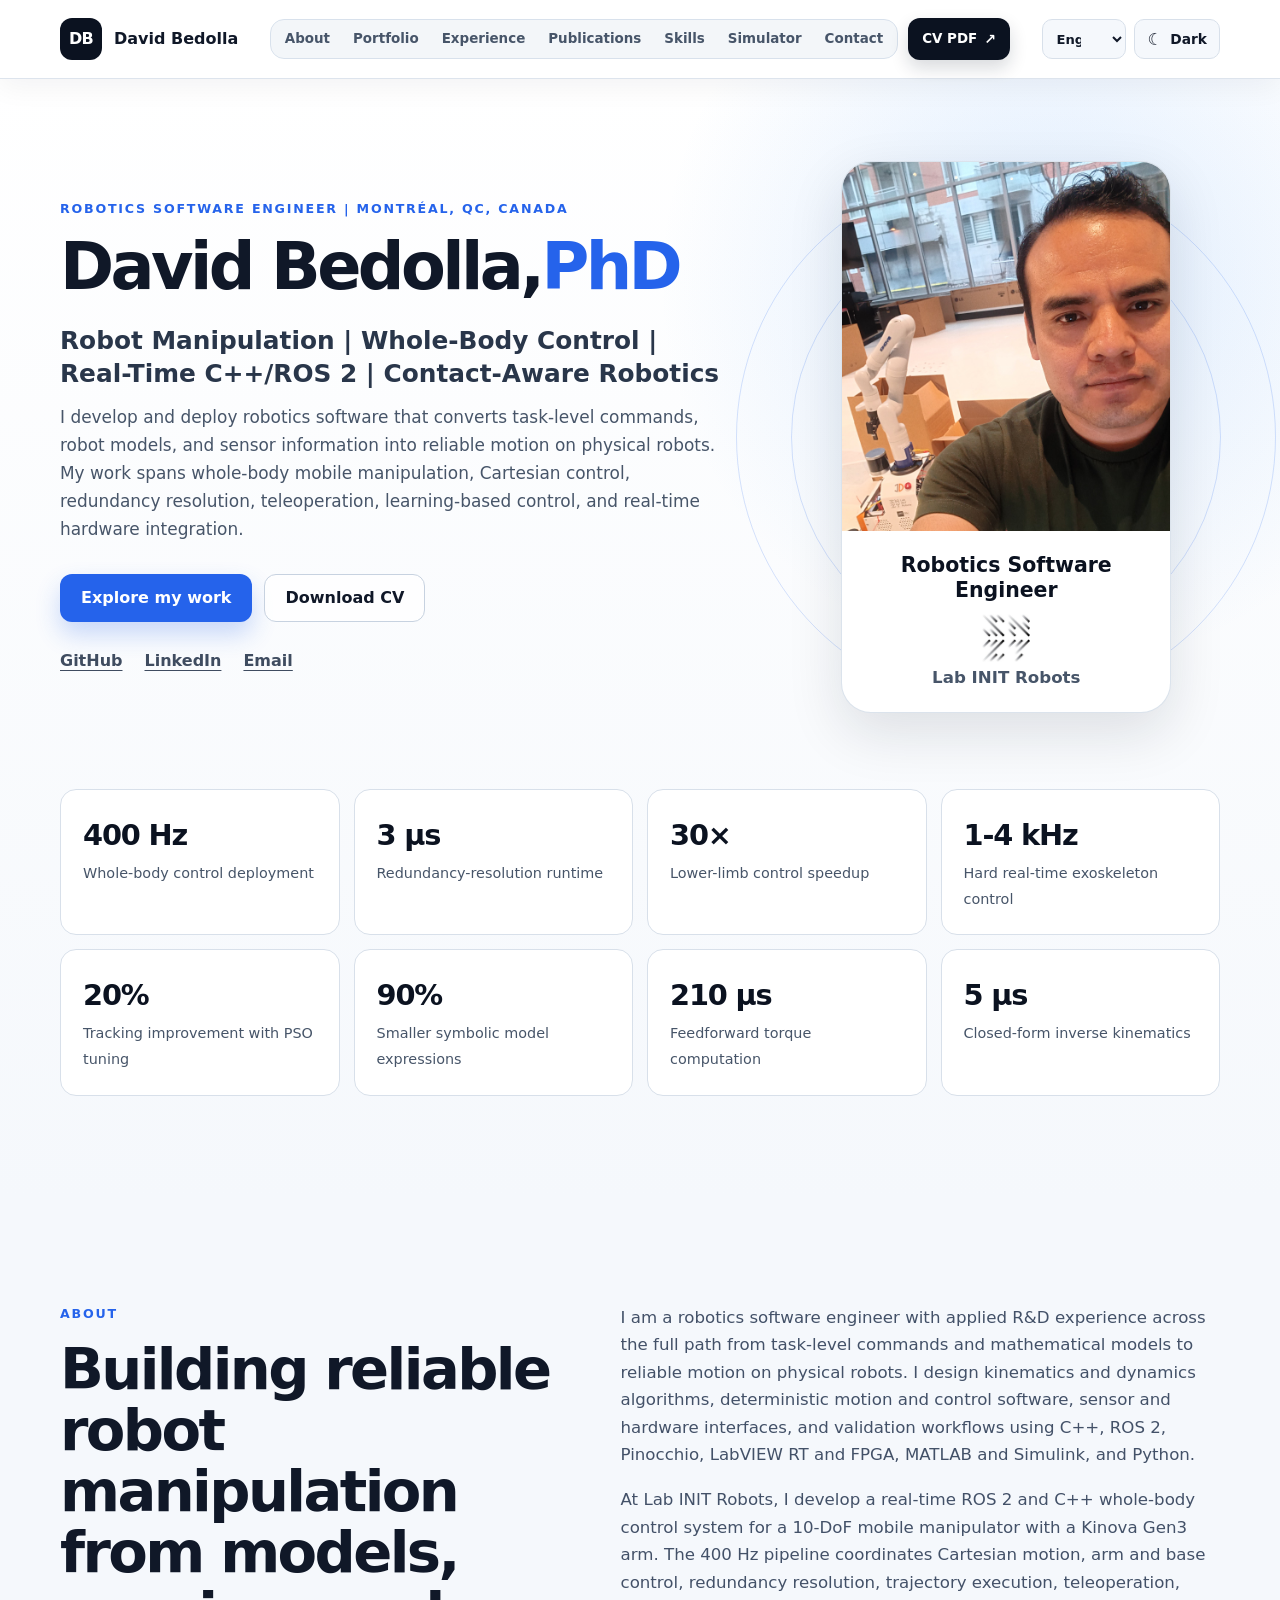
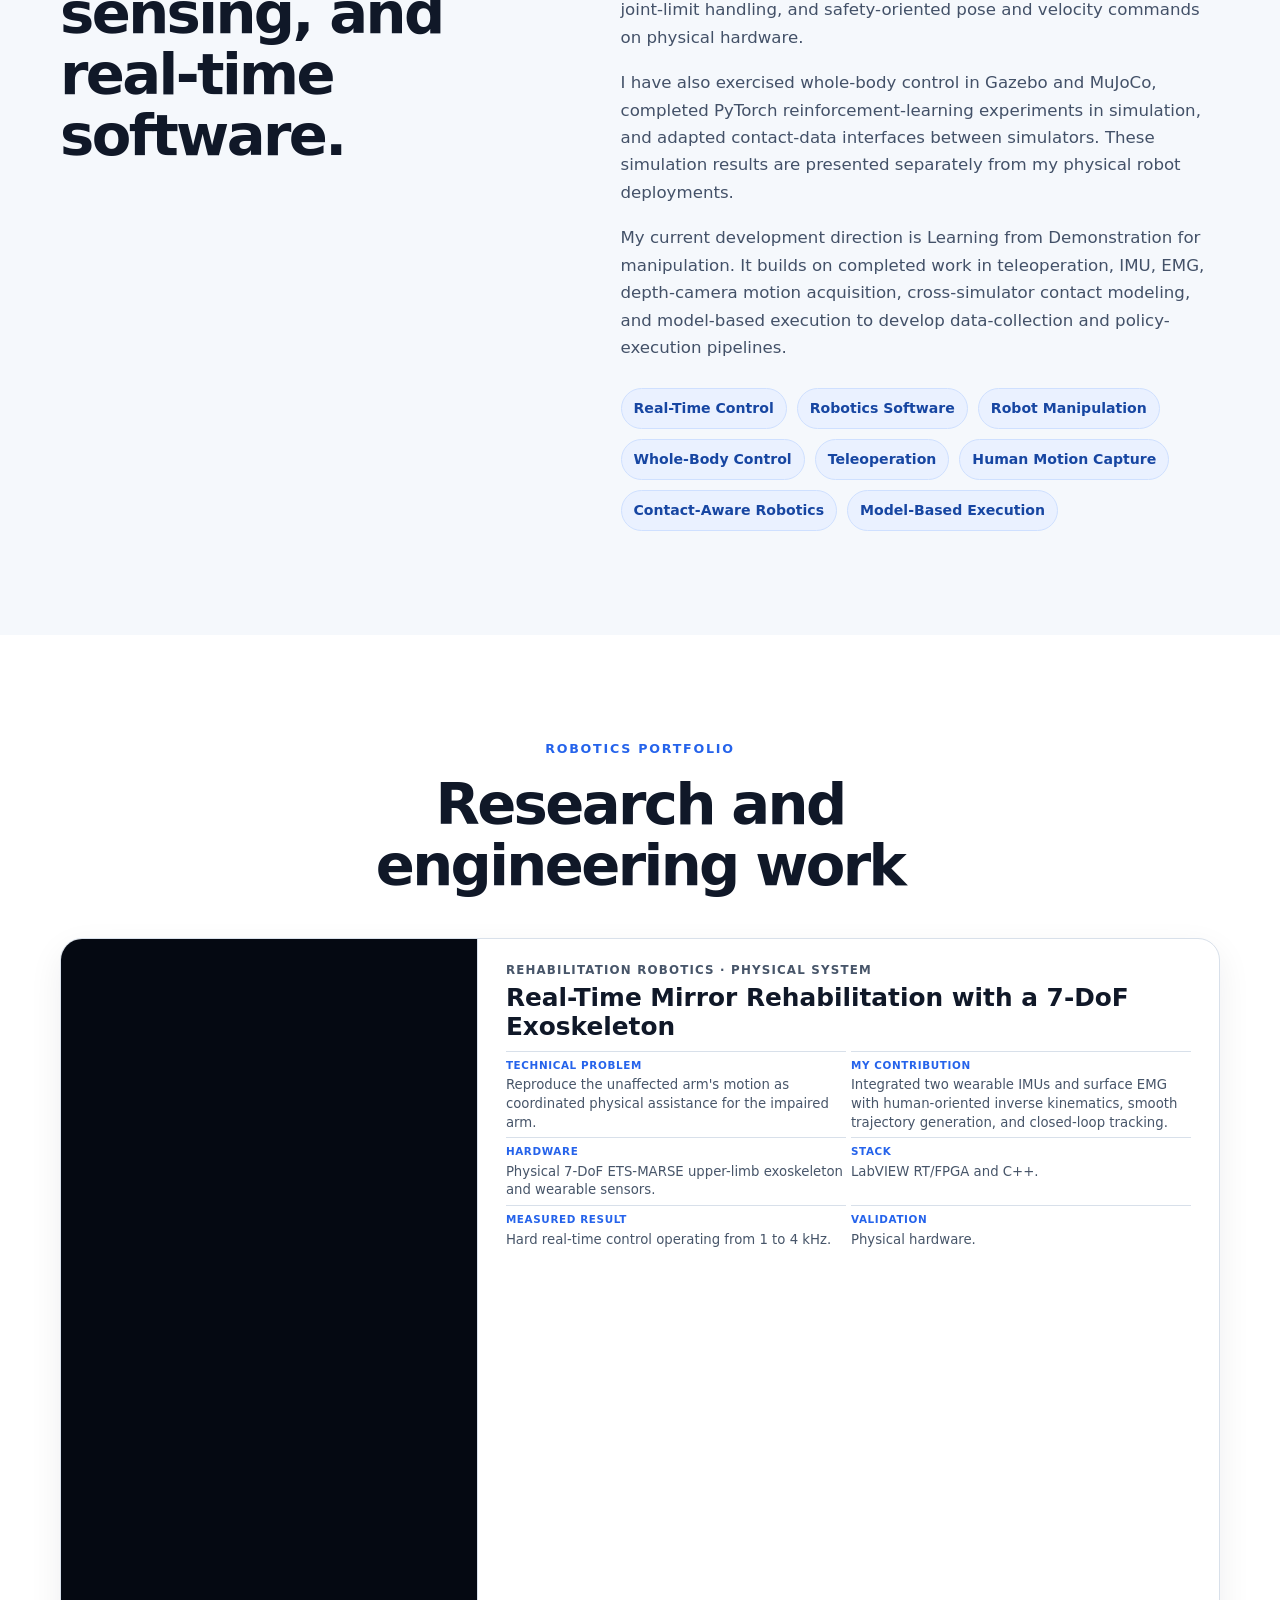
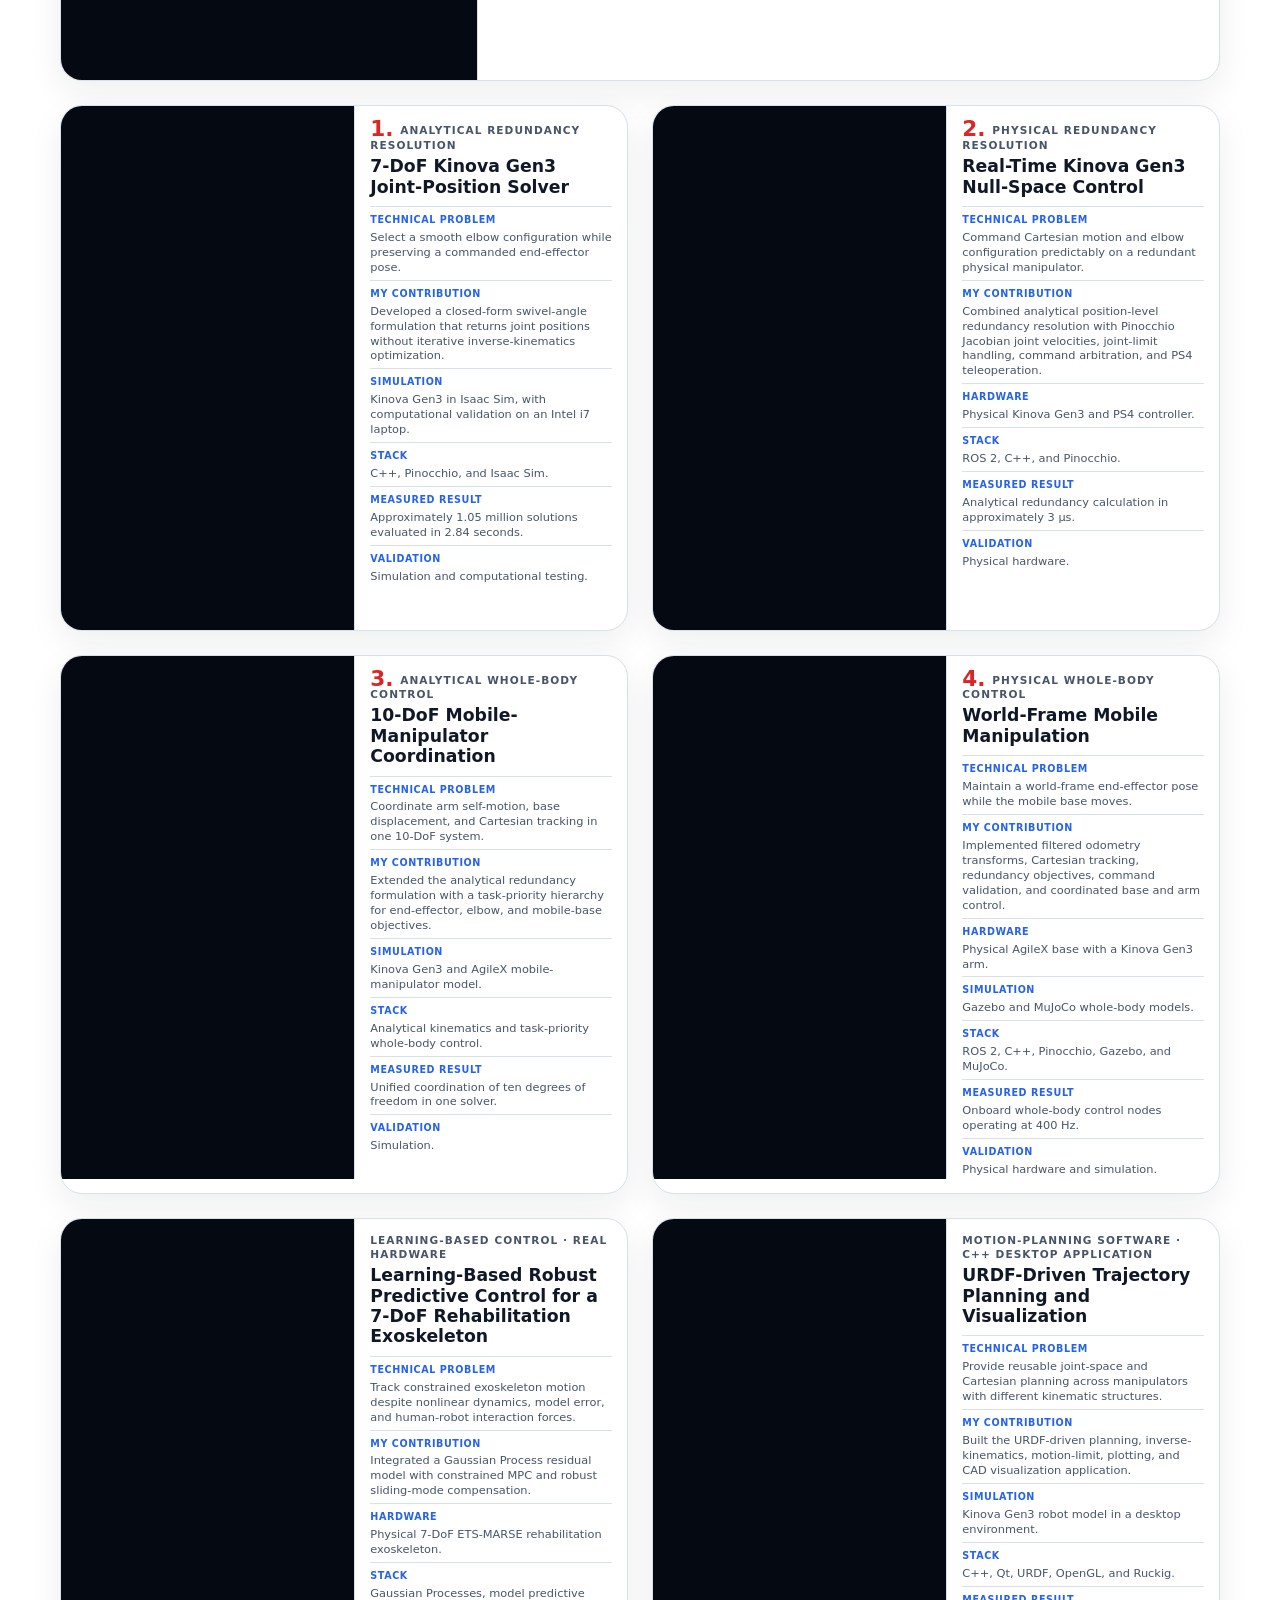
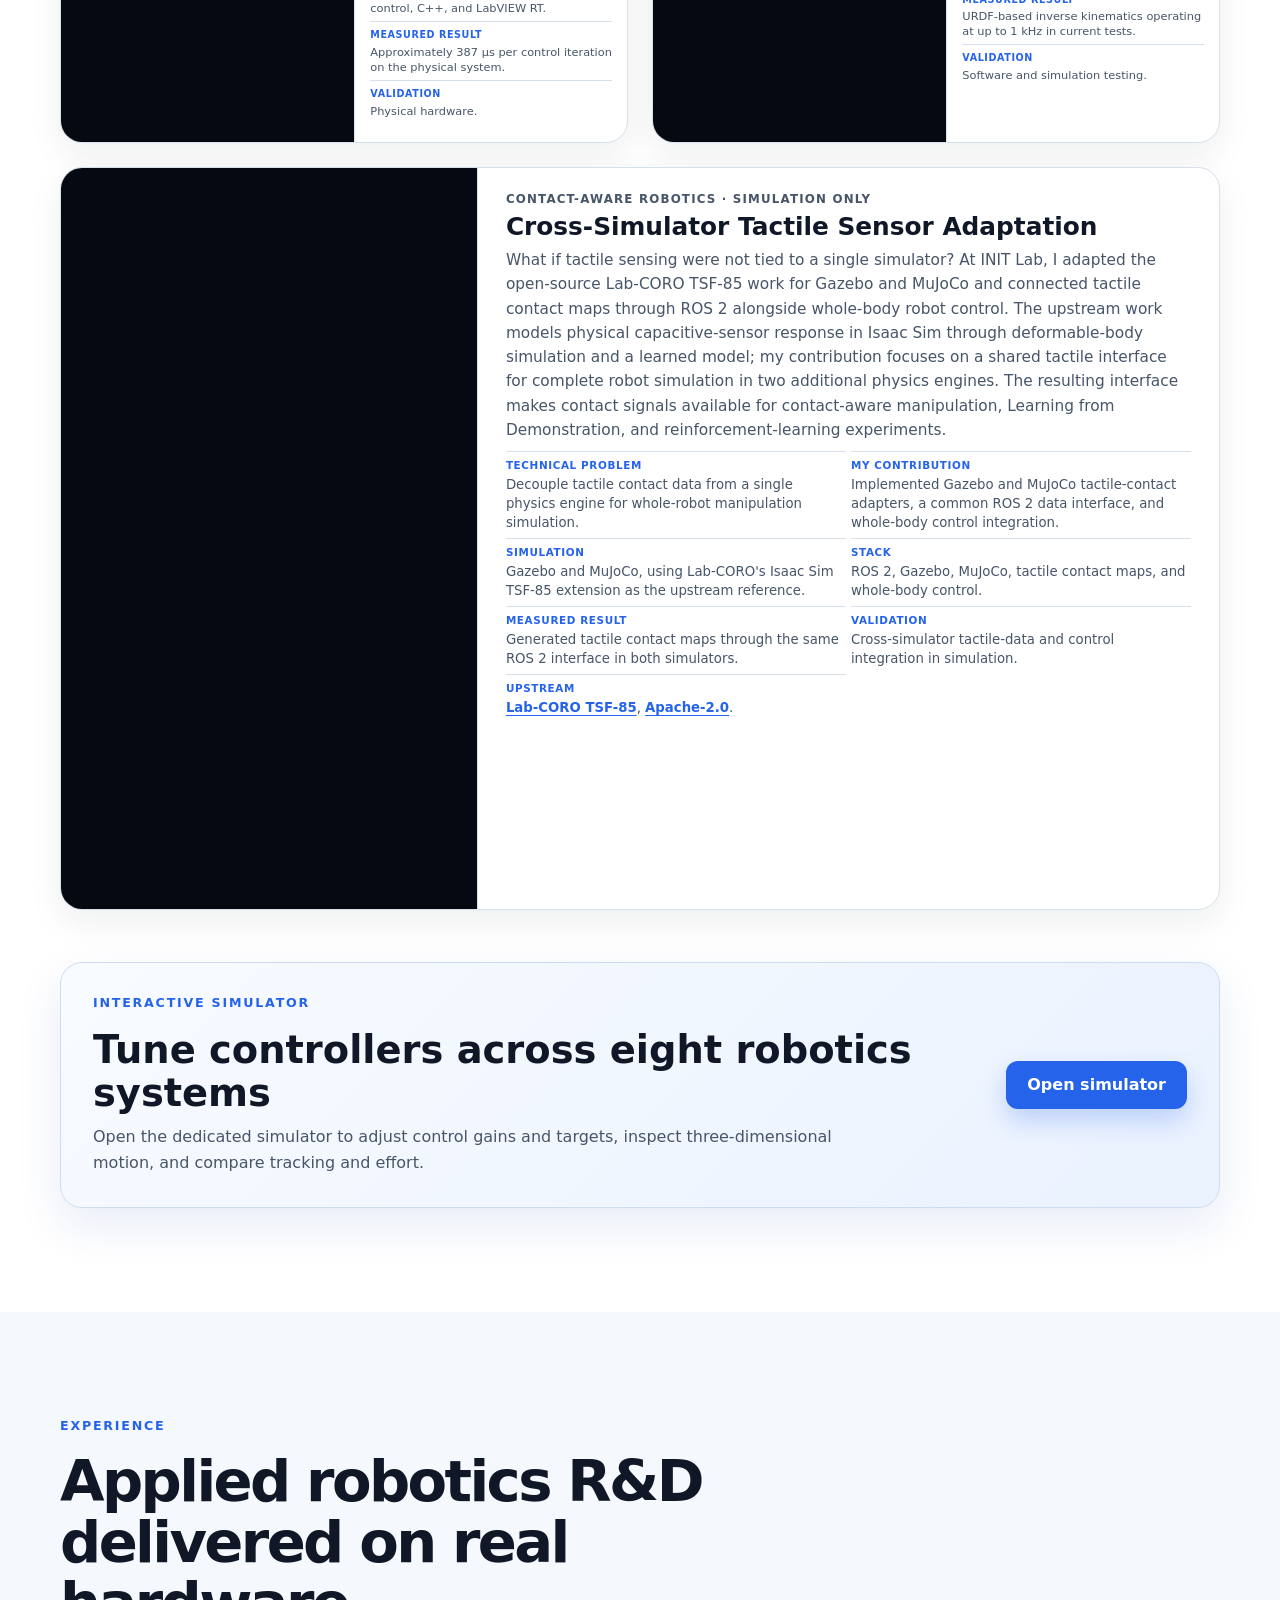
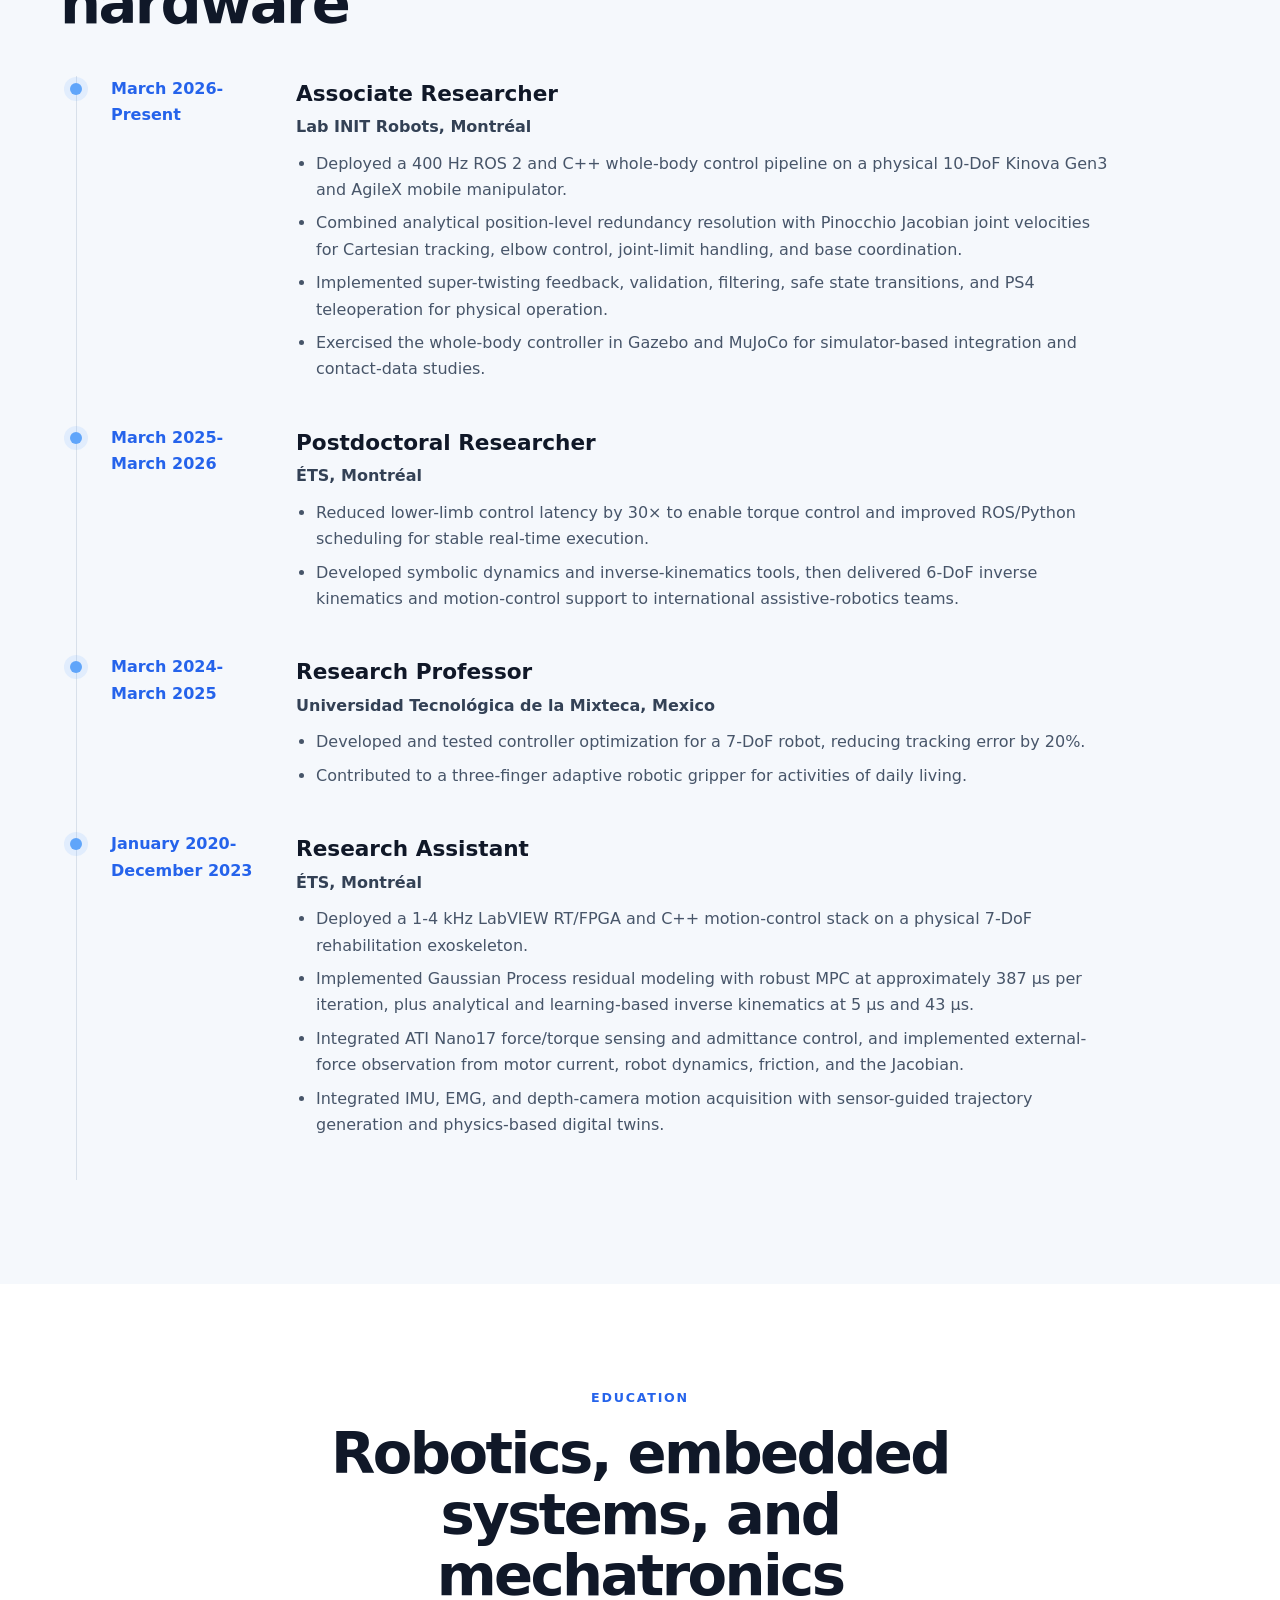
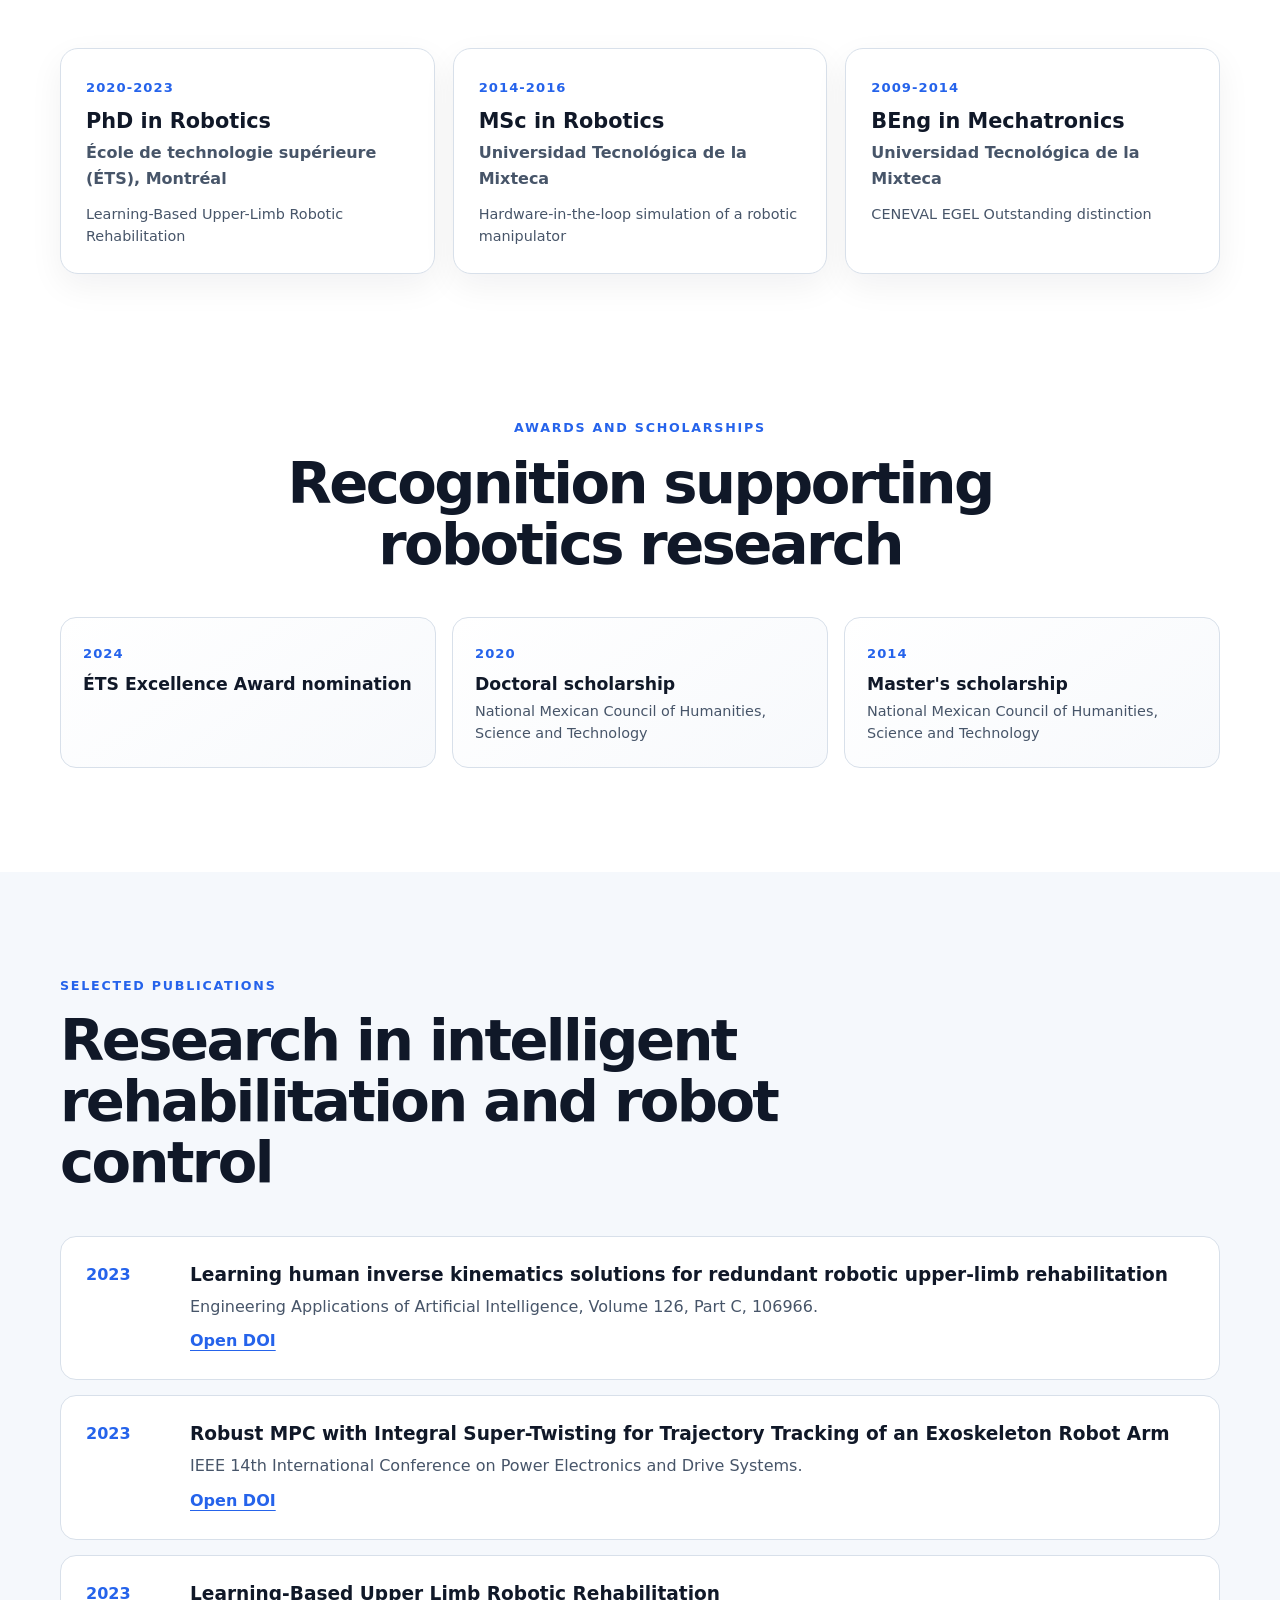
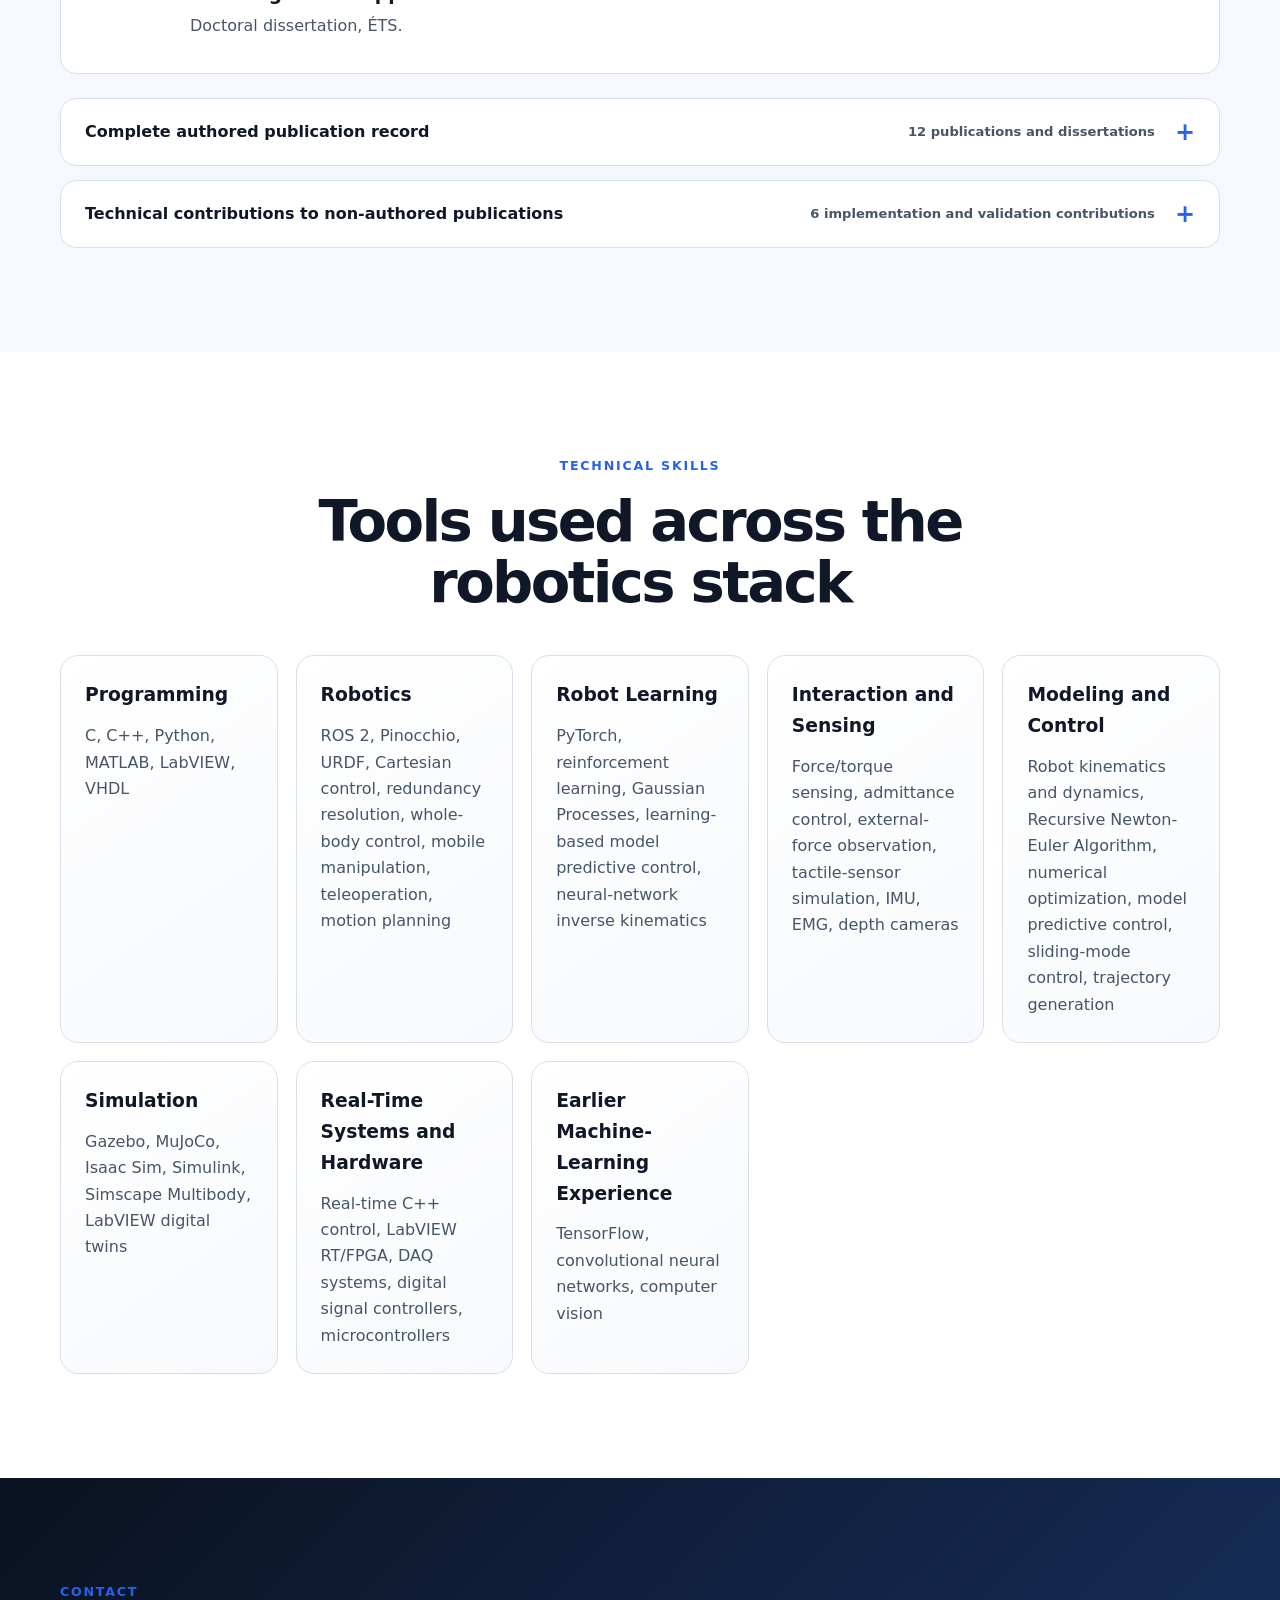
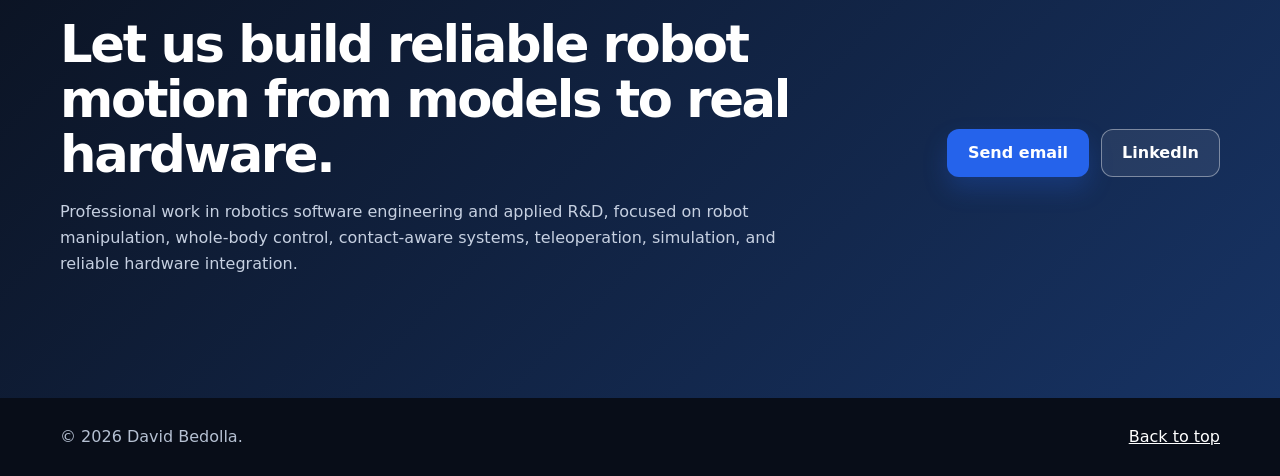
==== index.html @ d81e456e "Add TSF-85 tactile demo and refine portfolio evidence" ====
<!doctype html>
<html lang="en" translate="no" class="notranslate">
<head>
  <meta charset="utf-8">
  <meta name="viewport" content="width=device-width, initial-scale=1">
  <meta name="google" content="notranslate">
  <meta name="description" content="David Bedolla, PhD, develops real-time C++ and ROS 2 software for robot manipulation, whole-body control, contact-aware robotics, simulation, and reliable physical deployment.">
  <meta name="author" content="David Bedolla">
  <meta property="og:title" content="David Bedolla, PhD | Robotics Software Engineer">
  <meta property="og:description" content="Robot manipulation, whole-body control, contact-aware robotics, and real-time C++/ROS 2 software for reliable physical deployment.">
  <meta property="og:type" content="website">
  <meta property="og:url" content="https://bedolladavidphd.github.io/">
  <meta property="og:image" content="https://bedolladavidphd.github.io/public/og.png">
  <meta property="og:image:type" content="image/png">
  <meta property="og:image:width" content="1732">
  <meta property="og:image:height" content="908">
  <meta property="og:image:alt" content="David Bedolla, PhD - Robotics Software Engineer">
  <meta name="twitter:card" content="summary_large_image">
  <meta name="twitter:title" content="David Bedolla, PhD | Robotics Software Engineer">
  <meta name="twitter:description" content="Robot manipulation, whole-body control, and real-time C++/ROS 2 software for reliable physical execution.">
  <meta name="twitter:image" content="https://bedolladavidphd.github.io/public/og.png">
  <link rel="canonical" href="https://bedolladavidphd.github.io/">
  <meta name="theme-color" content="#0b1220">
  <meta name="color-scheme" content="light dark">
  <title>David Bedolla, PhD | Robotics Software Engineer</title>
  <link rel="icon" href="assets/images/favicon.svg" type="image/svg+xml">
  <link rel="manifest" href="site.webmanifest">
  <script>
    document.documentElement.classList.add('js');
    try {
      const savedTheme = localStorage.getItem('portfolio-theme');
      const systemTheme = matchMedia('(prefers-color-scheme: dark)').matches ? 'dark' : 'light';
      document.documentElement.dataset.theme = savedTheme || systemTheme;
    } catch {
      document.documentElement.dataset.theme = 'light';
    }
  </script>
  <link rel="stylesheet" href="assets/css/styles.css?v=20260812-tsf85-1">
  <script defer src="assets/js/i18n.js?v=20260812-tsf85-1"></script>
  <script defer src="assets/js/main.js?v=20260812-tsf85-1"></script>
</head>
<body>
  <a class="skip-link" href="#main-content">Skip to content</a>

  <header class="site-header" id="top">
    <div class="container nav-wrap">
      <a class="brand notranslate" href="#top" aria-label="David Bedolla home" translate="no">
        <span class="brand-mark">DB</span>
        <span class="brand-text">David Bedolla</span>
      </a>

      <nav id="site-nav" class="site-nav" aria-label="Primary navigation">
        <div class="nav-section-links" aria-label="Page sections">
          <a href="#about">About</a>
          <a href="#projects">Portfolio</a>
          <a href="#experience">Experience</a>
          <a href="#publications">Publications</a>
          <a href="#skills">Skills</a>
          <a href="simulator/">Simulator</a>
          <a href="#contact">Contact</a>
        </div>
        <a class="nav-cta" href="documents/David_Bedolla_CV.pdf?v=20260812-tsf85-1" target="_blank" rel="noopener">
          <span>CV PDF</span><span class="nav-cta-arrow" aria-hidden="true">↗</span>
        </a>
      </nav>

      <div class="header-controls">
        <label class="language-control">
          <span class="visually-hidden">Language</span>
          <select class="language-select" aria-label="Language" disabled>
            <option value="en">English</option>
            <option value="es">Español</option>
            <option value="fr">Français</option>
          </select>
        </label>
        <button class="theme-toggle" type="button" aria-label="Switch color theme" aria-pressed="false">
          <span class="theme-icon" aria-hidden="true">☾</span>
          <span class="theme-label">Dark</span>
        </button>
        <button class="nav-toggle" type="button" aria-expanded="false" aria-controls="site-nav" aria-label="Open navigation">
          <span></span><span></span><span></span>
        </button>
      </div>
    </div>
  </header>

  <main id="main-content">
    <section class="hero section-pad">
      <div class="container hero-grid">
        <div class="hero-copy reveal">
          <p class="eyebrow">Robotics Software Engineer | Montréal, QC, Canada</p>
          <h1 class="hero-name notranslate" translate="no">David Bedolla, <span>PhD</span></h1>
          <p class="hero-role">Robot Manipulation | Whole-Body Control | Real-Time C++/ROS 2 | Contact-Aware Robotics</p>
          <p class="hero-summary">
            I develop and deploy robotics software that converts task-level commands, robot models, and sensor information into reliable motion on physical robots. My work spans whole-body mobile manipulation, Cartesian control, redundancy resolution, teleoperation, learning-based control, and real-time hardware integration.
          </p>
          <div class="hero-actions">
            <a class="button primary" href="#projects">Explore my work</a>
            <a class="button secondary" href="documents/David_Bedolla_CV.pdf?v=20260812-tsf85-1" target="_blank" rel="noopener">Download CV</a>
          </div>
          <div class="social-row" aria-label="Professional links">
            <a href="https://github.com/BedollaDavidPhD" target="_blank" rel="noopener">GitHub</a>
            <a href="https://www.linkedin.com/in/-davidbedolla" target="_blank" rel="noopener">LinkedIn</a>
            <a href="mailto:davidbedollamartinez@outlook.es">Email</a>
          </div>
        </div>

        <div class="hero-visual reveal" aria-label="Robotics profile illustration">
          <div class="portrait-card">
            <div class="portrait-image">
              <img class="profile-photo" src="assets/images/profile.jpg?v=20260730-portrait" alt="David Bedolla in a robotics laboratory" width="1536" height="2048" decoding="async" fetchpriority="high">
            </div>
            <div class="portrait-caption">
              <strong>Robotics Software Engineer</strong>
              <span class="employer-lockup">
                <img class="init-logo" src="assets/images/init-robots-logo.png?v=20260730-portrait" alt="INIT Robots logo" width="200" height="200" decoding="async">
                <span>Lab INIT Robots</span>
              </span>
            </div>
          </div>
          <div class="orbit orbit-one"></div>
          <div class="orbit orbit-two"></div>
        </div>
      </div>

      <div class="container impact-grid reveal" aria-label="Selected impact metrics">
        <article><strong>400 Hz</strong><span>Whole-body control deployment</span></article>
        <article><strong>3 μs</strong><span>Redundancy-resolution runtime</span></article>
        <article><strong>30×</strong><span>Lower-limb control speedup</span></article>
        <article><strong>1-4 kHz</strong><span>Hard real-time exoskeleton control</span></article>
        <article><strong>20%</strong><span>Tracking improvement with PSO tuning</span></article>
        <article><strong>90%</strong><span>Smaller symbolic model expressions</span></article>
        <article><strong>210 μs</strong><span>Feedforward torque computation</span></article>
        <article><strong>5 μs</strong><span>Closed-form inverse kinematics</span></article>
      </div>
    </section>

    <section id="about" class="section-pad section-light">
      <div class="container two-col">
        <div class="section-heading reveal">
          <p class="eyebrow">About</p>
          <h2>Building reliable robot manipulation from models, sensing, and real-time software.</h2>
        </div>
        <div class="about-copy reveal">
          <p>
            I am a robotics software engineer with applied R&amp;D experience across the full path from task-level commands and mathematical models to reliable motion on physical robots. I design kinematics and dynamics algorithms, deterministic motion and control software, sensor and hardware interfaces, and validation workflows using C++, ROS 2, Pinocchio, LabVIEW RT and FPGA, MATLAB and Simulink, and Python.
          </p>
          <p>
            At Lab INIT Robots, I develop a real-time ROS 2 and C++ whole-body control system for a 10-DoF mobile manipulator with a Kinova Gen3 arm. The 400 Hz pipeline coordinates Cartesian motion, arm and base control, redundancy resolution, trajectory execution, teleoperation, joint-limit handling, and safety-oriented pose and velocity commands on physical hardware.
          </p>
          <p>
            I have also exercised whole-body control in Gazebo and MuJoCo, completed PyTorch reinforcement-learning experiments in simulation, and adapted contact-data interfaces between simulators. These simulation results are presented separately from my physical robot deployments.
          </p>
          <p>
            My current development direction is Learning from Demonstration for manipulation. It builds on completed work in teleoperation, IMU, EMG, depth-camera motion acquisition, cross-simulator contact modeling, and model-based execution to develop data-collection and policy-execution pipelines.
          </p>
          <div class="focus-tags" aria-label="Research interests">
            <span>Real-Time Control</span>
            <span>Robotics Software</span>
            <span>Robot Manipulation</span>
            <span>Whole-Body Control</span>
            <span>Teleoperation</span>
            <span>Human Motion Capture</span>
            <span>Contact-Aware Robotics</span>
            <span>Model-Based Execution</span>
          </div>
        </div>
      </div>
    </section>

    <section id="projects" class="section-pad">
      <div class="container">
        <div class="section-heading centered reveal">
          <p class="eyebrow">Robotics portfolio</p>
          <h2>Research and engineering work</h2>
        </div>

        <div class="project-grid">
          <article class="project-card featured-project reveal" data-project-id="exoskeleton-control">
            <img src="assets/images/exoskeleton.svg" alt="Stylized rehabilitation exoskeleton illustration" loading="lazy" decoding="async">
            <div class="project-body">
              <p class="project-kicker">Rehabilitation robotics · Physical system</p>
              <h3>Real-Time Mirror Rehabilitation with a 7-DoF Exoskeleton</h3>
              <dl class="project-facts">
                <div><dt>Technical problem</dt><dd>Reproduce the unaffected arm's motion as coordinated physical assistance for the impaired arm.</dd></div>
                <div><dt>My contribution</dt><dd>Integrated two wearable IMUs and surface EMG with human-oriented inverse kinematics, smooth trajectory generation, and closed-loop tracking.</dd></div>
                <div><dt>Hardware</dt><dd>Physical 7-DoF ETS-MARSE upper-limb exoskeleton and wearable sensors.</dd></div>
                <div><dt>Stack</dt><dd>LabVIEW RT/FPGA and C++.</dd></div>
                <div><dt>Measured result</dt><dd>Hard real-time control operating from 1 to 4 kHz.</dd></div>
                <div><dt>Validation</dt><dd>Physical hardware.</dd></div>
              </dl>
            </div>
          </article>

          <article class="project-card reveal" data-project-id="kinova-analytical-redundancy">
            <img src="assets/images/tooling.svg" alt="Stylized Kinova Gen3 kinematics illustration" loading="lazy" decoding="async">
            <div class="project-body">
              <p class="project-kicker"><span class="project-step">1.</span>Analytical redundancy resolution</p>
              <h3>7-DoF Kinova Gen3 Joint-Position Solver</h3>
              <dl class="project-facts">
                <div><dt>Technical problem</dt><dd>Select a smooth elbow configuration while preserving a commanded end-effector pose.</dd></div>
                <div><dt>My contribution</dt><dd>Developed a closed-form swivel-angle formulation that returns joint positions without iterative inverse-kinematics optimization.</dd></div>
                <div><dt>Simulation</dt><dd>Kinova Gen3 in Isaac Sim, with computational validation on an Intel i7 laptop.</dd></div>
                <div><dt>Stack</dt><dd>C++, Pinocchio, and Isaac Sim.</dd></div>
                <div><dt>Measured result</dt><dd>Approximately 1.05 million solutions evaluated in 2.84 seconds.</dd></div>
                <div><dt>Validation</dt><dd>Simulation and computational testing.</dd></div>
              </dl>
            </div>
          </article>

          <article class="project-card reveal" data-project-id="mobile-manipulator-nullspace">
            <img src="assets/images/mobile-manipulator.svg" alt="Stylized mobile manipulator illustration" loading="lazy" decoding="async">
            <div class="project-body">
              <p class="project-kicker"><span class="project-step">2.</span>Physical redundancy resolution</p>
              <h3>Real-Time Kinova Gen3 Null-Space Control</h3>
              <dl class="project-facts">
                <div><dt>Technical problem</dt><dd>Command Cartesian motion and elbow configuration predictably on a redundant physical manipulator.</dd></div>
                <div><dt>My contribution</dt><dd>Combined analytical position-level redundancy resolution with Pinocchio Jacobian joint velocities, joint-limit handling, command arbitration, and PS4 teleoperation.</dd></div>
                <div><dt>Hardware</dt><dd>Physical Kinova Gen3 and PS4 controller.</dd></div>
                <div><dt>Stack</dt><dd>ROS 2, C++, and Pinocchio.</dd></div>
                <div><dt>Measured result</dt><dd>Analytical redundancy calculation in approximately 3 μs.</dd></div>
                <div><dt>Validation</dt><dd>Physical hardware.</dd></div>
              </dl>
            </div>
          </article>

          <article class="project-card reveal" data-project-id="mobile-manipulator-analytical">
            <img src="assets/images/mobile-manipulator.svg" alt="Stylized mobile manipulator illustration" loading="lazy" decoding="async">
            <div class="project-body">
              <p class="project-kicker"><span class="project-step">3.</span>Analytical whole-body control</p>
              <h3>10-DoF Mobile-Manipulator Coordination</h3>
              <dl class="project-facts">
                <div><dt>Technical problem</dt><dd>Coordinate arm self-motion, base displacement, and Cartesian tracking in one 10-DoF system.</dd></div>
                <div><dt>My contribution</dt><dd>Extended the analytical redundancy formulation with a task-priority hierarchy for end-effector, elbow, and mobile-base objectives.</dd></div>
                <div><dt>Simulation</dt><dd>Kinova Gen3 and AgileX mobile-manipulator model.</dd></div>
                <div><dt>Stack</dt><dd>Analytical kinematics and task-priority whole-body control.</dd></div>
                <div><dt>Measured result</dt><dd>Unified coordination of ten degrees of freedom in one solver.</dd></div>
                <div><dt>Validation</dt><dd>Simulation.</dd></div>
              </dl>
            </div>
          </article>

          <article class="project-card reveal" data-project-id="mobile-manipulator-world-frame">
            <img src="assets/images/mobile-manipulator.svg" alt="Stylized mobile manipulator illustration" loading="lazy" decoding="async">
            <div class="project-body">
              <p class="project-kicker"><span class="project-step">4.</span>Physical whole-body control</p>
              <h3>World-Frame Mobile Manipulation</h3>
              <dl class="project-facts">
                <div><dt>Technical problem</dt><dd>Maintain a world-frame end-effector pose while the mobile base moves.</dd></div>
                <div><dt>My contribution</dt><dd>Implemented filtered odometry transforms, Cartesian tracking, redundancy objectives, command validation, and coordinated base and arm control.</dd></div>
                <div><dt>Hardware</dt><dd>Physical AgileX base with a Kinova Gen3 arm.</dd></div>
                <div><dt>Simulation</dt><dd>Gazebo and MuJoCo whole-body models.</dd></div>
                <div><dt>Stack</dt><dd>ROS 2, C++, Pinocchio, Gazebo, and MuJoCo.</dd></div>
                <div><dt>Measured result</dt><dd>Onboard whole-body control nodes operating at 400 Hz.</dd></div>
                <div><dt>Validation</dt><dd>Physical hardware and simulation.</dd></div>
              </dl>
            </div>
          </article>

          <article class="project-card reveal" data-project-id="learning-based-predictive-control">
            <img src="assets/images/exoskeleton.svg" alt="Stylized rehabilitation exoskeleton control illustration" loading="lazy" decoding="async">
            <div class="project-body">
              <p class="project-kicker">Learning-based control · Real hardware</p>
              <h3>Learning-Based Robust Predictive Control for a 7-DoF Rehabilitation Exoskeleton</h3>
              <dl class="project-facts">
                <div><dt>Technical problem</dt><dd>Track constrained exoskeleton motion despite nonlinear dynamics, model error, and human-robot interaction forces.</dd></div>
                <div><dt>My contribution</dt><dd>Integrated a Gaussian Process residual model with constrained MPC and robust sliding-mode compensation.</dd></div>
                <div><dt>Hardware</dt><dd>Physical 7-DoF ETS-MARSE rehabilitation exoskeleton.</dd></div>
                <div><dt>Stack</dt><dd>Gaussian Processes, model predictive control, C++, and LabVIEW RT.</dd></div>
                <div><dt>Measured result</dt><dd>Approximately 387 μs per control iteration on the physical system.</dd></div>
                <div><dt>Validation</dt><dd>Physical hardware.</dd></div>
              </dl>
            </div>
          </article>

          <article class="project-card reveal" data-project-id="trajectory-planning-application">
            <img src="assets/images/tooling.svg" alt="Stylized robot trajectory-planning application illustration" loading="lazy" decoding="async">
            <div class="project-body">
              <p class="project-kicker">Motion-planning software · C++ desktop application</p>
              <h3>URDF-Driven Trajectory Planning and Visualization</h3>
              <dl class="project-facts">
                <div><dt>Technical problem</dt><dd>Provide reusable joint-space and Cartesian planning across manipulators with different kinematic structures.</dd></div>
                <div><dt>My contribution</dt><dd>Built the URDF-driven planning, inverse-kinematics, motion-limit, plotting, and CAD visualization application.</dd></div>
                <div><dt>Simulation</dt><dd>Kinova Gen3 robot model in a desktop environment.</dd></div>
                <div><dt>Stack</dt><dd>C++, Qt, URDF, OpenGL, and Ruckig.</dd></div>
                <div><dt>Measured result</dt><dd>URDF-based inverse kinematics operating at up to 1 kHz in current tests.</dd></div>
                <div><dt>Validation</dt><dd>Software and simulation testing.</dd></div>
              </dl>
            </div>
          </article>

          <article class="project-card featured-project tactile-project reveal" data-project-id="cross-simulator-tactile-adaptation">
            <img src="assets/images/tooling.svg" alt="Stylized contact-aware robotics simulation illustration" loading="lazy" decoding="async">
            <div class="project-body">
              <p class="project-kicker">Contact-aware robotics · Simulation only</p>
              <h3>Cross-Simulator Tactile Sensor Adaptation</h3>
              <p class="project-summary">What if tactile sensing were not tied to a single simulator? At INIT Lab, I adapted the open-source Lab-CORO TSF-85 work for Gazebo and MuJoCo and connected tactile contact maps through ROS 2 alongside whole-body robot control. The upstream work models physical capacitive-sensor response in Isaac Sim through deformable-body simulation and a learned model; my contribution focuses on a shared tactile interface for complete robot simulation in two additional physics engines. The resulting interface makes contact signals available for contact-aware manipulation, Learning from Demonstration, and reinforcement-learning experiments.</p>
              <dl class="project-facts">
                <div><dt>Technical problem</dt><dd>Decouple tactile contact data from a single physics engine for whole-robot manipulation simulation.</dd></div>
                <div><dt>My contribution</dt><dd>Implemented Gazebo and MuJoCo tactile-contact adapters, a common ROS 2 data interface, and whole-body control integration.</dd></div>
                <div><dt>Simulation</dt><dd>Gazebo and MuJoCo, using Lab-CORO's Isaac Sim TSF-85 extension as the upstream reference.</dd></div>
                <div><dt>Stack</dt><dd>ROS 2, Gazebo, MuJoCo, tactile contact maps, and whole-body control.</dd></div>
                <div><dt>Measured result</dt><dd>Generated tactile contact maps through the same ROS 2 interface in both simulators.</dd></div>
                <div><dt>Validation</dt><dd>Cross-simulator tactile-data and control integration in simulation.</dd></div>
                <div><dt>Upstream</dt><dd><a href="https://github.com/Lab-CORO/TSF-85" target="_blank" rel="noopener">Lab-CORO TSF-85</a>, <a href="third-party-notices/TSF-85_Apache-2.0.txt" target="_blank" rel="license noopener">Apache-2.0</a>.</dd></div>
              </dl>
            </div>
          </article>

        </div>

        <div class="simulator-cta reveal">
          <div>
            <p class="eyebrow">Interactive simulator</p>
            <h3>Tune controllers across eight robotics systems</h3>
            <p>Open the dedicated simulator to adjust control gains and targets, inspect three-dimensional motion, and compare tracking and effort.</p>
          </div>
          <a class="button primary" href="simulator/">Open simulator</a>
        </div>

      </div>
    </section>

    <section id="experience" class="section-pad section-dark">
      <div class="container">
        <div class="section-heading reveal">
          <p class="eyebrow">Experience</p>
          <h2>Applied robotics R&amp;D delivered on real hardware</h2>
        </div>

        <div class="timeline">
          <article class="timeline-item reveal">
            <div class="timeline-date">March 2026-Present</div>
            <div>
              <h3>Associate Researcher</h3>
              <p class="timeline-place">Lab INIT Robots, Montréal</p>
              <ul class="timeline-bullets">
                <li>Deployed a 400 Hz ROS 2 and C++ whole-body control pipeline on a physical 10-DoF Kinova Gen3 and AgileX mobile manipulator.</li>
                <li>Combined analytical position-level redundancy resolution with Pinocchio Jacobian joint velocities for Cartesian tracking, elbow control, joint-limit handling, and base coordination.</li>
                <li>Implemented super-twisting feedback, validation, filtering, safe state transitions, and PS4 teleoperation for physical operation.</li>
                <li>Exercised the whole-body controller in Gazebo and MuJoCo for simulator-based integration and contact-data studies.</li>
              </ul>
            </div>
          </article>

          <article class="timeline-item reveal">
            <div class="timeline-date">March 2025-March 2026</div>
            <div>
              <h3>Postdoctoral Researcher</h3>
              <p class="timeline-place">ÉTS, Montréal</p>
              <ul class="timeline-bullets">
                <li>Reduced lower-limb control latency by 30× to enable torque control and improved ROS/Python scheduling for stable real-time execution.</li>
                <li>Developed symbolic dynamics and inverse-kinematics tools, then delivered 6-DoF inverse kinematics and motion-control support to international assistive-robotics teams.</li>
              </ul>
            </div>
          </article>

          <article class="timeline-item reveal">
            <div class="timeline-date">March 2024-March 2025</div>
            <div>
              <h3>Research Professor</h3>
              <p class="timeline-place">Universidad Tecnológica de la Mixteca, Mexico</p>
              <ul class="timeline-bullets">
                <li>Developed and tested controller optimization for a 7-DoF robot, reducing tracking error by 20%.</li>
                <li>Contributed to a three-finger adaptive robotic gripper for activities of daily living.</li>
              </ul>
            </div>
          </article>

          <article class="timeline-item reveal">
            <div class="timeline-date">January 2020-December 2023</div>
            <div>
              <h3>Research Assistant</h3>
              <p class="timeline-place">ÉTS, Montréal</p>
              <ul class="timeline-bullets">
                <li>Deployed a 1-4 kHz LabVIEW RT/FPGA and C++ motion-control stack on a physical 7-DoF rehabilitation exoskeleton.</li>
                <li>Implemented Gaussian Process residual modeling with robust MPC at approximately 387 μs per iteration, plus analytical and learning-based inverse kinematics at 5 μs and 43 μs.</li>
                <li>Integrated ATI Nano17 force/torque sensing and admittance control, and implemented external-force observation from motor current, robot dynamics, friction, and the Jacobian.</li>
                <li>Integrated IMU, EMG, and depth-camera motion acquisition with sensor-guided trajectory generation and physics-based digital twins.</li>
              </ul>
            </div>
          </article>
        </div>
      </div>
    </section>

    <section id="education" class="section-pad">
      <div class="container">
        <div class="section-heading centered reveal">
          <p class="eyebrow">Education</p>
          <h2>Robotics, embedded systems, and mechatronics</h2>
        </div>

        <div class="education-grid">
          <article class="education-card reveal">
            <span>2020-2023</span>
            <h3>PhD in Robotics</h3>
            <p>École de technologie supérieure (ÉTS), Montréal</p>
            <small>Learning-Based Upper-Limb Robotic Rehabilitation</small>
          </article>
          <article class="education-card reveal">
            <span>2014-2016</span>
            <h3>MSc in Robotics</h3>
            <p>Universidad Tecnológica de la Mixteca</p>
            <small>Hardware-in-the-loop simulation of a robotic manipulator</small>
          </article>
          <article class="education-card reveal">
            <span>2009-2014</span>
            <h3>BEng in Mechatronics</h3>
            <p>Universidad Tecnológica de la Mixteca</p>
            <small>CENEVAL EGEL Outstanding distinction</small>
          </article>
        </div>
      </div>
    </section>

    <section id="awards" class="section-pad compact-section">
      <div class="container">
        <div class="section-heading centered reveal">
          <p class="eyebrow">Awards and scholarships</p>
          <h2>Recognition supporting robotics research</h2>
        </div>

        <div class="awards-grid">
          <article class="award-card reveal">
            <span>2024</span>
            <h3>ÉTS Excellence Award nomination</h3>
          </article>
          <article class="award-card reveal">
            <span>2020</span>
            <h3>Doctoral scholarship</h3>
            <p>National Mexican Council of Humanities, Science and Technology</p>
          </article>
          <article class="award-card reveal">
            <span>2014</span>
            <h3>Master's scholarship</h3>
            <p>National Mexican Council of Humanities, Science and Technology</p>
          </article>
        </div>
      </div>
    </section>

    <section id="publications" class="section-pad section-light">
      <div class="container">
        <div class="section-heading reveal">
          <p class="eyebrow">Selected publications</p>
          <h2>Research in intelligent rehabilitation and robot control</h2>
        </div>

        <div class="publication-list">
          <article class="publication reveal">
            <div class="pub-year">2023</div>
            <div>
              <h3>Learning human inverse kinematics solutions for redundant robotic upper-limb rehabilitation</h3>
              <p>Engineering Applications of Artificial Intelligence, Volume 126, Part C, 106966.</p>
              <a href="https://doi.org/10.1016/j.engappai.2023.106966" target="_blank" rel="noopener">Open DOI</a>
            </div>
          </article>

          <article class="publication reveal">
            <div class="pub-year">2023</div>
            <div>
              <h3>Robust MPC with Integral Super-Twisting for Trajectory Tracking of an Exoskeleton Robot Arm</h3>
              <p>IEEE 14th International Conference on Power Electronics and Drive Systems.</p>
              <a href="https://doi.org/10.1109/PEDS57185.2023.10246735" target="_blank" rel="noopener">Open DOI</a>
            </div>
          </article>

          <article class="publication reveal">
            <div class="pub-year">2023</div>
            <div>
              <h3>Learning-Based Upper Limb Robotic Rehabilitation</h3>
              <p>Doctoral dissertation, ÉTS.</p>
            </div>
          </article>
        </div>

        <div class="publication-archives reveal">
          <details class="publication-expand">
            <summary>
              <span>Complete authored publication record</span>
              <small>12 publications and dissertations</small>
            </summary>
            <ol class="expanded-publications contribution-list">
              <li><strong>Bedolla-Martínez, D.</strong>, Kali, Y., Saad, M., Ochoa-Luna, C., &amp; Rahman, M. H. (2023). <em>Learning human inverse kinematics solutions for redundant robotic upper-limb rehabilitation.</em> Engineering Applications of Artificial Intelligence, 126, 106966. <a href="https://doi.org/10.1016/j.engappai.2023.106966" target="_blank" rel="noopener">DOI</a><span>Contribution: Led development and evaluation of the Gaussian-Process-based inverse-kinematics method for the 7-DoF exoskeleton, achieving approximately 43 μs execution.</span></li>
              <li><strong>Bedolla-Martínez, D.</strong>, Kali, Y., Saad, M., Ochoa-Luna, C., &amp; Rahman, M. H. (2023). <em>Robust MPC with Integral Super-Twisting for Trajectory Tracking of an Exoskeleton Robot Arm.</em> IEEE PEDS. <a href="https://doi.org/10.1109/PEDS57185.2023.10246735" target="_blank" rel="noopener">DOI</a><span>Contribution: Designed and implemented robust MPC with integral super-twisting compensation, then evaluated trajectory tracking in simulation and on the physical ETS-MARSE exoskeleton.</span></li>
              <li><strong>Bedolla-Martínez, D.</strong> (2023). <em>Learning-Based Upper Limb Robotic Rehabilitation.</em> Doctoral dissertation, ÉTS.<span>Contribution: Integrated intelligent motion control, human-oriented inverse kinematics, learning-based predictive control, and mirror-rehabilitation methods on the ETS-MARSE exoskeleton.</span></li>
              <li><strong>Bedolla-Martínez, D.</strong> (2016). <em>Emulator of a 2-Degree-of-Freedom Robotic Manipulator Based on a Digital Signal Controller.</em> Master's dissertation, CONACYT National Repository.<span>Contribution: Led development of the digital-signal-controller hardware-in-the-loop emulator for a 2-DoF manipulator.</span></li>
              <li><strong>Bedolla-Martínez, D.</strong>, Lugo, E., &amp; Trujillo-Romero, F. (2019). <em>Artificial neural network topology to calculate the PUMA 560's inverse kinematics for real-time applications.</em> Research in Computing Science, 148(8), 397-405.<span>Contribution: Proposed and deployed the neural-network topology for real-time PUMA 560 inverse kinematics.</span></li>
              <li><strong>Bedolla-Martínez, D.</strong>, Ramírez, F., &amp; Arias, J. (2018). <em>Hardware-in-the-loop simulation for a robot manipulator based on a digital signal controller.</em> La Mecatrónica en México, 7, 25-36.<span>Contribution: Developed the F28377S-based hardware-in-the-loop system, achieving a 10 μs sampling period, with a LabVIEW interface for real-time control and visualization.</span></li>
              <li><strong>Bedolla-Martínez, D.</strong>, Lugo, E., Trujillo-Romero, F., &amp; Ramírez, F. (2016). <em>Offline tuner for a discrete PID controller using a multi-objective genetic algorithm.</em> Research in Computing Science, 113, 171-180.<span>Contribution: Developed and simulated the multi-objective genetic-algorithm tuner for a discrete PID controller.</span></li>
              <li>Sosa Méndez, D., García Cena, C. E., <strong>Bedolla-Martínez, D.</strong>, &amp; Martín González, A. (2024). <em>Innovative Metaheuristic Optimization Approach with a Bi-Triad for Rehabilitation Exoskeletons.</em> Sensors, 24(7), 2231. <a href="https://doi.org/10.3390/s24072231" target="_blank" rel="noopener">DOI</a><span>Contribution: Contributed to development and testing of the metaheuristic parameter-tuning strategy for the rehabilitation exoskeleton.</span></li>
              <li>Rahman, M. M., Shahria, M. T., Sunny, M. S. H., Khan, M. M. R., <strong>Bedolla-Martínez, D.</strong>, &amp; Rahman, M. H. (2024). <em>Development of a Three-Finger Adaptive Robotic Gripper to Assist Activities of Daily Living.</em> Designs, 8(2), 35. <a href="https://doi.org/10.3390/designs8020035" target="_blank" rel="noopener">DOI</a><span>Contribution: Contributed to the mechanical design of the adaptive three-finger assistive gripper.</span></li>
              <li>Sosa Méndez, D., <strong>Bedolla-Martínez, D.</strong>, Saad, M., Kali, Y., Garcia Cena, C. E., &amp; Martin Gonzalez, Á. (2025). <em>Upper-Limb Robotic Rehabilitation: Online Sliding Mode Controller Gain Tuning Using Particle Swarm Optimization.</em> Robotics, 14(4), 51. <a href="https://doi.org/10.3390/robotics14040051" target="_blank" rel="noopener">DOI</a><span>Contribution: Contributed to real-time control validation and system integration.</span></li>
              <li>Rahman, M. M., Zarif, M. I. I., Shahria, M. T., <strong>Bedolla-Martinez, D.</strong>, De Caro, J. D. S., Ahamed, S. I., &amp; Rahman, M. H. (2025). <em>Development of a User-Friendly Simulation Model and Control System for Wheelchair-Mounted Robots Performing Pick-and-Place Tasks in Assistive Environments.</em> 6th International Conference on Artificial Intelligence, Robotics and Control.<span>Contribution: Contributed inverse-kinematics modeling to the wheelchair-mounted robot simulation and control system.</span></li>
              <li>Rahman, M. M., Zarif, M. I. I., Shahria, M. T., <strong>Bedolla-Martinez, D.</strong>, De Caro, J. D. S., Ahamed, S. I., &amp; Rahman, M. H. (2025). <em>Wheelchair-Mounted Robotic Arms: A Systematic Review of Technical Design and Activities of Daily Living Outcomes.</em> Disability and Rehabilitation: Assistive Technology. <a href="https://doi.org/10.1080/17483107.2025.2547042" target="_blank" rel="noopener">DOI</a><span>Contribution: Conducted literature review and contributed manuscript revision and editing.</span></li>
            </ol>
          </details>

          <details class="publication-expand">
            <summary>
              <span>Technical contributions to non-authored publications</span>
              <small>6 implementation and validation contributions</small>
            </summary>
            <ol class="expanded-publications contribution-list" start="13">
              <li>Bancel, B., Kali, Y., Nerguizian, V., &amp; Saad, M. (2026). <em>Fixed-time lateral control of autonomous vehicles with prescribed performance.</em> SAE International Journal of Vehicle Dynamics, Stability, and NVH, 10(2). <span>Contribution: latency analysis and fixed-time scheduling improvements.</span></li>
              <li>Abdallah, M., Kali, Y., Saad, M., Fareh, R., &amp; Bettayeb, M. (2025). <em>Wearable exoskeleton robot control using radial basis function-based fixed-time terminal sliding mode with prescribed performance.</em> Asian Journal of Control. <span>Contribution: simulation, real-time implementation, and experimental validation.</span></li>
              <li>Kali, Y., Saad, M., Saad, M., &amp; Rahman, M. H. (2024). <em>Control of a 7-DOF exoskeleton for upper-limb rehabilitation using a fast terminal super-twisting.</em> IRASET. <span>Contribution: real-time controller implementation.</span></li>
              <li>Kali, Y., Saad, M., &amp; Fallaha, C. (2024). <em>Variable-Gains Bi-power reaching law of SMC with terminal model-based switching surfaces for a 7-DoF exoskeleton robot.</em> ICARCV. <span>Contribution: real-time controller implementation.</span></li>
              <li>Abdallah, M., Kali, Y., Saad, M., Fareh, R., &amp; Bettayeb, M. (2023). <em>Robust fast terminal SMC with prescribed performance for a wearable exoskeleton robot.</em> IEEE PEDS. <span>Contribution: real-time controller implementation and experiments.</span></li>
              <li>Fallaha, C., Saad, M., Ghommam, J., &amp; Kali, Y. (2020). <em>Sliding mode control with model-based switching functions applied on a 7-DOF exoskeleton arm.</em> IEEE/ASME Transactions on Mechatronics, 26(1), 539-550. <span>Contribution: real-time implementation and experimental validation.</span></li>
            </ol>
          </details>
        </div>
      </div>
    </section>

    <section id="skills" class="section-pad">
      <div class="container">
        <div class="section-heading centered reveal">
          <p class="eyebrow">Technical skills</p>
          <h2>Tools used across the robotics stack</h2>
        </div>

        <div class="skills-grid">
          <article class="skill-card reveal">
            <h3>Programming</h3>
            <p>C, C++, Python, MATLAB, LabVIEW, VHDL</p>
          </article>
          <article class="skill-card reveal">
            <h3>Robotics</h3>
            <p>ROS 2, Pinocchio, URDF, Cartesian control, redundancy resolution, whole-body control, mobile manipulation, teleoperation, motion planning</p>
          </article>
          <article class="skill-card reveal">
            <h3>Robot Learning</h3>
            <p>PyTorch, reinforcement learning, Gaussian Processes, learning-based model predictive control, neural-network inverse kinematics</p>
          </article>
          <article class="skill-card reveal">
            <h3>Interaction and Sensing</h3>
            <p>Force/torque sensing, admittance control, external-force observation, tactile-sensor simulation, IMU, EMG, depth cameras</p>
          </article>
          <article class="skill-card reveal">
            <h3>Modeling and Control</h3>
            <p>Robot kinematics and dynamics, Recursive Newton-Euler Algorithm, numerical optimization, model predictive control, sliding-mode control, trajectory generation</p>
          </article>
          <article class="skill-card reveal">
            <h3>Simulation</h3>
            <p>Gazebo, MuJoCo, Isaac Sim, Simulink, Simscape Multibody, LabVIEW digital twins</p>
          </article>
          <article class="skill-card reveal">
            <h3>Real-Time Systems and Hardware</h3>
            <p>Real-time C++ control, LabVIEW RT/FPGA, DAQ systems, digital signal controllers, microcontrollers</p>
          </article>
          <article class="skill-card reveal">
            <h3>Earlier Machine-Learning Experience</h3>
            <p>TensorFlow, convolutional neural networks, computer vision</p>
          </article>
        </div>
      </div>
    </section>

    <section id="contact" class="section-pad contact-section">
      <div class="container contact-card reveal">
        <div>
          <p class="eyebrow">Contact</p>
          <h2>Let us build reliable robot motion from models to real hardware.</h2>
          <p>Professional work in robotics software engineering and applied R&amp;D, focused on robot manipulation, whole-body control, contact-aware systems, teleoperation, simulation, and reliable hardware integration.</p>
        </div>
        <div class="contact-actions">
          <a class="button primary" href="mailto:davidbedollamartinez@outlook.es">Send email</a>
          <a class="button secondary light" href="https://www.linkedin.com/in/-davidbedolla" target="_blank" rel="noopener">LinkedIn</a>
        </div>
      </div>
    </section>
  </main>

  <footer class="site-footer">
    <div class="container footer-wrap">
      <p>© <span id="year"></span> David Bedolla.</p>
      <a href="#top">Back to top</a>
    </div>
  </footer>
</body>
</html>
---- assets/css/styles.css ----
:root {
  --ink: #101828;
  --muted: #475569;
  --navy: #0b1220;
  --navy-2: #111c32;
  --blue: #2563eb;
  --blue-2: #60a5fa;
  --line: #d8e0ea;
  --surface: #ffffff;
  --surface-2: #f5f8fc;
  --shadow: 0 20px 55px rgba(15, 23, 42, 0.12);
  --radius: 22px;
  --max: 1160px;
  --forge-canvas: #f7faff;
  --forge-grid: rgba(71, 85, 105, 0.16);
  --forge-plot: #f8fafc;
  --forge-plot-grid: rgba(100, 116, 139, 0.18);
  --forge-plot-cursor: rgba(30, 41, 59, 0.6);
  --forge-plot-primary: #0284c7;
  --forge-plot-primary-reference: #6366f1;
  --forge-plot-secondary: #15803d;
  --forge-plot-secondary-reference: #ea580c;
  --forge-frame-label: #1e293b;
  --forge-trail: rgba(2, 132, 199, 0.55);
  --forge-link: #2563eb;
  --forge-joint: #2563eb;
  --forge-passive: #64748b;
  --forge-joint-ring: #eaf2ff;
  --forge-com: #fbbf24;
  --forge-target: #dc2626;
  --forge-muted: #64748b;
}

* { box-sizing: border-box; }
html { scroll-behavior: smooth; color-scheme: light; }
body {
  margin: 0;
  color: var(--ink);
  background: var(--surface);
  font-family: Inter, ui-sans-serif, system-ui, -apple-system, BlinkMacSystemFont, "Segoe UI", sans-serif;
  line-height: 1.65;
}
img { max-width: 100%; display: block; }
a { color: inherit; }
button, a { -webkit-tap-highlight-color: transparent; }

.skip-link {
  position: fixed;
  top: 10px;
  left: 10px;
  transform: translateY(-160%);
  padding: 10px 14px;
  background: var(--blue);
  color: white;
  border-radius: 8px;
  z-index: 1000;
}
.skip-link:focus { transform: translateY(0); }

.container { width: min(calc(100% - 36px), var(--max)); margin-inline: auto; }
.section-pad { padding: 104px 0; }
.section-light { background: var(--surface-2); }
.section-dark { background: var(--surface-2); color: var(--ink); }

.site-header {
  position: sticky;
  top: 0;
  z-index: 100;
  background: rgba(255, 255, 255, 0.84);
  backdrop-filter: blur(20px) saturate(145%);
  border-bottom: 1px solid rgba(216, 224, 234, 0.85);
  box-shadow: 0 8px 28px rgba(15, 23, 42, 0.05);
}
.nav-wrap { min-height: 78px; display: flex; align-items: center; justify-content: space-between; gap: 18px; }
.brand { display: inline-flex; align-items: center; gap: 12px; text-decoration: none; font-weight: 800; }
.brand-mark {
  display: grid;
  place-items: center;
  width: 42px;
  height: 42px;
  color: white;
  background: var(--navy);
  border-radius: 12px;
  letter-spacing: -0.04em;
}
.site-nav { display: flex; align-items: center; gap: 10px; }
.nav-section-links {
  display: flex;
  align-items: center;
  gap: 3px;
  padding: 4px;
  background: rgba(241, 245, 249, 0.86);
  border: 1px solid #d8e1ec;
  border-radius: 14px;
}
.site-nav a { text-decoration: none; font-weight: 720; font-size: 0.84rem; }
.nav-section-links a {
  position: relative;
  padding: 8px 10px;
  color: #475569;
  border-radius: 10px;
  line-height: 1;
  white-space: nowrap;
  transition: color 0.18s ease, background 0.18s ease, box-shadow 0.18s ease;
}
.nav-section-links a:hover,
.nav-section-links a:focus-visible { color: var(--blue); background: #ffffff; outline: none; }
.nav-section-links a.active,
.nav-section-links a[aria-current="location"] {
  color: white;
  background: var(--blue);
  box-shadow: 0 7px 16px rgba(37, 99, 235, 0.24);
}
.site-nav .nav-cta {
  display: inline-flex;
  align-items: center;
  justify-content: center;
  gap: 7px;
  min-height: 42px;
  padding: 0 14px;
  color: white;
  background: var(--navy);
  border-radius: 12px;
  box-shadow: 0 8px 18px rgba(15, 23, 42, 0.16);
  transition: transform 0.18s ease, background 0.18s ease, box-shadow 0.18s ease;
}
.site-nav .nav-cta:hover,
.site-nav .nav-cta:focus-visible { color: white; background: var(--blue); box-shadow: 0 9px 20px rgba(37, 99, 235, 0.26); outline: none; transform: translateY(-1px); }
.nav-cta-arrow { font-size: 0.88rem; line-height: 1; }
.header-controls { display: flex; align-items: center; gap: 8px; }
.visually-hidden {
  position: absolute;
  width: 1px;
  height: 1px;
  padding: 0;
  margin: -1px;
  overflow: hidden;
  clip: rect(0, 0, 0, 0);
  white-space: nowrap;
  border: 0;
}
.language-control { display: inline-flex; }
.language-select {
  width: 84px;
  min-height: 40px;
  padding: 0 28px 0 10px;
  color: var(--ink);
  background: var(--surface-2);
  border: 1px solid var(--line);
  border-radius: 10px;
  font: inherit;
  font-size: 0.82rem;
  font-weight: 760;
  cursor: pointer;
}
.language-select:hover { color: var(--blue); border-color: #9fb8e8; }
.language-select:focus-visible { outline: 3px solid rgba(37, 99, 235, 0.28); outline-offset: 2px; }
.language-select:disabled { cursor: wait; opacity: 0.72; }
.theme-toggle {
  display: inline-flex;
  align-items: center;
  justify-content: center;
  gap: 7px;
  min-height: 40px;
  padding: 0 12px;
  color: var(--ink);
  background: var(--surface-2);
  border: 1px solid var(--line);
  border-radius: 10px;
  font: inherit;
  font-size: 0.86rem;
  font-weight: 760;
  cursor: pointer;
}
.theme-toggle:hover { color: var(--blue); border-color: #9fb8e8; }
.theme-toggle:focus-visible { outline: 3px solid rgba(37, 99, 235, 0.28); outline-offset: 2px; }
.theme-icon { width: 1em; font-size: 1.05rem; line-height: 1; }
.nav-toggle { display: none; width: 42px; height: 42px; border: 1px solid var(--line); border-radius: 11px; background: var(--surface-2); padding: 8px; }
.nav-toggle span { display: block; width: 23px; height: 2px; margin: 5px auto; background: var(--ink); transition: transform 0.2s ease, opacity 0.2s ease; }
.nav-toggle[aria-expanded="true"] span:nth-child(1) { transform: translateY(7px) rotate(45deg); }
.nav-toggle[aria-expanded="true"] span:nth-child(2) { opacity: 0; }
.nav-toggle[aria-expanded="true"] span:nth-child(3) { transform: translateY(-7px) rotate(-45deg); }
.nav-toggle:focus-visible { outline: 3px solid rgba(37, 99, 235, 0.28); outline-offset: 2px; }

.hero {
  overflow: hidden;
  padding-top: 82px;
  background:
    radial-gradient(circle at 82% 18%, rgba(96, 165, 250, 0.2), transparent 28%),
    linear-gradient(180deg, #ffffff 0%, #f5f8fc 100%);
}
.hero-grid { display: grid; grid-template-columns: 1.22fr 0.78fr; align-items: center; gap: 64px; }
.eyebrow {
  margin: 0 0 14px;
  color: var(--blue);
  font-size: 0.79rem;
  font-weight: 850;
  letter-spacing: 0.14em;
  text-transform: uppercase;
}
.hero h1 { margin: 0; font-size: clamp(3.2rem, 7vw, 6.25rem); line-height: 0.97; letter-spacing: -0.065em; }
.hero h1 span { color: var(--blue); }
.hero-role { max-width: 800px; margin: 24px 0 14px; color: #29364a; font-size: clamp(1.15rem, 2vw, 1.55rem); font-weight: 720; line-height: 1.35; }
.hero-summary { max-width: 750px; margin: 0; color: var(--muted); font-size: 1.06rem; }
.hero-actions, .contact-actions { display: flex; flex-wrap: wrap; gap: 12px; margin-top: 30px; }
.button {
  display: inline-flex;
  align-items: center;
  justify-content: center;
  min-height: 48px;
  padding: 0 20px;
  border: 1px solid transparent;
  border-radius: 12px;
  font-weight: 780;
  text-decoration: none;
  transition: transform 0.2s ease, box-shadow 0.2s ease, background 0.2s ease;
}
.button:hover { transform: translateY(-2px); }
.button.primary { color: white; background: var(--blue); box-shadow: 0 12px 24px rgba(37, 99, 235, 0.24); }
.button.primary:hover { background: #1d4ed8; }
.button.secondary { border-color: #c7d2e0; background: rgba(255, 255, 255, 0.8); }
.button.secondary:hover { box-shadow: 0 10px 24px rgba(15, 23, 42, 0.08); }
.button.secondary.light { color: white; border-color: rgba(255,255,255,0.4); background: rgba(255,255,255,0.08); }
.social-row { display: flex; flex-wrap: wrap; gap: 22px; margin-top: 26px; }
.social-row a { color: #3f4c60; font-weight: 720; text-underline-offset: 4px; }
.social-row a:hover { color: var(--blue); }

.hero-visual { position: relative; min-height: 460px; display: grid; place-items: center; }
.portrait-card {
  position: relative;
  z-index: 3;
  width: min(100%, 330px);
  overflow: hidden;
  background: white;
  border: 1px solid rgba(216, 224, 234, 0.9);
  border-radius: 30px;
  box-shadow: var(--shadow);
}
.portrait-image {
  display: grid;
  place-items: center;
  width: 100%;
  aspect-ratio: 4 / 4.5;
  overflow: hidden;
  background: #dfe9f7;
}
.portrait-image > .profile-photo {
  width: 100%;
  height: 100%;
  object-fit: contain;
  object-position: center;
}
.portrait-caption {
  display: flex;
  flex-direction: column;
  align-items: center;
  gap: 12px;
  padding: 22px 20px 24px;
  text-align: center;
}
.portrait-caption > strong {
  color: var(--navy);
  font-size: 1.28rem;
  line-height: 1.2;
}
.employer-lockup {
  display: flex;
  flex-direction: column;
  align-items: center;
  gap: 6px;
  color: var(--muted);
  font-size: 1.04rem;
  font-weight: 760;
  line-height: 1.2;
}
.portrait-card .init-logo {
  width: 48px;
  height: 48px;
  aspect-ratio: 1;
  object-fit: contain;
  background: white;
}
.orbit { position: absolute; border-radius: 999px; border: 1px solid rgba(37, 99, 235, 0.18); }
.orbit-one { width: 430px; height: 430px; }
.orbit-two { width: 540px; height: 540px; }

.impact-grid { display: grid; grid-template-columns: repeat(4, 1fr); gap: 14px; margin-top: 76px; }
.impact-grid article { padding: 22px; background: white; border: 1px solid var(--line); border-radius: 16px; }
.impact-grid strong { display: block; color: var(--navy); font-size: 1.8rem; letter-spacing: -0.04em; }
.impact-grid span { color: var(--muted); font-size: 0.9rem; }

.two-col { display: grid; grid-template-columns: 0.9fr 1.1fr; gap: 70px; }
.section-heading { max-width: 760px; margin-bottom: 42px; }
.section-heading.centered { margin-inline: auto; text-align: center; }
.section-heading h2 { margin: 0; font-size: clamp(2.15rem, 4.5vw, 4rem); line-height: 1.06; letter-spacing: -0.045em; }
.section-heading p:not(.eyebrow) { margin: 16px 0 0; color: var(--muted); }
.section-dark .section-heading p:not(.eyebrow) { color: var(--muted); }
.about-copy p { margin: 0 0 18px; color: #435168; font-size: 1.04rem; }
.focus-tags { display: flex; flex-wrap: wrap; gap: 10px; margin-top: 26px; }
.focus-tags span { padding: 8px 12px; color: #1746a2; background: #eaf1ff; border: 1px solid #cfe0ff; border-radius: 999px; font-size: 0.88rem; font-weight: 720; }

.project-grid { display: grid; grid-template-columns: repeat(2, 1fr); gap: 24px; }
.project-card { overflow: hidden; border: 1px solid var(--line); border-radius: var(--radius); background: white; box-shadow: 0 12px 34px rgba(15, 23, 42, 0.07); }
.project-card > img,
.project-media { width: 100%; aspect-ratio: 16 / 8.8; object-fit: cover; background: #eef4ff; }
.project-media { position: relative; overflow: hidden; }
.project-video iframe { position: absolute; inset: 0; width: 100%; height: 100%; border: 0; }
.project-video-preview { position: absolute; inset: 0; overflow: hidden; background: #050912; }
.project-video-preview img { width: 100%; height: 100%; object-fit: cover; }
.project-video-preview::after { content: ""; position: absolute; inset: 0; background: linear-gradient(180deg, transparent 48%, rgba(5, 9, 18, 0.72)); }
.project-video-preview span {
  position: absolute;
  z-index: 1;
  right: 14px;
  bottom: 12px;
  padding: 5px 9px;
  color: white;
  background: rgba(5, 9, 18, 0.78);
  border-radius: 999px;
  font-size: 0.72rem;
  font-weight: 780;
}
.project-card.has-video {
  display: grid;
  grid-template-columns: 52% 48%;
  align-items: start;
}
.project-card.has-video > .project-media {
  width: 100%;
  aspect-ratio: 9 / 16;
  align-self: start;
  background: #050912;
  border-right: 1px solid var(--line);
}
.project-card.has-video .project-body { min-width: 0; padding: 14px 15px 16px; }
.project-card.has-video .project-kicker { margin-bottom: 4px; font-size: 0.66rem; line-height: 1.35; }
.project-card.has-video h3 { margin-bottom: 7px; font-size: 1.08rem; line-height: 1.18; }
.project-card.has-video p:not(.project-kicker) { margin: 0; font-size: 0.82rem; line-height: 1.43; }
.project-card.has-video ul { margin: 11px 0 0; padding-left: 17px; font-size: 0.78rem; line-height: 1.38; }
.project-card.has-video li + li { margin-top: 3px; }
.project-card.featured-project { grid-column: 1 / -1; }
.project-card.featured-project.has-video { grid-template-columns: 36% 64%; }
.project-card.featured-project.has-video .project-body { padding: 24px 28px; }
.project-card.featured-project.has-video .project-kicker { font-size: 0.74rem; }
.project-card.featured-project.has-video h3 { font-size: 1.55rem; }
.project-card.featured-project.has-video p:not(.project-kicker) { font-size: 0.96rem; line-height: 1.58; }
.project-card.featured-project.has-video ul { margin-top: 18px; font-size: 0.9rem; line-height: 1.5; }
.project-body { padding: 26px; }
.project-kicker { margin: 0 0 6px; color: var(--blue); font-weight: 800; font-size: 0.78rem; letter-spacing: 0.1em; text-transform: uppercase; }
.project-kicker .project-step { display: inline-block; margin-right: 0.42rem; color: #dc2626; font-size: 1.35rem; line-height: 0.8; letter-spacing: 0; vertical-align: -0.08em; }
.project-card h3 { margin: 0 0 10px; font-size: 1.42rem; line-height: 1.25; }
.project-card p { color: var(--muted); }
.project-card ul { margin: 20px 0 0; padding-left: 20px; color: #344054; }
.project-card li + li { margin-top: 5px; }
.project-link { display: inline-flex; margin-top: 18px; color: var(--blue); font-size: 0.92rem; font-weight: 800; text-underline-offset: 4px; }
.project-link:hover, .project-link:focus-visible { color: #1746a2; }
.project-facts { display: grid; gap: 7px; margin: 14px 0 0; }
.project-facts > div { padding-top: 7px; border-top: 1px solid var(--line); }
.project-facts dt { color: var(--blue); font-size: 0.67rem; font-weight: 820; letter-spacing: 0.06em; text-transform: uppercase; }
.project-facts dd { margin: 2px 0 0; color: var(--muted); font-size: 0.79rem; line-height: 1.42; }
.project-card.featured-project .project-facts { grid-template-columns: repeat(2, minmax(0, 1fr)); column-gap: 20px; }
.project-facts dd a { color: var(--blue); font-weight: 800; text-underline-offset: 3px; }
.project-facts dd a:hover, .project-facts dd a:focus-visible { color: #1746a2; }
.project-card.has-video .project-facts { gap: 5px; margin-top: 9px; }
.project-card.has-video .project-facts > div { padding-top: 5px; }
.project-card.has-video .project-facts dt { font-size: 0.6rem; }
.project-card.has-video .project-facts dd { font-size: 0.71rem; line-height: 1.32; }
.project-card.featured-project.has-video .project-facts dd { font-size: 0.83rem; line-height: 1.42; }
.project-card.featured-project.has-video .project-facts dt { font-size: 0.65rem; }
.tactile-project { display: grid; grid-template-columns: 36% 64%; align-items: stretch; }
.tactile-project > img { width: 100%; height: 100%; min-height: 420px; aspect-ratio: auto; border-right: 1px solid var(--line); }
.tactile-project .project-body { padding: 24px 28px; }

.simulator-cta {
  display: flex;
  align-items: center;
  justify-content: space-between;
  gap: 32px;
  margin-top: 52px;
  padding: 30px 32px;
  background: linear-gradient(135deg, #f8fbff, #eaf2ff);
  border: 1px solid #cddcf0;
  border-radius: var(--radius);
  box-shadow: 0 18px 46px rgba(30, 64, 175, 0.1);
}
.simulator-cta h3 { margin: 0; font-size: clamp(1.6rem, 3vw, 2.45rem); line-height: 1.12; }
.simulator-cta p:not(.eyebrow) { max-width: 760px; margin: 10px 0 0; color: var(--muted); }
.simulator-cta .button { flex: 0 0 auto; }
.simulator-hero { padding-bottom: 48px; }
.simulator-hero .section-heading { margin-bottom: 0; }
.simulator-hero .section-heading h1 { margin: 0; font-size: clamp(2.5rem, 5vw, 4.8rem); line-height: 1.03; letter-spacing: -0.045em; }
.simulator-workspace { padding-top: 44px; }
.simulator-workspace .forge-showcase { margin-top: 0; }

.forge-showcase {
  margin-top: 64px;
  scroll-margin-top: 96px;
  padding: 34px;
  color: var(--ink);
  background:
    radial-gradient(circle at 88% 12%, rgba(37, 99, 235, 0.13), transparent 34%),
    linear-gradient(135deg, #f8fbff, #edf4ff);
  border: 1px solid #cddcf0;
  border-radius: var(--radius);
  box-shadow: 0 24px 60px rgba(30, 64, 175, 0.12);
}
.forge-heading { display: flex; align-items: flex-end; justify-content: space-between; gap: 36px; margin-bottom: 26px; }
.forge-heading h2, .forge-heading h3 { margin: 0; font-size: clamp(1.8rem, 3.2vw, 2.75rem); line-height: 1.08; letter-spacing: -0.035em; }
.forge-heading > p { max-width: 540px; margin: 0; color: var(--muted); }
.forge-layout { display: grid; grid-template-columns: minmax(0, 1.22fr) minmax(330px, 0.78fr); gap: 24px; align-items: stretch; }
.forge-viewer-shell, .forge-demo-panel { min-width: 0; }
.forge-viewer-shell {
  padding: 14px;
  background: rgba(255, 255, 255, 0.9);
  border: 1px solid var(--line);
  border-radius: 18px;
}
.forge-canvas-wrap { position: relative; overflow: hidden; border-radius: 13px; background: var(--forge-canvas); }
#forge-canvas {
  display: block;
  width: 100%;
  height: clamp(320px, 40vw, 475px);
  cursor: grab;
  touch-action: none;
}
#forge-canvas:active { cursor: grabbing; }
#forge-canvas:focus-visible { outline: 3px solid var(--blue-2); outline-offset: -3px; }
.forge-canvas-note {
  position: absolute;
  right: 12px;
  bottom: 10px;
  padding: 5px 9px;
  color: #c6d4e8;
  background: rgba(3, 8, 16, 0.72);
  border-radius: 8px;
  font-size: 0.72rem;
  font-weight: 700;
  pointer-events: none;
}
.forge-live-badge {
  position: absolute;
  top: 12px;
  left: 12px;
  padding: 5px 9px;
  color: #dbeafe;
  background: rgba(29, 78, 216, 0.88);
  border: 1px solid rgba(147, 197, 253, 0.5);
  border-radius: 999px;
  font-size: 0.67rem;
  font-weight: 820;
  letter-spacing: 0.06em;
  text-transform: uppercase;
  pointer-events: none;
}
.forge-controls { display: flex; align-items: center; flex-wrap: wrap; gap: 8px; margin-top: 12px; }
.forge-controls button, .forge-controls select {
  min-height: 38px;
  padding: 7px 11px;
  color: #1e293b;
  background: #ffffff;
  border: 1px solid #cbd5e1;
  border-radius: 9px;
  font: inherit;
  font-size: 0.82rem;
  font-weight: 760;
}
.forge-controls button { cursor: pointer; }
.forge-controls button:hover:not(:disabled), .forge-controls button:focus-visible,
.forge-controls select:focus-visible { color: var(--blue); border-color: var(--blue); outline: none; }
.forge-controls button:disabled, .forge-controls select:disabled { cursor: wait; opacity: 0.5; }
.forge-controls label { display: inline-flex; align-items: center; gap: 7px; color: var(--muted); font-size: 0.78rem; font-weight: 760; }
.forge-controls select { padding-right: 28px; }
.forge-plot-wrap { margin-top: 12px; overflow: hidden; border: 1px solid var(--line); border-radius: 10px; }
#forge-plot, #forge-position-plot { display: block; width: 100%; height: 96px; }
.forge-control-separator { width: 1px; height: 28px; margin: 0 2px; background: #cbd5e1; }
.forge-timeline-row { display: grid; grid-template-columns: 1fr auto; align-items: center; gap: 12px; margin-top: 12px; }
#forge-timeline { width: 100%; accent-color: var(--blue-2); }
#forge-time { color: var(--muted); font-size: 0.78rem; font-variant-numeric: tabular-nums; }
.forge-status { min-height: 1.4em; margin: 7px 0 0; color: var(--muted); font-size: 0.75rem; }
.forge-demo-panel {
  display: flex;
  flex-direction: column;
  padding: 20px;
  background: rgba(255, 255, 255, 0.92);
  border: 1px solid var(--line);
  border-radius: 18px;
}
.forge-demo-tabs { display: grid; grid-template-columns: repeat(4, minmax(0, 1fr)); gap: 6px; }
.forge-demo-tab {
  width: 100%;
  padding: 8px 7px;
  color: #334155;
  background: #f8fafc;
  border: 1px solid #cbd5e1;
  border-radius: 10px;
  font: inherit;
  font-size: 0.75rem;
  font-weight: 730;
  text-align: center;
  cursor: pointer;
}
.forge-demo-tab:hover, .forge-demo-tab:focus-visible { color: var(--blue); border-color: var(--blue); outline: none; }
.forge-demo-tab:disabled { cursor: wait; opacity: 0.55; }
.forge-demo-tab.active { color: white; background: #1d4ed8; border-color: #60a5fa; }
.forge-demo-copy { margin-top: 24px; }
.forge-demo-copy h3, .forge-demo-copy h4 { margin: 0 0 9px; font-size: 1.45rem; line-height: 1.2; }
.forge-demo-copy > p:not(.project-kicker) { margin: 0; color: var(--muted); }
.forge-controller-line { margin-top: 12px !important; font-size: 0.77rem; }
.forge-controller-line strong { display: block; margin-top: 2px; color: var(--ink); font-size: 0.84rem; }
.forge-layer-controls {
  display: grid;
  grid-template-columns: repeat(5, minmax(0, 1fr));
  gap: 7px;
  margin: 12px 0 0;
  padding: 12px;
  border: 1px solid #cbd5e1;
  border-radius: 11px;
}
.forge-layer-controls legend { padding: 0 6px; color: var(--blue); font-size: 0.68rem; font-weight: 820; letter-spacing: 0.08em; text-transform: uppercase; }
.forge-layer-controls label { display: flex; align-items: center; gap: 5px; color: #334155; font-size: 0.72rem; font-weight: 700; cursor: pointer; }
.forge-layer-controls input { margin: 0; accent-color: #60a5fa; }
.forge-gains-heading { display: flex; align-items: center; justify-content: space-between; gap: 12px; margin-top: 18px; }
.forge-gains-heading h4, .forge-gains-heading h5 { margin: 0; color: var(--ink); font-size: 0.86rem; }
.forge-gains-heading button {
  padding: 5px 9px;
  color: var(--blue);
  background: transparent;
  border: 1px solid #bfcee0;
  border-radius: 7px;
  font: inherit;
  font-size: 0.7rem;
  font-weight: 750;
  cursor: pointer;
}
.forge-gain-grid { display: grid; grid-template-columns: minmax(0, 1fr); gap: 13px; margin-top: 10px; }
.forge-control-group { min-width: 0; padding-top: 2px; }
.forge-control-group + .forge-control-group { padding-top: 11px; border-top: 1px solid var(--line); }
.forge-control-group h6 { margin: 0 0 7px; color: var(--ink); font-size: 0.72rem; letter-spacing: 0.04em; text-transform: uppercase; }
.forge-control-group-grid { display: grid; grid-template-columns: repeat(3, minmax(0, 1fr)); gap: 8px; }
.forge-control { min-width: 0; color: var(--muted); font-size: 0.68rem; font-weight: 720; }
.forge-control-label { display: flex; align-items: center; min-height: 22px; gap: 5px; margin-bottom: 3px; }
.forge-control-label > label:first-child { min-width: 0; overflow: hidden; text-overflow: ellipsis; white-space: nowrap; cursor: pointer; }
.forge-gain-help { position: relative; flex: 0 0 auto; }
.forge-info-button {
  display: grid;
  width: 17px;
  height: 17px;
  padding: 0;
  place-items: center;
  color: #315f98;
  background: #edf5ff;
  border: 1px solid #9db7d7;
  border-radius: 50%;
  font: 800 0.62rem/1 system-ui, sans-serif;
  cursor: help;
}
.forge-info-button:focus-visible { outline: 2px solid #60a5fa; outline-offset: 2px; }
.forge-gain-tooltip {
  position: absolute;
  z-index: 12;
  left: 50%;
  bottom: calc(100% + 7px);
  width: min(300px, 78vw);
  padding: 9px 10px;
  color: #edf6ff;
  background: #102033;
  border: 1px solid #35506e;
  border-radius: 7px;
  box-shadow: 0 8px 22px rgba(15, 23, 42, 0.22);
  font-size: 0.7rem;
  font-weight: 600;
  line-height: 1.35;
  opacity: 0;
  pointer-events: none;
  transform: translate(-50%, 3px);
  transition: opacity 120ms ease, transform 120ms ease;
}
.forge-gain-help:hover .forge-gain-tooltip,
.forge-gain-help:focus-within .forge-gain-tooltip,
.forge-gain-help.is-open .forge-gain-tooltip { opacity: 1; transform: translate(-50%, 0); }
.forge-number-field { display: flex; align-items: center; min-height: 35px; overflow: hidden; background: #ffffff; border: 1px solid #cbd5e1; border-radius: 8px; }
.forge-number-field input { width: 100%; min-width: 0; padding: 7px 8px; color: var(--ink); background: transparent; border: 0; outline: none; font: inherit; font-size: 0.8rem; font-variant-numeric: tabular-nums; }
.forge-number-field:focus-within { border-color: #60a5fa; box-shadow: 0 0 0 2px rgba(96, 165, 250, 0.14); }
.forge-number-field small { padding-right: 8px; color: #64748b; font-size: 0.65rem; }
.forge-run {
  width: 100%;
  min-height: 42px;
  margin-top: 12px;
  color: white;
  background: #2563eb;
  border: 1px solid #60a5fa;
  border-radius: 9px;
  font: inherit;
  font-size: 0.82rem;
  font-weight: 820;
  cursor: pointer;
}
.forge-run:hover:not(:disabled), .forge-run:focus-visible { background: #1d4ed8; outline: none; }
.forge-run:disabled, .forge-gains-heading button:disabled, .forge-gain-grid input:disabled { cursor: wait; opacity: 0.55; }
.forge-results { display: grid; grid-template-columns: repeat(3, minmax(0, 1fr)); gap: 8px; margin-top: 12px; }
.forge-results.single { grid-template-columns: repeat(2, minmax(0, 1fr)); }
.forge-results [hidden] { display: none; }
.forge-results div { padding: 9px 10px; background: #eef4fb; border-radius: 9px; }
.forge-results span, .forge-results strong { display: block; }
.forge-results span { color: #52677f; font-size: 0.65rem; font-weight: 800; letter-spacing: 0.07em; text-transform: uppercase; }
.forge-results strong { margin-top: 2px; color: var(--ink); font-size: 0.82rem; font-variant-numeric: tabular-nums; }
.forge-noscript { margin: 18px 0 0; color: var(--muted); }
.forge-load-error .forge-demo-panel { opacity: 0.7; }

.timeline { border-left: 1px solid var(--line); margin-left: 16px; }
.timeline-item { position: relative; display: grid; grid-template-columns: 150px 1fr; gap: 35px; padding: 0 0 42px 34px; }
.timeline-item::before { content: ""; position: absolute; left: -7px; top: 7px; width: 12px; height: 12px; border-radius: 50%; background: var(--blue-2); box-shadow: 0 0 0 6px rgba(96, 165, 250, 0.13); }
.timeline-date { color: var(--blue); font-weight: 800; }
.timeline h3 { margin: 0; font-size: 1.35rem; }
.timeline-place { margin: 3px 0 9px; color: #334155; font-weight: 650; }
.timeline-item p:last-child { margin: 0; color: var(--muted); max-width: 760px; }
.timeline-bullets { max-width: 820px; margin: 10px 0 0; padding-left: 20px; color: var(--muted); }
.timeline-bullets li + li { margin-top: 7px; }

.education-grid { display: grid; grid-template-columns: repeat(auto-fit, minmax(250px, 1fr)); gap: 18px; }
.education-card {
  padding: 25px;
  background: white;
  border: 1px solid var(--line);
  border-radius: 18px;
  box-shadow: 0 12px 34px rgba(15, 23, 42, 0.06);
}
.education-card span { color: var(--blue); font-size: 0.82rem; font-weight: 820; letter-spacing: 0.08em; }
.education-card h3 { margin: 8px 0 5px; font-size: 1.3rem; line-height: 1.25; }
.education-card p { margin: 0; color: var(--muted); font-weight: 680; }
.education-card small { display: block; margin-top: 12px; color: var(--muted); font-size: 0.9rem; line-height: 1.5; }

.compact-section { padding-top: 40px; }
.awards-grid { display: grid; grid-template-columns: repeat(3, minmax(0, 1fr)); gap: 16px; }
.award-card {
  padding: 22px;
  background: linear-gradient(145deg, #ffffff, #f7f9fc);
  border: 1px solid var(--line);
  border-radius: 16px;
}
.award-card span { color: var(--blue); font-size: 0.82rem; font-weight: 820; letter-spacing: 0.08em; }
.award-card h3 { margin: 7px 0 5px; font-size: 1.08rem; line-height: 1.35; }
.award-card p { margin: 0; color: var(--muted); font-size: 0.9rem; line-height: 1.5; }

.publication-list { display: grid; gap: 15px; }
.publication { display: grid; grid-template-columns: 80px 1fr; gap: 24px; padding: 25px; background: white; border: 1px solid var(--line); border-radius: 16px; }
.pub-year { color: var(--blue); font-weight: 850; }
.publication h3 { margin: 0 0 7px; font-size: 1.16rem; line-height: 1.35; }
.publication p { margin: 0 0 8px; color: var(--muted); }
.publication a { color: var(--blue); font-weight: 760; text-underline-offset: 4px; }
.coming-soon { color: #667085; font-size: 0.9rem; }
.publication-archives { display: grid; gap: 14px; margin-top: 24px; }
.publication-expand {
  overflow: clip;
  background: white;
  border: 1px solid var(--line);
  border-radius: 16px;
}
.publication-expand summary {
  position: relative;
  display: flex;
  align-items: center;
  justify-content: space-between;
  gap: 20px;
  padding: 20px 24px;
  cursor: pointer;
  font-weight: 800;
  list-style: none;
}
.publication-expand summary::-webkit-details-marker { display: none; }
.publication-expand summary::after {
  content: "+";
  flex: 0 0 auto;
  color: var(--blue);
  font-size: 1.5rem;
  line-height: 1;
}
.publication-expand[open] summary::after { content: "−"; }
.publication-expand summary small { margin-left: auto; color: var(--muted); font-size: 0.82rem; font-weight: 650; }
.expanded-publications {
  margin: 0;
  padding: 4px 36px 24px 54px;
  color: var(--muted);
}
.expanded-publications li { padding: 10px 0 10px 6px; line-height: 1.55; }
.expanded-publications li + li { border-top: 1px solid var(--line); }
.expanded-publications a { color: var(--blue); font-weight: 760; text-underline-offset: 3px; }
.contribution-list li > span { display: block; margin-top: 5px; color: var(--ink); font-weight: 680; }

.skills-grid { display: grid; grid-template-columns: repeat(auto-fit, minmax(205px, 1fr)); gap: 18px; }
.skill-card { min-height: 180px; padding: 24px; border: 1px solid var(--line); border-radius: 18px; background: linear-gradient(145deg, #ffffff, #f7f9fc); }
.skill-card h3 { margin: 0 0 12px; }
.skill-card p { margin: 0; color: var(--muted); }

.contact-section { background: linear-gradient(135deg, var(--navy), #173364); color: white; }
.contact-card { display: flex; align-items: center; justify-content: space-between; gap: 42px; }
.contact-card h2 { max-width: 760px; margin: 0; font-size: clamp(2.1rem, 4vw, 3.8rem); line-height: 1.08; letter-spacing: -0.045em; }
.contact-card p:not(.eyebrow) { max-width: 760px; color: #c6d0e1; }
.contact-actions { flex-shrink: 0; }

.site-footer { padding: 26px 0; background: #080d18; color: #b5c0d2; }
.footer-wrap { display: flex; justify-content: space-between; gap: 20px; }
.footer-wrap p { margin: 0; }
.footer-wrap a { color: white; }

.js .reveal { opacity: 0; transform: translateY(18px); transition: opacity 0.65s ease, transform 0.65s ease; }
.js .reveal.visible { opacity: 1; transform: translateY(0); }

html[data-theme="dark"] {
  color-scheme: dark;
  --ink: #f3f7fc;
  --muted: #b6c2d2;
  --line: #2a3a50;
  --surface: #08111f;
  --surface-2: #0d192a;
  --shadow: 0 22px 58px rgba(0, 0, 0, 0.34);
  --forge-canvas: #07111f;
  --forge-grid: rgba(148, 163, 184, 0.2);
  --forge-plot: rgba(4, 10, 20, 0.72);
  --forge-plot-grid: rgba(148, 163, 184, 0.2);
  --forge-plot-cursor: rgba(255, 255, 255, 0.65);
  --forge-plot-primary: #38bdf8;
  --forge-plot-primary-reference: #a5b4fc;
  --forge-plot-secondary: #4ade80;
  --forge-plot-secondary-reference: #fdba74;
  --forge-frame-label: #e5eefb;
  --forge-trail: rgba(56, 189, 248, 0.5);
  --forge-link: #60a5fa;
  --forge-passive: #8fa2ba;
  --forge-target: #fb7185;
  --forge-muted: #9fb0c6;
}
html[data-theme="dark"] .section-dark { background: var(--navy); color: white; }
html[data-theme="dark"] .section-dark .section-heading p:not(.eyebrow) { color: #aebbd0; }
html[data-theme="dark"] .timeline { border-left-color: rgba(255, 255, 255, 0.22); }
html[data-theme="dark"] .timeline-date { color: var(--blue-2); }
html[data-theme="dark"] .timeline-place { color: #d0d8e7; }
html[data-theme="dark"] .timeline-item p:last-child { color: #aebbd0; }
html[data-theme="dark"] .forge-showcase {
  color: white;
  background:
    radial-gradient(circle at 88% 12%, rgba(37, 99, 235, 0.32), transparent 34%),
    linear-gradient(135deg, #081321, #102848);
  border-color: rgba(147, 197, 253, 0.2);
  box-shadow: 0 28px 70px rgba(8, 19, 33, 0.24);
}
html[data-theme="dark"] .forge-heading > p { color: #c5d2e5; }
html[data-theme="dark"] .forge-viewer-shell { background: rgba(5, 12, 23, 0.64); border-color: rgba(148, 163, 184, 0.2); }
html[data-theme="dark"] .forge-controls button,
html[data-theme="dark"] .forge-controls select { color: #e7eef9; background: #13233a; border-color: #30455f; }
html[data-theme="dark"] .forge-controls button:hover:not(:disabled),
html[data-theme="dark"] .forge-controls button:focus-visible,
html[data-theme="dark"] .forge-controls select:focus-visible { color: white; border-color: var(--blue-2); }
html[data-theme="dark"] .forge-controls label { color: #aebfd4; }
html[data-theme="dark"] .forge-plot-wrap { border-color: #263a55; }
html[data-theme="dark"] .forge-control-separator { background: #30455f; }
html[data-theme="dark"] #forge-time { color: #c9d6e7; }
html[data-theme="dark"] .forge-status { color: #9fb1c8; }
html[data-theme="dark"] .forge-demo-panel { background: rgba(17, 31, 51, 0.78); border-color: rgba(148, 163, 184, 0.2); }
html[data-theme="dark"] .forge-demo-tab { color: #b8c7db; background: rgba(7, 17, 31, 0.62); border-color: #30445f; }
html[data-theme="dark"] .forge-demo-tab:hover,
html[data-theme="dark"] .forge-demo-tab:focus-visible { color: white; border-color: #5d80ac; }
html[data-theme="dark"] .forge-demo-tab.active { color: white; background: #1d4ed8; border-color: #60a5fa; }
html[data-theme="dark"] .forge-demo-copy > p:not(.project-kicker) { color: #c2cfe0; }
html[data-theme="dark"] .forge-controller-line strong { color: #edf5ff; }
html[data-theme="dark"] .forge-layer-controls { border-color: #30445f; }
html[data-theme="dark"] .forge-layer-controls legend { color: #89b7f9; }
html[data-theme="dark"] .forge-layer-controls label { color: #c9d6e7; }
html[data-theme="dark"] .forge-gains-heading h4,
html[data-theme="dark"] .forge-gains-heading h5 { color: #eef5ff; }
html[data-theme="dark"] .forge-gains-heading button { color: #bcd0e8; border-color: #3a506c; }
html[data-theme="dark"] .forge-control-group + .forge-control-group { border-color: #30445f; }
html[data-theme="dark"] .forge-control-group h6 { color: #eef5ff; }
html[data-theme="dark"] .forge-control { color: #aebfd4; }
html[data-theme="dark"] .forge-info-button { color: #dbeafe; background: #1e3a5f; border-color: #4f7199; }
html[data-theme="dark"] .forge-number-field { background: #0a1728; border-color: #30445f; }
html[data-theme="dark"] .forge-number-field input { color: #f1f6fd; }
html[data-theme="dark"] .forge-number-field small { color: #7590b0; }
html[data-theme="dark"] .forge-results div { background: rgba(5, 12, 23, 0.52); }
html[data-theme="dark"] .forge-results span { color: #85a1c1; }
html[data-theme="dark"] .forge-results strong { color: #eef6ff; }
html[data-theme="dark"] .forge-noscript { color: #c4d1e2; }
html[data-theme="dark"] .site-header {
  background: rgba(8, 17, 31, 0.9);
  border-bottom-color: rgba(62, 82, 110, 0.75);
  box-shadow: 0 8px 28px rgba(0, 0, 0, 0.18);
}
html[data-theme="dark"] .brand-mark { background: var(--blue); }
html[data-theme="dark"] .nav-section-links { background: rgba(12, 23, 39, 0.88); border-color: #293b52; }
html[data-theme="dark"] .nav-section-links a { color: #c2cede; }
html[data-theme="dark"] .nav-section-links a:hover,
html[data-theme="dark"] .nav-section-links a:focus-visible { color: white; background: #17263b; }
html[data-theme="dark"] .nav-section-links a.active,
html[data-theme="dark"] .nav-section-links a[aria-current="location"] { color: white; background: var(--blue); }
html[data-theme="dark"] .site-nav .nav-cta { color: white; background: var(--blue); box-shadow: 0 8px 18px rgba(0, 0, 0, 0.24); }
html[data-theme="dark"] .language-select,
html[data-theme="dark"] .theme-toggle { background: #101d30; }
html[data-theme="dark"] .nav-toggle { background: #101d30; }
html[data-theme="dark"] .hero {
  background:
    radial-gradient(circle at 82% 18%, rgba(37, 99, 235, 0.28), transparent 30%),
    linear-gradient(180deg, #08111f 0%, #0d192a 100%);
}
html[data-theme="dark"] .hero-role { color: #dce6f3; }
html[data-theme="dark"] .social-row a { color: #c3cfde; }
html[data-theme="dark"] .button.secondary {
  color: #eef4fb;
  border-color: #40536d;
  background: rgba(17, 29, 48, 0.82);
}
html[data-theme="dark"] .portrait-card,
html[data-theme="dark"] .impact-grid article,
html[data-theme="dark"] .project-card,
html[data-theme="dark"] .education-card,
html[data-theme="dark"] .award-card,
html[data-theme="dark"] .publication,
html[data-theme="dark"] .publication-expand {
  background: #101c2d;
  border-color: var(--line);
}
html[data-theme="dark"] .portrait-caption > strong,
html[data-theme="dark"] .impact-grid strong { color: var(--ink); }
html[data-theme="dark"] .about-copy p,
html[data-theme="dark"] .project-card ul { color: #c5d0df; }
html[data-theme="dark"] .focus-tags span {
  color: #bfdbfe;
  background: #102957;
  border-color: #214986;
}
html[data-theme="dark"] .project-card > img,
html[data-theme="dark"] .project-media { background: #14243a; }
html[data-theme="dark"] .project-link { color: #8fc1ff; }
html[data-theme="dark"] .project-facts dd a { color: #8fc1ff; }
html[data-theme="dark"] .simulator-cta {
  background: linear-gradient(135deg, #101c2d, #102957);
  border-color: var(--line);
}
html[data-theme="dark"] .skill-card {
  background: linear-gradient(145deg, #101c2d, #0c1727);
}
html[data-theme="dark"] .award-card { background: linear-gradient(145deg, #101c2d, #0c1727); }
html[data-theme="dark"] .coming-soon { color: #aab7c8; }
html[data-theme="dark"] .orbit { border-color: rgba(96, 165, 250, 0.25); }
html[data-theme="dark"] .site-footer { border-top: 1px solid #1f2c3e; }

@media (prefers-reduced-motion: reduce) {
  html { scroll-behavior: auto; }
  .js .reveal { opacity: 1; transform: none; transition: none; }
  .button { transition: none; }
}

@media (max-width: 1240px) and (min-width: 981px) {
  .brand-text { display: none; }
  .nav-section-links a { padding-inline: 8px; }
}

@media (max-width: 980px) {
  .nav-toggle { display: block; }
  .site-nav {
    position: absolute;
    top: calc(100% + 8px);
    left: 18px;
    right: 18px;
    display: none;
    flex-direction: column;
    align-items: stretch;
    gap: 10px;
    padding: 10px;
    background: var(--surface);
    border: 1px solid var(--line);
    border-radius: 16px;
    box-shadow: var(--shadow);
  }
  .site-nav.open { display: flex; }
  .nav-section-links { flex-direction: column; align-items: stretch; gap: 3px; padding: 0; background: transparent; border: 0; }
  .nav-section-links a { padding: 12px 14px; font-size: 0.92rem; line-height: 1.2; }
  .site-nav .nav-cta { min-height: 46px; }
  .hero-grid, .two-col { grid-template-columns: 1fr; }
  .hero-visual { min-height: 400px; }
  .impact-grid, .awards-grid, .skills-grid { grid-template-columns: repeat(2, 1fr); }
  .forge-heading { align-items: flex-start; flex-direction: column; gap: 12px; }
  .forge-layout { grid-template-columns: 1fr; }
  .forge-demo-tabs { grid-template-columns: repeat(4, minmax(0, 1fr)); }
  .simulator-cta { align-items: flex-start; flex-direction: column; }
  .contact-card { align-items: flex-start; flex-direction: column; }
}

@media (max-width: 980px) {
  .project-grid { grid-template-columns: 1fr; }
  .project-card.has-video { grid-template-columns: 44% 56%; }
  .project-card.featured-project.has-video { grid-template-columns: 44% 56%; }
  .tactile-project { grid-template-columns: 44% 56%; }
  .project-card.featured-project .project-facts { grid-template-columns: 1fr; }
}

@media (max-width: 680px) {
  .section-pad { padding: 78px 0; }
  .hero { padding-top: 58px; }
  .brand-text { display: none; }
  .hero-grid { gap: 36px; }
  .hero h1 { font-size: clamp(3rem, 17vw, 4.8rem); }
  .hero-visual { min-height: 330px; }
  .portrait-card { width: 270px; }
  .orbit-one { width: 330px; height: 330px; }
  .orbit-two { width: 410px; height: 410px; }
  .impact-grid, .project-grid, .education-grid, .awards-grid, .skills-grid { grid-template-columns: 1fr; }
  .forge-showcase { margin-top: 48px; padding: 20px; }
  #forge-canvas { height: 320px; }
  .forge-demo-tabs { grid-template-columns: repeat(2, minmax(0, 1fr)); }
  .forge-layer-controls { grid-template-columns: repeat(2, minmax(0, 1fr)); }
  .forge-control-separator { display: none; }
  .forge-timeline-row { grid-template-columns: 1fr; gap: 2px; }
  .impact-grid { margin-top: 50px; }
  .timeline-item { grid-template-columns: 1fr; gap: 5px; padding-left: 28px; }
  .publication { grid-template-columns: 1fr; gap: 5px; }
  .publication-expand summary { align-items: flex-start; flex-direction: column; gap: 4px; padding: 18px 20px; }
  .publication-expand summary::after { position: absolute; right: 20px; }
  .publication-expand summary small { margin-left: 0; padding-right: 32px; }
  .expanded-publications { padding: 2px 24px 22px 42px; }
  .simulator-cta { padding: 24px; }
  .footer-wrap { flex-direction: column; }
}

@media (max-width: 540px) {
  .project-card.has-video,
  .project-card.featured-project.has-video,
  .tactile-project { grid-template-columns: 1fr; }
  .project-card.has-video > .project-media {
    width: min(100%, 320px);
    justify-self: center;
    border-right: 0;
    border-bottom: 1px solid var(--line);
  }
  .tactile-project > img { min-height: 220px; border-right: 0; border-bottom: 1px solid var(--line); }
}

/* LinkedIn-aligned hero update */
.hero-copy { min-width: 0; }
.hero .hero-name {
  display: flex;
  flex-wrap: nowrap;
  align-items: baseline;
  width: max-content;
  max-width: none;
  margin: 0;
  font-size: clamp(3rem, 5.1vw, 4.35rem);
  line-height: 1;
  letter-spacing: -0.055em;
  white-space: nowrap;
}
.hero .hero-name span {
  display: inline-block;
  flex: 0 0 auto;
  white-space: nowrap;
}
@media (max-width: 680px) {
  .hero .hero-name {
    font-size: clamp(1.45rem, 7.8vw, 2.8rem);
    letter-spacing: -0.045em;
    white-space: nowrap;
  }
}
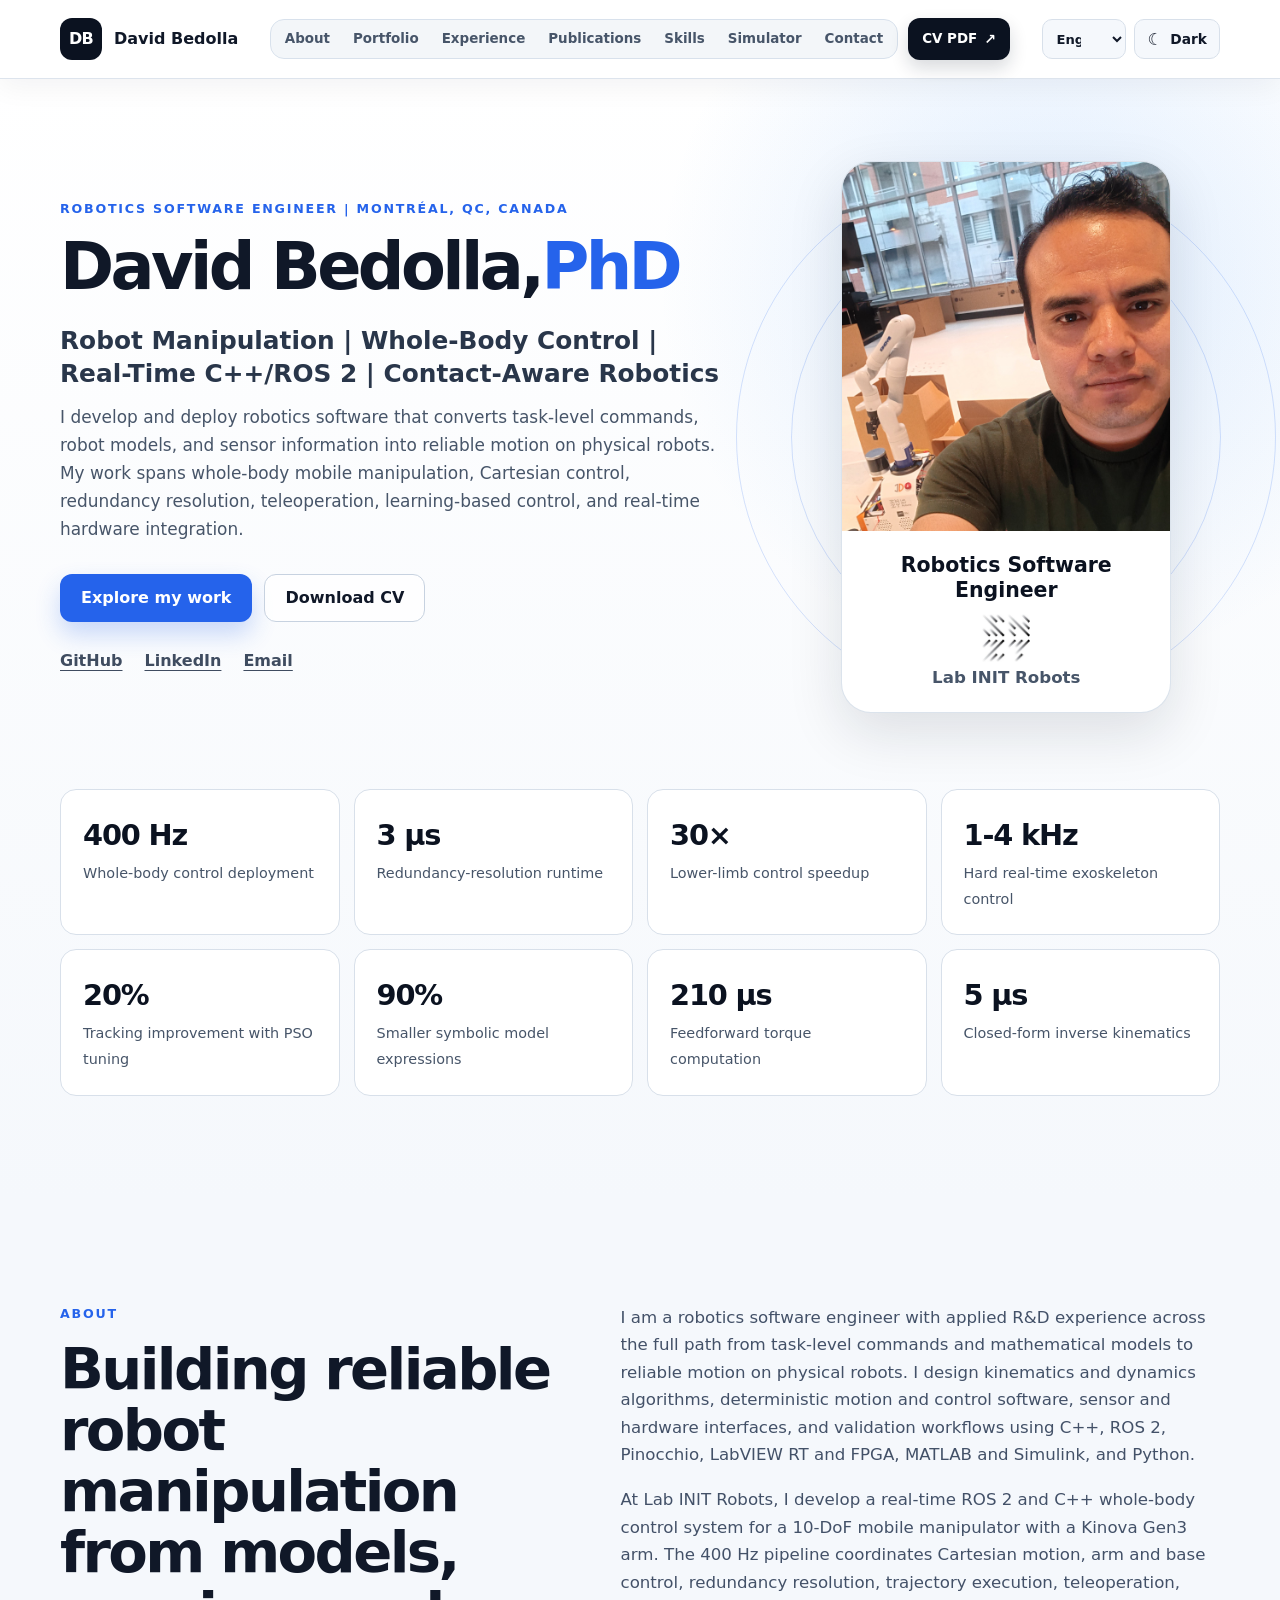
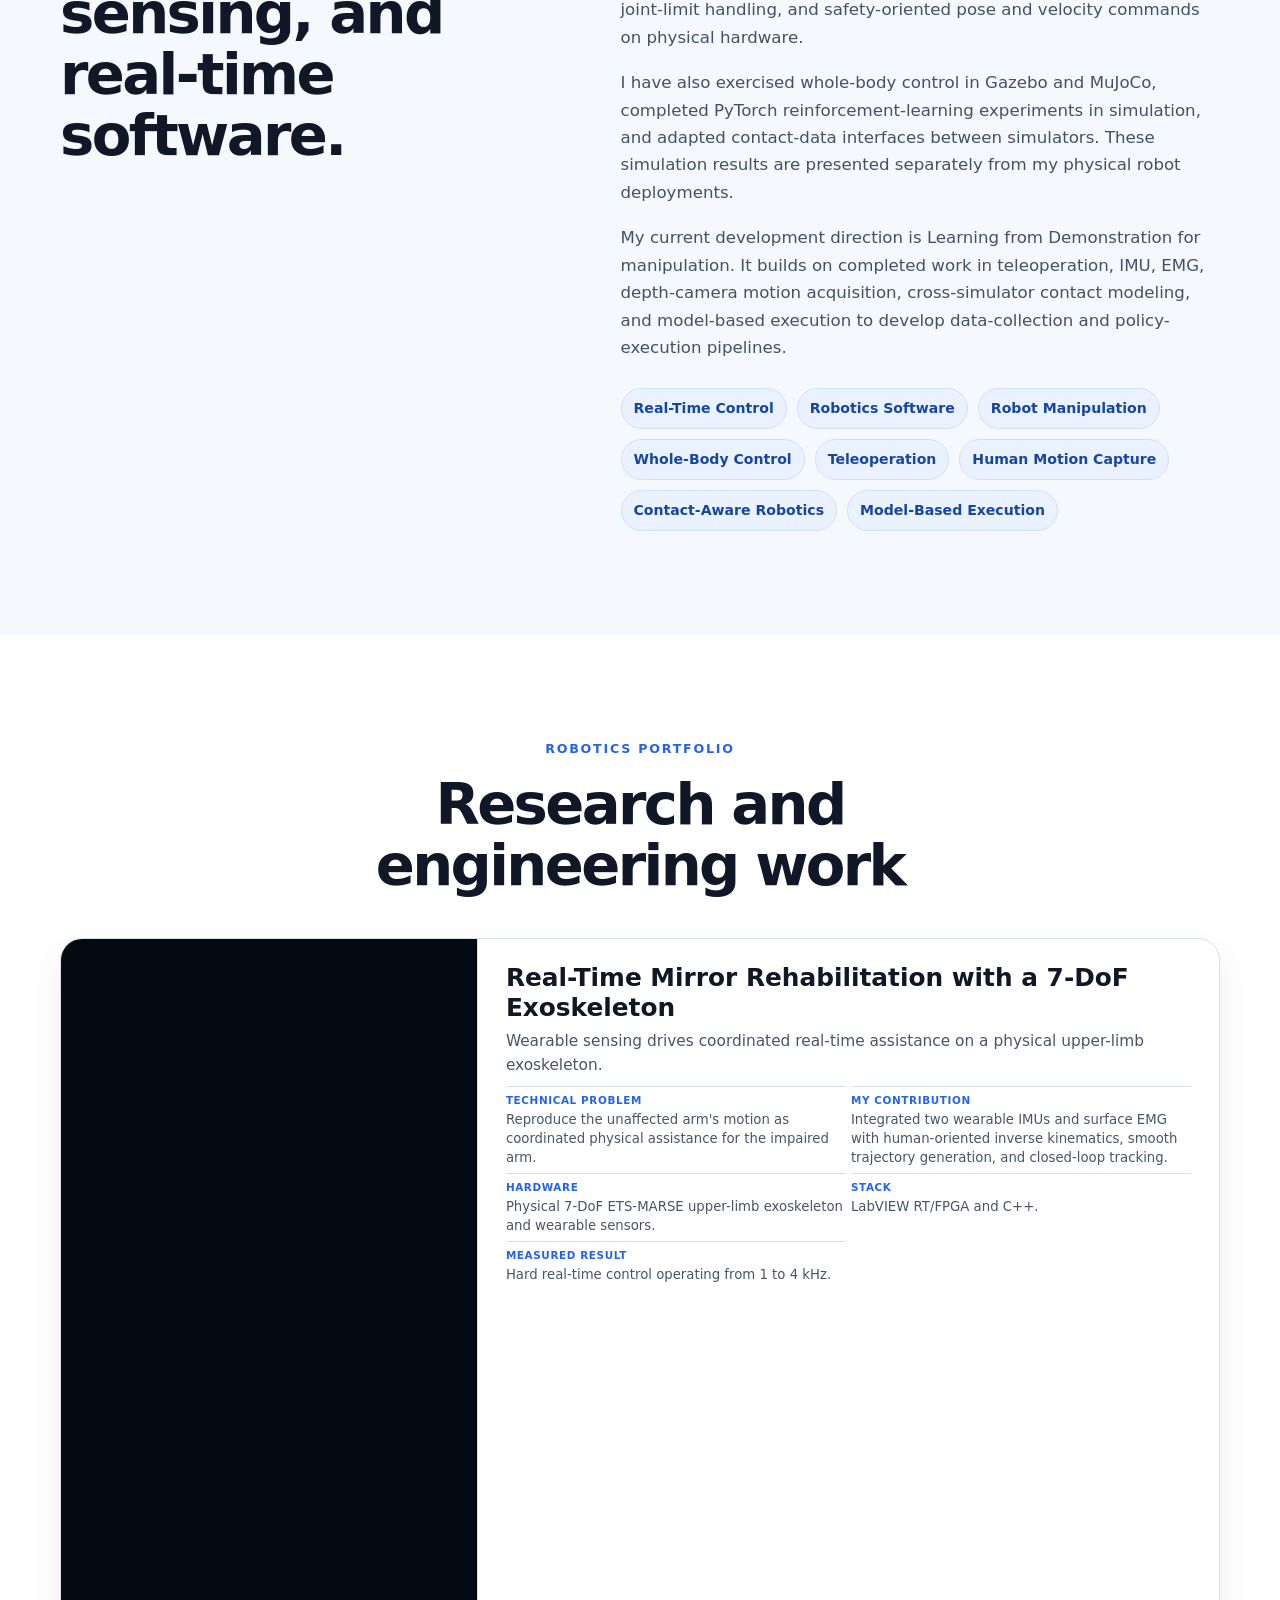
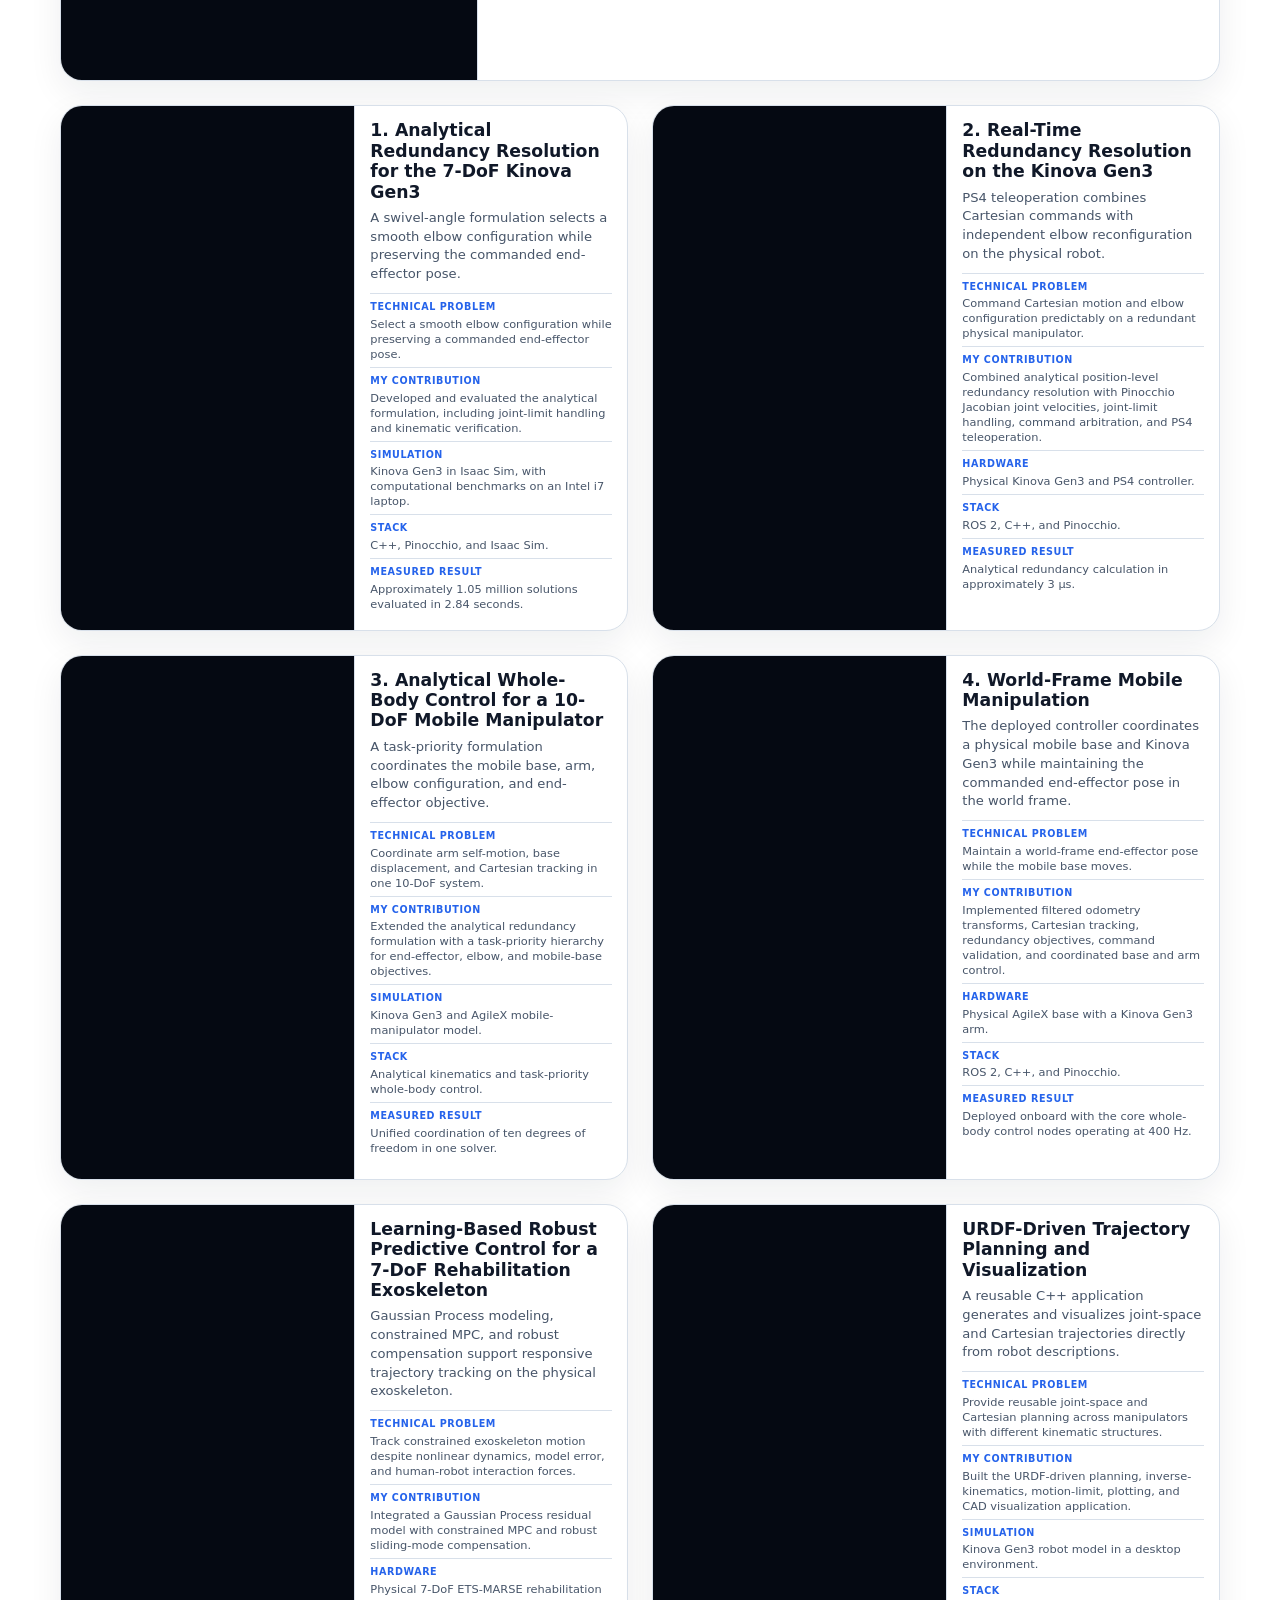
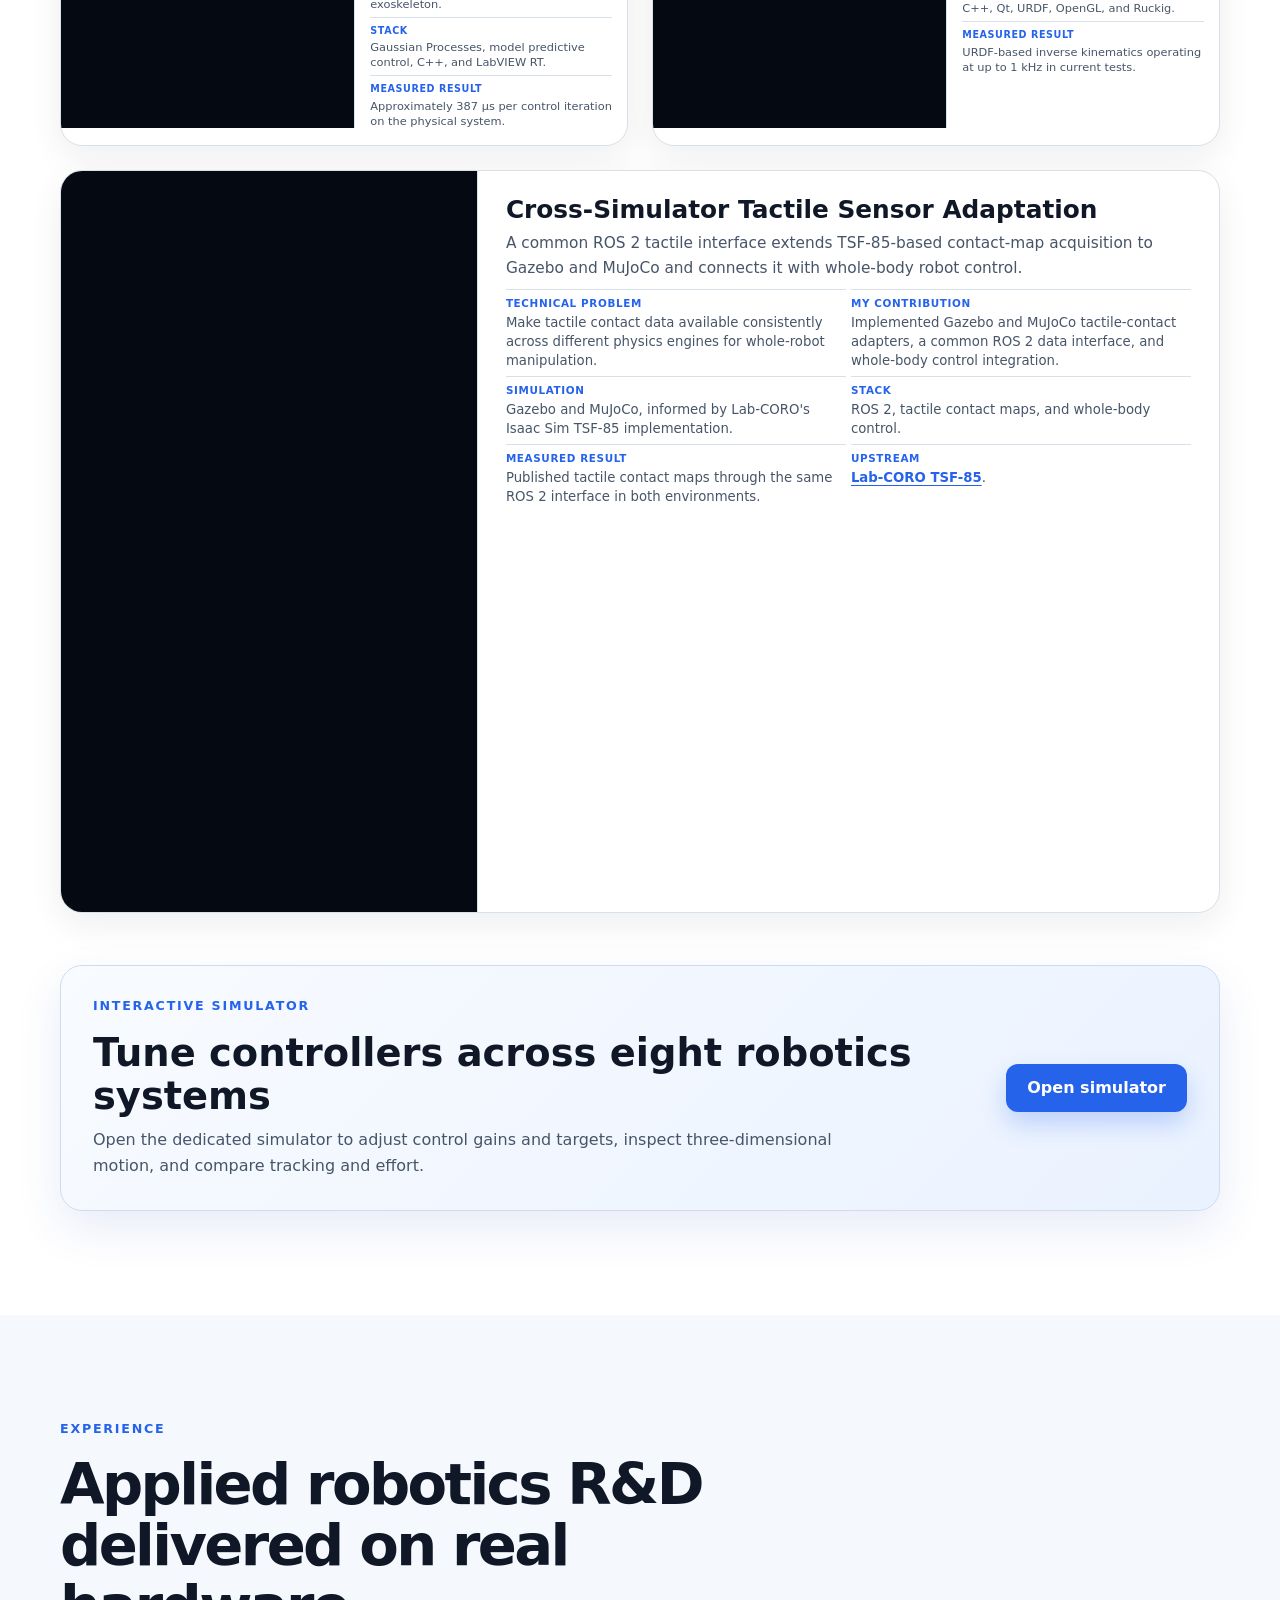
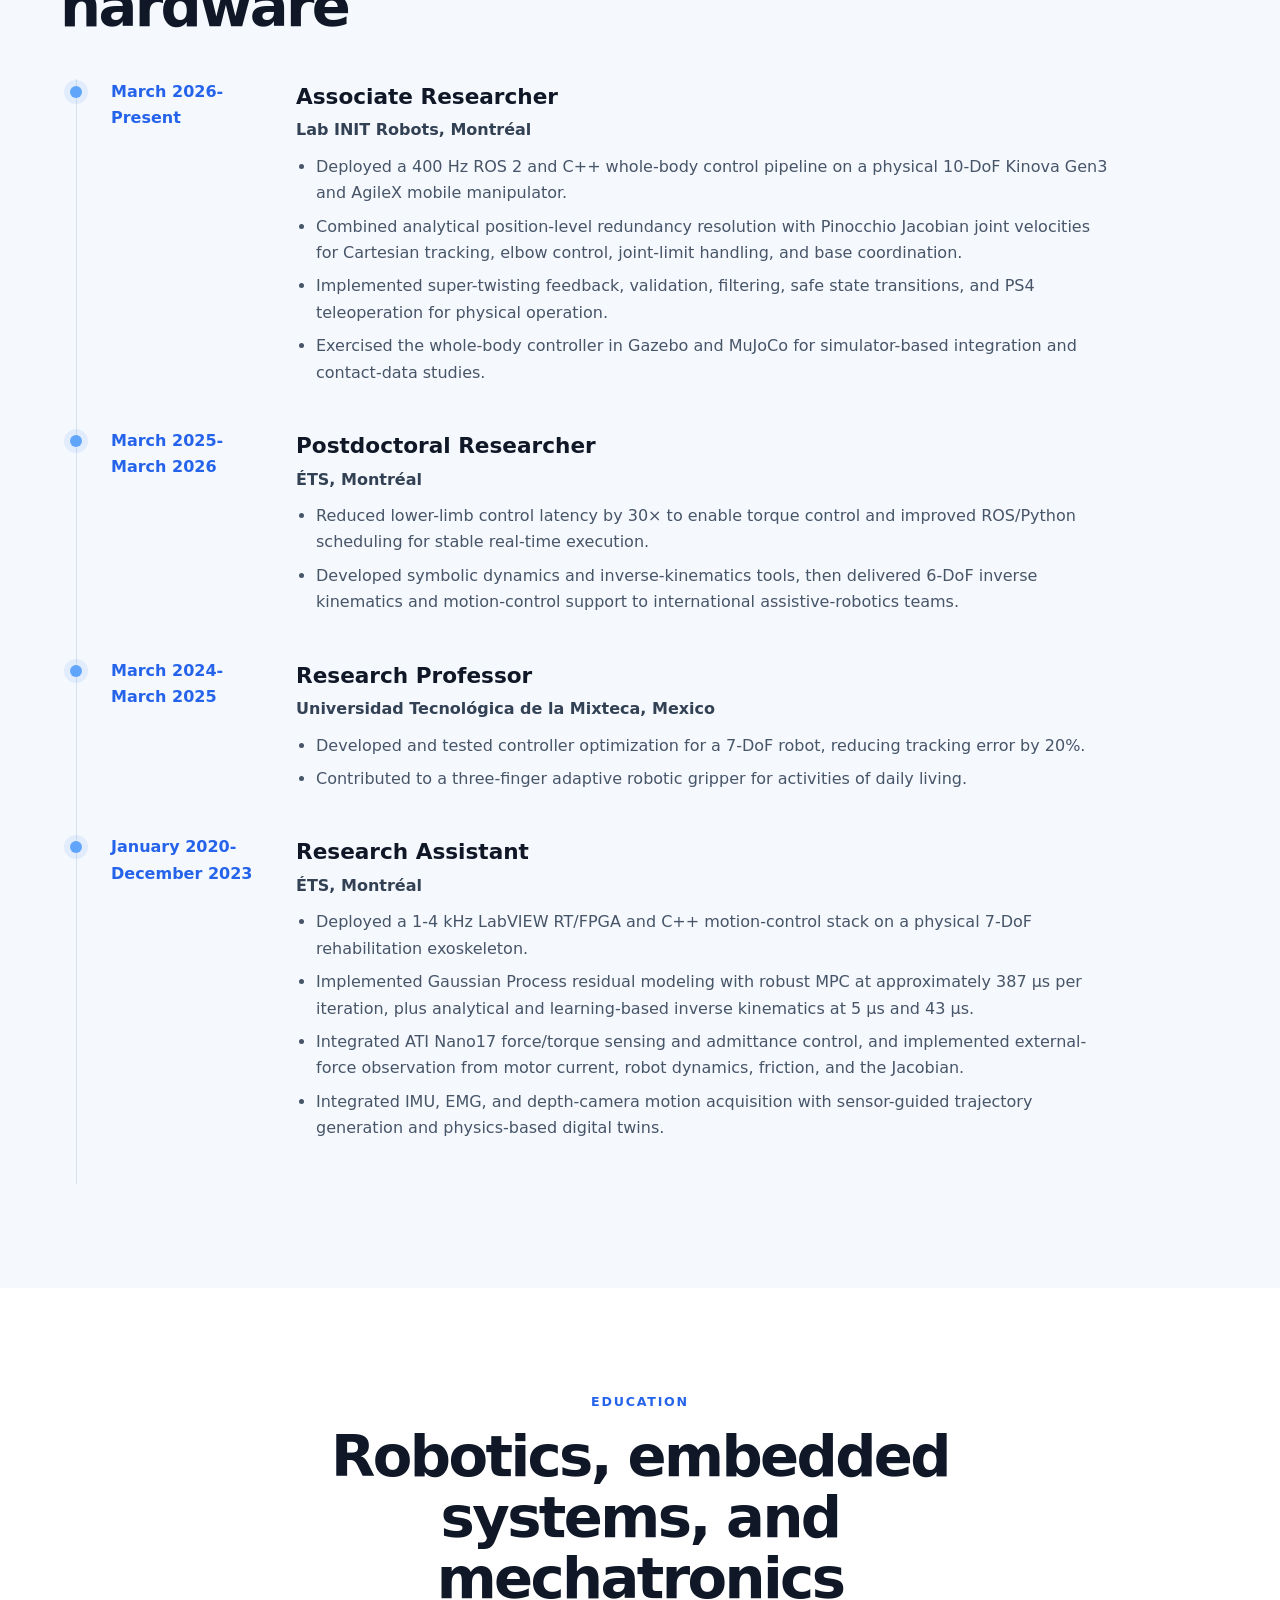
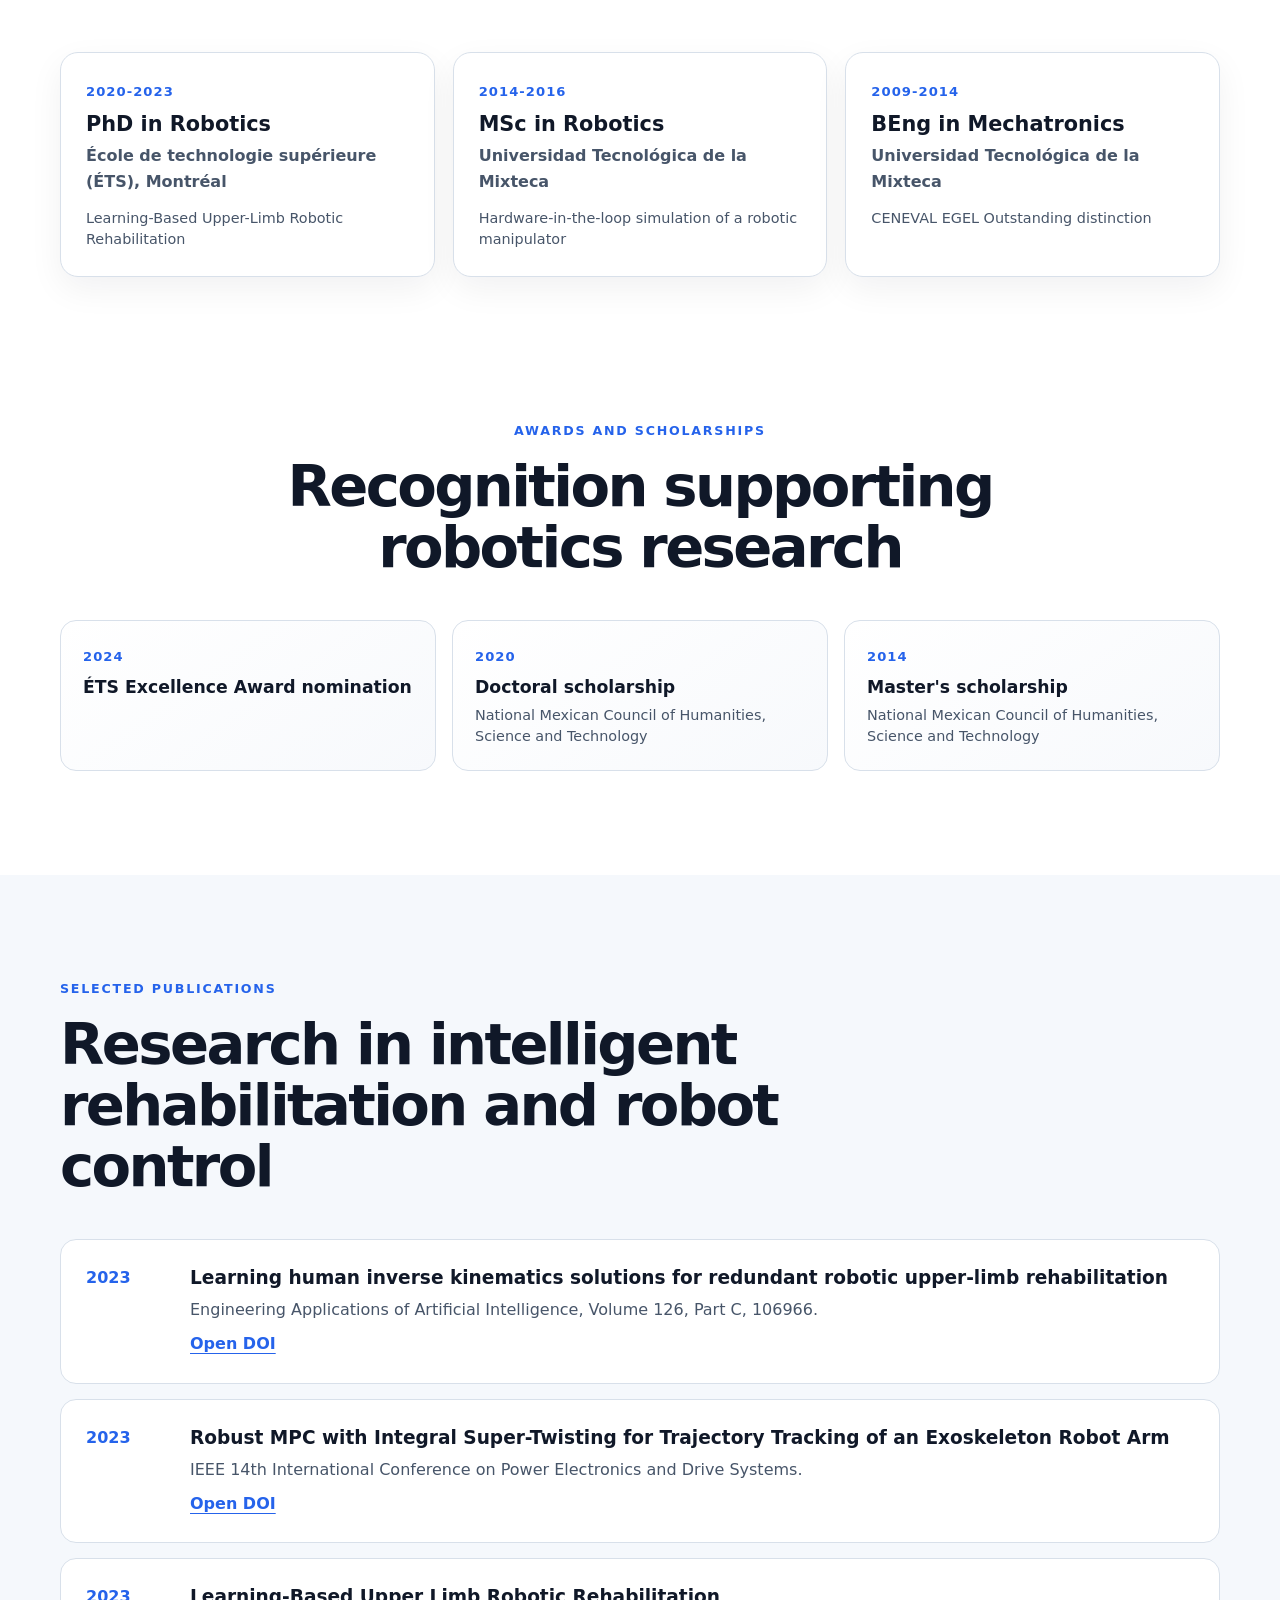
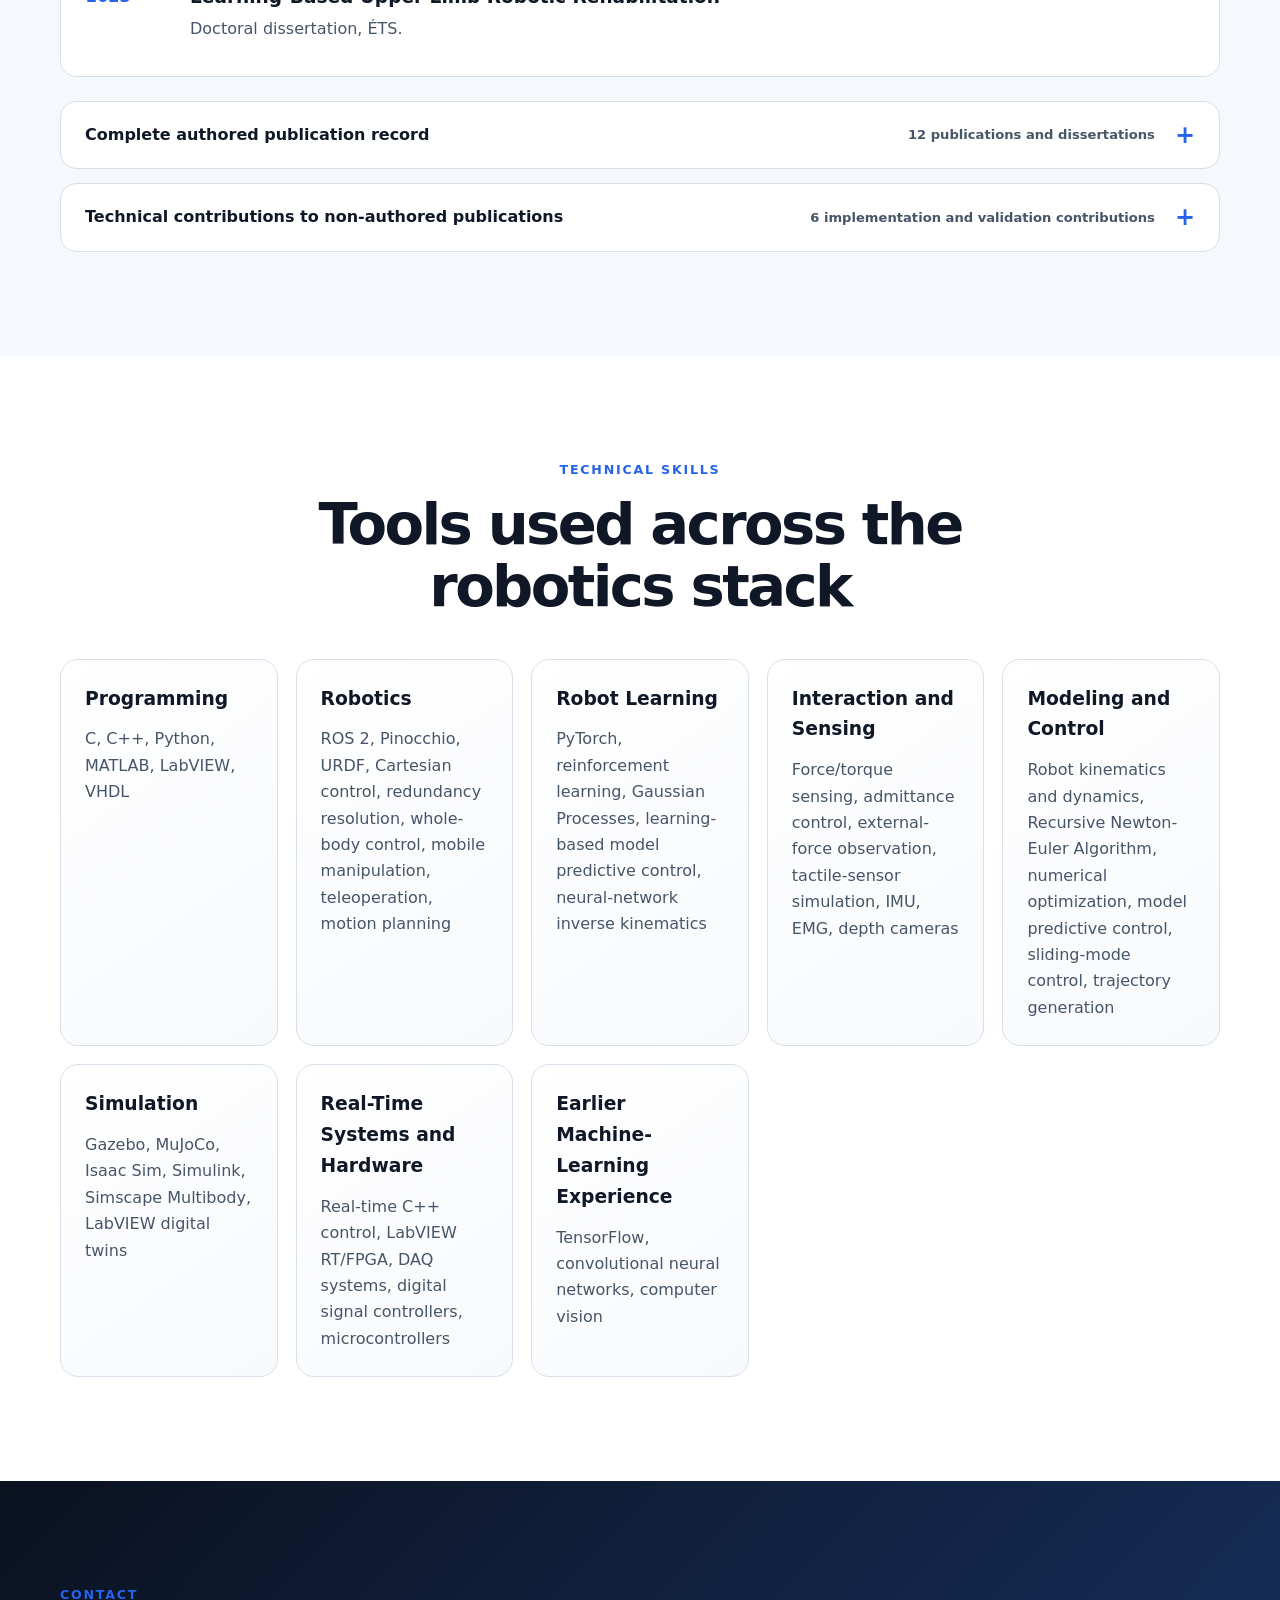
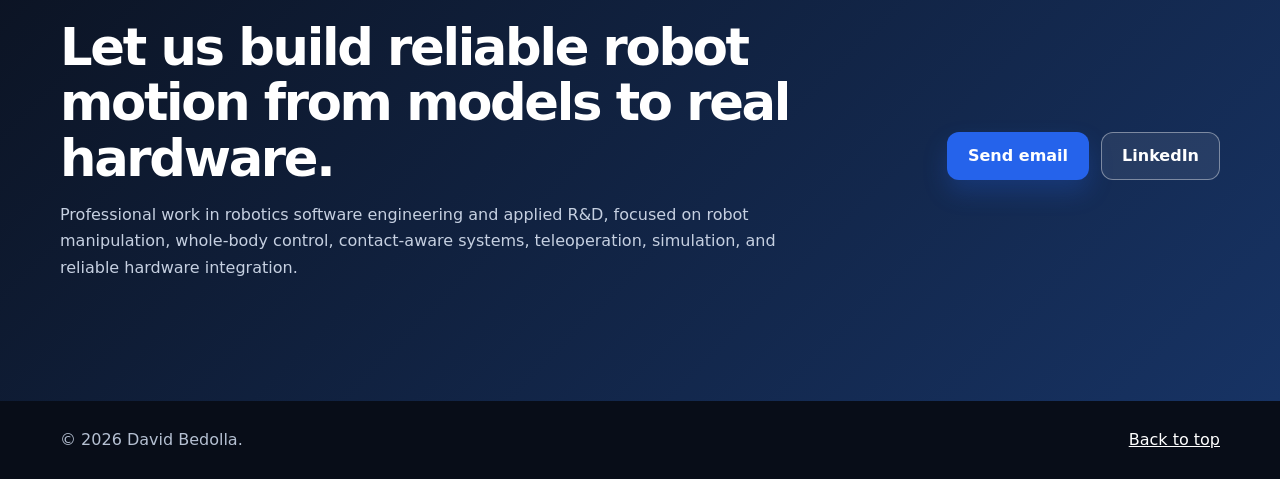
==== commit 0acd3f15: "Standardize portfolio project cards" ====
--- a/index.html
+++ b/index.html
@@ -36,7 +36,7 @@
     }
   </script>
   <link rel="stylesheet" href="assets/css/styles.css?v=20260812-tsf85-1">
-  <script defer src="assets/js/i18n.js?v=20260812-tsf85-1"></script>
+  <script defer src="assets/js/i18n.js?v=20260812-cards-1"></script>
   <script defer src="assets/js/main.js?v=20260812-tsf85-1"></script>
 </head>
 <body>
@@ -179,15 +179,14 @@
           <article class="project-card featured-project reveal" data-project-id="exoskeleton-control">
             <img src="assets/images/exoskeleton.svg" alt="Stylized rehabilitation exoskeleton illustration" loading="lazy" decoding="async">
             <div class="project-body">
-              <p class="project-kicker">Rehabilitation robotics · Physical system</p>
               <h3>Real-Time Mirror Rehabilitation with a 7-DoF Exoskeleton</h3>
+              <p class="project-summary">Wearable sensing drives coordinated real-time assistance on a physical upper-limb exoskeleton.</p>
               <dl class="project-facts">
                 <div><dt>Technical problem</dt><dd>Reproduce the unaffected arm's motion as coordinated physical assistance for the impaired arm.</dd></div>
                 <div><dt>My contribution</dt><dd>Integrated two wearable IMUs and surface EMG with human-oriented inverse kinematics, smooth trajectory generation, and closed-loop tracking.</dd></div>
                 <div><dt>Hardware</dt><dd>Physical 7-DoF ETS-MARSE upper-limb exoskeleton and wearable sensors.</dd></div>
                 <div><dt>Stack</dt><dd>LabVIEW RT/FPGA and C++.</dd></div>
                 <div><dt>Measured result</dt><dd>Hard real-time control operating from 1 to 4 kHz.</dd></div>
-                <div><dt>Validation</dt><dd>Physical hardware.</dd></div>
               </dl>
             </div>
           </article>
@@ -195,15 +194,14 @@
           <article class="project-card reveal" data-project-id="kinova-analytical-redundancy">
             <img src="assets/images/tooling.svg" alt="Stylized Kinova Gen3 kinematics illustration" loading="lazy" decoding="async">
             <div class="project-body">
-              <p class="project-kicker"><span class="project-step">1.</span>Analytical redundancy resolution</p>
-              <h3>7-DoF Kinova Gen3 Joint-Position Solver</h3>
+              <h3>1. Analytical Redundancy Resolution for the 7-DoF Kinova Gen3</h3>
+              <p class="project-summary">A swivel-angle formulation selects a smooth elbow configuration while preserving the commanded end-effector pose.</p>
               <dl class="project-facts">
                 <div><dt>Technical problem</dt><dd>Select a smooth elbow configuration while preserving a commanded end-effector pose.</dd></div>
-                <div><dt>My contribution</dt><dd>Developed a closed-form swivel-angle formulation that returns joint positions without iterative inverse-kinematics optimization.</dd></div>
-                <div><dt>Simulation</dt><dd>Kinova Gen3 in Isaac Sim, with computational validation on an Intel i7 laptop.</dd></div>
+                <div><dt>My contribution</dt><dd>Developed and evaluated the analytical formulation, including joint-limit handling and kinematic verification.</dd></div>
+                <div><dt>Simulation</dt><dd>Kinova Gen3 in Isaac Sim, with computational benchmarks on an Intel i7 laptop.</dd></div>
                 <div><dt>Stack</dt><dd>C++, Pinocchio, and Isaac Sim.</dd></div>
                 <div><dt>Measured result</dt><dd>Approximately 1.05 million solutions evaluated in 2.84 seconds.</dd></div>
-                <div><dt>Validation</dt><dd>Simulation and computational testing.</dd></div>
               </dl>
             </div>
           </article>
@@ -211,15 +209,14 @@
           <article class="project-card reveal" data-project-id="mobile-manipulator-nullspace">
             <img src="assets/images/mobile-manipulator.svg" alt="Stylized mobile manipulator illustration" loading="lazy" decoding="async">
             <div class="project-body">
-              <p class="project-kicker"><span class="project-step">2.</span>Physical redundancy resolution</p>
-              <h3>Real-Time Kinova Gen3 Null-Space Control</h3>
+              <h3>2. Real-Time Redundancy Resolution on the Kinova Gen3</h3>
+              <p class="project-summary">PS4 teleoperation combines Cartesian commands with independent elbow reconfiguration on the physical robot.</p>
               <dl class="project-facts">
                 <div><dt>Technical problem</dt><dd>Command Cartesian motion and elbow configuration predictably on a redundant physical manipulator.</dd></div>
                 <div><dt>My contribution</dt><dd>Combined analytical position-level redundancy resolution with Pinocchio Jacobian joint velocities, joint-limit handling, command arbitration, and PS4 teleoperation.</dd></div>
                 <div><dt>Hardware</dt><dd>Physical Kinova Gen3 and PS4 controller.</dd></div>
                 <div><dt>Stack</dt><dd>ROS 2, C++, and Pinocchio.</dd></div>
                 <div><dt>Measured result</dt><dd>Analytical redundancy calculation in approximately 3 μs.</dd></div>
-                <div><dt>Validation</dt><dd>Physical hardware.</dd></div>
               </dl>
             </div>
           </article>
@@ -227,15 +224,14 @@
           <article class="project-card reveal" data-project-id="mobile-manipulator-analytical">
             <img src="assets/images/mobile-manipulator.svg" alt="Stylized mobile manipulator illustration" loading="lazy" decoding="async">
             <div class="project-body">
-              <p class="project-kicker"><span class="project-step">3.</span>Analytical whole-body control</p>
-              <h3>10-DoF Mobile-Manipulator Coordination</h3>
+              <h3>3. Analytical Whole-Body Control for a 10-DoF Mobile Manipulator</h3>
+              <p class="project-summary">A task-priority formulation coordinates the mobile base, arm, elbow configuration, and end-effector objective.</p>
               <dl class="project-facts">
                 <div><dt>Technical problem</dt><dd>Coordinate arm self-motion, base displacement, and Cartesian tracking in one 10-DoF system.</dd></div>
                 <div><dt>My contribution</dt><dd>Extended the analytical redundancy formulation with a task-priority hierarchy for end-effector, elbow, and mobile-base objectives.</dd></div>
                 <div><dt>Simulation</dt><dd>Kinova Gen3 and AgileX mobile-manipulator model.</dd></div>
                 <div><dt>Stack</dt><dd>Analytical kinematics and task-priority whole-body control.</dd></div>
                 <div><dt>Measured result</dt><dd>Unified coordination of ten degrees of freedom in one solver.</dd></div>
-                <div><dt>Validation</dt><dd>Simulation.</dd></div>
               </dl>
             </div>
           </article>
@@ -243,16 +239,14 @@
           <article class="project-card reveal" data-project-id="mobile-manipulator-world-frame">
             <img src="assets/images/mobile-manipulator.svg" alt="Stylized mobile manipulator illustration" loading="lazy" decoding="async">
             <div class="project-body">
-              <p class="project-kicker"><span class="project-step">4.</span>Physical whole-body control</p>
-              <h3>World-Frame Mobile Manipulation</h3>
+              <h3>4. World-Frame Mobile Manipulation</h3>
+              <p class="project-summary">The deployed controller coordinates a physical mobile base and Kinova Gen3 while maintaining the commanded end-effector pose in the world frame.</p>
               <dl class="project-facts">
                 <div><dt>Technical problem</dt><dd>Maintain a world-frame end-effector pose while the mobile base moves.</dd></div>
                 <div><dt>My contribution</dt><dd>Implemented filtered odometry transforms, Cartesian tracking, redundancy objectives, command validation, and coordinated base and arm control.</dd></div>
                 <div><dt>Hardware</dt><dd>Physical AgileX base with a Kinova Gen3 arm.</dd></div>
-                <div><dt>Simulation</dt><dd>Gazebo and MuJoCo whole-body models.</dd></div>
-                <div><dt>Stack</dt><dd>ROS 2, C++, Pinocchio, Gazebo, and MuJoCo.</dd></div>
-                <div><dt>Measured result</dt><dd>Onboard whole-body control nodes operating at 400 Hz.</dd></div>
-                <div><dt>Validation</dt><dd>Physical hardware and simulation.</dd></div>
+                <div><dt>Stack</dt><dd>ROS 2, C++, and Pinocchio.</dd></div>
+                <div><dt>Measured result</dt><dd>Deployed onboard with the core whole-body control nodes operating at 400 Hz.</dd></div>
               </dl>
             </div>
           </article>
@@ -260,15 +254,14 @@
           <article class="project-card reveal" data-project-id="learning-based-predictive-control">
             <img src="assets/images/exoskeleton.svg" alt="Stylized rehabilitation exoskeleton control illustration" loading="lazy" decoding="async">
             <div class="project-body">
-              <p class="project-kicker">Learning-based control · Real hardware</p>
               <h3>Learning-Based Robust Predictive Control for a 7-DoF Rehabilitation Exoskeleton</h3>
+              <p class="project-summary">Gaussian Process modeling, constrained MPC, and robust compensation support responsive trajectory tracking on the physical exoskeleton.</p>
               <dl class="project-facts">
                 <div><dt>Technical problem</dt><dd>Track constrained exoskeleton motion despite nonlinear dynamics, model error, and human-robot interaction forces.</dd></div>
                 <div><dt>My contribution</dt><dd>Integrated a Gaussian Process residual model with constrained MPC and robust sliding-mode compensation.</dd></div>
                 <div><dt>Hardware</dt><dd>Physical 7-DoF ETS-MARSE rehabilitation exoskeleton.</dd></div>
                 <div><dt>Stack</dt><dd>Gaussian Processes, model predictive control, C++, and LabVIEW RT.</dd></div>
                 <div><dt>Measured result</dt><dd>Approximately 387 μs per control iteration on the physical system.</dd></div>
-                <div><dt>Validation</dt><dd>Physical hardware.</dd></div>
               </dl>
             </div>
           </article>
@@ -276,15 +269,14 @@
           <article class="project-card reveal" data-project-id="trajectory-planning-application">
             <img src="assets/images/tooling.svg" alt="Stylized robot trajectory-planning application illustration" loading="lazy" decoding="async">
             <div class="project-body">
-              <p class="project-kicker">Motion-planning software · C++ desktop application</p>
               <h3>URDF-Driven Trajectory Planning and Visualization</h3>
+              <p class="project-summary">A reusable C++ application generates and visualizes joint-space and Cartesian trajectories directly from robot descriptions.</p>
               <dl class="project-facts">
                 <div><dt>Technical problem</dt><dd>Provide reusable joint-space and Cartesian planning across manipulators with different kinematic structures.</dd></div>
                 <div><dt>My contribution</dt><dd>Built the URDF-driven planning, inverse-kinematics, motion-limit, plotting, and CAD visualization application.</dd></div>
                 <div><dt>Simulation</dt><dd>Kinova Gen3 robot model in a desktop environment.</dd></div>
                 <div><dt>Stack</dt><dd>C++, Qt, URDF, OpenGL, and Ruckig.</dd></div>
                 <div><dt>Measured result</dt><dd>URDF-based inverse kinematics operating at up to 1 kHz in current tests.</dd></div>
-                <div><dt>Validation</dt><dd>Software and simulation testing.</dd></div>
               </dl>
             </div>
           </article>
@@ -292,17 +284,15 @@
           <article class="project-card featured-project tactile-project reveal" data-project-id="cross-simulator-tactile-adaptation">
             <img src="assets/images/tooling.svg" alt="Stylized contact-aware robotics simulation illustration" loading="lazy" decoding="async">
             <div class="project-body">
-              <p class="project-kicker">Contact-aware robotics · Simulation only</p>
               <h3>Cross-Simulator Tactile Sensor Adaptation</h3>
-              <p class="project-summary">What if tactile sensing were not tied to a single simulator? At INIT Lab, I adapted the open-source Lab-CORO TSF-85 work for Gazebo and MuJoCo and connected tactile contact maps through ROS 2 alongside whole-body robot control. The upstream work models physical capacitive-sensor response in Isaac Sim through deformable-body simulation and a learned model; my contribution focuses on a shared tactile interface for complete robot simulation in two additional physics engines. The resulting interface makes contact signals available for contact-aware manipulation, Learning from Demonstration, and reinforcement-learning experiments.</p>
-              <dl class="project-facts">
-                <div><dt>Technical problem</dt><dd>Decouple tactile contact data from a single physics engine for whole-robot manipulation simulation.</dd></div>
+              <p class="project-summary">A common ROS 2 tactile interface extends TSF-85-based contact-map acquisition to Gazebo and MuJoCo and connects it with whole-body robot control.</p>
+              <dl class="project-facts">
+                <div><dt>Technical problem</dt><dd>Make tactile contact data available consistently across different physics engines for whole-robot manipulation.</dd></div>
                 <div><dt>My contribution</dt><dd>Implemented Gazebo and MuJoCo tactile-contact adapters, a common ROS 2 data interface, and whole-body control integration.</dd></div>
-                <div><dt>Simulation</dt><dd>Gazebo and MuJoCo, using Lab-CORO's Isaac Sim TSF-85 extension as the upstream reference.</dd></div>
-                <div><dt>Stack</dt><dd>ROS 2, Gazebo, MuJoCo, tactile contact maps, and whole-body control.</dd></div>
-                <div><dt>Measured result</dt><dd>Generated tactile contact maps through the same ROS 2 interface in both simulators.</dd></div>
-                <div><dt>Validation</dt><dd>Cross-simulator tactile-data and control integration in simulation.</dd></div>
-                <div><dt>Upstream</dt><dd><a href="https://github.com/Lab-CORO/TSF-85" target="_blank" rel="noopener">Lab-CORO TSF-85</a>, <a href="third-party-notices/TSF-85_Apache-2.0.txt" target="_blank" rel="license noopener">Apache-2.0</a>.</dd></div>
+                <div><dt>Simulation</dt><dd>Gazebo and MuJoCo, informed by Lab-CORO's Isaac Sim TSF-85 implementation.</dd></div>
+                <div><dt>Stack</dt><dd>ROS 2, tactile contact maps, and whole-body control.</dd></div>
+                <div><dt>Measured result</dt><dd>Published tactile contact maps through the same ROS 2 interface in both environments.</dd></div>
+                <div><dt>Upstream</dt><dd><a href="https://github.com/Lab-CORO/TSF-85" target="_blank" rel="noopener">Lab-CORO TSF-85</a>.</dd></div>
               </dl>
             </div>
           </article>
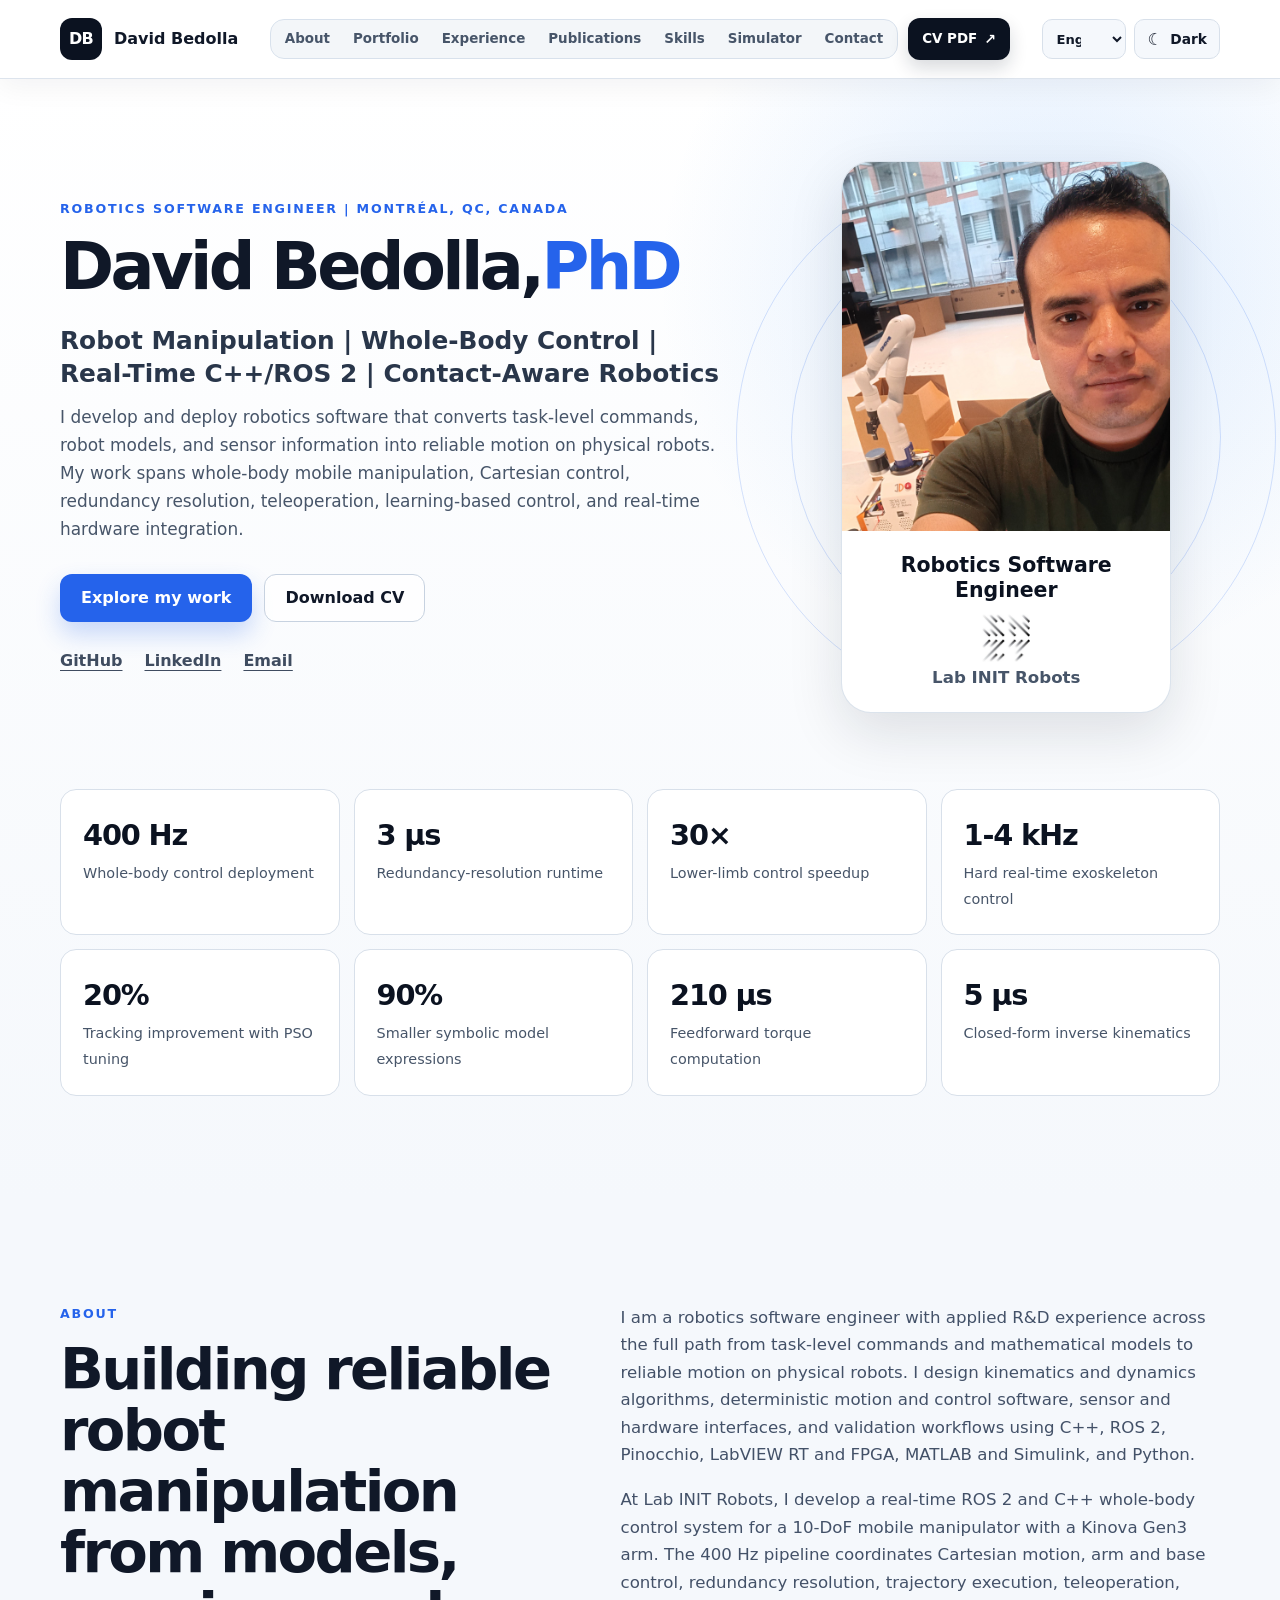
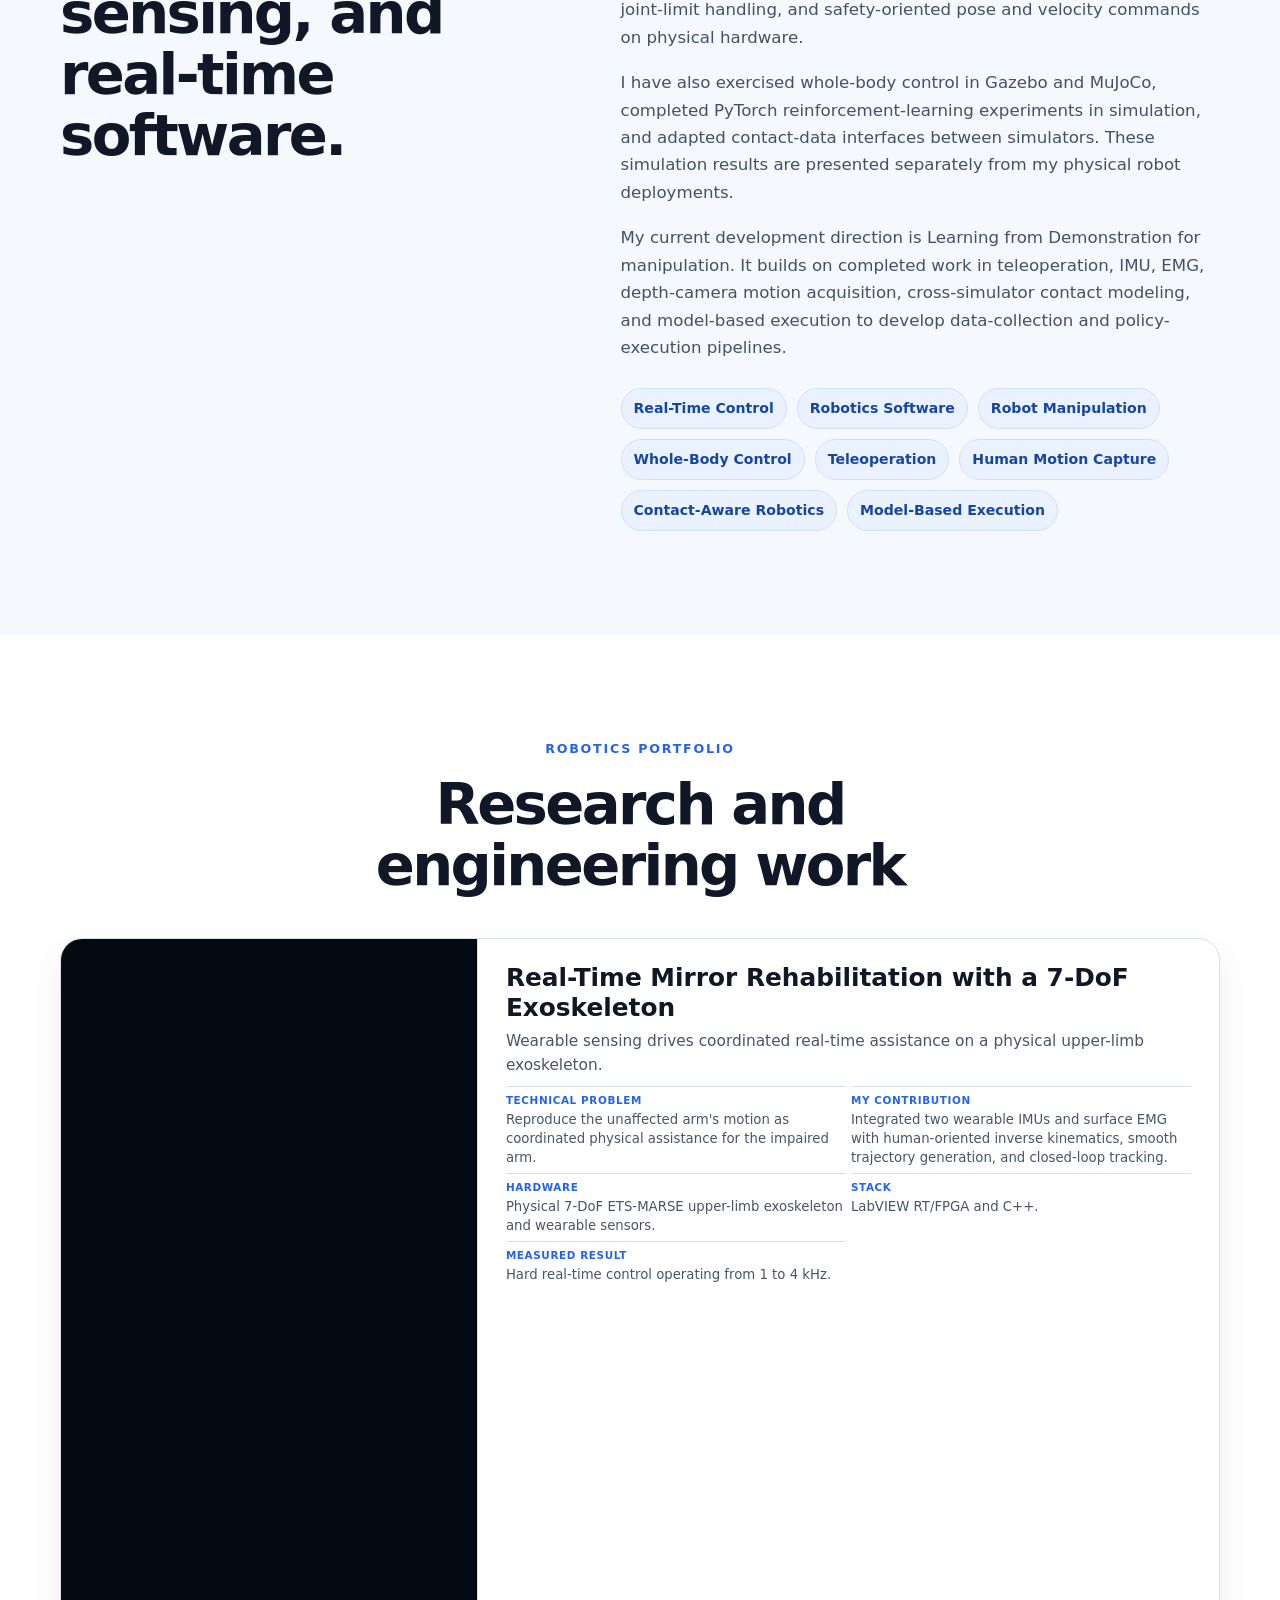
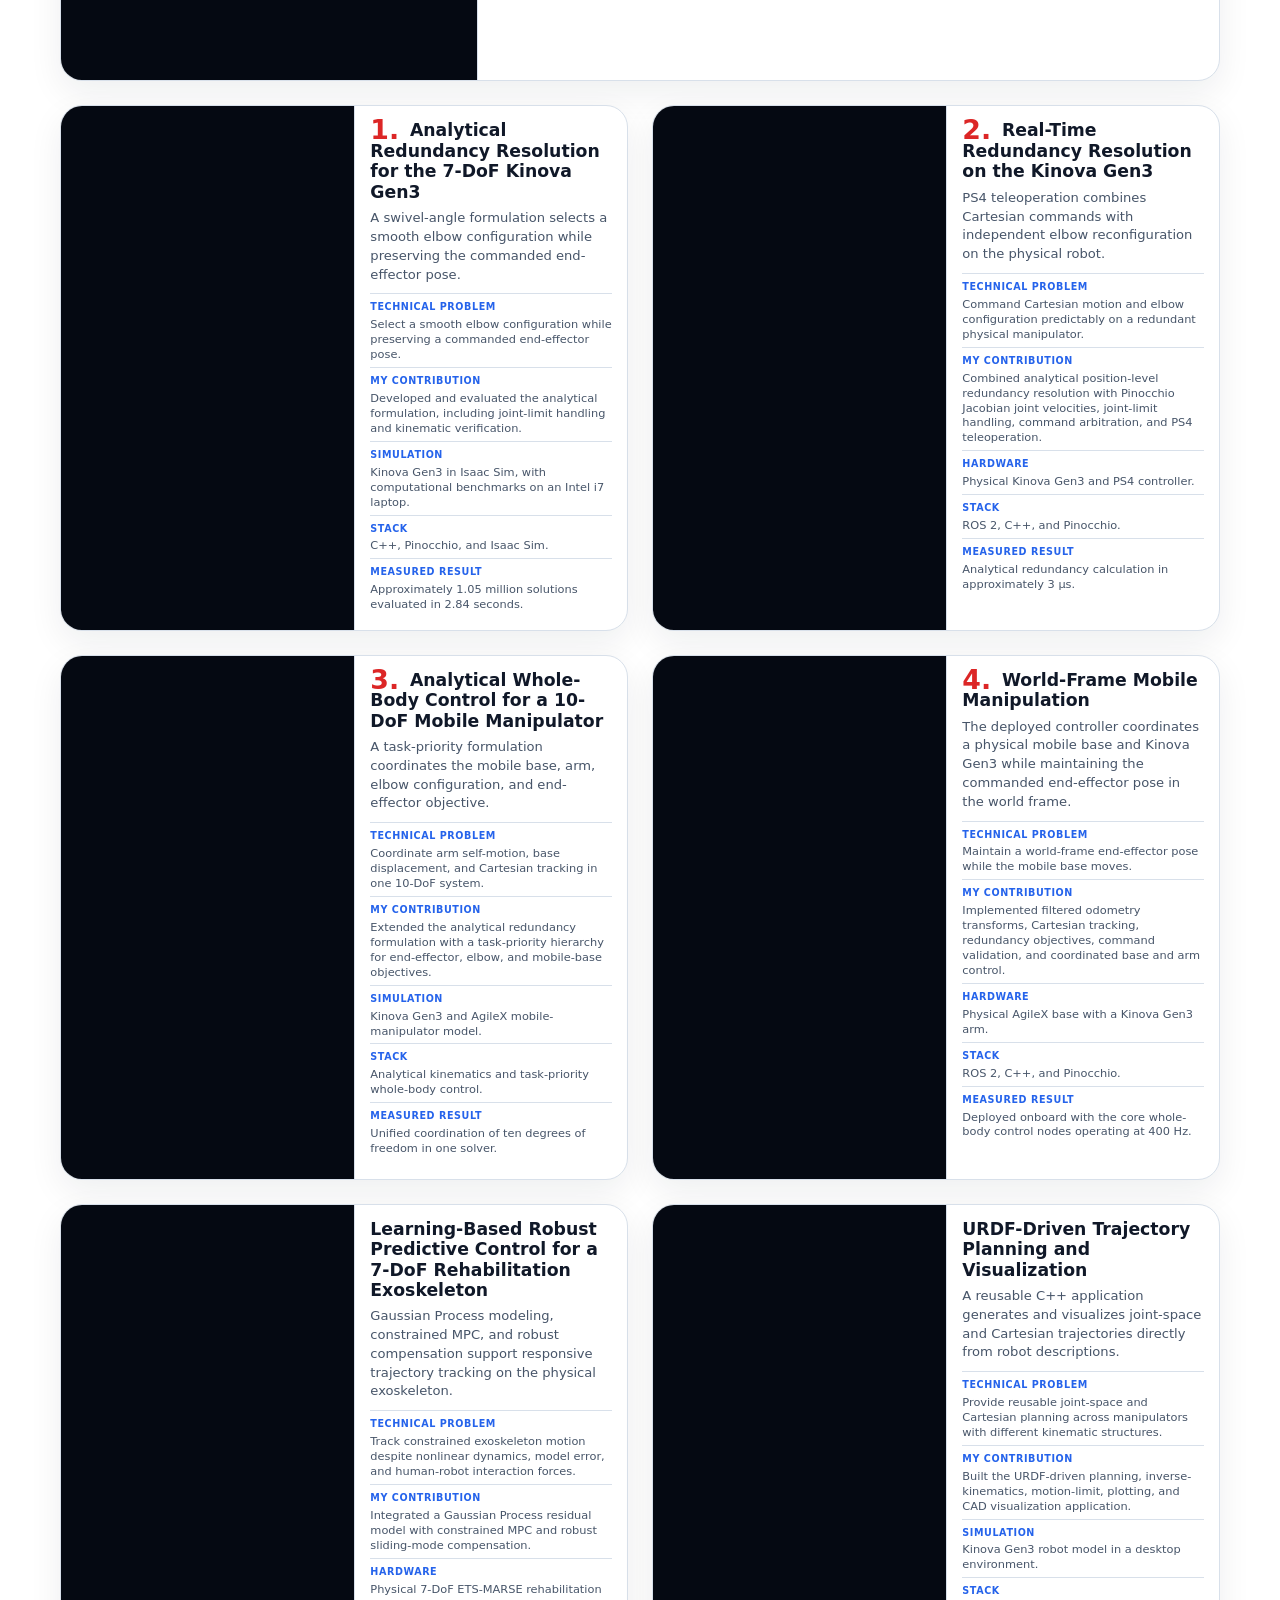
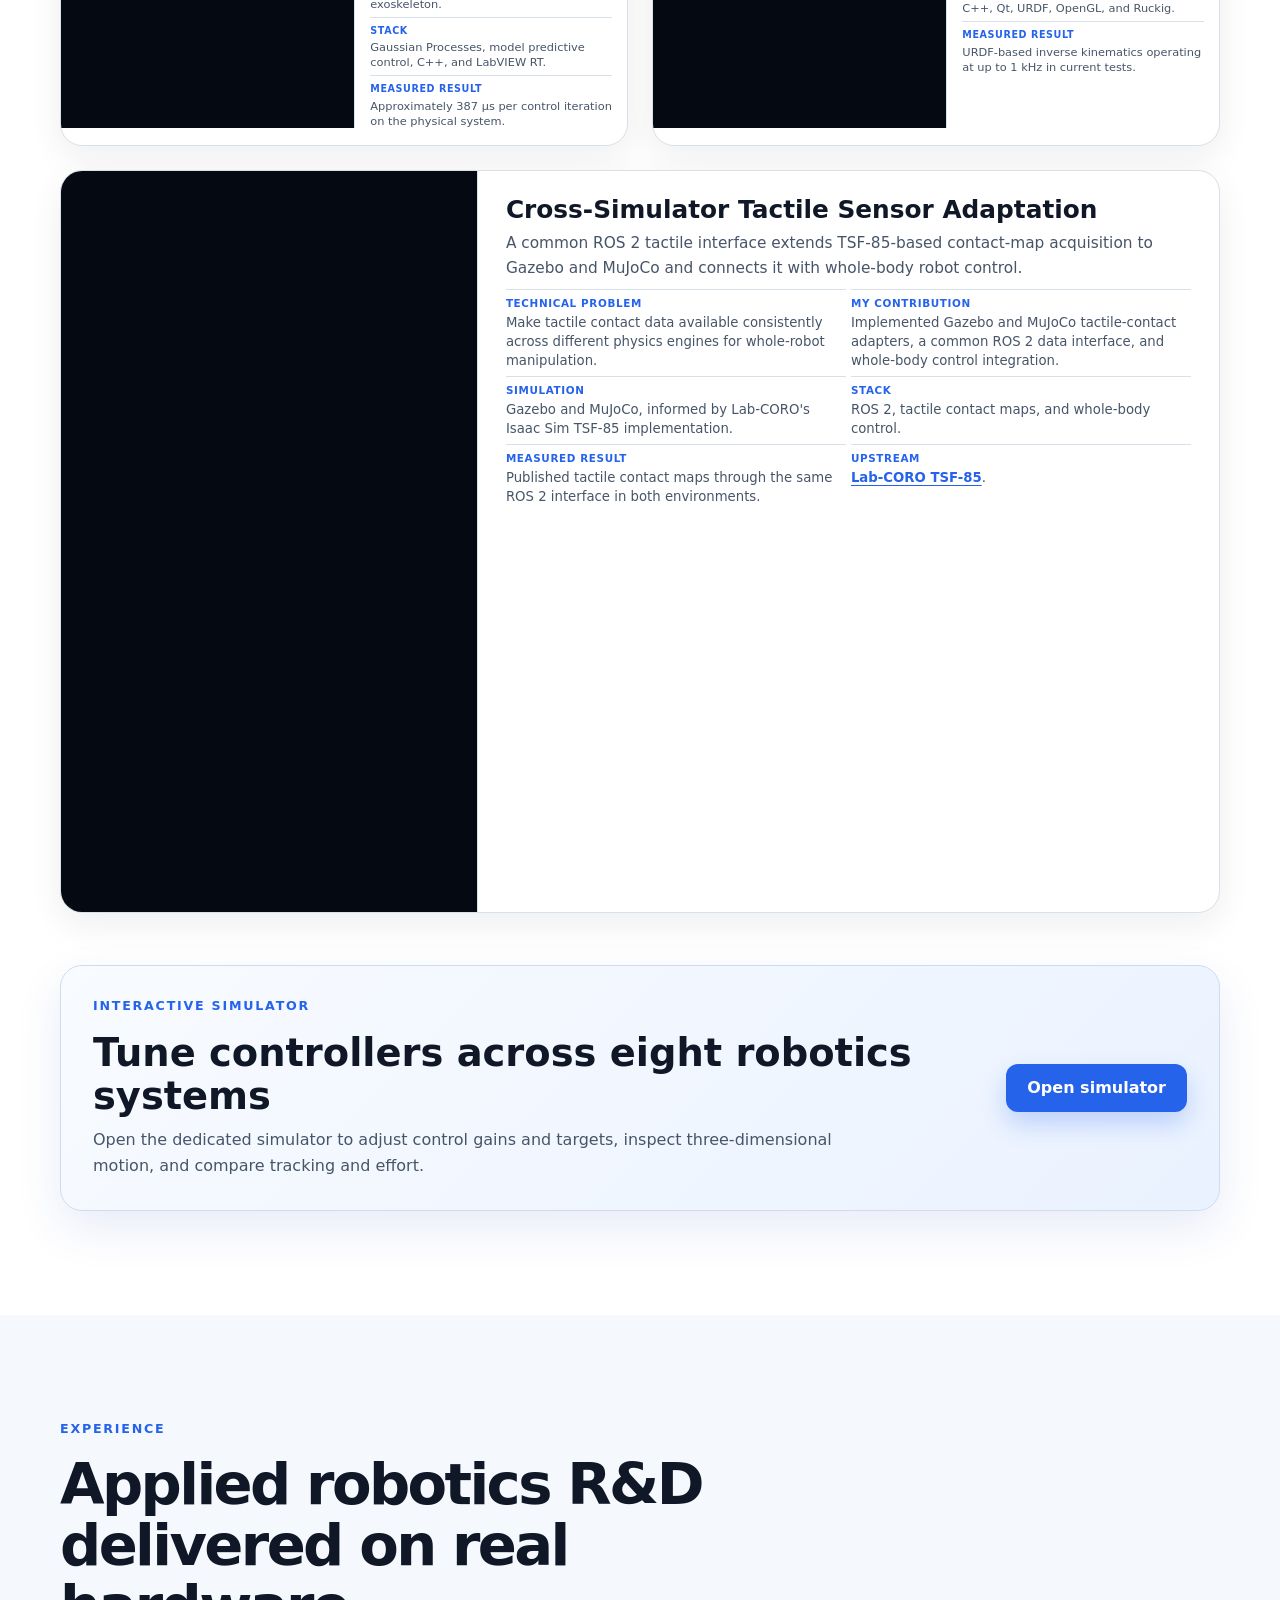
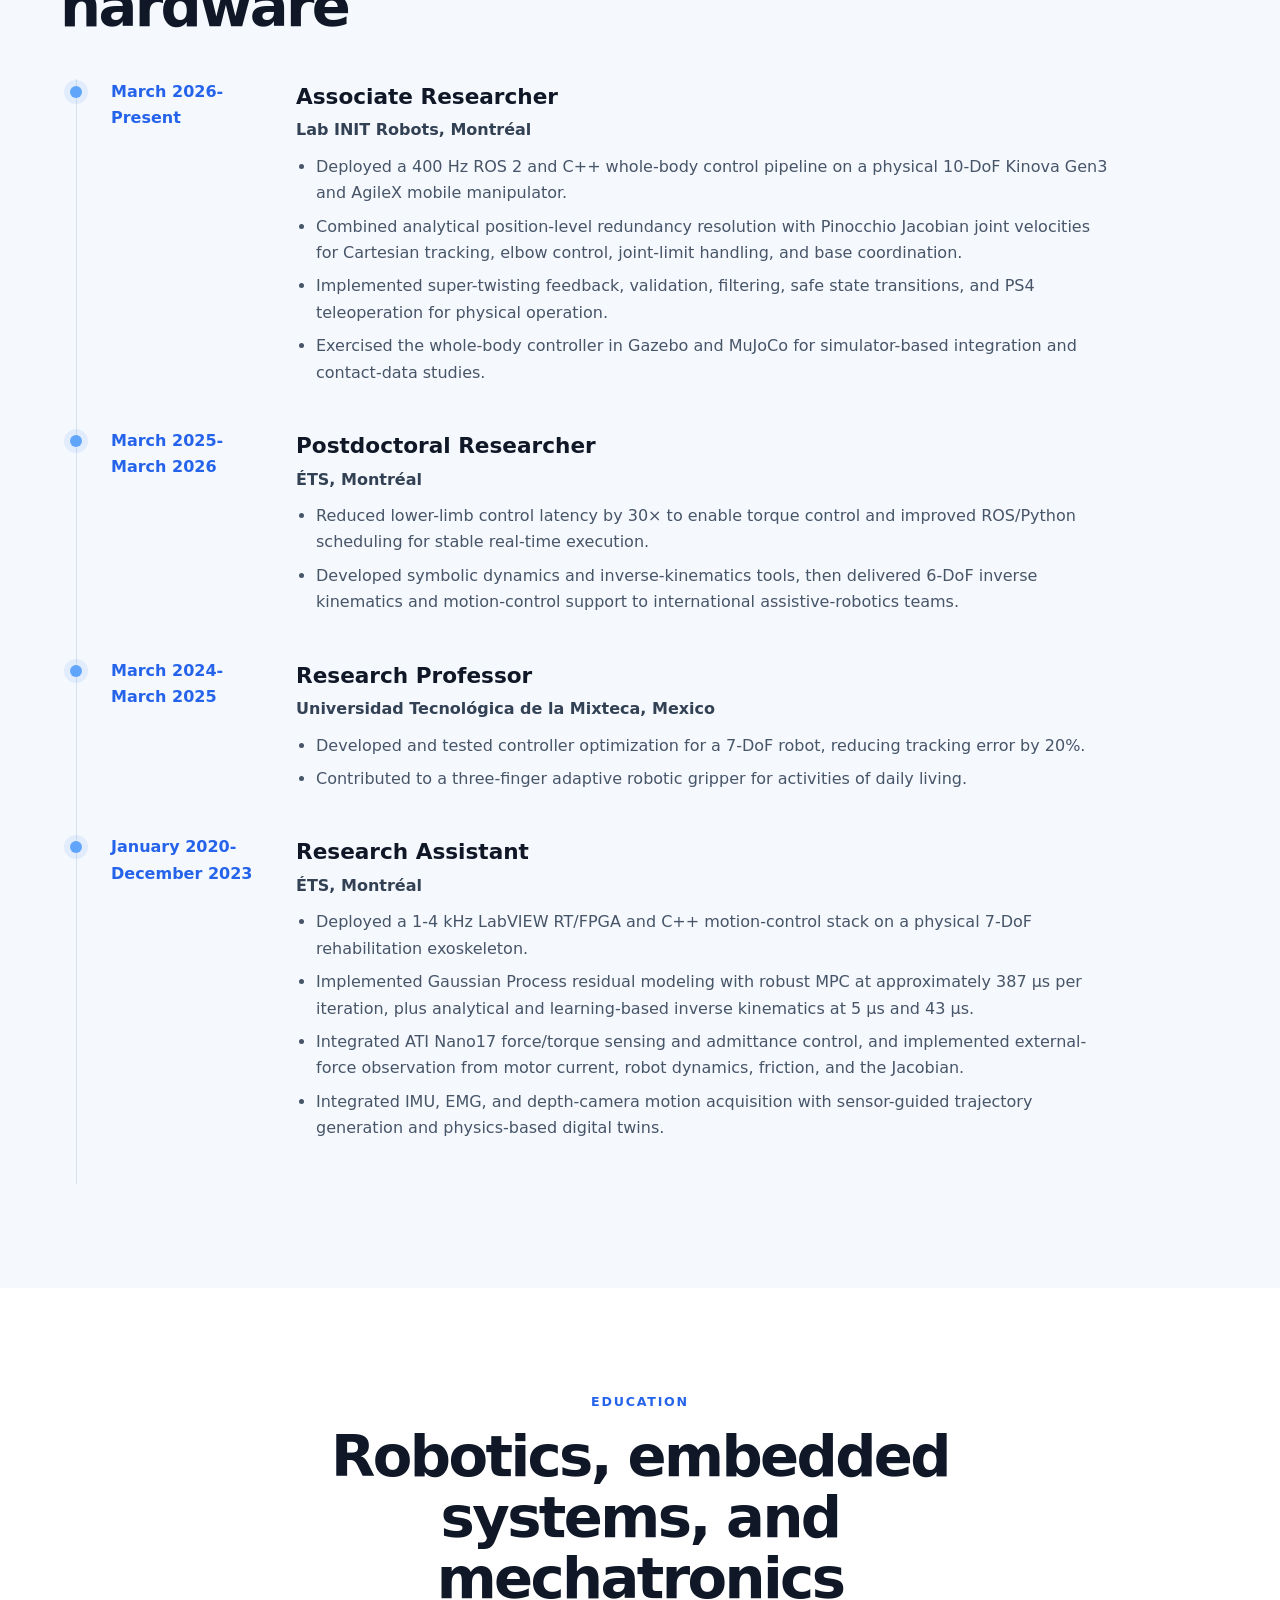
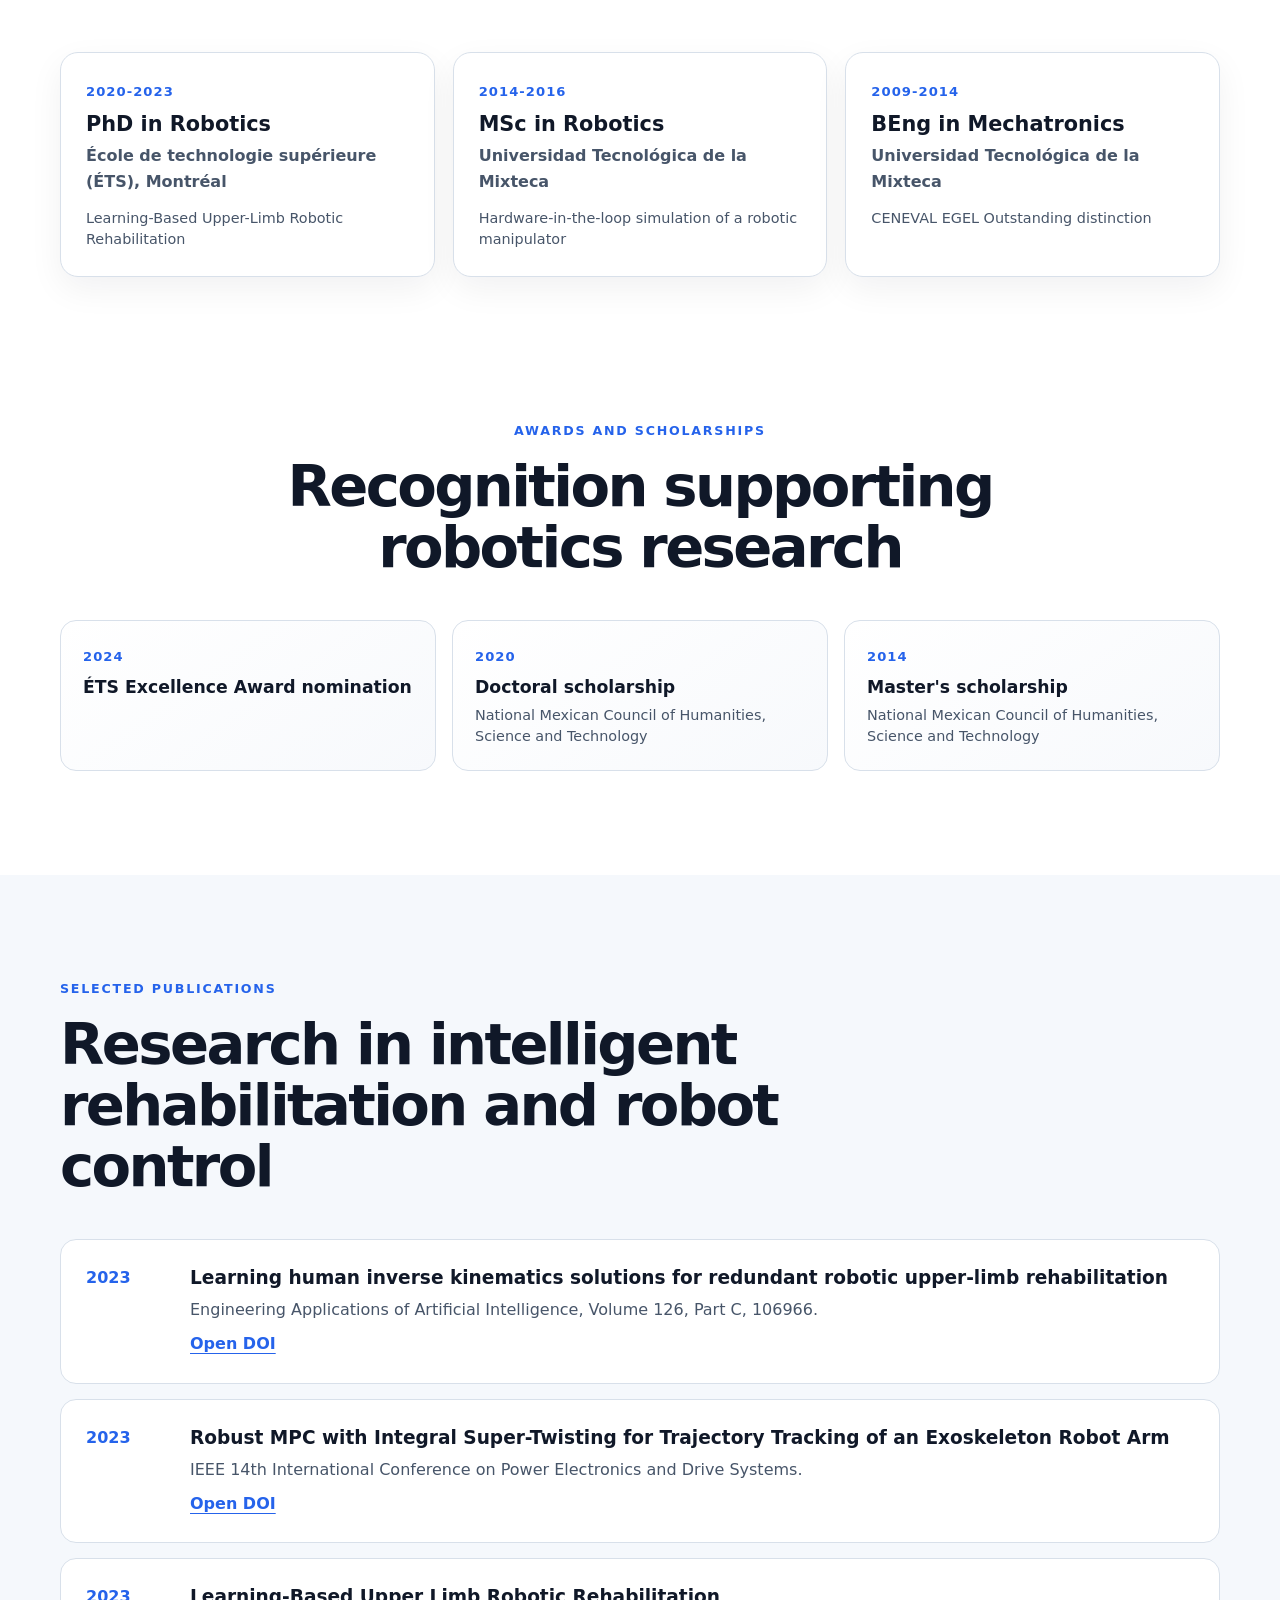
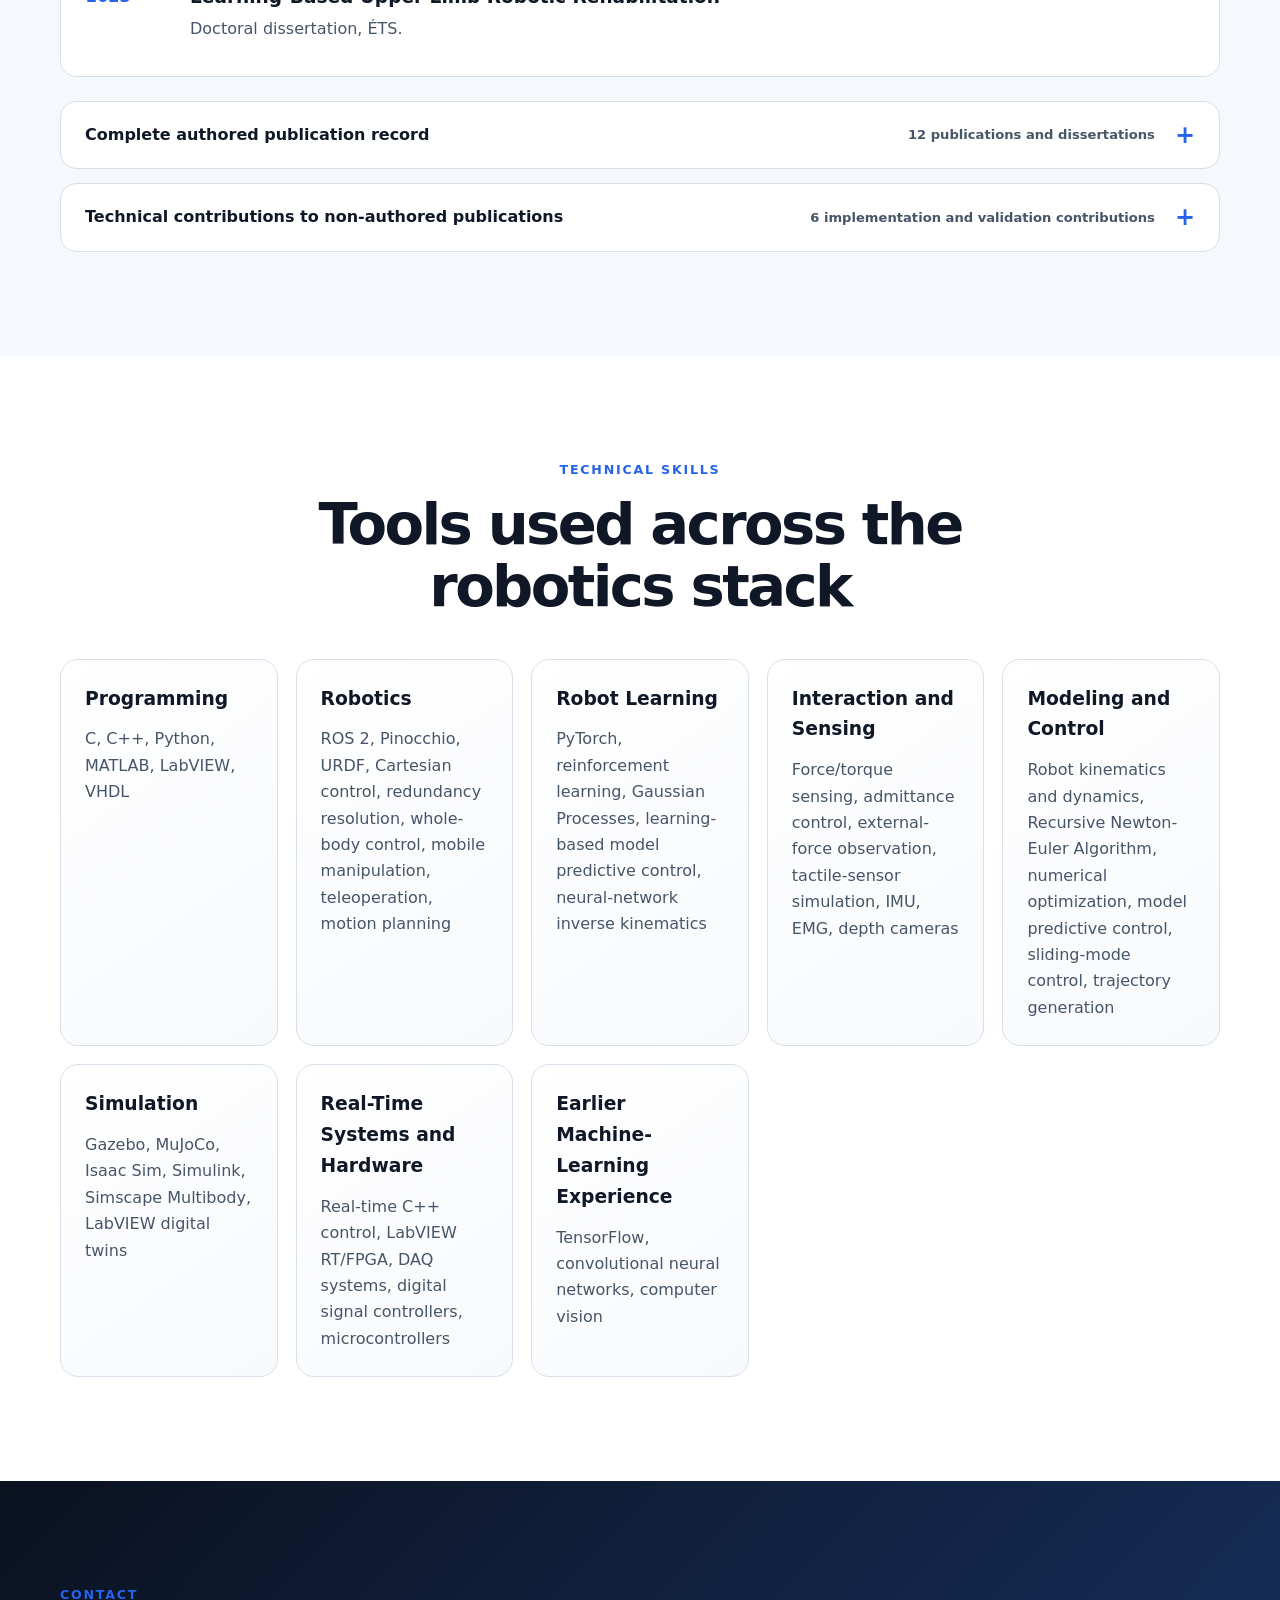
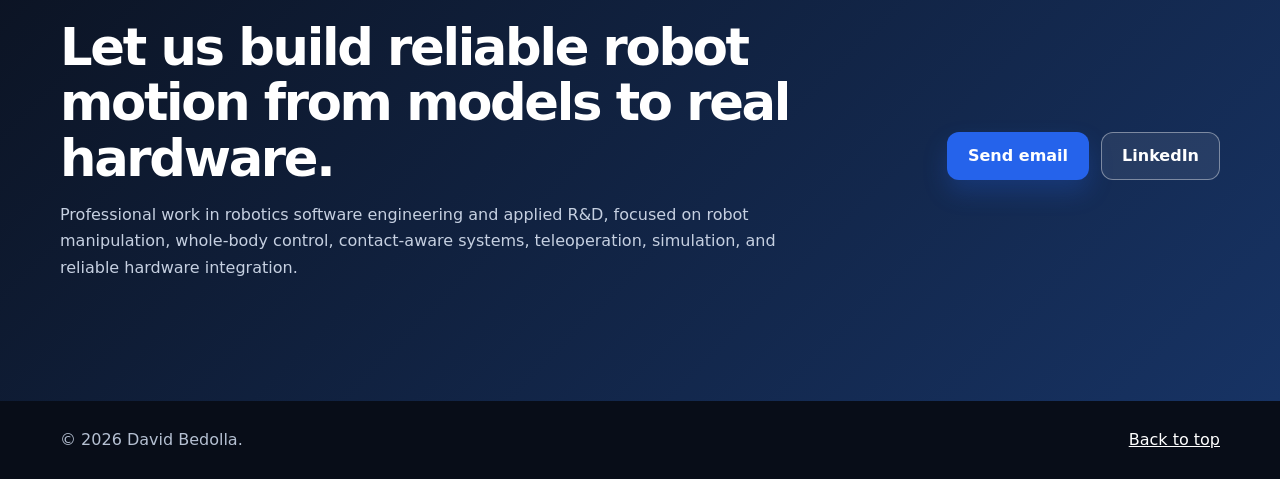
==== commit 5e0e609b: "Emphasize portfolio progression numbers" ====
--- a/index.html
+++ b/index.html
@@ -35,8 +35,8 @@
       document.documentElement.dataset.theme = 'light';
     }
   </script>
-  <link rel="stylesheet" href="assets/css/styles.css?v=20260812-tsf85-1">
-  <script defer src="assets/js/i18n.js?v=20260812-cards-1"></script>
+  <link rel="stylesheet" href="assets/css/styles.css?v=20260812-progression-1">
+  <script defer src="assets/js/i18n.js?v=20260812-progression-1"></script>
   <script defer src="assets/js/main.js?v=20260812-tsf85-1"></script>
 </head>
 <body>
@@ -194,7 +194,7 @@
           <article class="project-card reveal" data-project-id="kinova-analytical-redundancy">
             <img src="assets/images/tooling.svg" alt="Stylized Kinova Gen3 kinematics illustration" loading="lazy" decoding="async">
             <div class="project-body">
-              <h3>1. Analytical Redundancy Resolution for the 7-DoF Kinova Gen3</h3>
+              <h3><span class="project-step">1.</span> Analytical Redundancy Resolution for the 7-DoF Kinova Gen3</h3>
               <p class="project-summary">A swivel-angle formulation selects a smooth elbow configuration while preserving the commanded end-effector pose.</p>
               <dl class="project-facts">
                 <div><dt>Technical problem</dt><dd>Select a smooth elbow configuration while preserving a commanded end-effector pose.</dd></div>
@@ -209,7 +209,7 @@
           <article class="project-card reveal" data-project-id="mobile-manipulator-nullspace">
             <img src="assets/images/mobile-manipulator.svg" alt="Stylized mobile manipulator illustration" loading="lazy" decoding="async">
             <div class="project-body">
-              <h3>2. Real-Time Redundancy Resolution on the Kinova Gen3</h3>
+              <h3><span class="project-step">2.</span> Real-Time Redundancy Resolution on the Kinova Gen3</h3>
               <p class="project-summary">PS4 teleoperation combines Cartesian commands with independent elbow reconfiguration on the physical robot.</p>
               <dl class="project-facts">
                 <div><dt>Technical problem</dt><dd>Command Cartesian motion and elbow configuration predictably on a redundant physical manipulator.</dd></div>
@@ -224,7 +224,7 @@
           <article class="project-card reveal" data-project-id="mobile-manipulator-analytical">
             <img src="assets/images/mobile-manipulator.svg" alt="Stylized mobile manipulator illustration" loading="lazy" decoding="async">
             <div class="project-body">
-              <h3>3. Analytical Whole-Body Control for a 10-DoF Mobile Manipulator</h3>
+              <h3><span class="project-step">3.</span> Analytical Whole-Body Control for a 10-DoF Mobile Manipulator</h3>
               <p class="project-summary">A task-priority formulation coordinates the mobile base, arm, elbow configuration, and end-effector objective.</p>
               <dl class="project-facts">
                 <div><dt>Technical problem</dt><dd>Coordinate arm self-motion, base displacement, and Cartesian tracking in one 10-DoF system.</dd></div>
@@ -239,7 +239,7 @@
           <article class="project-card reveal" data-project-id="mobile-manipulator-world-frame">
             <img src="assets/images/mobile-manipulator.svg" alt="Stylized mobile manipulator illustration" loading="lazy" decoding="async">
             <div class="project-body">
-              <h3>4. World-Frame Mobile Manipulation</h3>
+              <h3><span class="project-step">4.</span> World-Frame Mobile Manipulation</h3>
               <p class="project-summary">The deployed controller coordinates a physical mobile base and Kinova Gen3 while maintaining the commanded end-effector pose in the world frame.</p>
               <dl class="project-facts">
                 <div><dt>Technical problem</dt><dd>Maintain a world-frame end-effector pose while the mobile base moves.</dd></div>
--- a/assets/css/styles.css
+++ b/assets/css/styles.css
@@ -349,6 +349,7 @@
 .project-kicker { margin: 0 0 6px; color: var(--blue); font-weight: 800; font-size: 0.78rem; letter-spacing: 0.1em; text-transform: uppercase; }
 .project-kicker .project-step { display: inline-block; margin-right: 0.42rem; color: #dc2626; font-size: 1.35rem; line-height: 0.8; letter-spacing: 0; vertical-align: -0.08em; }
 .project-card h3 { margin: 0 0 10px; font-size: 1.42rem; line-height: 1.25; }
+.project-card h3 .project-step { display: inline-block; margin-right: 0.18em; color: #dc2626; font-size: 1.55em; font-weight: 900; line-height: 0.72; vertical-align: -0.1em; }
 .project-card p { color: var(--muted); }
 .project-card ul { margin: 20px 0 0; padding-left: 20px; color: #344054; }
 .project-card li + li { margin-top: 5px; }
@@ -831,6 +832,7 @@
 html[data-theme="dark"] .project-media { background: #14243a; }
 html[data-theme="dark"] .project-link { color: #8fc1ff; }
 html[data-theme="dark"] .project-facts dd a { color: #8fc1ff; }
+html[data-theme="dark"] .project-card h3 .project-step { color: #ff6b6b; }
 html[data-theme="dark"] .simulator-cta {
   background: linear-gradient(135deg, #101c2d, #102957);
   border-color: var(--line);
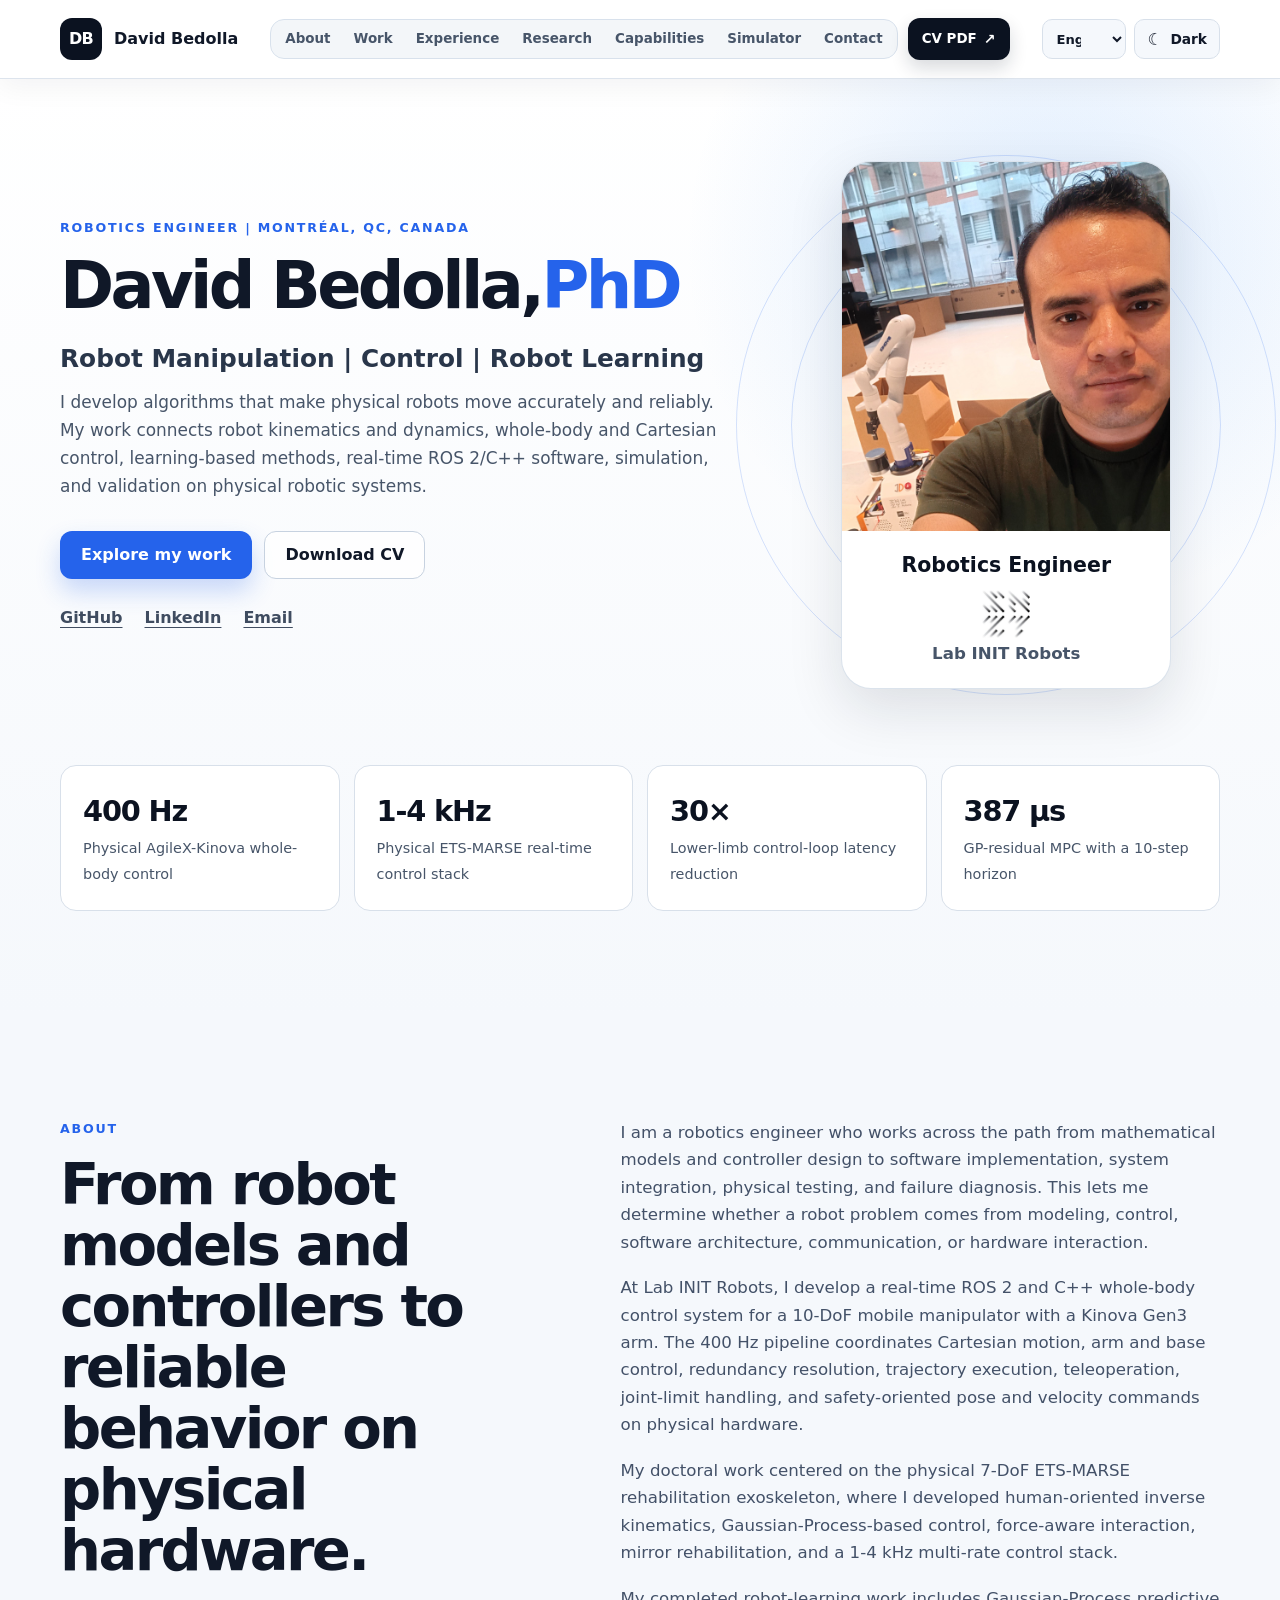
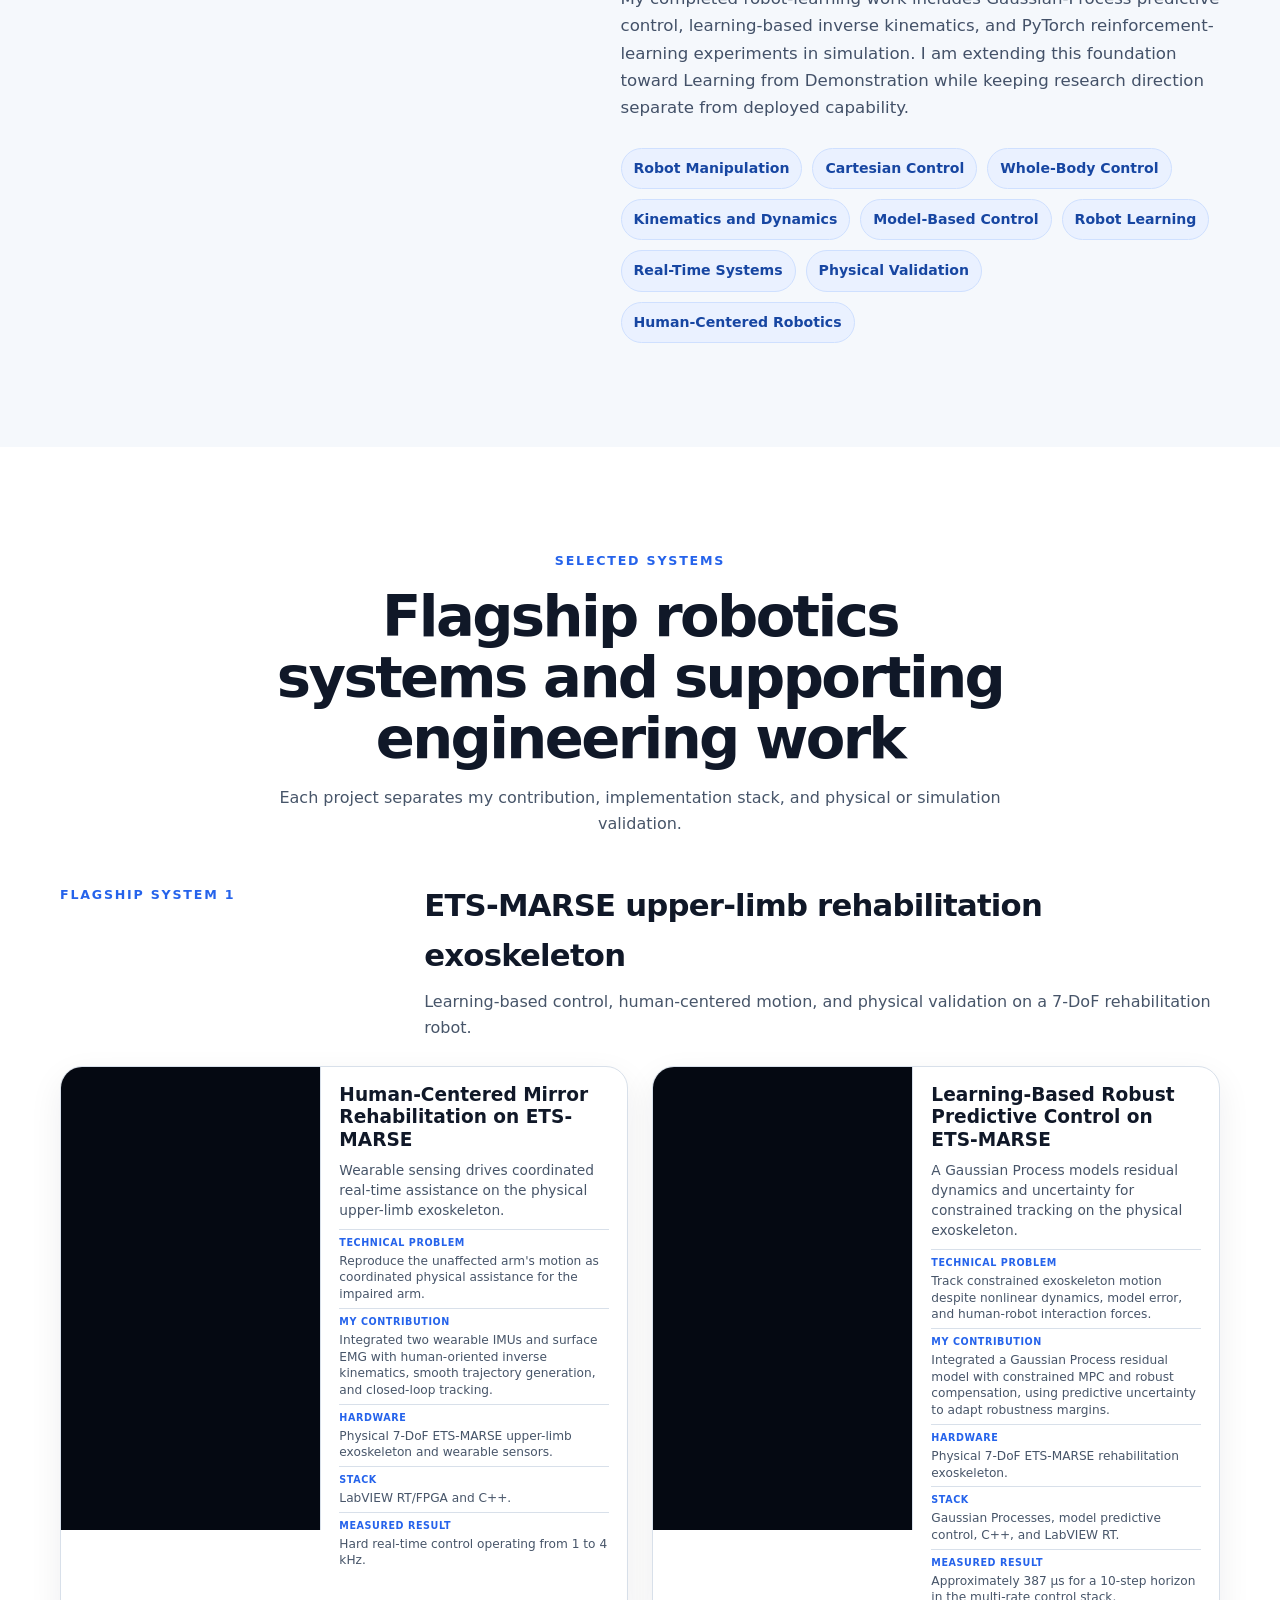
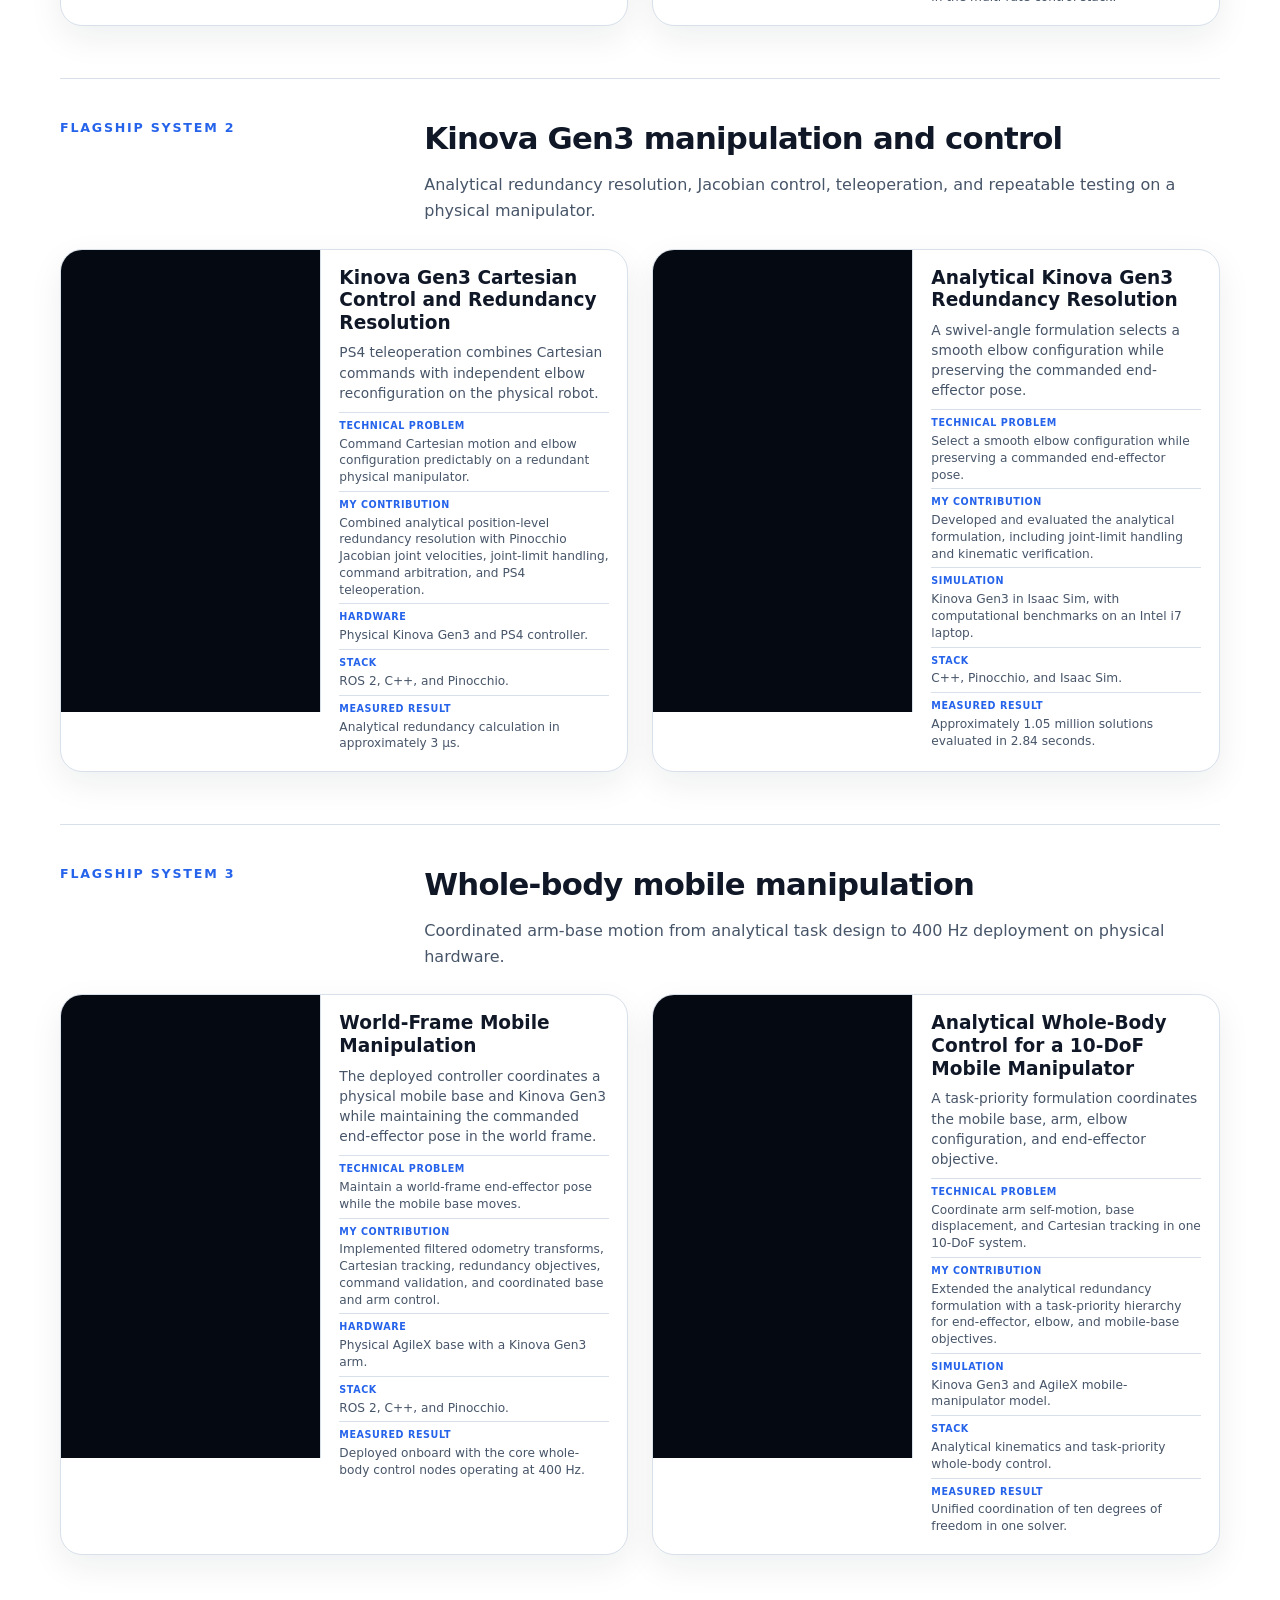
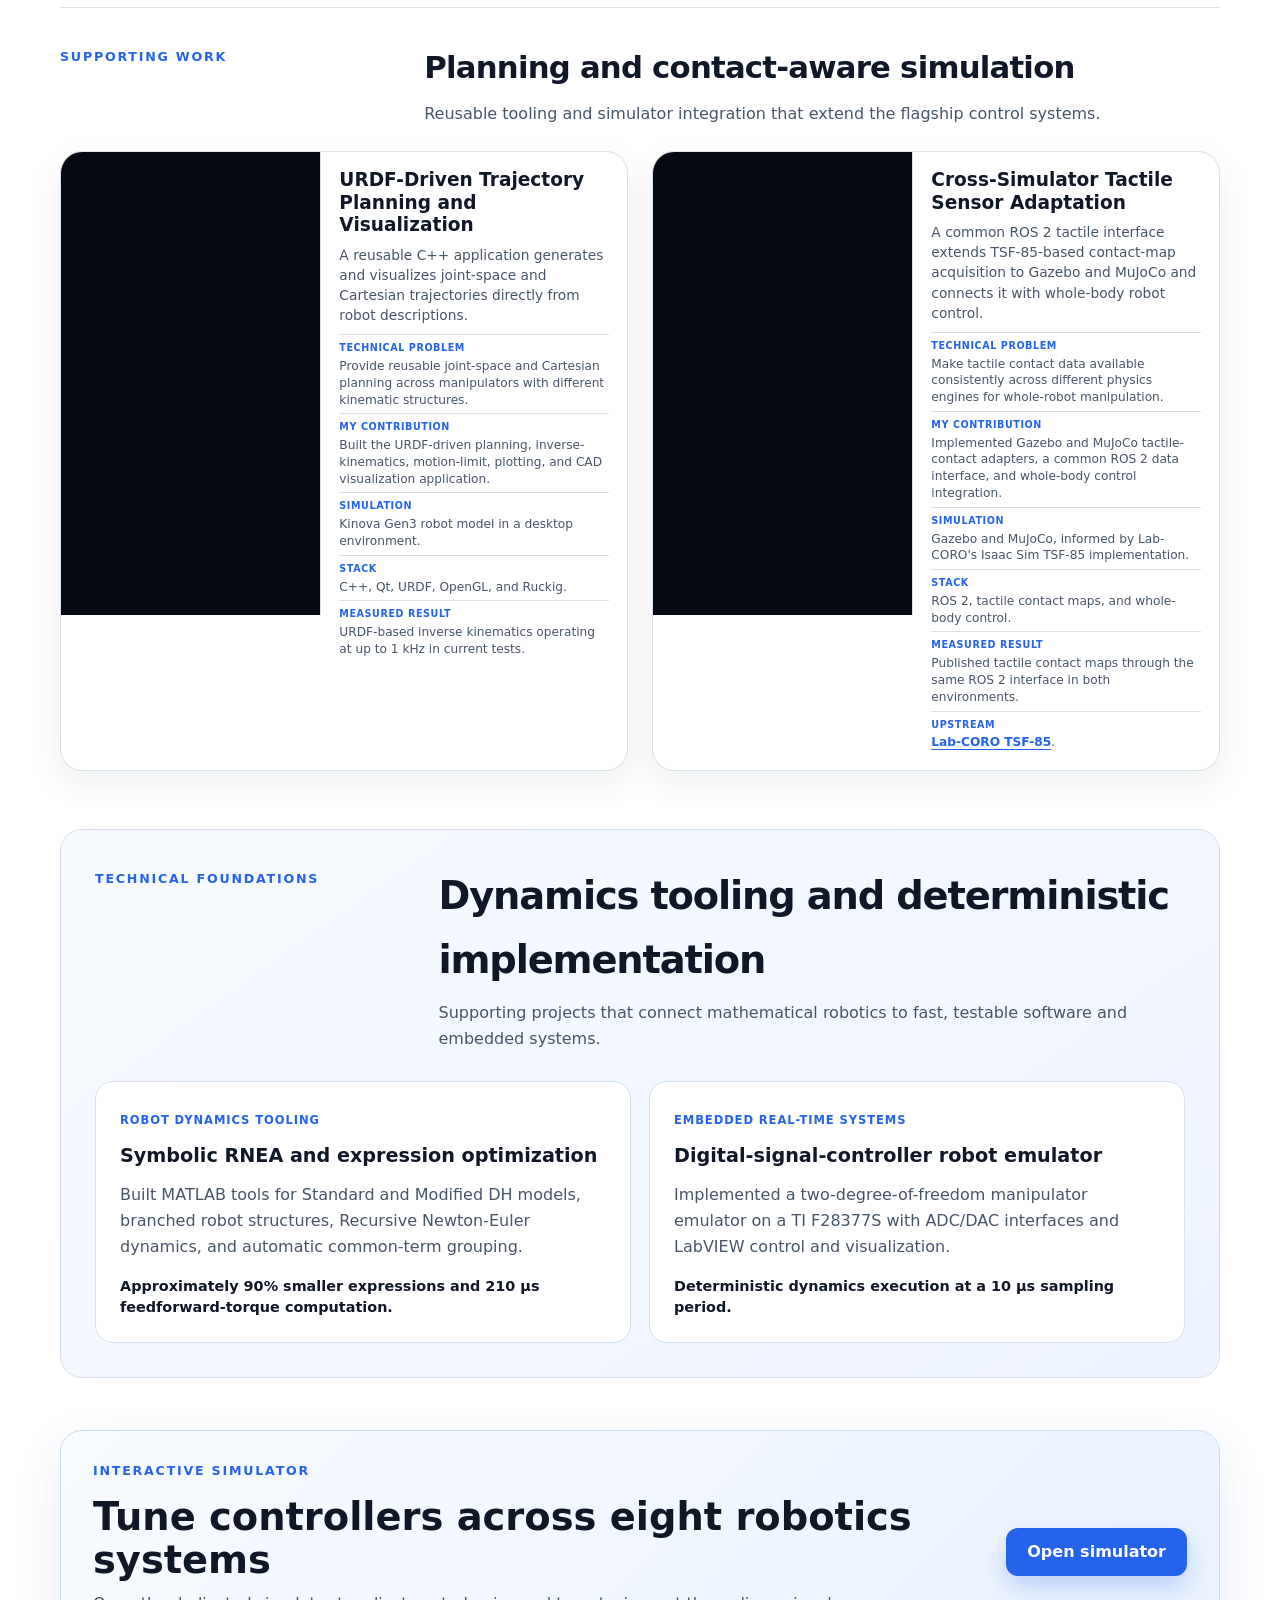
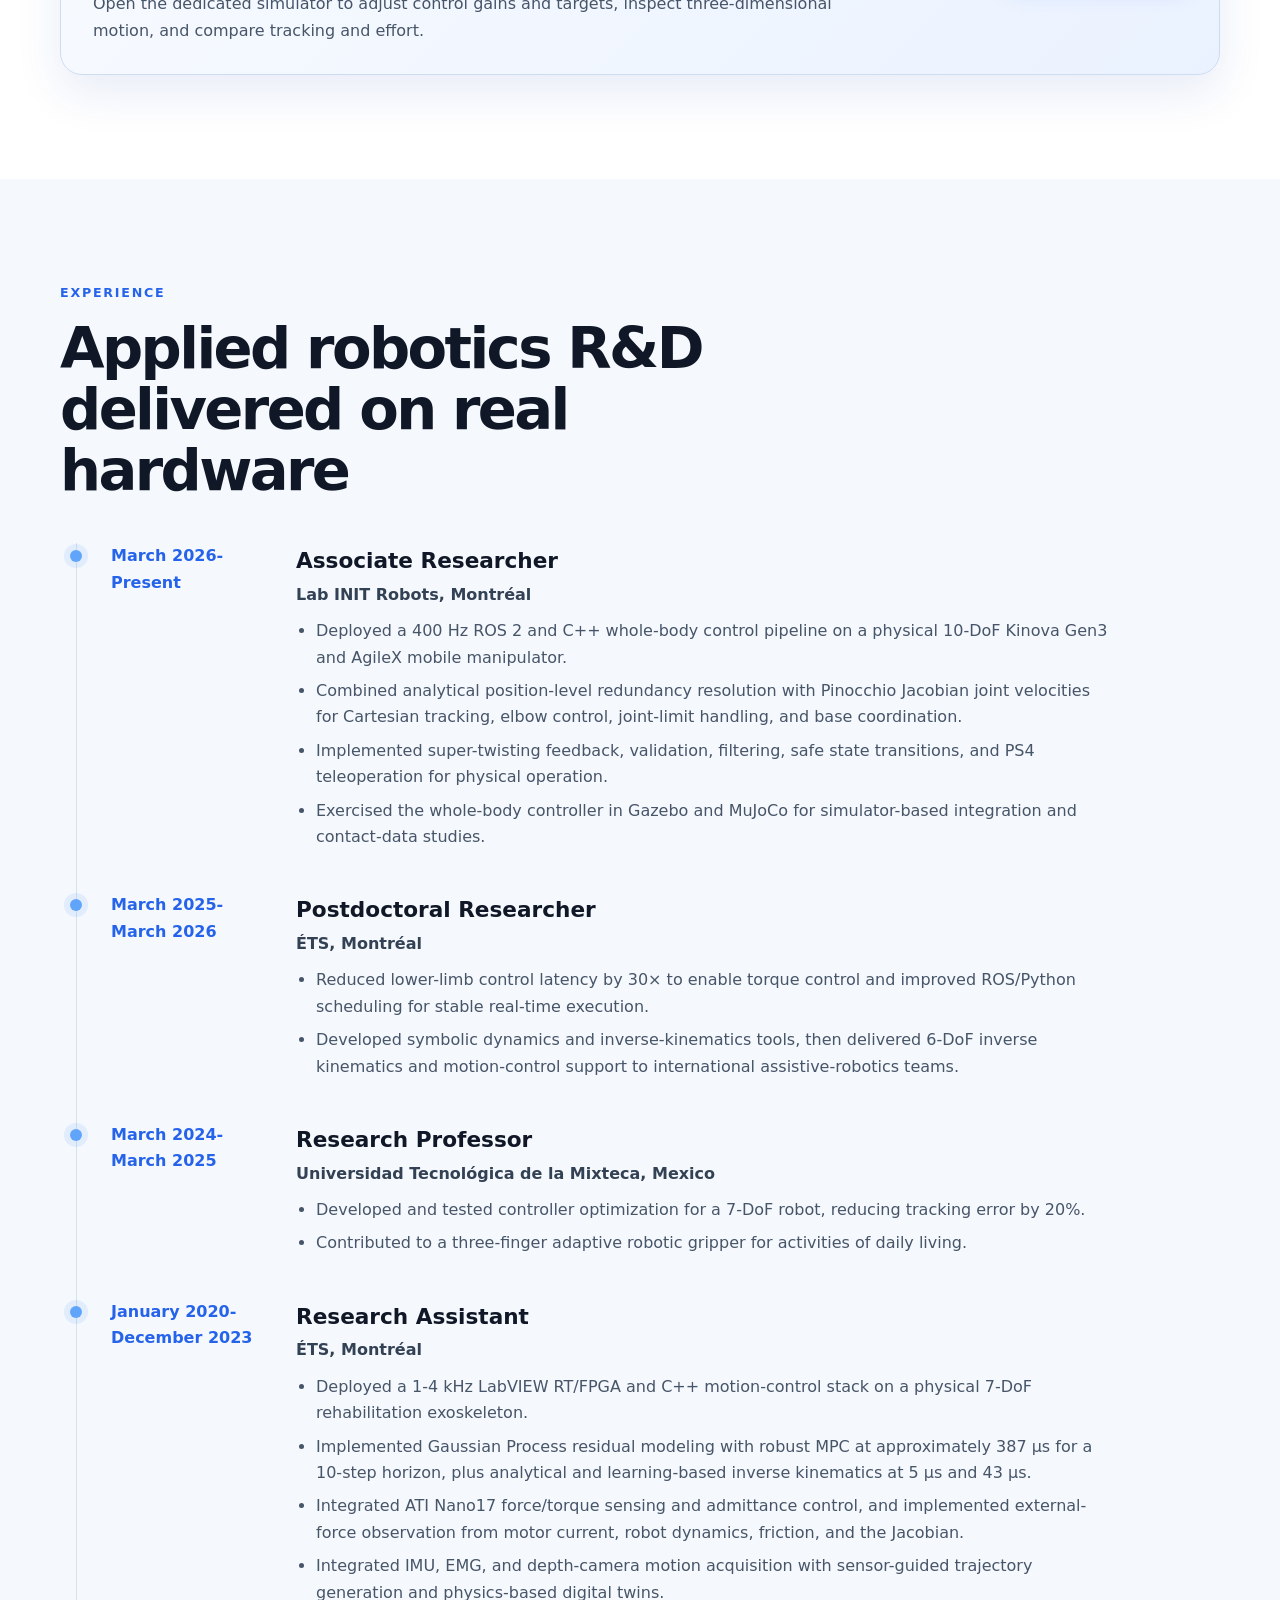
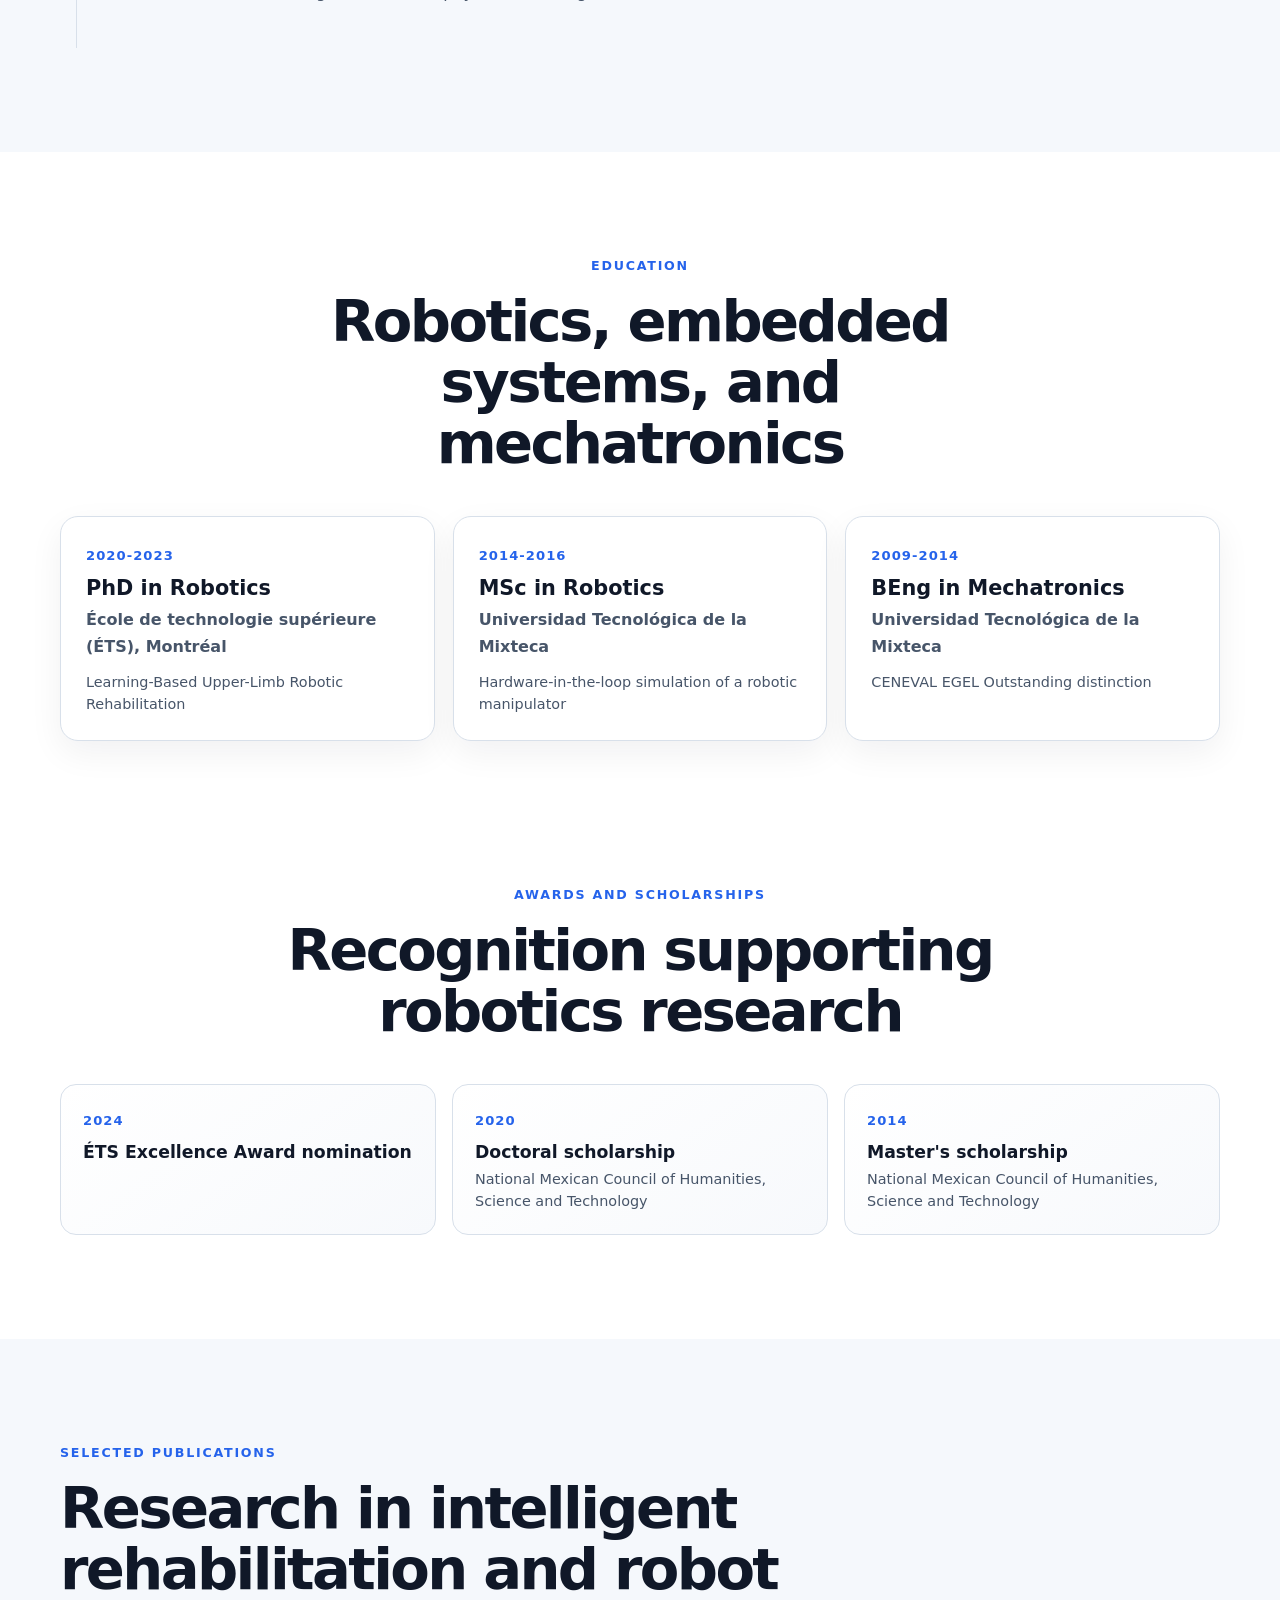
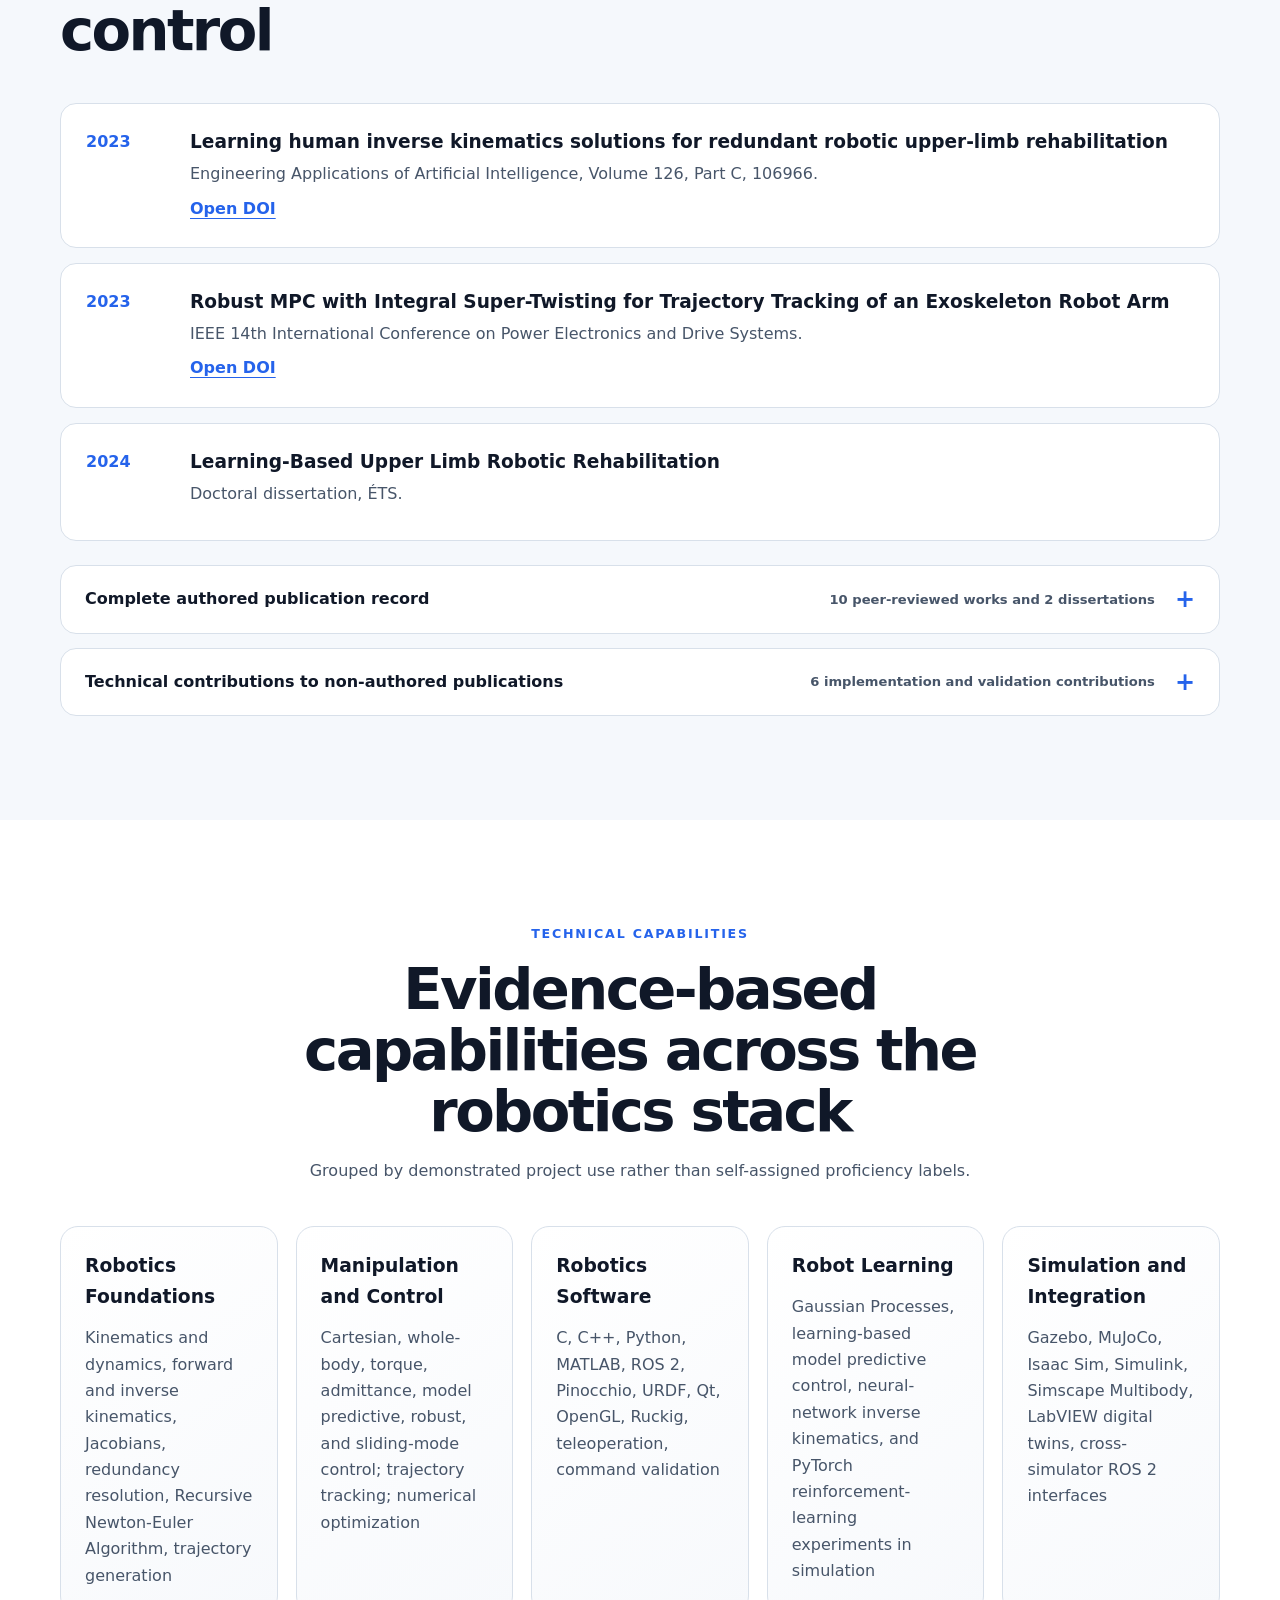
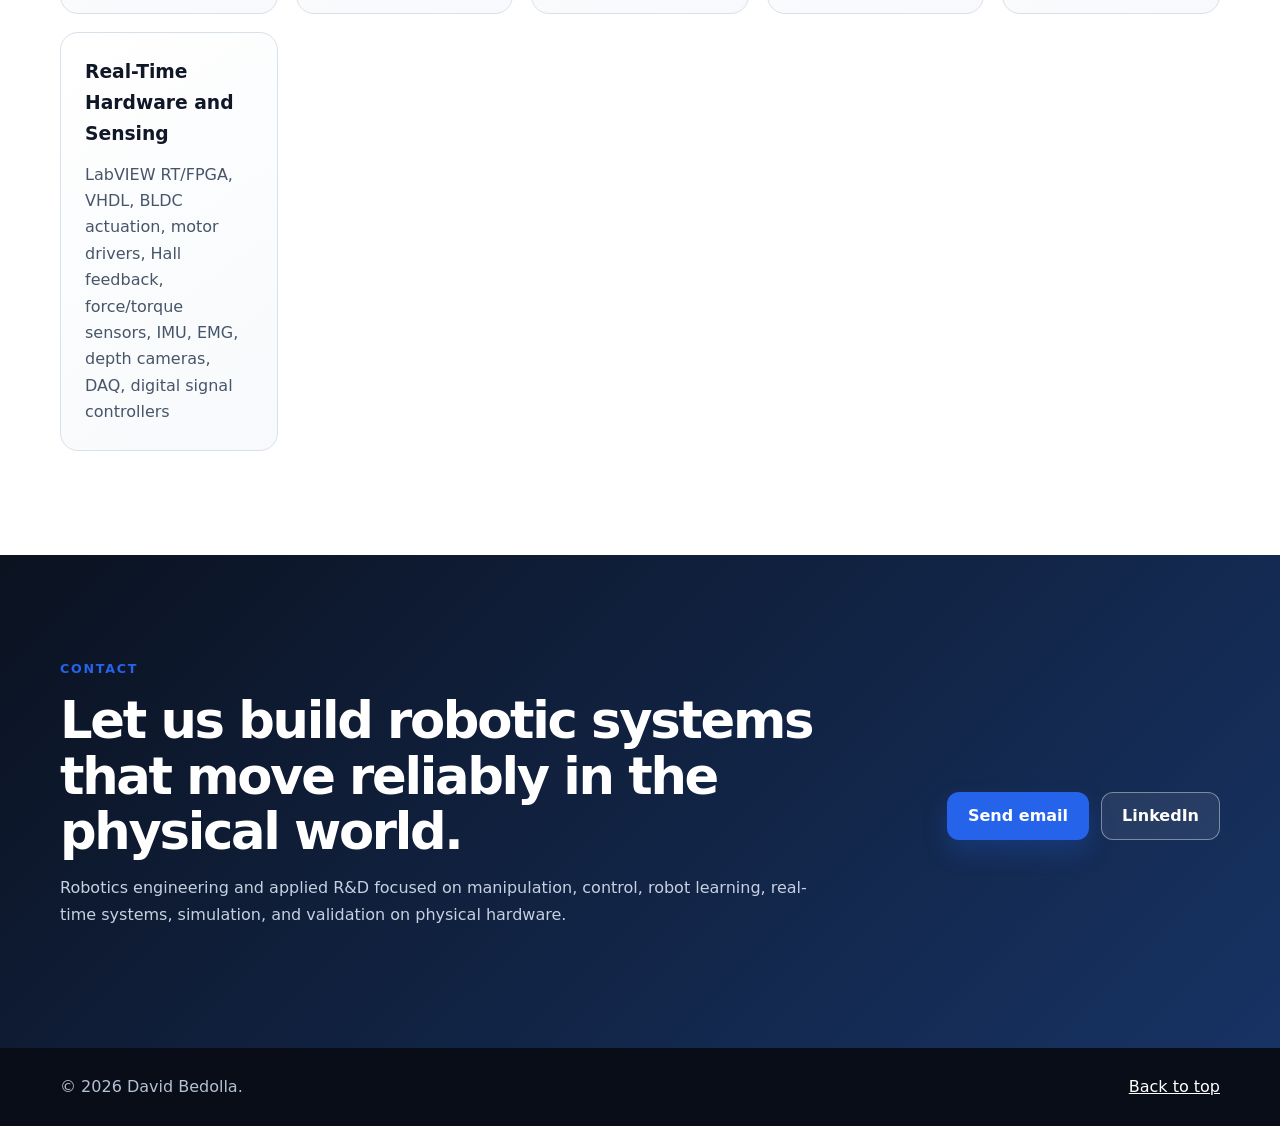
==== commit 062581ba: "Update portfolio profile and CV" ====
--- a/index.html
+++ b/index.html
@@ -4,25 +4,25 @@
   <meta charset="utf-8">
   <meta name="viewport" content="width=device-width, initial-scale=1">
   <meta name="google" content="notranslate">
-  <meta name="description" content="David Bedolla, PhD, develops real-time C++ and ROS 2 software for robot manipulation, whole-body control, contact-aware robotics, simulation, and reliable physical deployment.">
+  <meta name="description" content="David Bedolla, PhD, is a robotics engineer specializing in robot manipulation, control, and robot learning, with verified work in real-time systems, simulation, and physical robot deployment.">
   <meta name="author" content="David Bedolla">
-  <meta property="og:title" content="David Bedolla, PhD | Robotics Software Engineer">
-  <meta property="og:description" content="Robot manipulation, whole-body control, contact-aware robotics, and real-time C++/ROS 2 software for reliable physical deployment.">
+  <meta property="og:title" content="David Bedolla, PhD | Robotics Engineer">
+  <meta property="og:description" content="Robot manipulation, control, and robot learning connected from kinematics and dynamics to real-time software and physical validation.">
   <meta property="og:type" content="website">
   <meta property="og:url" content="https://bedolladavidphd.github.io/">
   <meta property="og:image" content="https://bedolladavidphd.github.io/public/og.png">
   <meta property="og:image:type" content="image/png">
   <meta property="og:image:width" content="1732">
   <meta property="og:image:height" content="908">
-  <meta property="og:image:alt" content="David Bedolla, PhD - Robotics Software Engineer">
+  <meta property="og:image:alt" content="David Bedolla, PhD - Robotics Engineer">
   <meta name="twitter:card" content="summary_large_image">
-  <meta name="twitter:title" content="David Bedolla, PhD | Robotics Software Engineer">
-  <meta name="twitter:description" content="Robot manipulation, whole-body control, and real-time C++/ROS 2 software for reliable physical execution.">
+  <meta name="twitter:title" content="David Bedolla, PhD | Robotics Engineer">
+  <meta name="twitter:description" content="Robot manipulation, control, and robot learning connected from mathematical models to reliable physical systems.">
   <meta name="twitter:image" content="https://bedolladavidphd.github.io/public/og.png">
   <link rel="canonical" href="https://bedolladavidphd.github.io/">
   <meta name="theme-color" content="#0b1220">
   <meta name="color-scheme" content="light dark">
-  <title>David Bedolla, PhD | Robotics Software Engineer</title>
+  <title>David Bedolla, PhD | Robotics Engineer</title>
   <link rel="icon" href="assets/images/favicon.svg" type="image/svg+xml">
   <link rel="manifest" href="site.webmanifest">
   <script>
@@ -35,8 +35,8 @@
       document.documentElement.dataset.theme = 'light';
     }
   </script>
-  <link rel="stylesheet" href="assets/css/styles.css?v=20260812-progression-1">
-  <script defer src="assets/js/i18n.js?v=20260812-progression-1"></script>
+  <link rel="stylesheet" href="assets/css/styles.css?v=20260821-profile-1">
+  <script defer src="assets/js/i18n.js?v=20260821-profile-1"></script>
   <script defer src="assets/js/main.js?v=20260812-tsf85-1"></script>
 </head>
 <body>
@@ -52,14 +52,14 @@
       <nav id="site-nav" class="site-nav" aria-label="Primary navigation">
         <div class="nav-section-links" aria-label="Page sections">
           <a href="#about">About</a>
-          <a href="#projects">Portfolio</a>
+          <a href="#projects">Work</a>
           <a href="#experience">Experience</a>
-          <a href="#publications">Publications</a>
-          <a href="#skills">Skills</a>
+          <a href="#publications">Research</a>
+          <a href="#skills">Capabilities</a>
           <a href="simulator/">Simulator</a>
           <a href="#contact">Contact</a>
         </div>
-        <a class="nav-cta" href="documents/David_Bedolla_CV.pdf?v=20260812-tsf85-1" target="_blank" rel="noopener">
+        <a class="nav-cta" href="documents/David_Bedolla_CV.pdf?v=20260821-profile-1" target="_blank" rel="noopener">
           <span>CV PDF</span><span class="nav-cta-arrow" aria-hidden="true">↗</span>
         </a>
       </nav>
@@ -88,15 +88,15 @@
     <section class="hero section-pad">
       <div class="container hero-grid">
         <div class="hero-copy reveal">
-          <p class="eyebrow">Robotics Software Engineer | Montréal, QC, Canada</p>
+          <p class="eyebrow">Robotics Engineer | Montréal, QC, Canada</p>
           <h1 class="hero-name notranslate" translate="no">David Bedolla, <span>PhD</span></h1>
-          <p class="hero-role">Robot Manipulation | Whole-Body Control | Real-Time C++/ROS 2 | Contact-Aware Robotics</p>
+          <p class="hero-role">Robot Manipulation | Control | Robot Learning</p>
           <p class="hero-summary">
-            I develop and deploy robotics software that converts task-level commands, robot models, and sensor information into reliable motion on physical robots. My work spans whole-body mobile manipulation, Cartesian control, redundancy resolution, teleoperation, learning-based control, and real-time hardware integration.
+            I develop algorithms that make physical robots move accurately and reliably. My work connects robot kinematics and dynamics, whole-body and Cartesian control, learning-based methods, real-time ROS 2/C++ software, simulation, and validation on physical robotic systems.
           </p>
           <div class="hero-actions">
             <a class="button primary" href="#projects">Explore my work</a>
-            <a class="button secondary" href="documents/David_Bedolla_CV.pdf?v=20260812-tsf85-1" target="_blank" rel="noopener">Download CV</a>
+            <a class="button secondary" href="documents/David_Bedolla_CV.pdf?v=20260821-profile-1" target="_blank" rel="noopener">Download CV</a>
           </div>
           <div class="social-row" aria-label="Professional links">
             <a href="https://github.com/BedollaDavidPhD" target="_blank" rel="noopener">GitHub</a>
@@ -111,7 +111,7 @@
               <img class="profile-photo" src="assets/images/profile.jpg?v=20260730-portrait" alt="David Bedolla in a robotics laboratory" width="1536" height="2048" decoding="async" fetchpriority="high">
             </div>
             <div class="portrait-caption">
-              <strong>Robotics Software Engineer</strong>
+              <strong>Robotics Engineer</strong>
               <span class="employer-lockup">
                 <img class="init-logo" src="assets/images/init-robots-logo.png?v=20260730-portrait" alt="INIT Robots logo" width="200" height="200" decoding="async">
                 <span>Lab INIT Robots</span>
@@ -123,15 +123,11 @@
         </div>
       </div>
 
-      <div class="container impact-grid reveal" aria-label="Selected impact metrics">
-        <article><strong>400 Hz</strong><span>Whole-body control deployment</span></article>
-        <article><strong>3 μs</strong><span>Redundancy-resolution runtime</span></article>
-        <article><strong>30×</strong><span>Lower-limb control speedup</span></article>
-        <article><strong>1-4 kHz</strong><span>Hard real-time exoskeleton control</span></article>
-        <article><strong>20%</strong><span>Tracking improvement with PSO tuning</span></article>
-        <article><strong>90%</strong><span>Smaller symbolic model expressions</span></article>
-        <article><strong>210 μs</strong><span>Feedforward torque computation</span></article>
-        <article><strong>5 μs</strong><span>Closed-form inverse kinematics</span></article>
+      <div class="container impact-grid reveal" aria-label="Selected verified engineering results">
+        <article><strong>400 Hz</strong><span>Physical AgileX-Kinova whole-body control</span></article>
+        <article><strong>1-4 kHz</strong><span>Physical ETS-MARSE real-time control stack</span></article>
+        <article><strong>30×</strong><span>Lower-limb control-loop latency reduction</span></article>
+        <article><strong>387 μs</strong><span>GP-residual MPC with a 10-step horizon</span></article>
       </div>
     </section>
 
@@ -139,30 +135,31 @@
       <div class="container two-col">
         <div class="section-heading reveal">
           <p class="eyebrow">About</p>
-          <h2>Building reliable robot manipulation from models, sensing, and real-time software.</h2>
+          <h2>From robot models and controllers to reliable behavior on physical hardware.</h2>
         </div>
         <div class="about-copy reveal">
           <p>
-            I am a robotics software engineer with applied R&amp;D experience across the full path from task-level commands and mathematical models to reliable motion on physical robots. I design kinematics and dynamics algorithms, deterministic motion and control software, sensor and hardware interfaces, and validation workflows using C++, ROS 2, Pinocchio, LabVIEW RT and FPGA, MATLAB and Simulink, and Python.
+            I am a robotics engineer who works across the path from mathematical models and controller design to software implementation, system integration, physical testing, and failure diagnosis. This lets me determine whether a robot problem comes from modeling, control, software architecture, communication, or hardware interaction.
           </p>
           <p>
             At Lab INIT Robots, I develop a real-time ROS 2 and C++ whole-body control system for a 10-DoF mobile manipulator with a Kinova Gen3 arm. The 400 Hz pipeline coordinates Cartesian motion, arm and base control, redundancy resolution, trajectory execution, teleoperation, joint-limit handling, and safety-oriented pose and velocity commands on physical hardware.
           </p>
           <p>
-            I have also exercised whole-body control in Gazebo and MuJoCo, completed PyTorch reinforcement-learning experiments in simulation, and adapted contact-data interfaces between simulators. These simulation results are presented separately from my physical robot deployments.
+            My doctoral work centered on the physical 7-DoF ETS-MARSE rehabilitation exoskeleton, where I developed human-oriented inverse kinematics, Gaussian-Process-based control, force-aware interaction, mirror rehabilitation, and a 1-4 kHz multi-rate control stack.
           </p>
           <p>
-            My current development direction is Learning from Demonstration for manipulation. It builds on completed work in teleoperation, IMU, EMG, depth-camera motion acquisition, cross-simulator contact modeling, and model-based execution to develop data-collection and policy-execution pipelines.
+            My completed robot-learning work includes Gaussian-Process predictive control, learning-based inverse kinematics, and PyTorch reinforcement-learning experiments in simulation. I am extending this foundation toward Learning from Demonstration while keeping research direction separate from deployed capability.
           </p>
-          <div class="focus-tags" aria-label="Research interests">
-            <span>Real-Time Control</span>
-            <span>Robotics Software</span>
+          <div class="focus-tags" aria-label="Professional focus areas">
             <span>Robot Manipulation</span>
+            <span>Cartesian Control</span>
             <span>Whole-Body Control</span>
-            <span>Teleoperation</span>
-            <span>Human Motion Capture</span>
-            <span>Contact-Aware Robotics</span>
-            <span>Model-Based Execution</span>
+            <span>Kinematics and Dynamics</span>
+            <span>Model-Based Control</span>
+            <span>Robot Learning</span>
+            <span>Real-Time Systems</span>
+            <span>Physical Validation</span>
+            <span>Human-Centered Robotics</span>
           </div>
         </div>
       </div>
@@ -171,16 +168,23 @@
     <section id="projects" class="section-pad">
       <div class="container">
         <div class="section-heading centered reveal">
-          <p class="eyebrow">Robotics portfolio</p>
-          <h2>Research and engineering work</h2>
+          <p class="eyebrow">Selected systems</p>
+          <h2>Flagship robotics systems and supporting engineering work</h2>
+          <p>Each project separates my contribution, implementation stack, and physical or simulation validation.</p>
         </div>
 
         <div class="project-grid">
-          <article class="project-card featured-project reveal" data-project-id="exoskeleton-control">
+          <div class="project-group-heading reveal">
+            <p class="eyebrow">Flagship system 1</p>
+            <h3>ETS-MARSE upper-limb rehabilitation exoskeleton</h3>
+            <p>Learning-based control, human-centered motion, and physical validation on a 7-DoF rehabilitation robot.</p>
+          </div>
+
+          <article class="project-card reveal" data-project-id="exoskeleton-control">
             <img src="assets/images/exoskeleton.svg" alt="Stylized rehabilitation exoskeleton illustration" loading="lazy" decoding="async">
             <div class="project-body">
-              <h3>Real-Time Mirror Rehabilitation with a 7-DoF Exoskeleton</h3>
-              <p class="project-summary">Wearable sensing drives coordinated real-time assistance on a physical upper-limb exoskeleton.</p>
+              <h3>Human-Centered Mirror Rehabilitation on ETS-MARSE</h3>
+              <p class="project-summary">Wearable sensing drives coordinated real-time assistance on the physical upper-limb exoskeleton.</p>
               <dl class="project-facts">
                 <div><dt>Technical problem</dt><dd>Reproduce the unaffected arm's motion as coordinated physical assistance for the impaired arm.</dd></div>
                 <div><dt>My contribution</dt><dd>Integrated two wearable IMUs and surface EMG with human-oriented inverse kinematics, smooth trajectory generation, and closed-loop tracking.</dd></div>
@@ -191,10 +195,46 @@
             </div>
           </article>
 
+          <article class="project-card reveal" data-project-id="learning-based-predictive-control">
+            <img src="assets/images/exoskeleton.svg" alt="Stylized rehabilitation exoskeleton control illustration" loading="lazy" decoding="async">
+            <div class="project-body">
+              <h3>Learning-Based Robust Predictive Control on ETS-MARSE</h3>
+              <p class="project-summary">A Gaussian Process models residual dynamics and uncertainty for constrained tracking on the physical exoskeleton.</p>
+              <dl class="project-facts">
+                <div><dt>Technical problem</dt><dd>Track constrained exoskeleton motion despite nonlinear dynamics, model error, and human-robot interaction forces.</dd></div>
+                <div><dt>My contribution</dt><dd>Integrated a Gaussian Process residual model with constrained MPC and robust compensation, using predictive uncertainty to adapt robustness margins.</dd></div>
+                <div><dt>Hardware</dt><dd>Physical 7-DoF ETS-MARSE rehabilitation exoskeleton.</dd></div>
+                <div><dt>Stack</dt><dd>Gaussian Processes, model predictive control, C++, and LabVIEW RT.</dd></div>
+                <div><dt>Measured result</dt><dd>Approximately 387 μs for a 10-step horizon in the multi-rate control stack.</dd></div>
+              </dl>
+            </div>
+          </article>
+
+          <div class="project-group-heading reveal">
+            <p class="eyebrow">Flagship system 2</p>
+            <h3>Kinova Gen3 manipulation and control</h3>
+            <p>Analytical redundancy resolution, Jacobian control, teleoperation, and repeatable testing on a physical manipulator.</p>
+          </div>
+
+          <article class="project-card reveal" data-project-id="mobile-manipulator-nullspace">
+            <img src="assets/images/mobile-manipulator.svg" alt="Stylized Kinova Gen3 manipulation illustration" loading="lazy" decoding="async">
+            <div class="project-body">
+              <h3>Kinova Gen3 Cartesian Control and Redundancy Resolution</h3>
+              <p class="project-summary">PS4 teleoperation combines Cartesian commands with independent elbow reconfiguration on the physical robot.</p>
+              <dl class="project-facts">
+                <div><dt>Technical problem</dt><dd>Command Cartesian motion and elbow configuration predictably on a redundant physical manipulator.</dd></div>
+                <div><dt>My contribution</dt><dd>Combined analytical position-level redundancy resolution with Pinocchio Jacobian joint velocities, joint-limit handling, command arbitration, and PS4 teleoperation.</dd></div>
+                <div><dt>Hardware</dt><dd>Physical Kinova Gen3 and PS4 controller.</dd></div>
+                <div><dt>Stack</dt><dd>ROS 2, C++, and Pinocchio.</dd></div>
+                <div><dt>Measured result</dt><dd>Analytical redundancy calculation in approximately 3 μs.</dd></div>
+              </dl>
+            </div>
+          </article>
+
           <article class="project-card reveal" data-project-id="kinova-analytical-redundancy">
             <img src="assets/images/tooling.svg" alt="Stylized Kinova Gen3 kinematics illustration" loading="lazy" decoding="async">
             <div class="project-body">
-              <h3><span class="project-step">1.</span> Analytical Redundancy Resolution for the 7-DoF Kinova Gen3</h3>
+              <h3>Analytical Kinova Gen3 Redundancy Resolution</h3>
               <p class="project-summary">A swivel-angle formulation selects a smooth elbow configuration while preserving the commanded end-effector pose.</p>
               <dl class="project-facts">
                 <div><dt>Technical problem</dt><dd>Select a smooth elbow configuration while preserving a commanded end-effector pose.</dd></div>
@@ -206,17 +246,23 @@
             </div>
           </article>
 
-          <article class="project-card reveal" data-project-id="mobile-manipulator-nullspace">
+          <div class="project-group-heading reveal">
+            <p class="eyebrow">Flagship system 3</p>
+            <h3>Whole-body mobile manipulation</h3>
+            <p>Coordinated arm-base motion from analytical task design to 400 Hz deployment on physical hardware.</p>
+          </div>
+
+          <article class="project-card reveal" data-project-id="mobile-manipulator-world-frame">
             <img src="assets/images/mobile-manipulator.svg" alt="Stylized mobile manipulator illustration" loading="lazy" decoding="async">
             <div class="project-body">
-              <h3><span class="project-step">2.</span> Real-Time Redundancy Resolution on the Kinova Gen3</h3>
-              <p class="project-summary">PS4 teleoperation combines Cartesian commands with independent elbow reconfiguration on the physical robot.</p>
-              <dl class="project-facts">
-                <div><dt>Technical problem</dt><dd>Command Cartesian motion and elbow configuration predictably on a redundant physical manipulator.</dd></div>
-                <div><dt>My contribution</dt><dd>Combined analytical position-level redundancy resolution with Pinocchio Jacobian joint velocities, joint-limit handling, command arbitration, and PS4 teleoperation.</dd></div>
-                <div><dt>Hardware</dt><dd>Physical Kinova Gen3 and PS4 controller.</dd></div>
+              <h3>World-Frame Mobile Manipulation</h3>
+              <p class="project-summary">The deployed controller coordinates a physical mobile base and Kinova Gen3 while maintaining the commanded end-effector pose in the world frame.</p>
+              <dl class="project-facts">
+                <div><dt>Technical problem</dt><dd>Maintain a world-frame end-effector pose while the mobile base moves.</dd></div>
+                <div><dt>My contribution</dt><dd>Implemented filtered odometry transforms, Cartesian tracking, redundancy objectives, command validation, and coordinated base and arm control.</dd></div>
+                <div><dt>Hardware</dt><dd>Physical AgileX base with a Kinova Gen3 arm.</dd></div>
                 <div><dt>Stack</dt><dd>ROS 2, C++, and Pinocchio.</dd></div>
-                <div><dt>Measured result</dt><dd>Analytical redundancy calculation in approximately 3 μs.</dd></div>
+                <div><dt>Measured result</dt><dd>Deployed onboard with the core whole-body control nodes operating at 400 Hz.</dd></div>
               </dl>
             </div>
           </article>
@@ -224,7 +270,7 @@
           <article class="project-card reveal" data-project-id="mobile-manipulator-analytical">
             <img src="assets/images/mobile-manipulator.svg" alt="Stylized mobile manipulator illustration" loading="lazy" decoding="async">
             <div class="project-body">
-              <h3><span class="project-step">3.</span> Analytical Whole-Body Control for a 10-DoF Mobile Manipulator</h3>
+              <h3>Analytical Whole-Body Control for a 10-DoF Mobile Manipulator</h3>
               <p class="project-summary">A task-priority formulation coordinates the mobile base, arm, elbow configuration, and end-effector objective.</p>
               <dl class="project-facts">
                 <div><dt>Technical problem</dt><dd>Coordinate arm self-motion, base displacement, and Cartesian tracking in one 10-DoF system.</dd></div>
@@ -236,35 +282,11 @@
             </div>
           </article>
 
-          <article class="project-card reveal" data-project-id="mobile-manipulator-world-frame">
-            <img src="assets/images/mobile-manipulator.svg" alt="Stylized mobile manipulator illustration" loading="lazy" decoding="async">
-            <div class="project-body">
-              <h3><span class="project-step">4.</span> World-Frame Mobile Manipulation</h3>
-              <p class="project-summary">The deployed controller coordinates a physical mobile base and Kinova Gen3 while maintaining the commanded end-effector pose in the world frame.</p>
-              <dl class="project-facts">
-                <div><dt>Technical problem</dt><dd>Maintain a world-frame end-effector pose while the mobile base moves.</dd></div>
-                <div><dt>My contribution</dt><dd>Implemented filtered odometry transforms, Cartesian tracking, redundancy objectives, command validation, and coordinated base and arm control.</dd></div>
-                <div><dt>Hardware</dt><dd>Physical AgileX base with a Kinova Gen3 arm.</dd></div>
-                <div><dt>Stack</dt><dd>ROS 2, C++, and Pinocchio.</dd></div>
-                <div><dt>Measured result</dt><dd>Deployed onboard with the core whole-body control nodes operating at 400 Hz.</dd></div>
-              </dl>
-            </div>
-          </article>
-
-          <article class="project-card reveal" data-project-id="learning-based-predictive-control">
-            <img src="assets/images/exoskeleton.svg" alt="Stylized rehabilitation exoskeleton control illustration" loading="lazy" decoding="async">
-            <div class="project-body">
-              <h3>Learning-Based Robust Predictive Control for a 7-DoF Rehabilitation Exoskeleton</h3>
-              <p class="project-summary">Gaussian Process modeling, constrained MPC, and robust compensation support responsive trajectory tracking on the physical exoskeleton.</p>
-              <dl class="project-facts">
-                <div><dt>Technical problem</dt><dd>Track constrained exoskeleton motion despite nonlinear dynamics, model error, and human-robot interaction forces.</dd></div>
-                <div><dt>My contribution</dt><dd>Integrated a Gaussian Process residual model with constrained MPC and robust sliding-mode compensation.</dd></div>
-                <div><dt>Hardware</dt><dd>Physical 7-DoF ETS-MARSE rehabilitation exoskeleton.</dd></div>
-                <div><dt>Stack</dt><dd>Gaussian Processes, model predictive control, C++, and LabVIEW RT.</dd></div>
-                <div><dt>Measured result</dt><dd>Approximately 387 μs per control iteration on the physical system.</dd></div>
-              </dl>
-            </div>
-          </article>
+          <div class="project-group-heading reveal">
+            <p class="eyebrow">Supporting work</p>
+            <h3>Planning and contact-aware simulation</h3>
+            <p>Reusable tooling and simulator integration that extend the flagship control systems.</p>
+          </div>
 
           <article class="project-card reveal" data-project-id="trajectory-planning-application">
             <img src="assets/images/tooling.svg" alt="Stylized robot trajectory-planning application illustration" loading="lazy" decoding="async">
@@ -281,7 +303,7 @@
             </div>
           </article>
 
-          <article class="project-card featured-project tactile-project reveal" data-project-id="cross-simulator-tactile-adaptation">
+          <article class="project-card reveal" data-project-id="cross-simulator-tactile-adaptation">
             <img src="assets/images/tooling.svg" alt="Stylized contact-aware robotics simulation illustration" loading="lazy" decoding="async">
             <div class="project-body">
               <h3>Cross-Simulator Tactile Sensor Adaptation</h3>
@@ -296,7 +318,28 @@
               </dl>
             </div>
           </article>
-
+        </div>
+
+        <div class="supporting-work reveal">
+          <div class="supporting-work-heading">
+            <p class="eyebrow">Technical foundations</p>
+            <h3>Dynamics tooling and deterministic implementation</h3>
+            <p>Supporting projects that connect mathematical robotics to fast, testable software and embedded systems.</p>
+          </div>
+          <div class="foundation-grid">
+            <article class="foundation-card">
+              <span>Robot dynamics tooling</span>
+              <h3>Symbolic RNEA and expression optimization</h3>
+              <p>Built MATLAB tools for Standard and Modified DH models, branched robot structures, Recursive Newton-Euler dynamics, and automatic common-term grouping.</p>
+              <strong>Approximately 90% smaller expressions and 210 μs feedforward-torque computation.</strong>
+            </article>
+            <article class="foundation-card">
+              <span>Embedded real-time systems</span>
+              <h3>Digital-signal-controller robot emulator</h3>
+              <p>Implemented a two-degree-of-freedom manipulator emulator on a TI F28377S with ADC/DAC interfaces and LabVIEW control and visualization.</p>
+              <strong>Deterministic dynamics execution at a 10 μs sampling period.</strong>
+            </article>
+          </div>
         </div>
 
         <div class="simulator-cta reveal">
@@ -364,7 +407,7 @@
               <p class="timeline-place">ÉTS, Montréal</p>
               <ul class="timeline-bullets">
                 <li>Deployed a 1-4 kHz LabVIEW RT/FPGA and C++ motion-control stack on a physical 7-DoF rehabilitation exoskeleton.</li>
-                <li>Implemented Gaussian Process residual modeling with robust MPC at approximately 387 μs per iteration, plus analytical and learning-based inverse kinematics at 5 μs and 43 μs.</li>
+                <li>Implemented Gaussian Process residual modeling with robust MPC at approximately 387 μs for a 10-step horizon, plus analytical and learning-based inverse kinematics at 5 μs and 43 μs.</li>
                 <li>Integrated ATI Nano17 force/torque sensing and admittance control, and implemented external-force observation from motor current, robot dynamics, friction, and the Jacobian.</li>
                 <li>Integrated IMU, EMG, and depth-camera motion acquisition with sensor-guided trajectory generation and physics-based digital twins.</li>
               </ul>
@@ -457,7 +500,7 @@
           </article>
 
           <article class="publication reveal">
-            <div class="pub-year">2023</div>
+            <div class="pub-year">2024</div>
             <div>
               <h3>Learning-Based Upper Limb Robotic Rehabilitation</h3>
               <p>Doctoral dissertation, ÉTS.</p>
@@ -469,21 +512,21 @@
           <details class="publication-expand">
             <summary>
               <span>Complete authored publication record</span>
-              <small>12 publications and dissertations</small>
+              <small>10 peer-reviewed works and 2 dissertations</small>
             </summary>
             <ol class="expanded-publications contribution-list">
               <li><strong>Bedolla-Martínez, D.</strong>, Kali, Y., Saad, M., Ochoa-Luna, C., &amp; Rahman, M. H. (2023). <em>Learning human inverse kinematics solutions for redundant robotic upper-limb rehabilitation.</em> Engineering Applications of Artificial Intelligence, 126, 106966. <a href="https://doi.org/10.1016/j.engappai.2023.106966" target="_blank" rel="noopener">DOI</a><span>Contribution: Led development and evaluation of the Gaussian-Process-based inverse-kinematics method for the 7-DoF exoskeleton, achieving approximately 43 μs execution.</span></li>
               <li><strong>Bedolla-Martínez, D.</strong>, Kali, Y., Saad, M., Ochoa-Luna, C., &amp; Rahman, M. H. (2023). <em>Robust MPC with Integral Super-Twisting for Trajectory Tracking of an Exoskeleton Robot Arm.</em> IEEE PEDS. <a href="https://doi.org/10.1109/PEDS57185.2023.10246735" target="_blank" rel="noopener">DOI</a><span>Contribution: Designed and implemented robust MPC with integral super-twisting compensation, then evaluated trajectory tracking in simulation and on the physical ETS-MARSE exoskeleton.</span></li>
-              <li><strong>Bedolla-Martínez, D.</strong> (2023). <em>Learning-Based Upper Limb Robotic Rehabilitation.</em> Doctoral dissertation, ÉTS.<span>Contribution: Integrated intelligent motion control, human-oriented inverse kinematics, learning-based predictive control, and mirror-rehabilitation methods on the ETS-MARSE exoskeleton.</span></li>
-              <li><strong>Bedolla-Martínez, D.</strong> (2016). <em>Emulator of a 2-Degree-of-Freedom Robotic Manipulator Based on a Digital Signal Controller.</em> Master's dissertation, CONACYT National Repository.<span>Contribution: Led development of the digital-signal-controller hardware-in-the-loop emulator for a 2-DoF manipulator.</span></li>
+              <li><strong>Bedolla-Martínez, D.</strong> (2024). <em>Learning-Based Upper Limb Robotic Rehabilitation.</em> Doctoral dissertation, ÉTS.<span>Contribution: Integrated intelligent motion control, human-oriented inverse kinematics, learning-based predictive control, and mirror-rehabilitation methods on the ETS-MARSE exoskeleton.</span></li>
+              <li><strong>Bedolla-Martínez, D.</strong> (2017). <em>Emulador de un robot manipulador de 2 grados de libertad con base en un controlador digital de señales.</em> Master's dissertation, Universidad Tecnológica de la Mixteca.<span>Contribution: Led development of the digital-signal-controller hardware-in-the-loop emulator for a 2-DoF manipulator.</span></li>
               <li><strong>Bedolla-Martínez, D.</strong>, Lugo, E., &amp; Trujillo-Romero, F. (2019). <em>Artificial neural network topology to calculate the PUMA 560's inverse kinematics for real-time applications.</em> Research in Computing Science, 148(8), 397-405.<span>Contribution: Proposed and deployed the neural-network topology for real-time PUMA 560 inverse kinematics.</span></li>
               <li><strong>Bedolla-Martínez, D.</strong>, Ramírez, F., &amp; Arias, J. (2018). <em>Hardware-in-the-loop simulation for a robot manipulator based on a digital signal controller.</em> La Mecatrónica en México, 7, 25-36.<span>Contribution: Developed the F28377S-based hardware-in-the-loop system, achieving a 10 μs sampling period, with a LabVIEW interface for real-time control and visualization.</span></li>
               <li><strong>Bedolla-Martínez, D.</strong>, Lugo, E., Trujillo-Romero, F., &amp; Ramírez, F. (2016). <em>Offline tuner for a discrete PID controller using a multi-objective genetic algorithm.</em> Research in Computing Science, 113, 171-180.<span>Contribution: Developed and simulated the multi-objective genetic-algorithm tuner for a discrete PID controller.</span></li>
               <li>Sosa Méndez, D., García Cena, C. E., <strong>Bedolla-Martínez, D.</strong>, &amp; Martín González, A. (2024). <em>Innovative Metaheuristic Optimization Approach with a Bi-Triad for Rehabilitation Exoskeletons.</em> Sensors, 24(7), 2231. <a href="https://doi.org/10.3390/s24072231" target="_blank" rel="noopener">DOI</a><span>Contribution: Contributed to development and testing of the metaheuristic parameter-tuning strategy for the rehabilitation exoskeleton.</span></li>
-              <li>Rahman, M. M., Shahria, M. T., Sunny, M. S. H., Khan, M. M. R., <strong>Bedolla-Martínez, D.</strong>, &amp; Rahman, M. H. (2024). <em>Development of a Three-Finger Adaptive Robotic Gripper to Assist Activities of Daily Living.</em> Designs, 8(2), 35. <a href="https://doi.org/10.3390/designs8020035" target="_blank" rel="noopener">DOI</a><span>Contribution: Contributed to the mechanical design of the adaptive three-finger assistive gripper.</span></li>
-              <li>Sosa Méndez, D., <strong>Bedolla-Martínez, D.</strong>, Saad, M., Kali, Y., Garcia Cena, C. E., &amp; Martin Gonzalez, Á. (2025). <em>Upper-Limb Robotic Rehabilitation: Online Sliding Mode Controller Gain Tuning Using Particle Swarm Optimization.</em> Robotics, 14(4), 51. <a href="https://doi.org/10.3390/robotics14040051" target="_blank" rel="noopener">DOI</a><span>Contribution: Contributed to real-time control validation and system integration.</span></li>
-              <li>Rahman, M. M., Zarif, M. I. I., Shahria, M. T., <strong>Bedolla-Martinez, D.</strong>, De Caro, J. D. S., Ahamed, S. I., &amp; Rahman, M. H. (2025). <em>Development of a User-Friendly Simulation Model and Control System for Wheelchair-Mounted Robots Performing Pick-and-Place Tasks in Assistive Environments.</em> 6th International Conference on Artificial Intelligence, Robotics and Control.<span>Contribution: Contributed inverse-kinematics modeling to the wheelchair-mounted robot simulation and control system.</span></li>
-              <li>Rahman, M. M., Zarif, M. I. I., Shahria, M. T., <strong>Bedolla-Martinez, D.</strong>, De Caro, J. D. S., Ahamed, S. I., &amp; Rahman, M. H. (2025). <em>Wheelchair-Mounted Robotic Arms: A Systematic Review of Technical Design and Activities of Daily Living Outcomes.</em> Disability and Rehabilitation: Assistive Technology. <a href="https://doi.org/10.1080/17483107.2025.2547042" target="_blank" rel="noopener">DOI</a><span>Contribution: Conducted literature review and contributed manuscript revision and editing.</span></li>
+              <li>Rahman, M. M., Shahria, M. T., Sunny, M. S. H., Khan, M. M. R., Islam, E., Swapnil, A. A. Z., <strong>Bedolla-Martínez, D.</strong>, &amp; Rahman, M. H. (2024). <em>Development of a Three-Finger Adaptive Robotic Gripper to Assist Activities of Daily Living.</em> Designs, 8(2), 35. <a href="https://doi.org/10.3390/designs8020035" target="_blank" rel="noopener">DOI</a><span>Contribution: Contributed supervision to the adaptive-gripper research.</span></li>
+              <li>Sosa Méndez, D., <strong>Bedolla-Martínez, D.</strong>, Saad, M., Kali, Y., García Cena, C. E., &amp; Álvarez, Á. L. (2025). <em>Upper-Limb Robotic Rehabilitation: Online Sliding Mode Controller Gain Tuning Using Particle Swarm Optimization.</em> Robotics, 14(4), 51. <a href="https://doi.org/10.3390/robotics14040051" target="_blank" rel="noopener">DOI</a><span>Contribution: Contributed to real-time control validation and system integration.</span></li>
+              <li>Rahman, M. M., Zarif, M. I. I., Shahria, M. T., <strong>Bedolla-Martinez, D.</strong>, De Caro, J. D. S., Ahamed, S. I., &amp; Rahman, M. H. (2025). <em>Development of a User-Friendly Simulation Model and Control System for Wheelchair-Mounted Robots Performing Pick-and-Place Tasks in Assistive Environments.</em> 6th International Conference on Artificial Intelligence, Robotics and Control, 17-22. <a href="https://doi.org/10.1109/AIRC64931.2025.11077502" target="_blank" rel="noopener">DOI</a><span>Contribution: Contributed inverse-kinematics modeling to the wheelchair-mounted robot simulation and control system.</span></li>
+              <li>Rahman, M. M., Banik, N., Sunny, M. S. H., Zarif, M. I. I., <strong>Bedolla-Martinez, D.</strong>, Schultz, K., Ahamed, S. I., &amp; Rahman, M. H. (2025). <em>Wheelchair-Mounted Robotic Arms: A Systematic Review of Technical Design and Activities of Daily Living Outcomes.</em> Disability and Rehabilitation: Assistive Technology, 20(7), 2532-2556. <a href="https://doi.org/10.1080/17483107.2025.2547042" target="_blank" rel="noopener">DOI</a><span>Contribution: Conducted literature review and contributed manuscript revision and editing.</span></li>
             </ol>
           </details>
 
@@ -508,42 +551,35 @@
     <section id="skills" class="section-pad">
       <div class="container">
         <div class="section-heading centered reveal">
-          <p class="eyebrow">Technical skills</p>
-          <h2>Tools used across the robotics stack</h2>
+          <p class="eyebrow">Technical capabilities</p>
+          <h2>Evidence-based capabilities across the robotics stack</h2>
+          <p>Grouped by demonstrated project use rather than self-assigned proficiency labels.</p>
         </div>
 
         <div class="skills-grid">
           <article class="skill-card reveal">
-            <h3>Programming</h3>
-            <p>C, C++, Python, MATLAB, LabVIEW, VHDL</p>
+            <h3>Robotics Foundations</h3>
+            <p>Kinematics and dynamics, forward and inverse kinematics, Jacobians, redundancy resolution, Recursive Newton-Euler Algorithm, trajectory generation</p>
           </article>
           <article class="skill-card reveal">
-            <h3>Robotics</h3>
-            <p>ROS 2, Pinocchio, URDF, Cartesian control, redundancy resolution, whole-body control, mobile manipulation, teleoperation, motion planning</p>
+            <h3>Manipulation and Control</h3>
+            <p>Cartesian, whole-body, torque, admittance, model predictive, robust, and sliding-mode control; trajectory tracking; numerical optimization</p>
+          </article>
+          <article class="skill-card reveal">
+            <h3>Robotics Software</h3>
+            <p>C, C++, Python, MATLAB, ROS 2, Pinocchio, URDF, Qt, OpenGL, Ruckig, teleoperation, command validation</p>
           </article>
           <article class="skill-card reveal">
             <h3>Robot Learning</h3>
-            <p>PyTorch, reinforcement learning, Gaussian Processes, learning-based model predictive control, neural-network inverse kinematics</p>
+            <p>Gaussian Processes, learning-based model predictive control, neural-network inverse kinematics, and PyTorch reinforcement-learning experiments in simulation</p>
           </article>
           <article class="skill-card reveal">
-            <h3>Interaction and Sensing</h3>
-            <p>Force/torque sensing, admittance control, external-force observation, tactile-sensor simulation, IMU, EMG, depth cameras</p>
+            <h3>Simulation and Integration</h3>
+            <p>Gazebo, MuJoCo, Isaac Sim, Simulink, Simscape Multibody, LabVIEW digital twins, cross-simulator ROS 2 interfaces</p>
           </article>
           <article class="skill-card reveal">
-            <h3>Modeling and Control</h3>
-            <p>Robot kinematics and dynamics, Recursive Newton-Euler Algorithm, numerical optimization, model predictive control, sliding-mode control, trajectory generation</p>
-          </article>
-          <article class="skill-card reveal">
-            <h3>Simulation</h3>
-            <p>Gazebo, MuJoCo, Isaac Sim, Simulink, Simscape Multibody, LabVIEW digital twins</p>
-          </article>
-          <article class="skill-card reveal">
-            <h3>Real-Time Systems and Hardware</h3>
-            <p>Real-time C++ control, LabVIEW RT/FPGA, DAQ systems, digital signal controllers, microcontrollers</p>
-          </article>
-          <article class="skill-card reveal">
-            <h3>Earlier Machine-Learning Experience</h3>
-            <p>TensorFlow, convolutional neural networks, computer vision</p>
+            <h3>Real-Time Hardware and Sensing</h3>
+            <p>LabVIEW RT/FPGA, VHDL, BLDC actuation, motor drivers, Hall feedback, force/torque sensors, IMU, EMG, depth cameras, DAQ, digital signal controllers</p>
           </article>
         </div>
       </div>
@@ -553,8 +589,8 @@
       <div class="container contact-card reveal">
         <div>
           <p class="eyebrow">Contact</p>
-          <h2>Let us build reliable robot motion from models to real hardware.</h2>
-          <p>Professional work in robotics software engineering and applied R&amp;D, focused on robot manipulation, whole-body control, contact-aware systems, teleoperation, simulation, and reliable hardware integration.</p>
+          <h2>Let us build robotic systems that move reliably in the physical world.</h2>
+          <p>Robotics engineering and applied R&amp;D focused on manipulation, control, robot learning, real-time systems, simulation, and validation on physical hardware.</p>
         </div>
         <div class="contact-actions">
           <a class="button primary" href="mailto:davidbedollamartinez@outlook.es">Send email</a>
--- a/assets/css/styles.css
+++ b/assets/css/styles.css
@@ -300,6 +300,20 @@
 .focus-tags span { padding: 8px 12px; color: #1746a2; background: #eaf1ff; border: 1px solid #cfe0ff; border-radius: 999px; font-size: 0.88rem; font-weight: 720; }
 
 .project-grid { display: grid; grid-template-columns: repeat(2, 1fr); gap: 24px; }
+.project-group-heading {
+  grid-column: 1 / -1;
+  display: grid;
+  grid-template-columns: minmax(180px, 0.42fr) 1fr;
+  column-gap: 30px;
+  align-items: end;
+  margin-top: 28px;
+  padding-top: 34px;
+  border-top: 1px solid var(--line);
+}
+.project-group-heading:first-child { margin-top: 0; padding-top: 0; border-top: 0; }
+.project-group-heading .eyebrow { grid-row: 1 / span 2; align-self: start; margin-top: 5px; }
+.project-group-heading h3 { margin: 0; font-size: clamp(1.45rem, 2.4vw, 2.15rem); letter-spacing: -0.025em; }
+.project-group-heading > p:not(.eyebrow) { margin: 8px 0 0; color: var(--muted); }
 .project-card { overflow: hidden; border: 1px solid var(--line); border-radius: var(--radius); background: white; box-shadow: 0 12px 34px rgba(15, 23, 42, 0.07); }
 .project-card > img,
 .project-media { width: 100%; aspect-ratio: 16 / 8.8; object-fit: cover; background: #eef4ff; }
@@ -322,7 +336,7 @@
 }
 .project-card.has-video {
   display: grid;
-  grid-template-columns: 52% 48%;
+  grid-template-columns: 46% 54%;
   align-items: start;
 }
 .project-card.has-video > .project-media {
@@ -332,10 +346,10 @@
   background: #050912;
   border-right: 1px solid var(--line);
 }
-.project-card.has-video .project-body { min-width: 0; padding: 14px 15px 16px; }
+.project-card.has-video .project-body { min-width: 0; padding: 17px 18px 19px; }
 .project-card.has-video .project-kicker { margin-bottom: 4px; font-size: 0.66rem; line-height: 1.35; }
-.project-card.has-video h3 { margin-bottom: 7px; font-size: 1.08rem; line-height: 1.18; }
-.project-card.has-video p:not(.project-kicker) { margin: 0; font-size: 0.82rem; line-height: 1.43; }
+.project-card.has-video h3 { margin-bottom: 8px; font-size: 1.16rem; line-height: 1.22; }
+.project-card.has-video p:not(.project-kicker) { margin: 0; font-size: 0.86rem; line-height: 1.46; }
 .project-card.has-video ul { margin: 11px 0 0; padding-left: 17px; font-size: 0.78rem; line-height: 1.38; }
 .project-card.has-video li + li { margin-top: 3px; }
 .project-card.featured-project { grid-column: 1 / -1; }
@@ -365,12 +379,30 @@
 .project-card.has-video .project-facts { gap: 5px; margin-top: 9px; }
 .project-card.has-video .project-facts > div { padding-top: 5px; }
 .project-card.has-video .project-facts dt { font-size: 0.6rem; }
-.project-card.has-video .project-facts dd { font-size: 0.71rem; line-height: 1.32; }
+.project-card.has-video .project-facts dd { font-size: 0.76rem; line-height: 1.38; }
 .project-card.featured-project.has-video .project-facts dd { font-size: 0.83rem; line-height: 1.42; }
 .project-card.featured-project.has-video .project-facts dt { font-size: 0.65rem; }
 .tactile-project { display: grid; grid-template-columns: 36% 64%; align-items: stretch; }
 .tactile-project > img { width: 100%; height: 100%; min-height: 420px; aspect-ratio: auto; border-right: 1px solid var(--line); }
 .tactile-project .project-body { padding: 24px 28px; }
+
+.supporting-work {
+  margin-top: 58px;
+  padding: 34px;
+  border: 1px solid var(--line);
+  border-radius: var(--radius);
+  background: linear-gradient(145deg, #f7faff, #eef4ff);
+}
+.supporting-work-heading { display: grid; grid-template-columns: minmax(180px, 0.42fr) 1fr; column-gap: 30px; align-items: end; }
+.supporting-work-heading .eyebrow { grid-row: 1 / span 2; align-self: start; margin-top: 5px; }
+.supporting-work-heading h3 { margin: 0; font-size: clamp(1.55rem, 3vw, 2.45rem); letter-spacing: -0.03em; }
+.supporting-work-heading > p:not(.eyebrow) { margin: 9px 0 0; color: var(--muted); }
+.foundation-grid { display: grid; grid-template-columns: repeat(2, minmax(0, 1fr)); gap: 18px; margin-top: 28px; }
+.foundation-card { padding: 24px; border: 1px solid var(--line); border-radius: 18px; background: white; }
+.foundation-card > span { color: var(--blue); font-size: 0.72rem; font-weight: 820; letter-spacing: 0.08em; text-transform: uppercase; }
+.foundation-card h3 { margin: 8px 0 10px; font-size: 1.2rem; }
+.foundation-card p { margin: 0; color: var(--muted); }
+.foundation-card strong { display: block; margin-top: 15px; color: var(--ink); font-size: 0.9rem; line-height: 1.45; }
 
 .simulator-cta {
   display: flex;
@@ -812,6 +844,7 @@
 html[data-theme="dark"] .portrait-card,
 html[data-theme="dark"] .impact-grid article,
 html[data-theme="dark"] .project-card,
+html[data-theme="dark"] .foundation-card,
 html[data-theme="dark"] .education-card,
 html[data-theme="dark"] .award-card,
 html[data-theme="dark"] .publication,
@@ -830,6 +863,10 @@
 }
 html[data-theme="dark"] .project-card > img,
 html[data-theme="dark"] .project-media { background: #14243a; }
+html[data-theme="dark"] .supporting-work {
+  background: linear-gradient(145deg, #101c2d, #102957);
+  border-color: var(--line);
+}
 html[data-theme="dark"] .project-link { color: #8fc1ff; }
 html[data-theme="dark"] .project-facts dd a { color: #8fc1ff; }
 html[data-theme="dark"] .project-card h3 .project-step { color: #ff6b6b; }
@@ -889,10 +926,14 @@
 
 @media (max-width: 980px) {
   .project-grid { grid-template-columns: 1fr; }
+  .project-group-heading { grid-template-columns: 1fr; gap: 5px; }
+  .project-group-heading .eyebrow { grid-row: auto; margin-top: 0; }
   .project-card.has-video { grid-template-columns: 44% 56%; }
   .project-card.featured-project.has-video { grid-template-columns: 44% 56%; }
   .tactile-project { grid-template-columns: 44% 56%; }
   .project-card.featured-project .project-facts { grid-template-columns: 1fr; }
+  .supporting-work-heading { grid-template-columns: 1fr; gap: 5px; }
+  .supporting-work-heading .eyebrow { grid-row: auto; margin-top: 0; }
 }
 
 @media (max-width: 680px) {
@@ -905,7 +946,8 @@
   .portrait-card { width: 270px; }
   .orbit-one { width: 330px; height: 330px; }
   .orbit-two { width: 410px; height: 410px; }
-  .impact-grid, .project-grid, .education-grid, .awards-grid, .skills-grid { grid-template-columns: 1fr; }
+  .impact-grid, .project-grid, .education-grid, .awards-grid, .skills-grid, .foundation-grid { grid-template-columns: 1fr; }
+  .supporting-work { padding: 24px; }
   .forge-showcase { margin-top: 48px; padding: 20px; }
   #forge-canvas { height: 320px; }
   .forge-demo-tabs { grid-template-columns: repeat(2, minmax(0, 1fr)); }
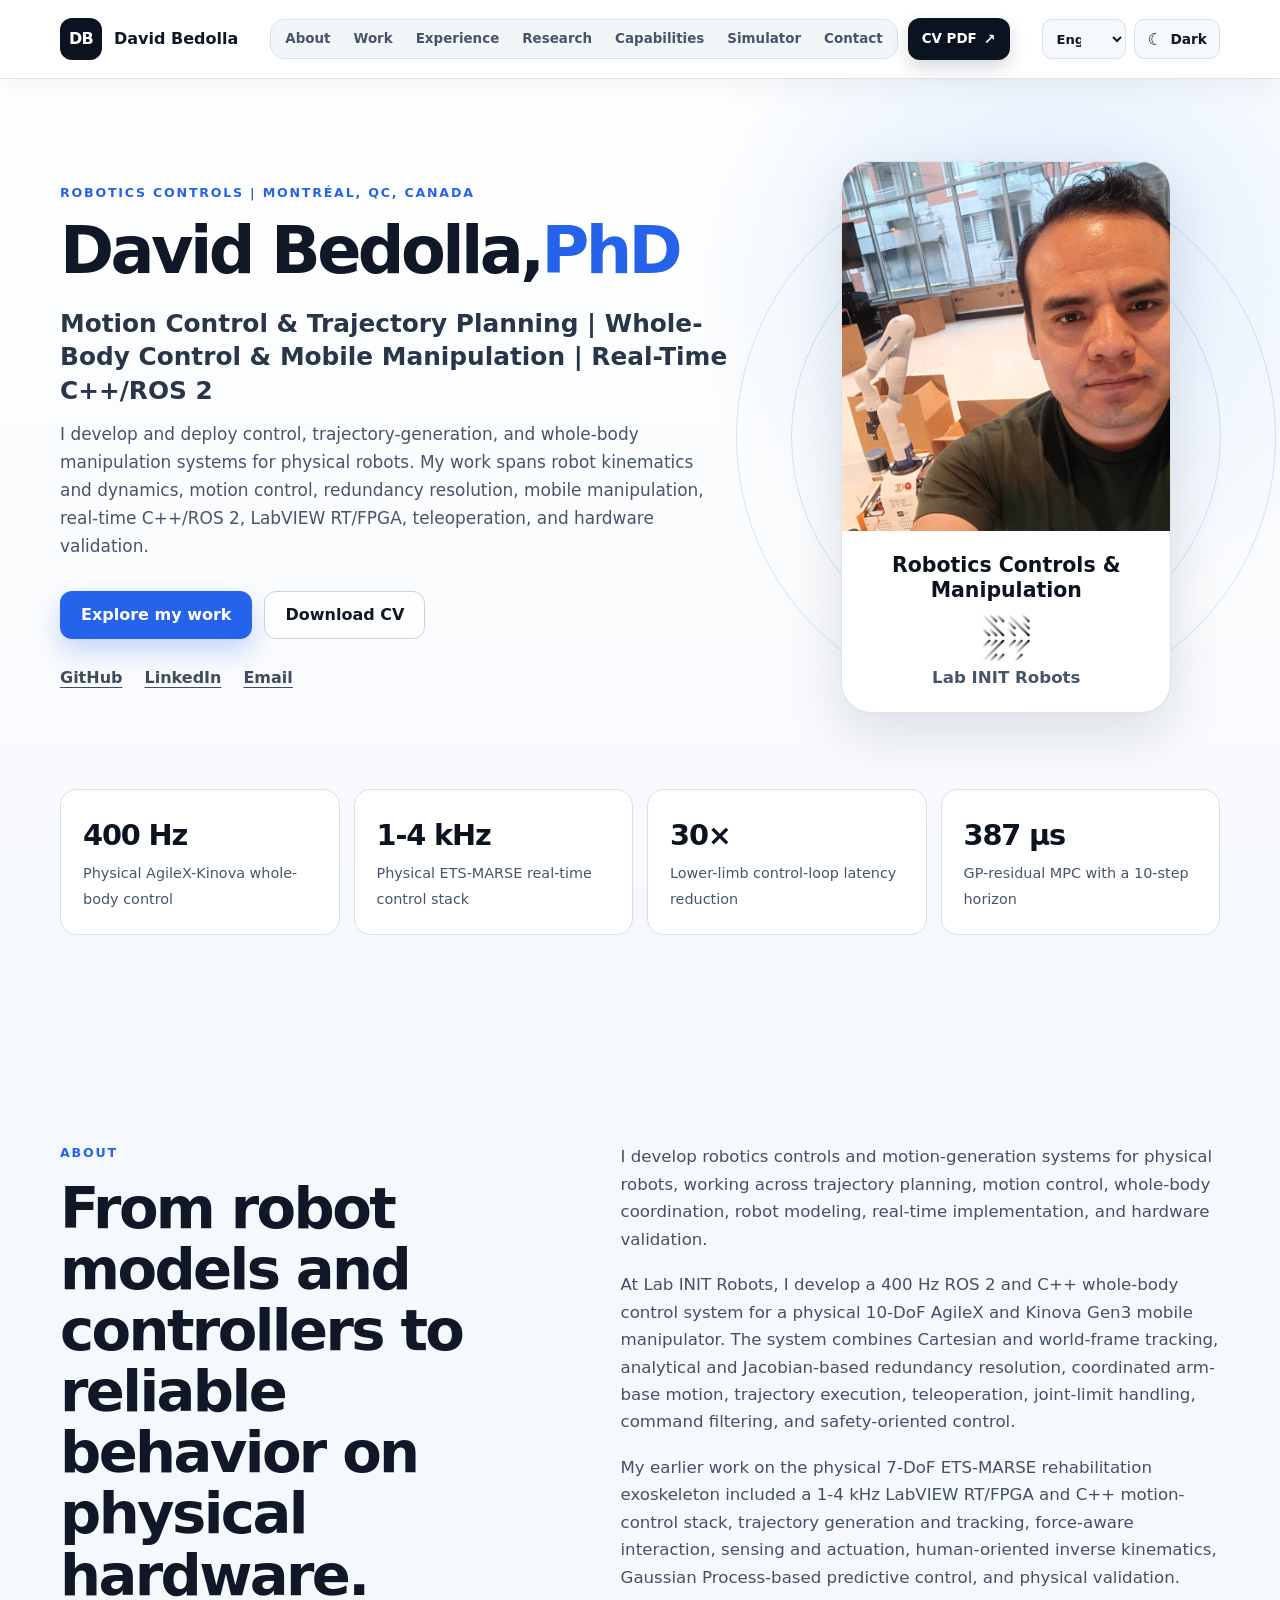
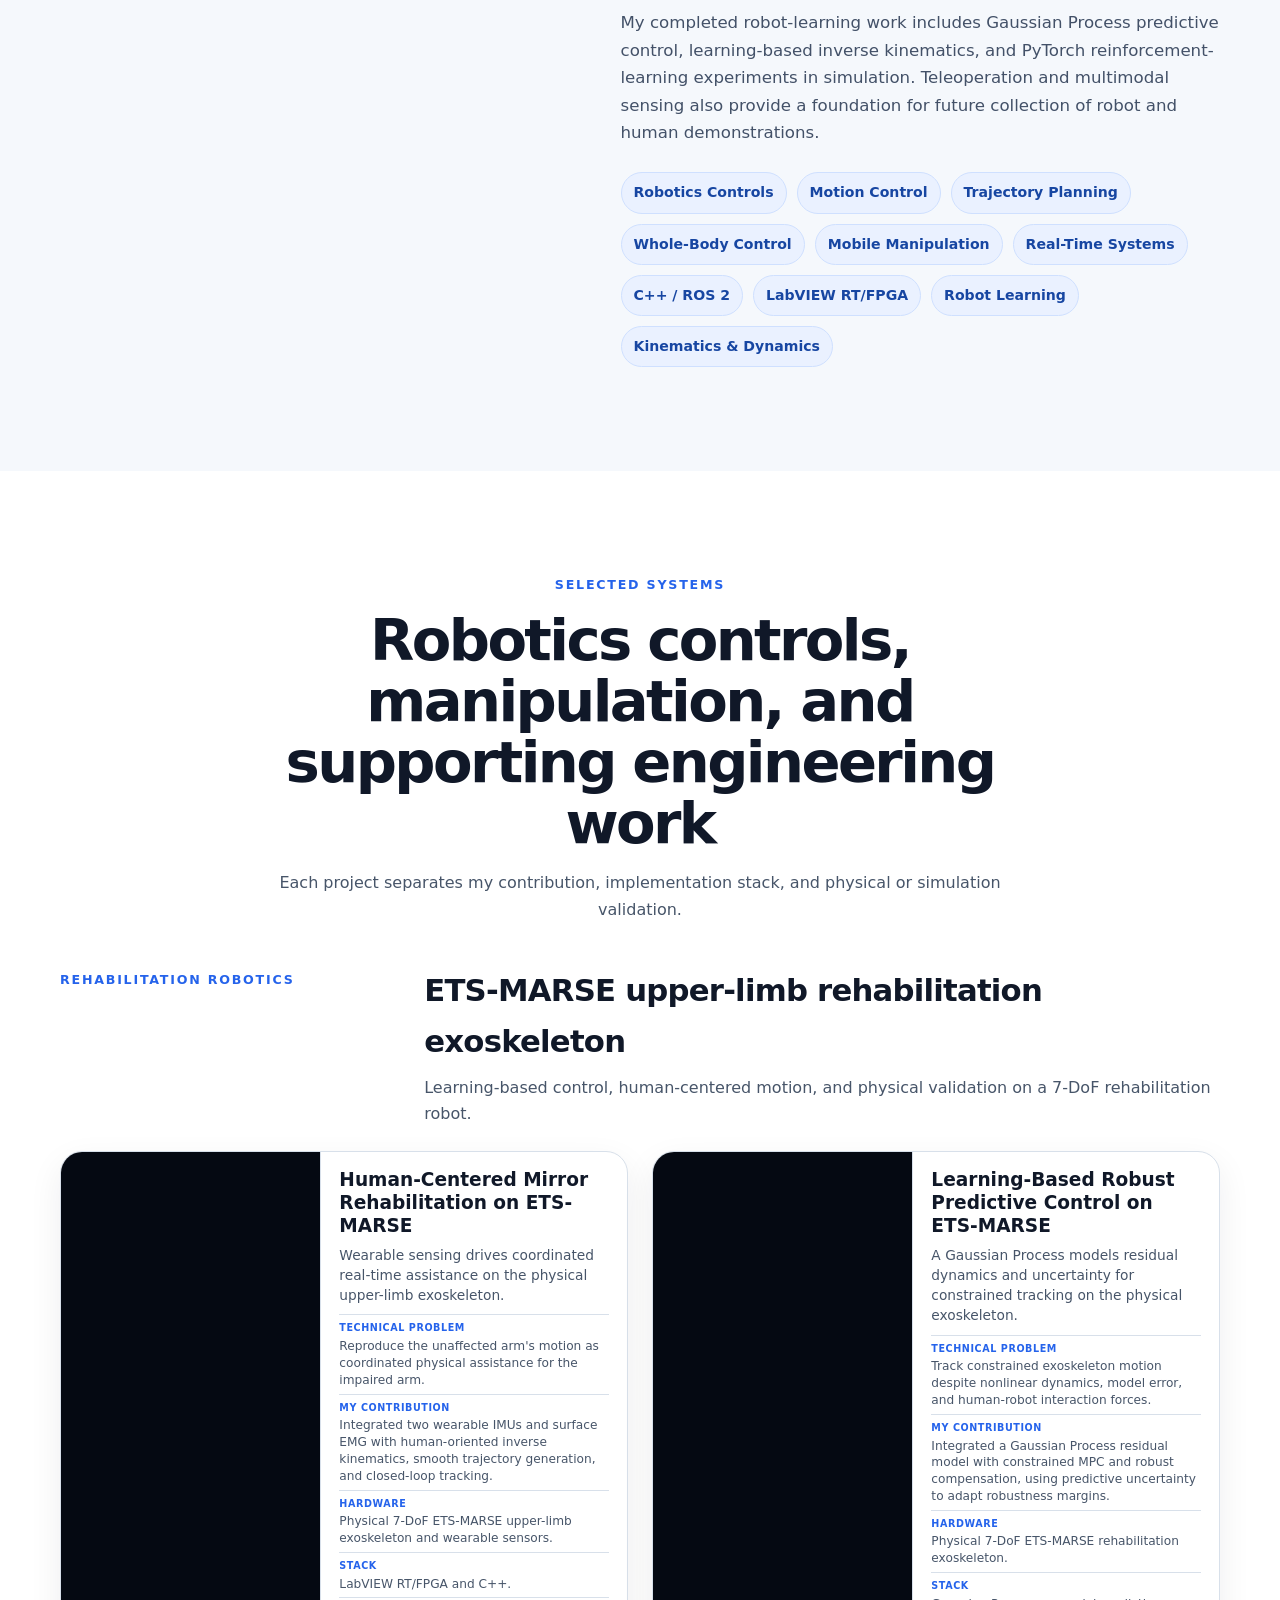
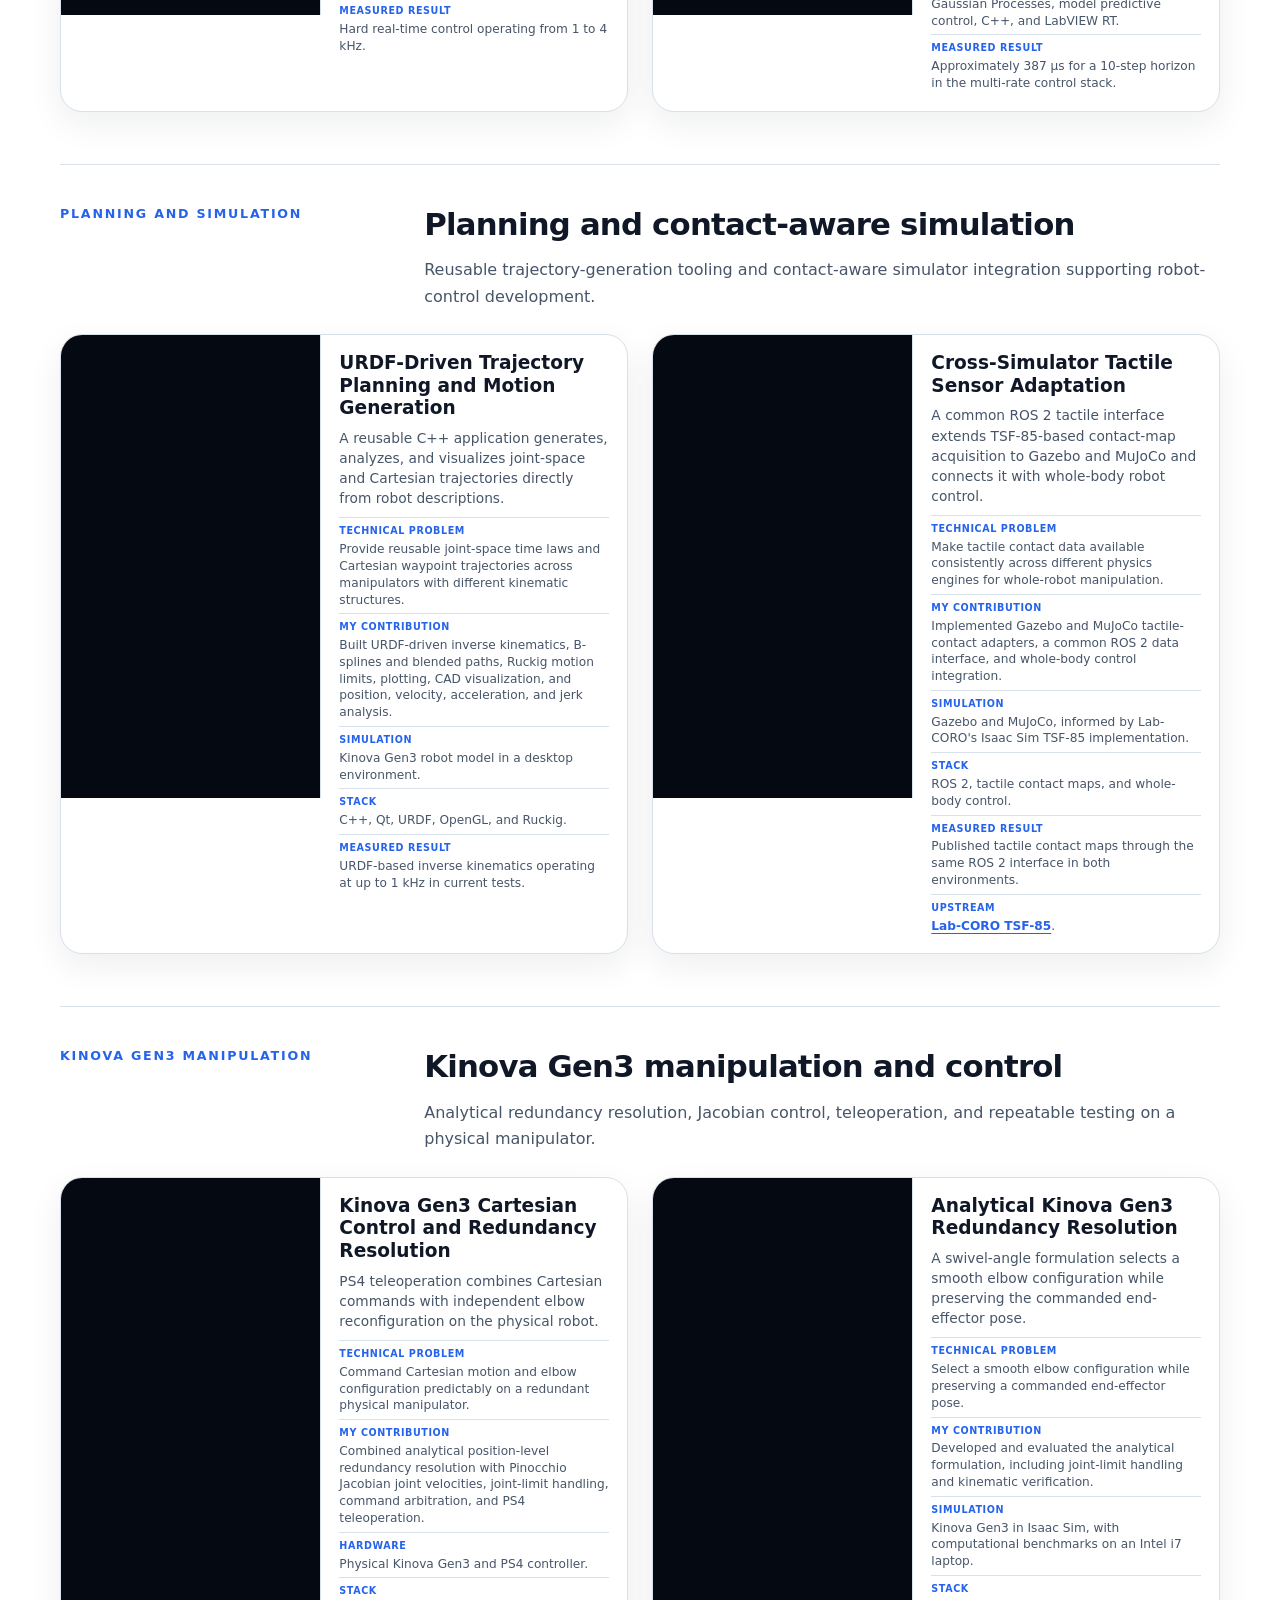
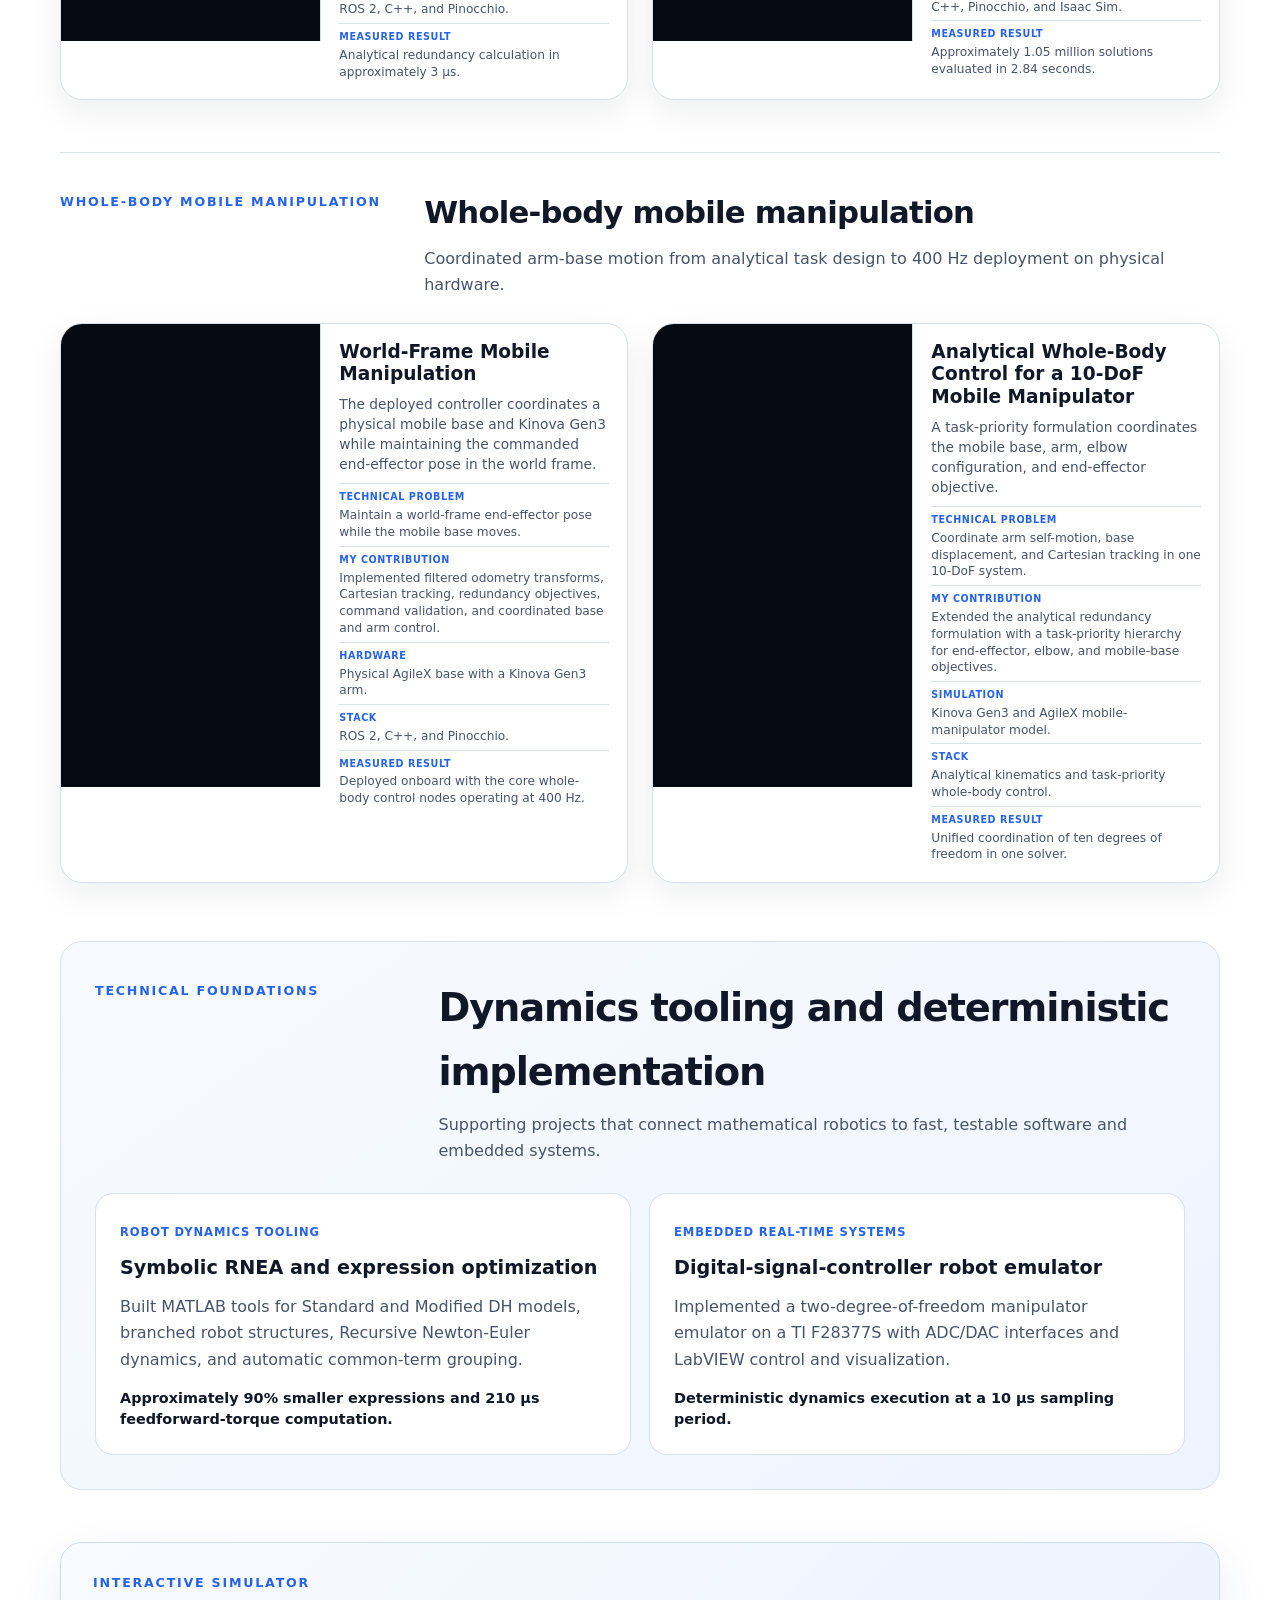
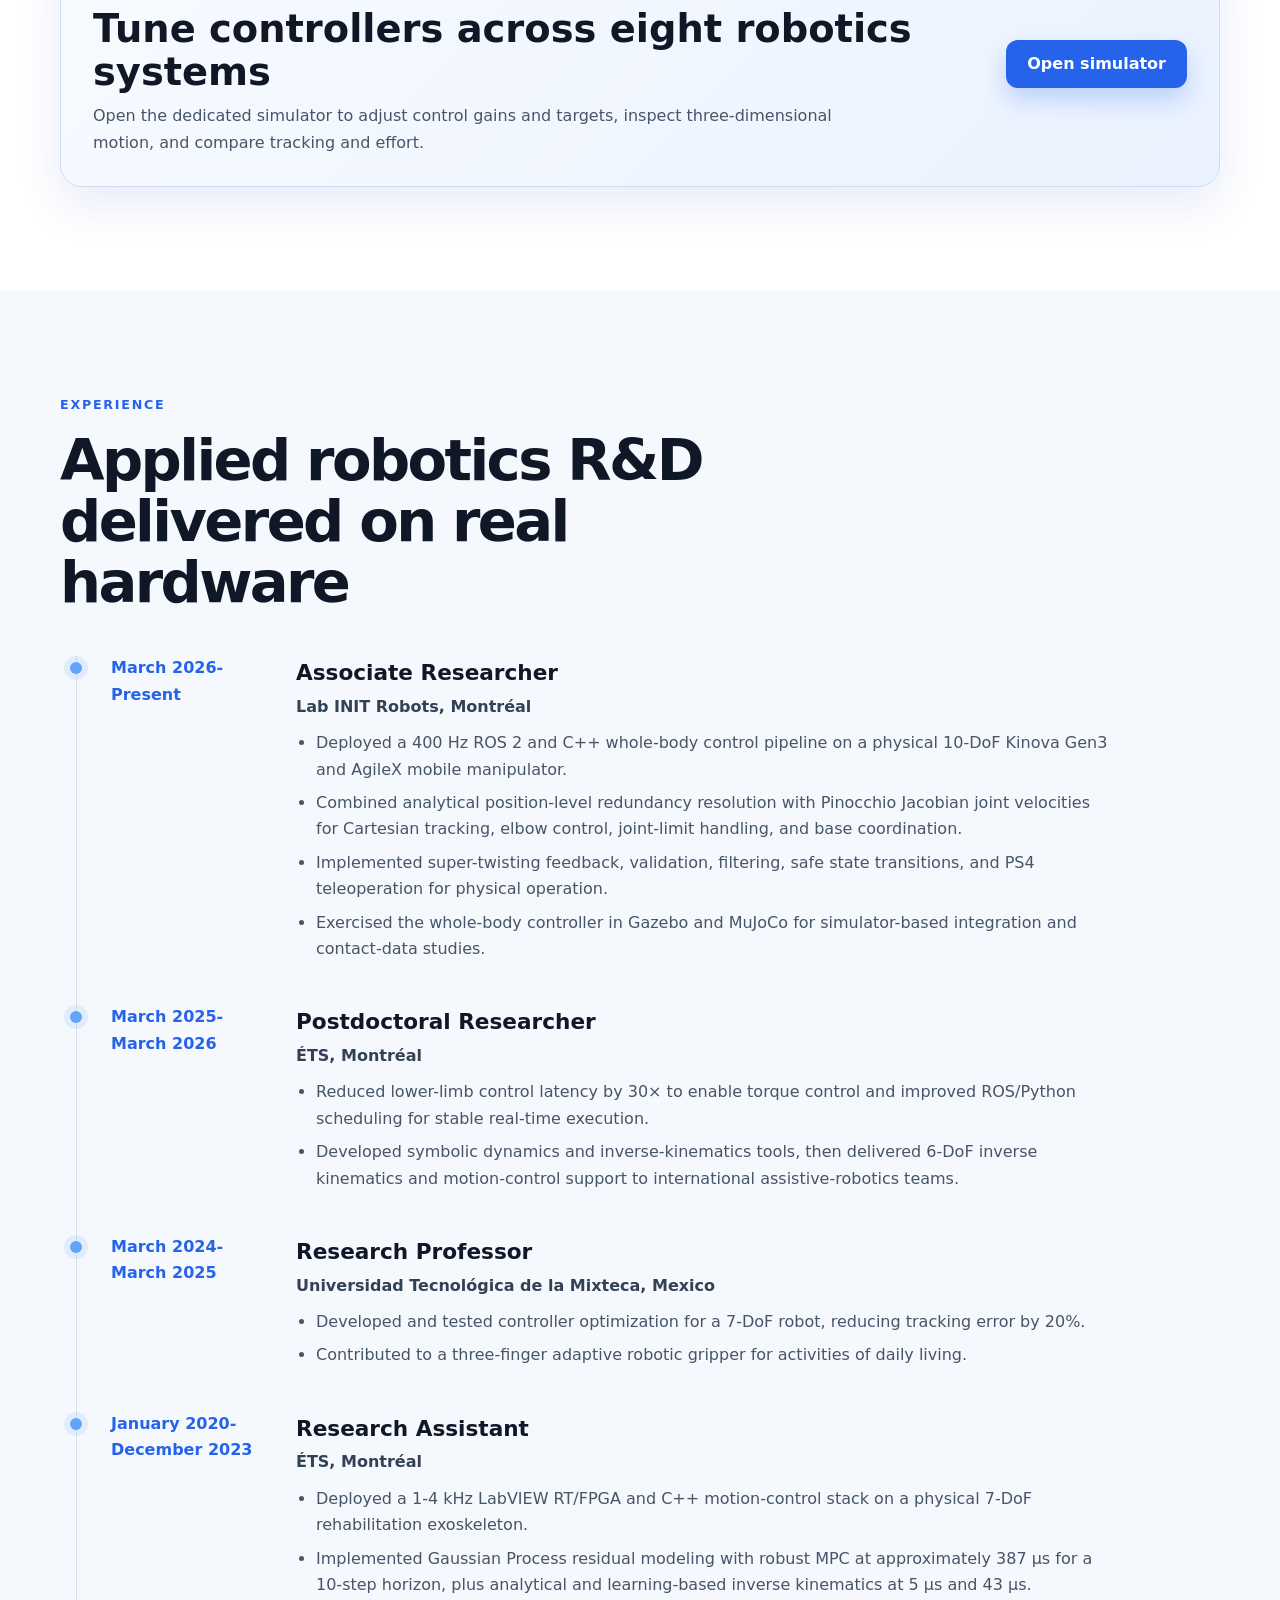
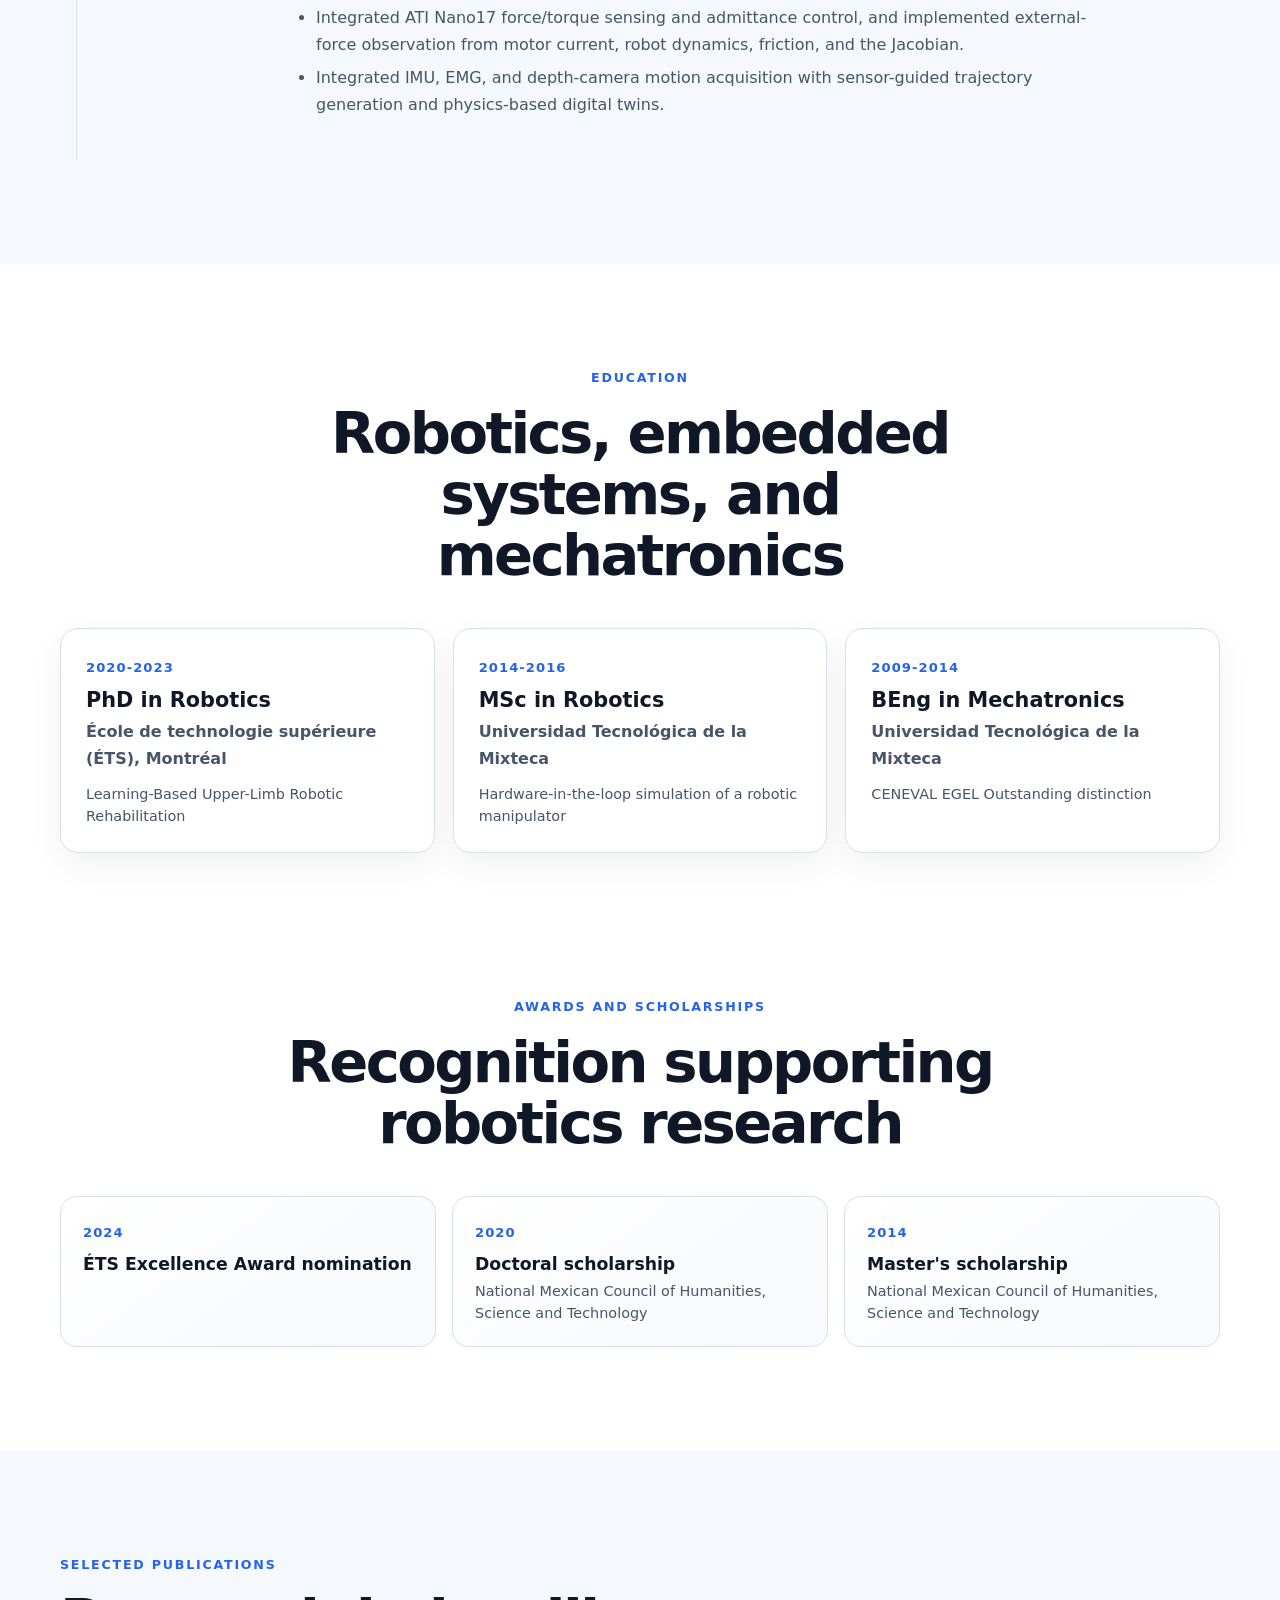
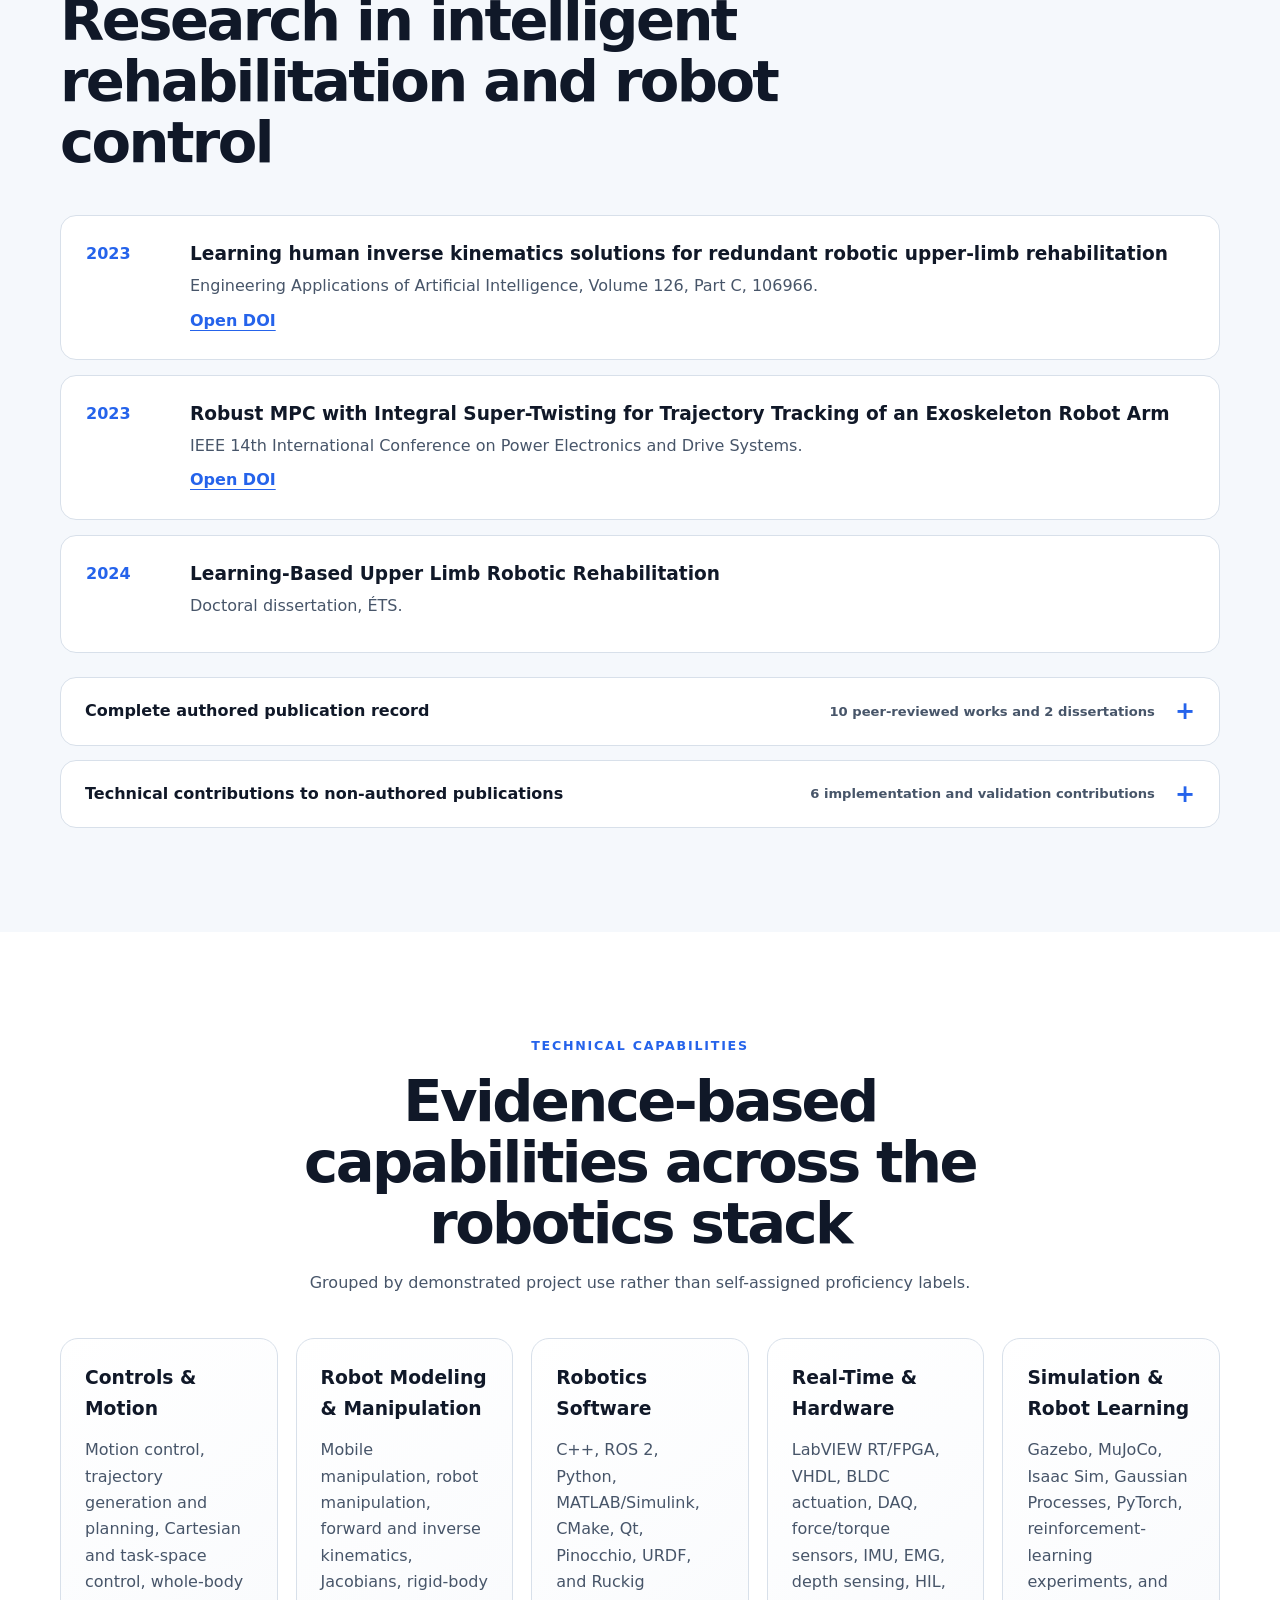
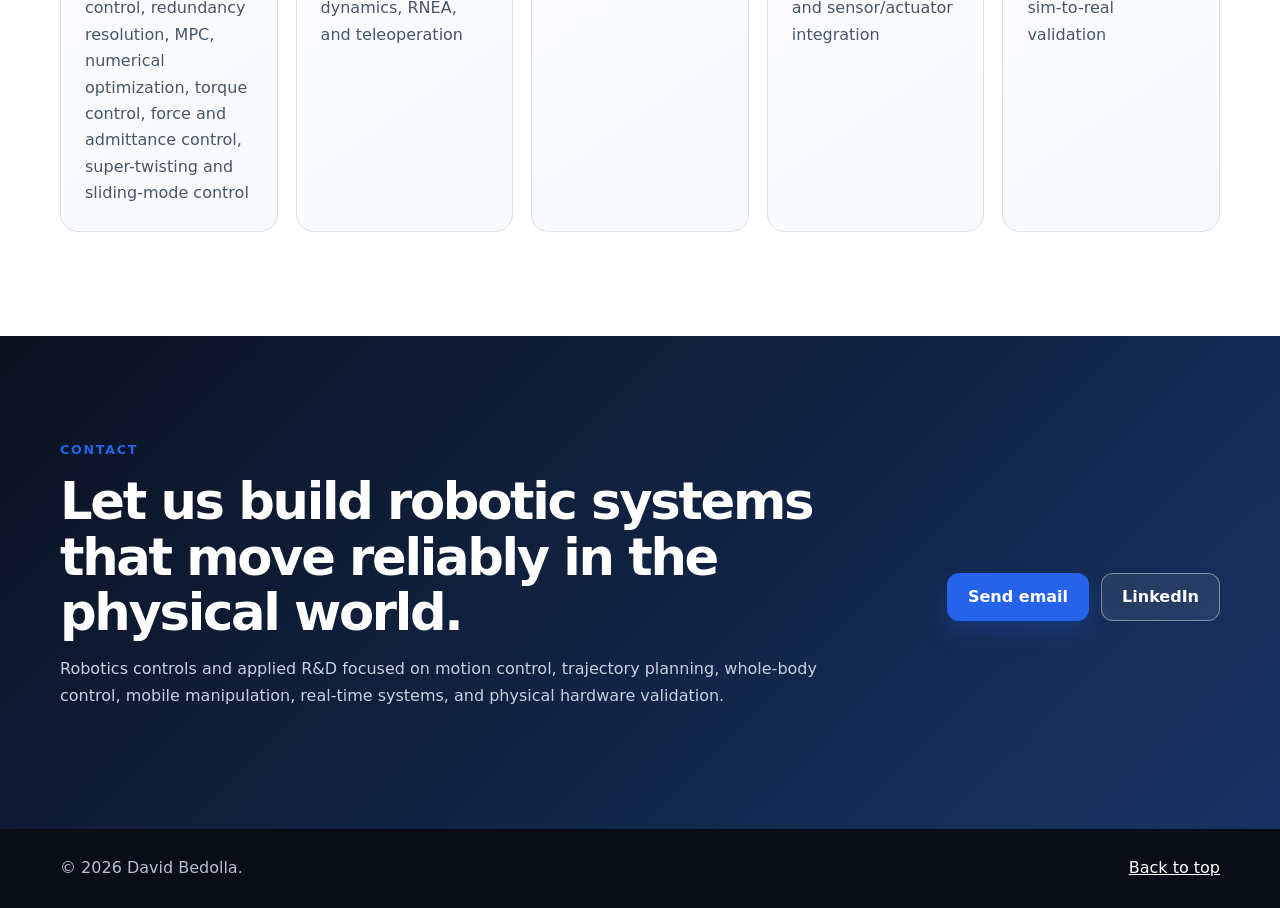
==== commit 2a288a6e: "Refocus portfolio on robotics controls and planning" ====
--- a/index.html
+++ b/index.html
@@ -4,25 +4,25 @@
   <meta charset="utf-8">
   <meta name="viewport" content="width=device-width, initial-scale=1">
   <meta name="google" content="notranslate">
-  <meta name="description" content="David Bedolla, PhD, is a robotics engineer specializing in robot manipulation, control, and robot learning, with verified work in real-time systems, simulation, and physical robot deployment.">
+  <meta name="description" content="Robotics controls, motion control, trajectory planning, whole-body control, mobile manipulation, and real-time C++/ROS 2 systems deployed on physical robots, with LabVIEW RT/FPGA experience in rehabilitation robotics.">
   <meta name="author" content="David Bedolla">
-  <meta property="og:title" content="David Bedolla, PhD | Robotics Engineer">
-  <meta property="og:description" content="Robot manipulation, control, and robot learning connected from kinematics and dynamics to real-time software and physical validation.">
+  <meta property="og:title" content="David Bedolla, PhD | Robotics Controls &amp; Mobile Manipulation">
+  <meta property="og:description" content="Motion control, trajectory planning, whole-body control, and real-time C++/ROS 2 systems deployed on physical robots.">
   <meta property="og:type" content="website">
   <meta property="og:url" content="https://bedolladavidphd.github.io/">
   <meta property="og:image" content="https://bedolladavidphd.github.io/public/og.png">
   <meta property="og:image:type" content="image/png">
   <meta property="og:image:width" content="1732">
   <meta property="og:image:height" content="908">
-  <meta property="og:image:alt" content="David Bedolla, PhD - Robotics Engineer">
+  <meta property="og:image:alt" content="David Bedolla, PhD - Robotics Controls">
   <meta name="twitter:card" content="summary_large_image">
-  <meta name="twitter:title" content="David Bedolla, PhD | Robotics Engineer">
-  <meta name="twitter:description" content="Robot manipulation, control, and robot learning connected from mathematical models to reliable physical systems.">
+  <meta name="twitter:title" content="David Bedolla, PhD | Robotics Controls &amp; Mobile Manipulation">
+  <meta name="twitter:description" content="Motion control, trajectory planning, whole-body control, and real-time C++/ROS 2 systems deployed on physical robots.">
   <meta name="twitter:image" content="https://bedolladavidphd.github.io/public/og.png">
   <link rel="canonical" href="https://bedolladavidphd.github.io/">
   <meta name="theme-color" content="#0b1220">
   <meta name="color-scheme" content="light dark">
-  <title>David Bedolla, PhD | Robotics Engineer</title>
+  <title>David Bedolla, PhD | Robotics Controls &amp; Mobile Manipulation</title>
   <link rel="icon" href="assets/images/favicon.svg" type="image/svg+xml">
   <link rel="manifest" href="site.webmanifest">
   <script>
@@ -36,7 +36,7 @@
     }
   </script>
   <link rel="stylesheet" href="assets/css/styles.css?v=20260821-profile-1">
-  <script defer src="assets/js/i18n.js?v=20260821-profile-1"></script>
+  <script defer src="assets/js/i18n.js?v=20260901-controls-1"></script>
   <script defer src="assets/js/main.js?v=20260812-tsf85-1"></script>
 </head>
 <body>
@@ -59,7 +59,7 @@
           <a href="simulator/">Simulator</a>
           <a href="#contact">Contact</a>
         </div>
-        <a class="nav-cta" href="documents/David_Bedolla_CV.pdf?v=20260821-profile-1" target="_blank" rel="noopener">
+        <a class="nav-cta" href="documents/David_Bedolla_CV.pdf?v=20260901-controls-1" target="_blank" rel="noopener">
           <span>CV PDF</span><span class="nav-cta-arrow" aria-hidden="true">↗</span>
         </a>
       </nav>
@@ -88,15 +88,15 @@
     <section class="hero section-pad">
       <div class="container hero-grid">
         <div class="hero-copy reveal">
-          <p class="eyebrow">Robotics Engineer | Montréal, QC, Canada</p>
+          <p class="eyebrow">Robotics Controls | Montréal, QC, Canada</p>
           <h1 class="hero-name notranslate" translate="no">David Bedolla, <span>PhD</span></h1>
-          <p class="hero-role">Robot Manipulation | Control | Robot Learning</p>
+          <p class="hero-role">Motion Control &amp; Trajectory Planning | Whole-Body Control &amp; Mobile Manipulation | Real-Time C++/ROS 2</p>
           <p class="hero-summary">
-            I develop algorithms that make physical robots move accurately and reliably. My work connects robot kinematics and dynamics, whole-body and Cartesian control, learning-based methods, real-time ROS 2/C++ software, simulation, and validation on physical robotic systems.
+            I develop and deploy control, trajectory-generation, and whole-body manipulation systems for physical robots. My work spans robot kinematics and dynamics, motion control, redundancy resolution, mobile manipulation, real-time C++/ROS 2, LabVIEW RT/FPGA, teleoperation, and hardware validation.
           </p>
           <div class="hero-actions">
             <a class="button primary" href="#projects">Explore my work</a>
-            <a class="button secondary" href="documents/David_Bedolla_CV.pdf?v=20260821-profile-1" target="_blank" rel="noopener">Download CV</a>
+            <a class="button secondary" href="documents/David_Bedolla_CV.pdf?v=20260901-controls-1" target="_blank" rel="noopener">Download CV</a>
           </div>
           <div class="social-row" aria-label="Professional links">
             <a href="https://github.com/BedollaDavidPhD" target="_blank" rel="noopener">GitHub</a>
@@ -111,7 +111,7 @@
               <img class="profile-photo" src="assets/images/profile.jpg?v=20260730-portrait" alt="David Bedolla in a robotics laboratory" width="1536" height="2048" decoding="async" fetchpriority="high">
             </div>
             <div class="portrait-caption">
-              <strong>Robotics Engineer</strong>
+              <strong>Robotics Controls &amp; Manipulation</strong>
               <span class="employer-lockup">
                 <img class="init-logo" src="assets/images/init-robots-logo.png?v=20260730-portrait" alt="INIT Robots logo" width="200" height="200" decoding="async">
                 <span>Lab INIT Robots</span>
@@ -139,27 +139,28 @@
         </div>
         <div class="about-copy reveal">
           <p>
-            I am a robotics engineer who works across the path from mathematical models and controller design to software implementation, system integration, physical testing, and failure diagnosis. This lets me determine whether a robot problem comes from modeling, control, software architecture, communication, or hardware interaction.
+            I develop robotics controls and motion-generation systems for physical robots, working across trajectory planning, motion control, whole-body coordination, robot modeling, real-time implementation, and hardware validation.
           </p>
           <p>
-            At Lab INIT Robots, I develop a real-time ROS 2 and C++ whole-body control system for a 10-DoF mobile manipulator with a Kinova Gen3 arm. The 400 Hz pipeline coordinates Cartesian motion, arm and base control, redundancy resolution, trajectory execution, teleoperation, joint-limit handling, and safety-oriented pose and velocity commands on physical hardware.
+            At Lab INIT Robots, I develop a 400 Hz ROS 2 and C++ whole-body control system for a physical 10-DoF AgileX and Kinova Gen3 mobile manipulator. The system combines Cartesian and world-frame tracking, analytical and Jacobian-based redundancy resolution, coordinated arm-base motion, trajectory execution, teleoperation, joint-limit handling, command filtering, and safety-oriented control.
           </p>
           <p>
-            My doctoral work centered on the physical 7-DoF ETS-MARSE rehabilitation exoskeleton, where I developed human-oriented inverse kinematics, Gaussian-Process-based control, force-aware interaction, mirror rehabilitation, and a 1-4 kHz multi-rate control stack.
+            My earlier work on the physical 7-DoF ETS-MARSE rehabilitation exoskeleton included a 1-4 kHz LabVIEW RT/FPGA and C++ motion-control stack, trajectory generation and tracking, force-aware interaction, sensing and actuation, human-oriented inverse kinematics, Gaussian Process-based predictive control, and physical validation.
           </p>
           <p>
-            My completed robot-learning work includes Gaussian-Process predictive control, learning-based inverse kinematics, and PyTorch reinforcement-learning experiments in simulation. I am extending this foundation toward Learning from Demonstration while keeping research direction separate from deployed capability.
+            My completed robot-learning work includes Gaussian Process predictive control, learning-based inverse kinematics, and PyTorch reinforcement-learning experiments in simulation. Teleoperation and multimodal sensing also provide a foundation for future collection of robot and human demonstrations.
           </p>
           <div class="focus-tags" aria-label="Professional focus areas">
-            <span>Robot Manipulation</span>
-            <span>Cartesian Control</span>
+            <span>Robotics Controls</span>
+            <span>Motion Control</span>
+            <span>Trajectory Planning</span>
             <span>Whole-Body Control</span>
-            <span>Kinematics and Dynamics</span>
-            <span>Model-Based Control</span>
+            <span>Mobile Manipulation</span>
+            <span>Real-Time Systems</span>
+            <span>C++ / ROS 2</span>
+            <span>LabVIEW RT/FPGA</span>
             <span>Robot Learning</span>
-            <span>Real-Time Systems</span>
-            <span>Physical Validation</span>
-            <span>Human-Centered Robotics</span>
+            <span>Kinematics &amp; Dynamics</span>
           </div>
         </div>
       </div>
@@ -169,13 +170,13 @@
       <div class="container">
         <div class="section-heading centered reveal">
           <p class="eyebrow">Selected systems</p>
-          <h2>Flagship robotics systems and supporting engineering work</h2>
+          <h2>Robotics controls, manipulation, and supporting engineering work</h2>
           <p>Each project separates my contribution, implementation stack, and physical or simulation validation.</p>
         </div>
 
         <div class="project-grid">
           <div class="project-group-heading reveal">
-            <p class="eyebrow">Flagship system 1</p>
+            <p class="eyebrow">Rehabilitation robotics</p>
             <h3>ETS-MARSE upper-limb rehabilitation exoskeleton</h3>
             <p>Learning-based control, human-centered motion, and physical validation on a 7-DoF rehabilitation robot.</p>
           </div>
@@ -211,91 +212,19 @@
           </article>
 
           <div class="project-group-heading reveal">
-            <p class="eyebrow">Flagship system 2</p>
-            <h3>Kinova Gen3 manipulation and control</h3>
-            <p>Analytical redundancy resolution, Jacobian control, teleoperation, and repeatable testing on a physical manipulator.</p>
-          </div>
-
-          <article class="project-card reveal" data-project-id="mobile-manipulator-nullspace">
-            <img src="assets/images/mobile-manipulator.svg" alt="Stylized Kinova Gen3 manipulation illustration" loading="lazy" decoding="async">
-            <div class="project-body">
-              <h3>Kinova Gen3 Cartesian Control and Redundancy Resolution</h3>
-              <p class="project-summary">PS4 teleoperation combines Cartesian commands with independent elbow reconfiguration on the physical robot.</p>
-              <dl class="project-facts">
-                <div><dt>Technical problem</dt><dd>Command Cartesian motion and elbow configuration predictably on a redundant physical manipulator.</dd></div>
-                <div><dt>My contribution</dt><dd>Combined analytical position-level redundancy resolution with Pinocchio Jacobian joint velocities, joint-limit handling, command arbitration, and PS4 teleoperation.</dd></div>
-                <div><dt>Hardware</dt><dd>Physical Kinova Gen3 and PS4 controller.</dd></div>
-                <div><dt>Stack</dt><dd>ROS 2, C++, and Pinocchio.</dd></div>
-                <div><dt>Measured result</dt><dd>Analytical redundancy calculation in approximately 3 μs.</dd></div>
-              </dl>
-            </div>
-          </article>
-
-          <article class="project-card reveal" data-project-id="kinova-analytical-redundancy">
-            <img src="assets/images/tooling.svg" alt="Stylized Kinova Gen3 kinematics illustration" loading="lazy" decoding="async">
-            <div class="project-body">
-              <h3>Analytical Kinova Gen3 Redundancy Resolution</h3>
-              <p class="project-summary">A swivel-angle formulation selects a smooth elbow configuration while preserving the commanded end-effector pose.</p>
-              <dl class="project-facts">
-                <div><dt>Technical problem</dt><dd>Select a smooth elbow configuration while preserving a commanded end-effector pose.</dd></div>
-                <div><dt>My contribution</dt><dd>Developed and evaluated the analytical formulation, including joint-limit handling and kinematic verification.</dd></div>
-                <div><dt>Simulation</dt><dd>Kinova Gen3 in Isaac Sim, with computational benchmarks on an Intel i7 laptop.</dd></div>
-                <div><dt>Stack</dt><dd>C++, Pinocchio, and Isaac Sim.</dd></div>
-                <div><dt>Measured result</dt><dd>Approximately 1.05 million solutions evaluated in 2.84 seconds.</dd></div>
-              </dl>
-            </div>
-          </article>
-
-          <div class="project-group-heading reveal">
-            <p class="eyebrow">Flagship system 3</p>
-            <h3>Whole-body mobile manipulation</h3>
-            <p>Coordinated arm-base motion from analytical task design to 400 Hz deployment on physical hardware.</p>
-          </div>
-
-          <article class="project-card reveal" data-project-id="mobile-manipulator-world-frame">
-            <img src="assets/images/mobile-manipulator.svg" alt="Stylized mobile manipulator illustration" loading="lazy" decoding="async">
-            <div class="project-body">
-              <h3>World-Frame Mobile Manipulation</h3>
-              <p class="project-summary">The deployed controller coordinates a physical mobile base and Kinova Gen3 while maintaining the commanded end-effector pose in the world frame.</p>
-              <dl class="project-facts">
-                <div><dt>Technical problem</dt><dd>Maintain a world-frame end-effector pose while the mobile base moves.</dd></div>
-                <div><dt>My contribution</dt><dd>Implemented filtered odometry transforms, Cartesian tracking, redundancy objectives, command validation, and coordinated base and arm control.</dd></div>
-                <div><dt>Hardware</dt><dd>Physical AgileX base with a Kinova Gen3 arm.</dd></div>
-                <div><dt>Stack</dt><dd>ROS 2, C++, and Pinocchio.</dd></div>
-                <div><dt>Measured result</dt><dd>Deployed onboard with the core whole-body control nodes operating at 400 Hz.</dd></div>
-              </dl>
-            </div>
-          </article>
-
-          <article class="project-card reveal" data-project-id="mobile-manipulator-analytical">
-            <img src="assets/images/mobile-manipulator.svg" alt="Stylized mobile manipulator illustration" loading="lazy" decoding="async">
-            <div class="project-body">
-              <h3>Analytical Whole-Body Control for a 10-DoF Mobile Manipulator</h3>
-              <p class="project-summary">A task-priority formulation coordinates the mobile base, arm, elbow configuration, and end-effector objective.</p>
-              <dl class="project-facts">
-                <div><dt>Technical problem</dt><dd>Coordinate arm self-motion, base displacement, and Cartesian tracking in one 10-DoF system.</dd></div>
-                <div><dt>My contribution</dt><dd>Extended the analytical redundancy formulation with a task-priority hierarchy for end-effector, elbow, and mobile-base objectives.</dd></div>
-                <div><dt>Simulation</dt><dd>Kinova Gen3 and AgileX mobile-manipulator model.</dd></div>
-                <div><dt>Stack</dt><dd>Analytical kinematics and task-priority whole-body control.</dd></div>
-                <div><dt>Measured result</dt><dd>Unified coordination of ten degrees of freedom in one solver.</dd></div>
-              </dl>
-            </div>
-          </article>
-
-          <div class="project-group-heading reveal">
-            <p class="eyebrow">Supporting work</p>
+            <p class="eyebrow">Planning and simulation</p>
             <h3>Planning and contact-aware simulation</h3>
-            <p>Reusable tooling and simulator integration that extend the flagship control systems.</p>
+            <p>Reusable trajectory-generation tooling and contact-aware simulator integration supporting robot-control development.</p>
           </div>
 
           <article class="project-card reveal" data-project-id="trajectory-planning-application">
             <img src="assets/images/tooling.svg" alt="Stylized robot trajectory-planning application illustration" loading="lazy" decoding="async">
             <div class="project-body">
-              <h3>URDF-Driven Trajectory Planning and Visualization</h3>
-              <p class="project-summary">A reusable C++ application generates and visualizes joint-space and Cartesian trajectories directly from robot descriptions.</p>
-              <dl class="project-facts">
-                <div><dt>Technical problem</dt><dd>Provide reusable joint-space and Cartesian planning across manipulators with different kinematic structures.</dd></div>
-                <div><dt>My contribution</dt><dd>Built the URDF-driven planning, inverse-kinematics, motion-limit, plotting, and CAD visualization application.</dd></div>
+              <h3>URDF-Driven Trajectory Planning and Motion Generation</h3>
+              <p class="project-summary">A reusable C++ application generates, analyzes, and visualizes joint-space and Cartesian trajectories directly from robot descriptions.</p>
+              <dl class="project-facts">
+                <div><dt>Technical problem</dt><dd>Provide reusable joint-space time laws and Cartesian waypoint trajectories across manipulators with different kinematic structures.</dd></div>
+                <div><dt>My contribution</dt><dd>Built URDF-driven inverse kinematics, B-splines and blended paths, Ruckig motion limits, plotting, CAD visualization, and position, velocity, acceleration, and jerk analysis.</dd></div>
                 <div><dt>Simulation</dt><dd>Kinova Gen3 robot model in a desktop environment.</dd></div>
                 <div><dt>Stack</dt><dd>C++, Qt, URDF, OpenGL, and Ruckig.</dd></div>
                 <div><dt>Measured result</dt><dd>URDF-based inverse kinematics operating at up to 1 kHz in current tests.</dd></div>
@@ -318,6 +247,79 @@
               </dl>
             </div>
           </article>
+
+          <div class="project-group-heading reveal">
+            <p class="eyebrow">Kinova Gen3 manipulation</p>
+            <h3>Kinova Gen3 manipulation and control</h3>
+            <p>Analytical redundancy resolution, Jacobian control, teleoperation, and repeatable testing on a physical manipulator.</p>
+          </div>
+
+          <article class="project-card reveal" data-project-id="mobile-manipulator-nullspace">
+            <img src="assets/images/mobile-manipulator.svg" alt="Stylized Kinova Gen3 manipulation illustration" loading="lazy" decoding="async">
+            <div class="project-body">
+              <h3>Kinova Gen3 Cartesian Control and Redundancy Resolution</h3>
+              <p class="project-summary">PS4 teleoperation combines Cartesian commands with independent elbow reconfiguration on the physical robot.</p>
+              <dl class="project-facts">
+                <div><dt>Technical problem</dt><dd>Command Cartesian motion and elbow configuration predictably on a redundant physical manipulator.</dd></div>
+                <div><dt>My contribution</dt><dd>Combined analytical position-level redundancy resolution with Pinocchio Jacobian joint velocities, joint-limit handling, command arbitration, and PS4 teleoperation.</dd></div>
+                <div><dt>Hardware</dt><dd>Physical Kinova Gen3 and PS4 controller.</dd></div>
+                <div><dt>Stack</dt><dd>ROS 2, C++, and Pinocchio.</dd></div>
+                <div><dt>Measured result</dt><dd>Analytical redundancy calculation in approximately 3 μs.</dd></div>
+              </dl>
+            </div>
+          </article>
+
+          <article class="project-card reveal" data-project-id="kinova-analytical-redundancy">
+            <img src="assets/images/tooling.svg" alt="Stylized Kinova Gen3 kinematics illustration" loading="lazy" decoding="async">
+            <div class="project-body">
+              <h3>Analytical Kinova Gen3 Redundancy Resolution</h3>
+              <p class="project-summary">A swivel-angle formulation selects a smooth elbow configuration while preserving the commanded end-effector pose.</p>
+              <dl class="project-facts">
+                <div><dt>Technical problem</dt><dd>Select a smooth elbow configuration while preserving a commanded end-effector pose.</dd></div>
+                <div><dt>My contribution</dt><dd>Developed and evaluated the analytical formulation, including joint-limit handling and kinematic verification.</dd></div>
+                <div><dt>Simulation</dt><dd>Kinova Gen3 in Isaac Sim, with computational benchmarks on an Intel i7 laptop.</dd></div>
+                <div><dt>Stack</dt><dd>C++, Pinocchio, and Isaac Sim.</dd></div>
+                <div><dt>Measured result</dt><dd>Approximately 1.05 million solutions evaluated in 2.84 seconds.</dd></div>
+              </dl>
+            </div>
+          </article>
+
+          <div class="project-group-heading reveal">
+            <p class="eyebrow">Whole-body mobile manipulation</p>
+            <h3>Whole-body mobile manipulation</h3>
+            <p>Coordinated arm-base motion from analytical task design to 400 Hz deployment on physical hardware.</p>
+          </div>
+
+          <article class="project-card reveal" data-project-id="mobile-manipulator-world-frame">
+            <img src="assets/images/mobile-manipulator.svg" alt="Stylized mobile manipulator illustration" loading="lazy" decoding="async">
+            <div class="project-body">
+              <h3>World-Frame Mobile Manipulation</h3>
+              <p class="project-summary">The deployed controller coordinates a physical mobile base and Kinova Gen3 while maintaining the commanded end-effector pose in the world frame.</p>
+              <dl class="project-facts">
+                <div><dt>Technical problem</dt><dd>Maintain a world-frame end-effector pose while the mobile base moves.</dd></div>
+                <div><dt>My contribution</dt><dd>Implemented filtered odometry transforms, Cartesian tracking, redundancy objectives, command validation, and coordinated base and arm control.</dd></div>
+                <div><dt>Hardware</dt><dd>Physical AgileX base with a Kinova Gen3 arm.</dd></div>
+                <div><dt>Stack</dt><dd>ROS 2, C++, and Pinocchio.</dd></div>
+                <div><dt>Measured result</dt><dd>Deployed onboard with the core whole-body control nodes operating at 400 Hz.</dd></div>
+              </dl>
+            </div>
+          </article>
+
+          <article class="project-card reveal" data-project-id="mobile-manipulator-analytical">
+            <img src="assets/images/mobile-manipulator.svg" alt="Stylized mobile manipulator illustration" loading="lazy" decoding="async">
+            <div class="project-body">
+              <h3>Analytical Whole-Body Control for a 10-DoF Mobile Manipulator</h3>
+              <p class="project-summary">A task-priority formulation coordinates the mobile base, arm, elbow configuration, and end-effector objective.</p>
+              <dl class="project-facts">
+                <div><dt>Technical problem</dt><dd>Coordinate arm self-motion, base displacement, and Cartesian tracking in one 10-DoF system.</dd></div>
+                <div><dt>My contribution</dt><dd>Extended the analytical redundancy formulation with a task-priority hierarchy for end-effector, elbow, and mobile-base objectives.</dd></div>
+                <div><dt>Simulation</dt><dd>Kinova Gen3 and AgileX mobile-manipulator model.</dd></div>
+                <div><dt>Stack</dt><dd>Analytical kinematics and task-priority whole-body control.</dd></div>
+                <div><dt>Measured result</dt><dd>Unified coordination of ten degrees of freedom in one solver.</dd></div>
+              </dl>
+            </div>
+          </article>
+
         </div>
 
         <div class="supporting-work reveal">
@@ -558,28 +560,24 @@
 
         <div class="skills-grid">
           <article class="skill-card reveal">
-            <h3>Robotics Foundations</h3>
-            <p>Kinematics and dynamics, forward and inverse kinematics, Jacobians, redundancy resolution, Recursive Newton-Euler Algorithm, trajectory generation</p>
+            <h3>Controls &amp; Motion</h3>
+            <p>Motion control, trajectory generation and planning, Cartesian and task-space control, whole-body control, redundancy resolution, MPC, numerical optimization, torque control, force and admittance control, super-twisting and sliding-mode control</p>
           </article>
           <article class="skill-card reveal">
-            <h3>Manipulation and Control</h3>
-            <p>Cartesian, whole-body, torque, admittance, model predictive, robust, and sliding-mode control; trajectory tracking; numerical optimization</p>
+            <h3>Robot Modeling &amp; Manipulation</h3>
+            <p>Mobile manipulation, robot manipulation, forward and inverse kinematics, Jacobians, rigid-body dynamics, RNEA, and teleoperation</p>
           </article>
           <article class="skill-card reveal">
             <h3>Robotics Software</h3>
-            <p>C, C++, Python, MATLAB, ROS 2, Pinocchio, URDF, Qt, OpenGL, Ruckig, teleoperation, command validation</p>
+            <p>C++, ROS 2, Python, MATLAB/Simulink, CMake, Qt, Pinocchio, URDF, and Ruckig</p>
           </article>
           <article class="skill-card reveal">
-            <h3>Robot Learning</h3>
-            <p>Gaussian Processes, learning-based model predictive control, neural-network inverse kinematics, and PyTorch reinforcement-learning experiments in simulation</p>
+            <h3>Real-Time &amp; Hardware</h3>
+            <p>LabVIEW RT/FPGA, VHDL, BLDC actuation, DAQ, force/torque sensors, IMU, EMG, depth sensing, HIL, and sensor/actuator integration</p>
           </article>
           <article class="skill-card reveal">
-            <h3>Simulation and Integration</h3>
-            <p>Gazebo, MuJoCo, Isaac Sim, Simulink, Simscape Multibody, LabVIEW digital twins, cross-simulator ROS 2 interfaces</p>
-          </article>
-          <article class="skill-card reveal">
-            <h3>Real-Time Hardware and Sensing</h3>
-            <p>LabVIEW RT/FPGA, VHDL, BLDC actuation, motor drivers, Hall feedback, force/torque sensors, IMU, EMG, depth cameras, DAQ, digital signal controllers</p>
+            <h3>Simulation &amp; Robot Learning</h3>
+            <p>Gazebo, MuJoCo, Isaac Sim, Gaussian Processes, PyTorch, reinforcement-learning experiments, and sim-to-real validation</p>
           </article>
         </div>
       </div>
@@ -590,7 +588,7 @@
         <div>
           <p class="eyebrow">Contact</p>
           <h2>Let us build robotic systems that move reliably in the physical world.</h2>
-          <p>Robotics engineering and applied R&amp;D focused on manipulation, control, robot learning, real-time systems, simulation, and validation on physical hardware.</p>
+          <p>Robotics controls and applied R&amp;D focused on motion control, trajectory planning, whole-body control, mobile manipulation, real-time systems, and physical hardware validation.</p>
         </div>
         <div class="contact-actions">
           <a class="button primary" href="mailto:davidbedollamartinez@outlook.es">Send email</a>
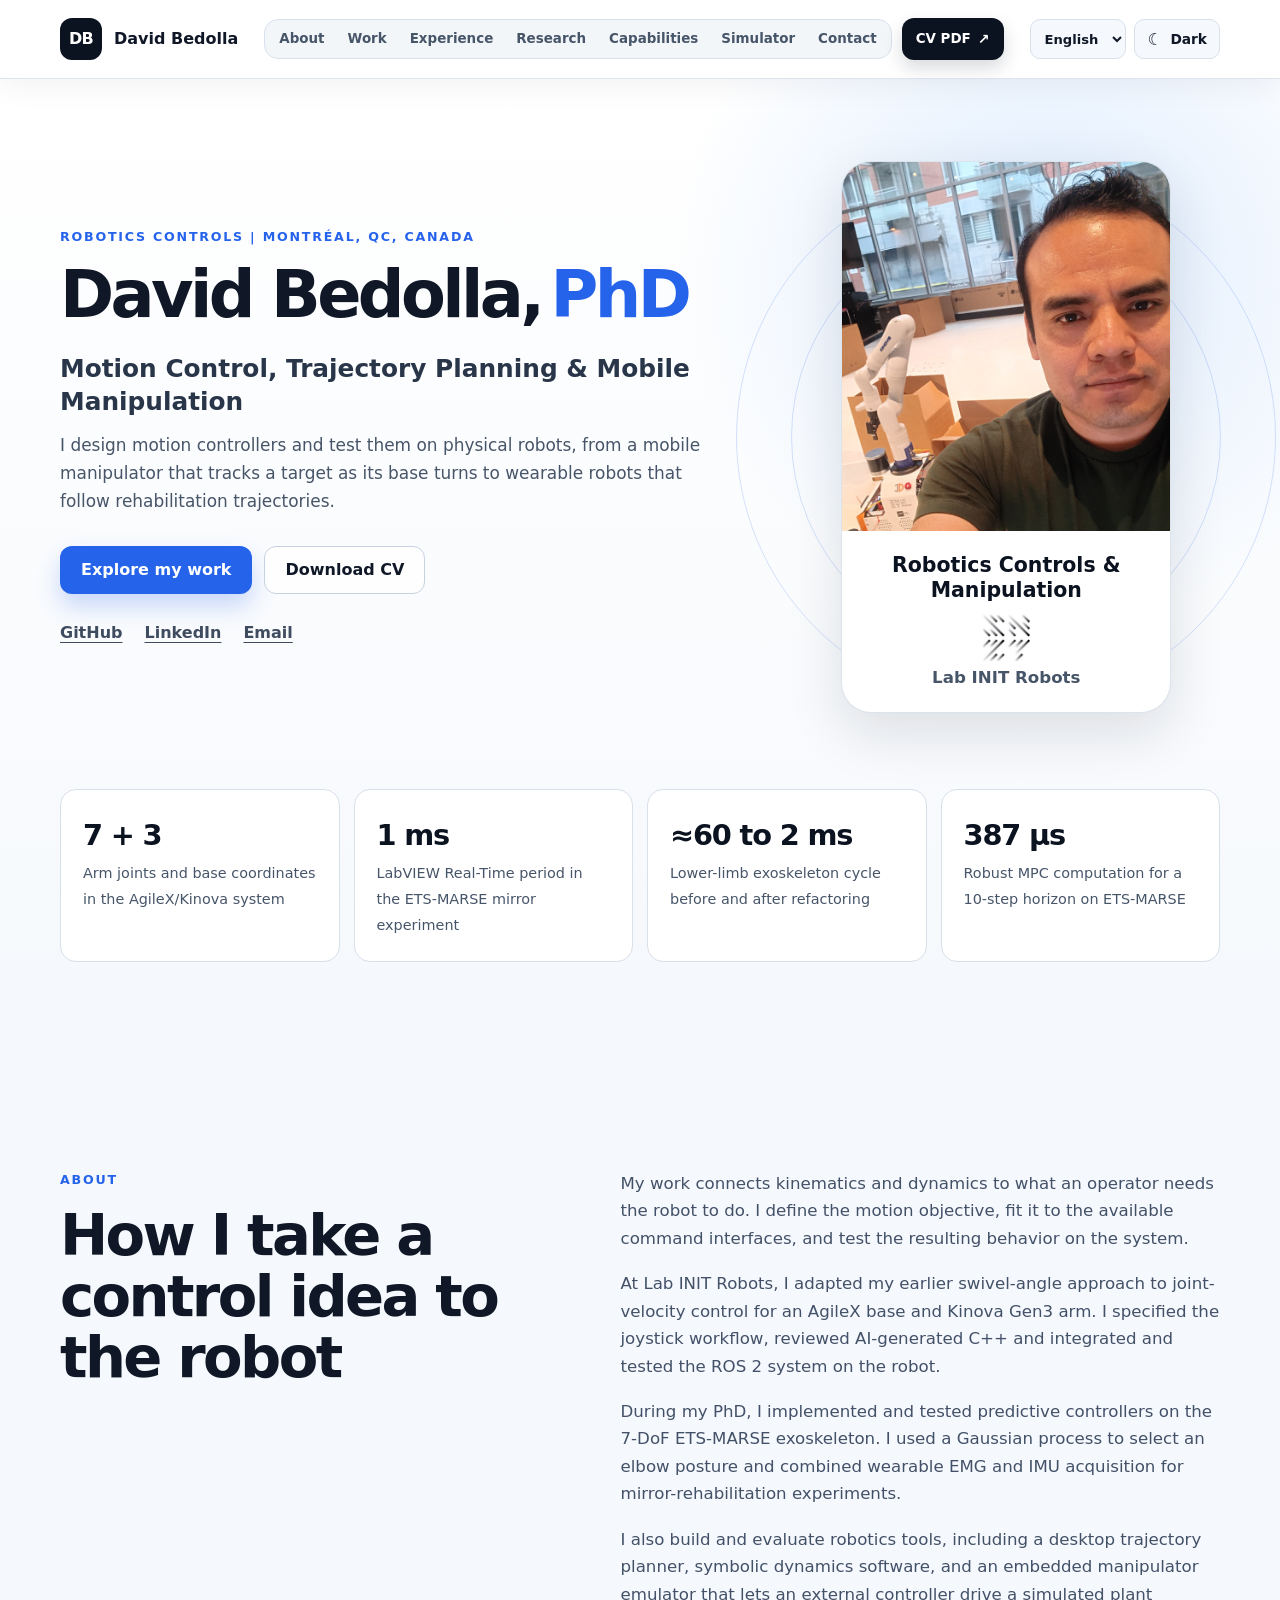
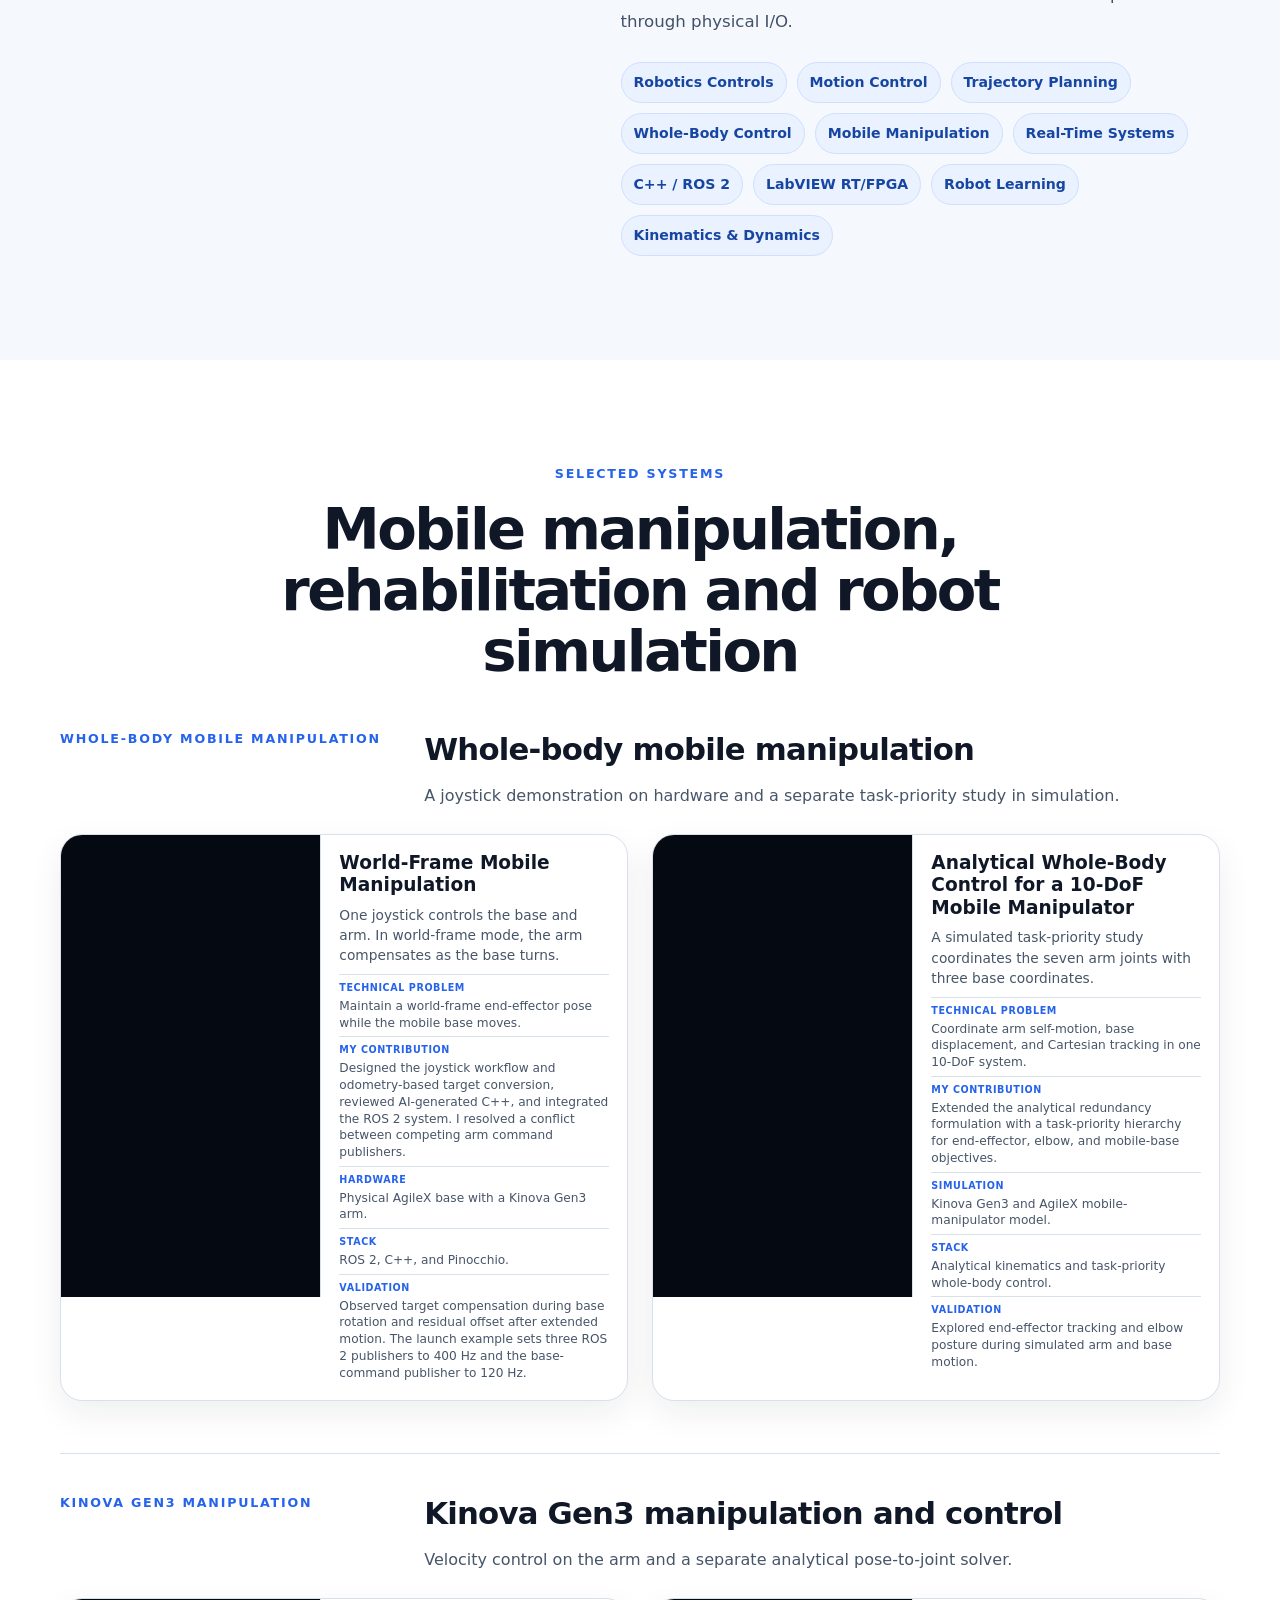
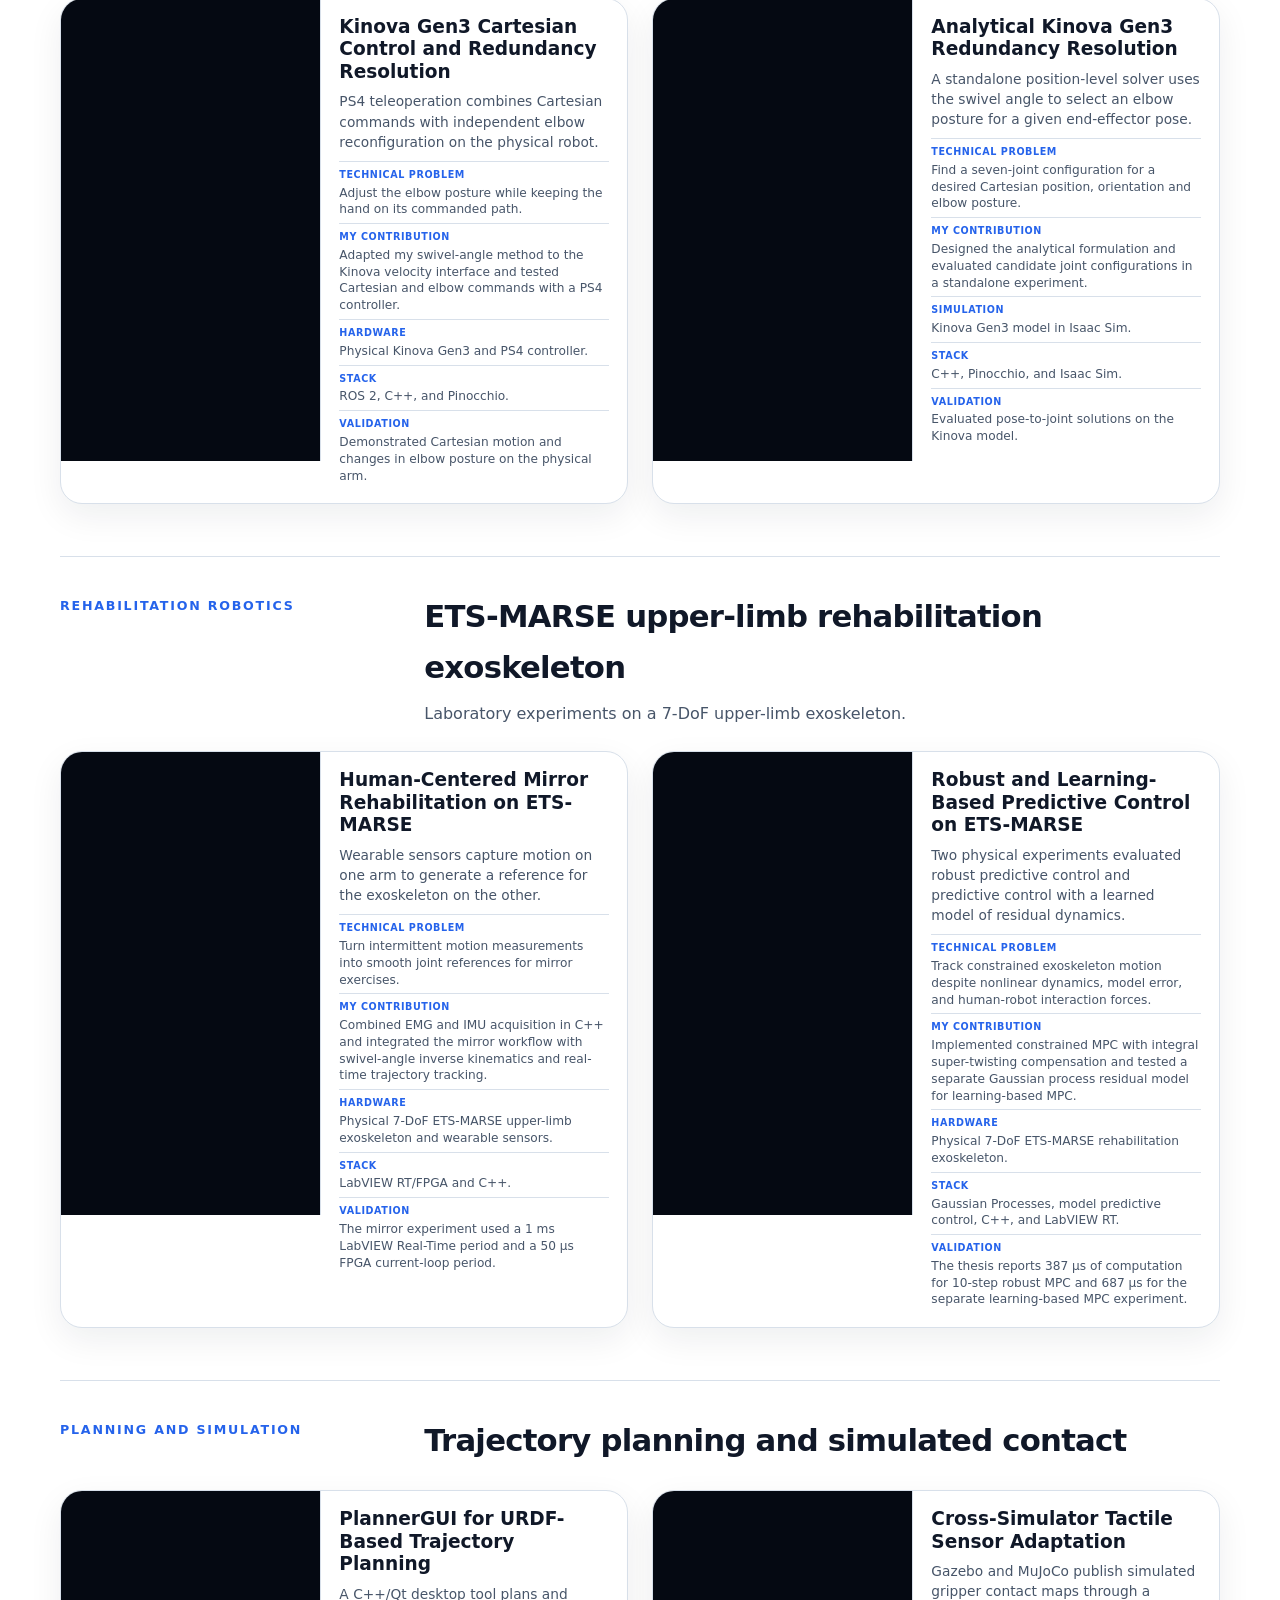
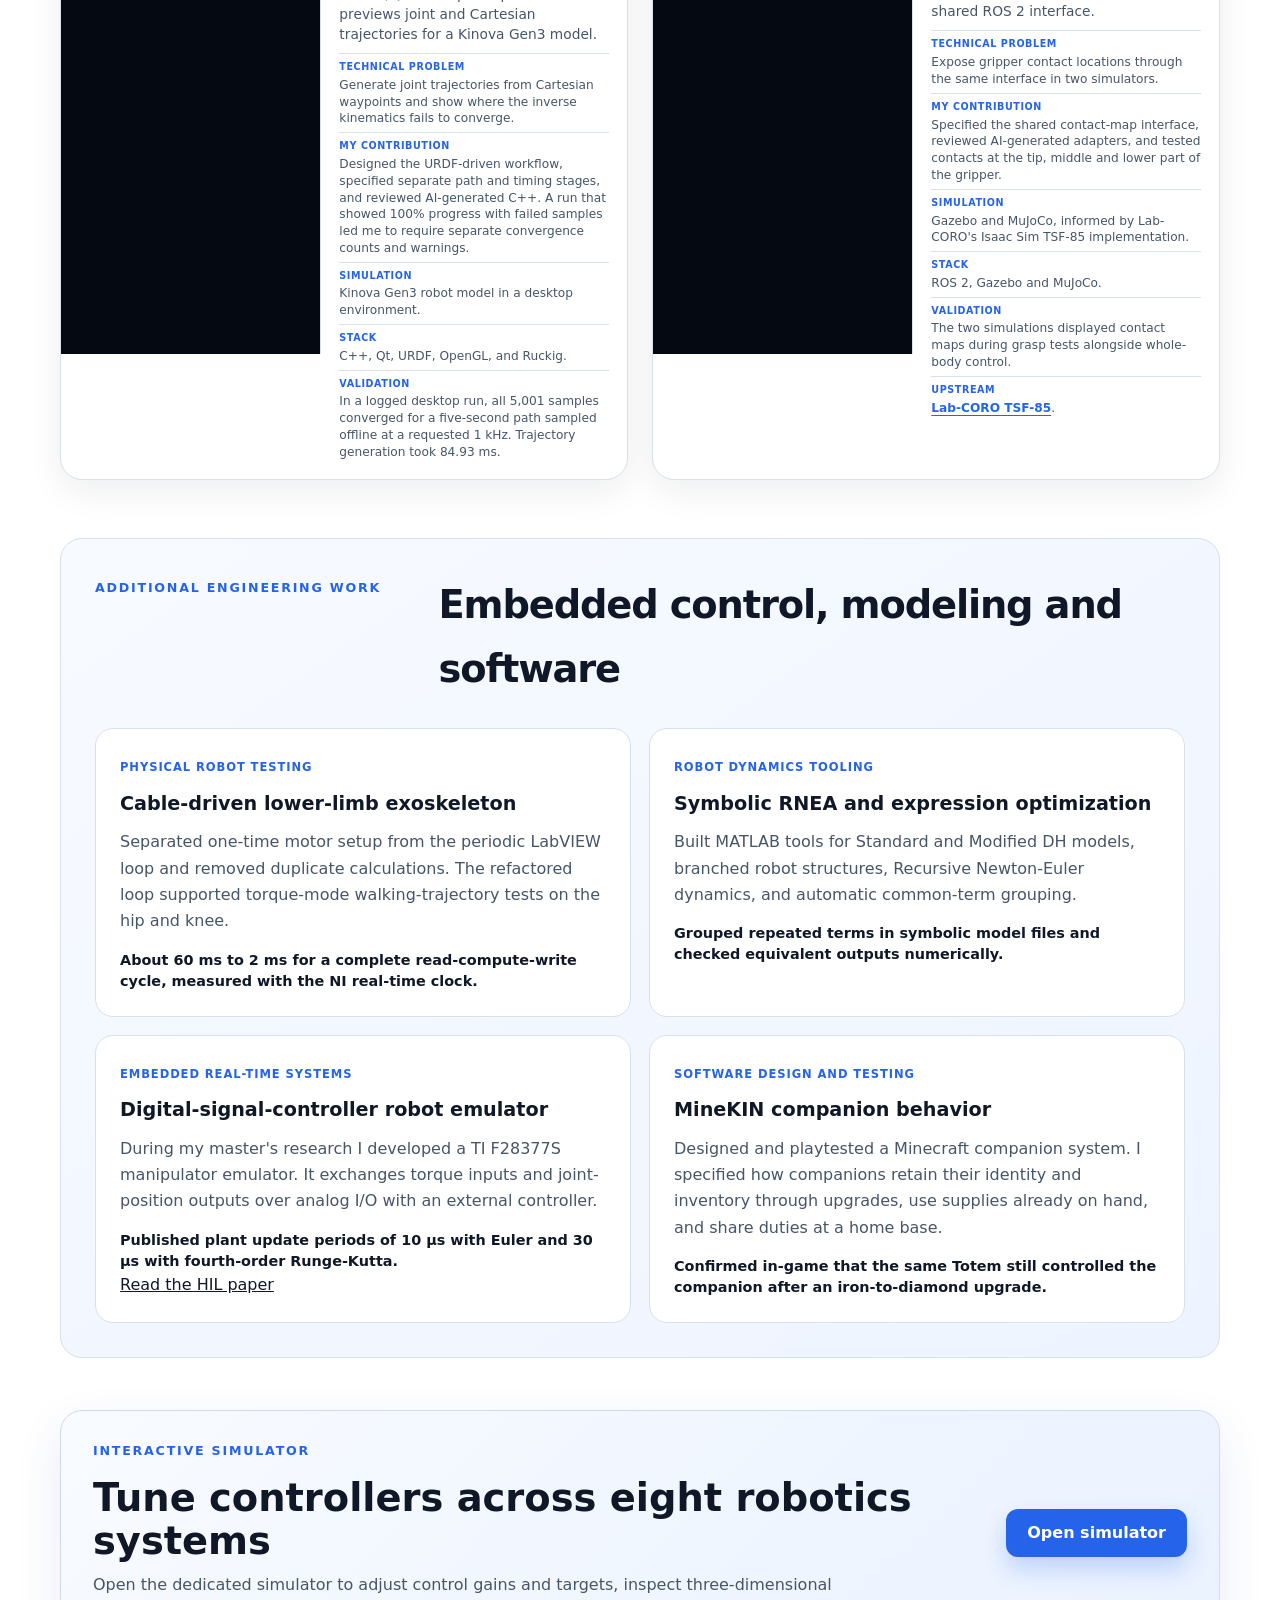
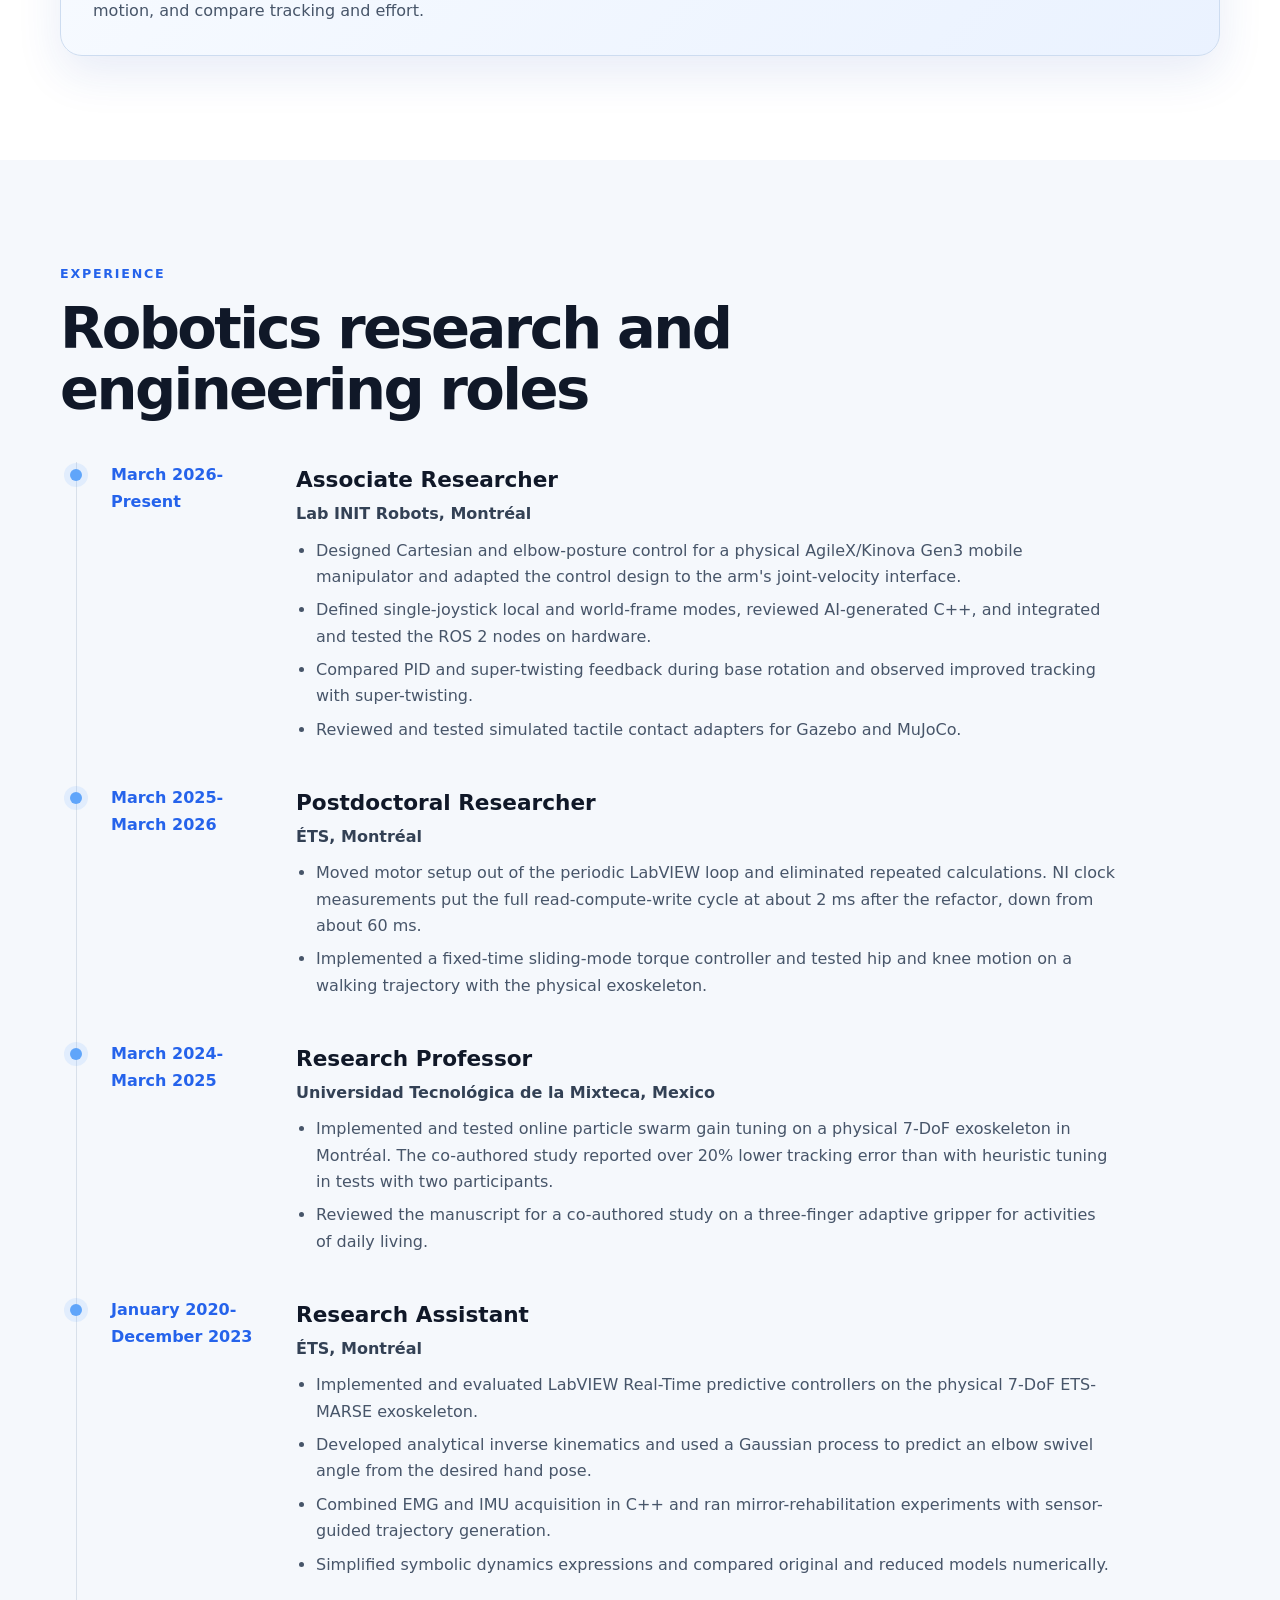
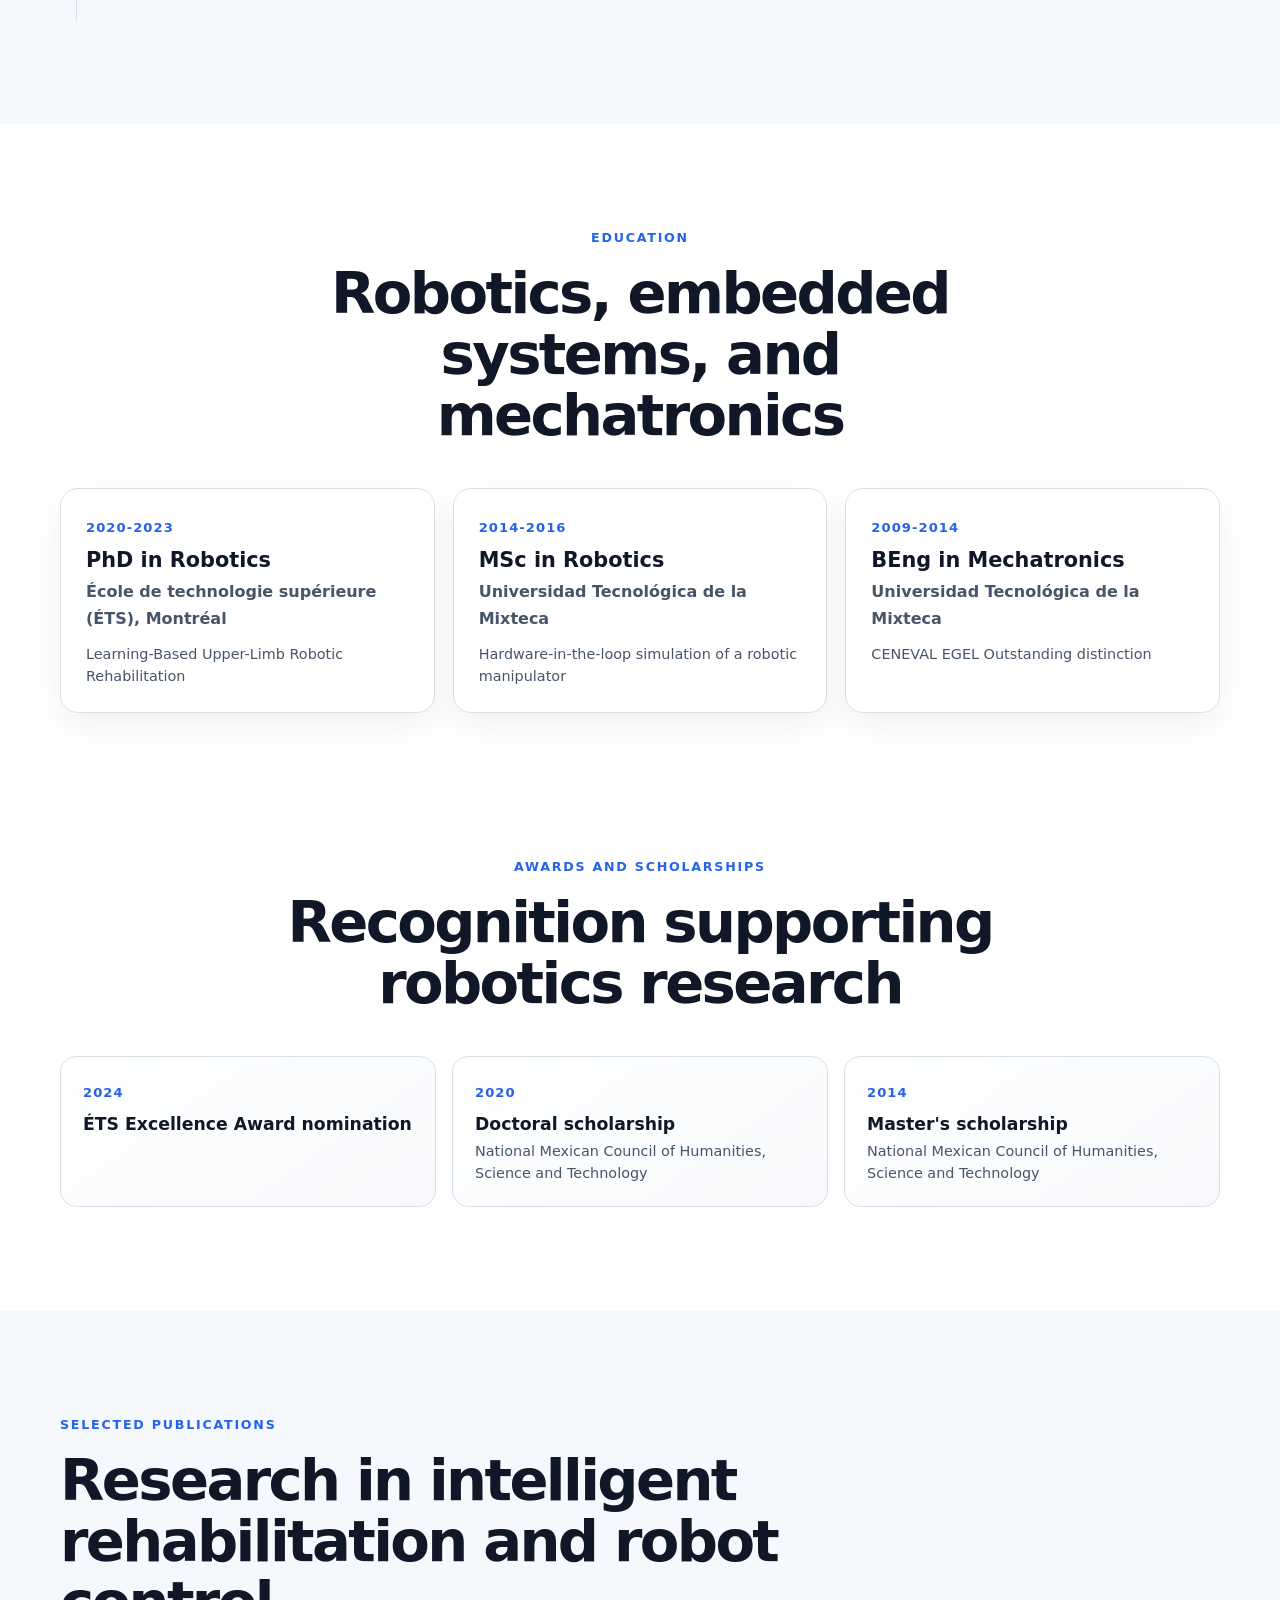
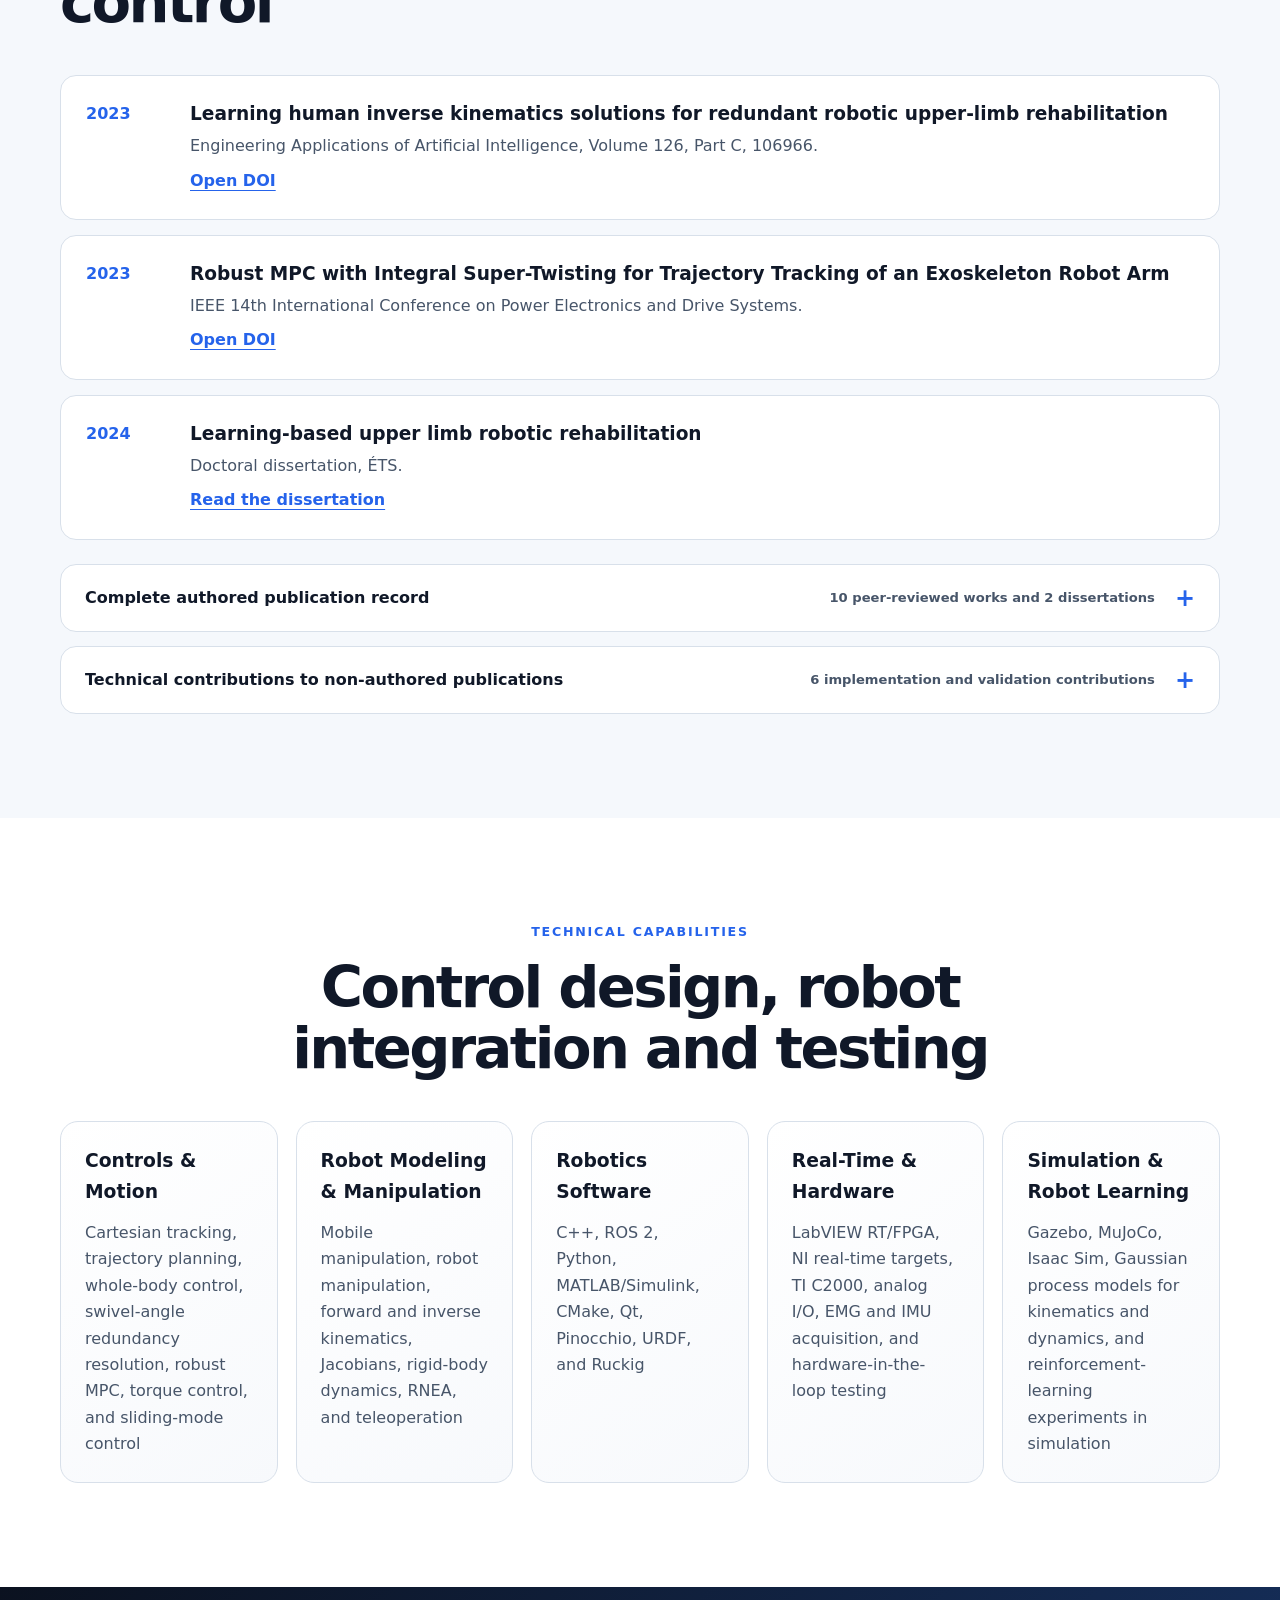
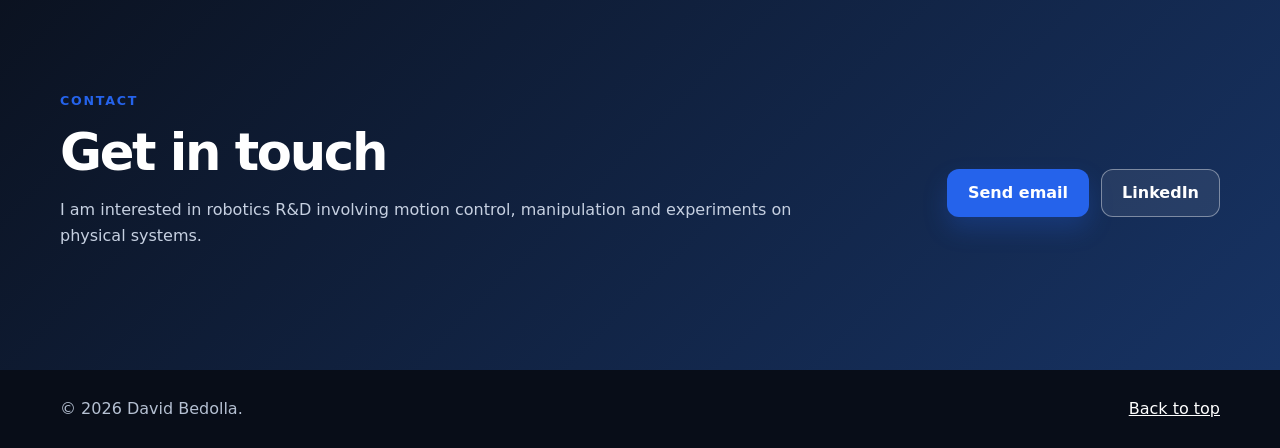
==== commit 4ea2b811: "Rewrite robotics portfolio from project evidence" ====
--- a/index.html
+++ b/index.html
@@ -4,10 +4,10 @@
   <meta charset="utf-8">
   <meta name="viewport" content="width=device-width, initial-scale=1">
   <meta name="google" content="notranslate">
-  <meta name="description" content="Robotics controls, motion control, trajectory planning, whole-body control, mobile manipulation, and real-time C++/ROS 2 systems deployed on physical robots, with LabVIEW RT/FPGA experience in rehabilitation robotics.">
+  <meta name="description" content="David Bedolla designs and tests robotics controls for mobile manipulators and rehabilitation robots, with work in trajectory planning, ROS 2, LabVIEW Real-Time and embedded HIL.">
   <meta name="author" content="David Bedolla">
   <meta property="og:title" content="David Bedolla, PhD | Robotics Controls &amp; Mobile Manipulation">
-  <meta property="og:description" content="Motion control, trajectory planning, whole-body control, and real-time C++/ROS 2 systems deployed on physical robots.">
+  <meta property="og:description" content="David Bedolla designs and tests robotics controls for mobile manipulators and rehabilitation robots, with work in trajectory planning, ROS 2, LabVIEW Real-Time and embedded HIL.">
   <meta property="og:type" content="website">
   <meta property="og:url" content="https://bedolladavidphd.github.io/">
   <meta property="og:image" content="https://bedolladavidphd.github.io/public/og.png">
@@ -17,7 +17,7 @@
   <meta property="og:image:alt" content="David Bedolla, PhD - Robotics Controls">
   <meta name="twitter:card" content="summary_large_image">
   <meta name="twitter:title" content="David Bedolla, PhD | Robotics Controls &amp; Mobile Manipulation">
-  <meta name="twitter:description" content="Motion control, trajectory planning, whole-body control, and real-time C++/ROS 2 systems deployed on physical robots.">
+  <meta name="twitter:description" content="David Bedolla designs and tests robotics controls for mobile manipulators and rehabilitation robots, with work in trajectory planning, ROS 2, LabVIEW Real-Time and embedded HIL.">
   <meta name="twitter:image" content="https://bedolladavidphd.github.io/public/og.png">
   <link rel="canonical" href="https://bedolladavidphd.github.io/">
   <meta name="theme-color" content="#0b1220">
@@ -35,8 +35,8 @@
       document.documentElement.dataset.theme = 'light';
     }
   </script>
-  <link rel="stylesheet" href="assets/css/styles.css?v=20260821-profile-1">
-  <script defer src="assets/js/i18n.js?v=20260901-controls-1"></script>
+  <link rel="stylesheet" href="assets/css/styles.css?v=20261110-profile">
+  <script defer src="assets/js/i18n.js?v=20261110-profile"></script>
   <script defer src="assets/js/main.js?v=20260812-tsf85-1"></script>
 </head>
 <body>
@@ -59,7 +59,7 @@
           <a href="simulator/">Simulator</a>
           <a href="#contact">Contact</a>
         </div>
-        <a class="nav-cta" href="documents/David_Bedolla_CV.pdf?v=20260901-controls-1" target="_blank" rel="noopener">
+        <a class="nav-cta" href="documents/David_Bedolla_CV.pdf?v=20261110" target="_blank" rel="noopener">
           <span>CV PDF</span><span class="nav-cta-arrow" aria-hidden="true">↗</span>
         </a>
       </nav>
@@ -90,13 +90,13 @@
         <div class="hero-copy reveal">
           <p class="eyebrow">Robotics Controls | Montréal, QC, Canada</p>
           <h1 class="hero-name notranslate" translate="no">David Bedolla, <span>PhD</span></h1>
-          <p class="hero-role">Motion Control &amp; Trajectory Planning | Whole-Body Control &amp; Mobile Manipulation | Real-Time C++/ROS 2</p>
+          <p class="hero-role">Motion Control, Trajectory Planning &amp; Mobile Manipulation</p>
           <p class="hero-summary">
-            I develop and deploy control, trajectory-generation, and whole-body manipulation systems for physical robots. My work spans robot kinematics and dynamics, motion control, redundancy resolution, mobile manipulation, real-time C++/ROS 2, LabVIEW RT/FPGA, teleoperation, and hardware validation.
+            I design motion controllers and test them on physical robots, from a mobile manipulator that tracks a target as its base turns to wearable robots that follow rehabilitation trajectories.
           </p>
           <div class="hero-actions">
             <a class="button primary" href="#projects">Explore my work</a>
-            <a class="button secondary" href="documents/David_Bedolla_CV.pdf?v=20260901-controls-1" target="_blank" rel="noopener">Download CV</a>
+            <a class="button secondary" href="documents/David_Bedolla_CV.pdf?v=20261110" target="_blank" rel="noopener">Download CV</a>
           </div>
           <div class="social-row" aria-label="Professional links">
             <a href="https://github.com/BedollaDavidPhD" target="_blank" rel="noopener">GitHub</a>
@@ -123,11 +123,11 @@
         </div>
       </div>
 
-      <div class="container impact-grid reveal" aria-label="Selected verified engineering results">
-        <article><strong>400 Hz</strong><span>Physical AgileX-Kinova whole-body control</span></article>
-        <article><strong>1-4 kHz</strong><span>Physical ETS-MARSE real-time control stack</span></article>
-        <article><strong>30×</strong><span>Lower-limb control-loop latency reduction</span></article>
-        <article><strong>387 μs</strong><span>GP-residual MPC with a 10-step horizon</span></article>
+      <div class="container impact-grid reveal" aria-label="Selected project results">
+        <article><strong>7 + 3</strong><span>Arm joints and base coordinates in the AgileX/Kinova system</span></article>
+        <article><strong>1 ms</strong><span>LabVIEW Real-Time period in the ETS-MARSE mirror experiment</span></article>
+        <article><strong>≈60 to 2 ms</strong><span>Lower-limb exoskeleton cycle before and after refactoring</span></article>
+        <article><strong>387 μs</strong><span>Robust MPC computation for a 10-step horizon on ETS-MARSE</span></article>
       </div>
     </section>
 
@@ -135,20 +135,20 @@
       <div class="container two-col">
         <div class="section-heading reveal">
           <p class="eyebrow">About</p>
-          <h2>From robot models and controllers to reliable behavior on physical hardware.</h2>
+          <h2>How I take a control idea to the robot</h2>
         </div>
         <div class="about-copy reveal">
           <p>
-            I develop robotics controls and motion-generation systems for physical robots, working across trajectory planning, motion control, whole-body coordination, robot modeling, real-time implementation, and hardware validation.
+            My work connects kinematics and dynamics to what an operator needs the robot to do. I define the motion objective, fit it to the available command interfaces, and test the resulting behavior on the system.
           </p>
           <p>
-            At Lab INIT Robots, I develop a 400 Hz ROS 2 and C++ whole-body control system for a physical 10-DoF AgileX and Kinova Gen3 mobile manipulator. The system combines Cartesian and world-frame tracking, analytical and Jacobian-based redundancy resolution, coordinated arm-base motion, trajectory execution, teleoperation, joint-limit handling, command filtering, and safety-oriented control.
+            At Lab INIT Robots, I adapted my earlier swivel-angle approach to joint-velocity control for an AgileX base and Kinova Gen3 arm. I specified the joystick workflow, reviewed AI-generated C++ and integrated and tested the ROS 2 system on the robot.
           </p>
           <p>
-            My earlier work on the physical 7-DoF ETS-MARSE rehabilitation exoskeleton included a 1-4 kHz LabVIEW RT/FPGA and C++ motion-control stack, trajectory generation and tracking, force-aware interaction, sensing and actuation, human-oriented inverse kinematics, Gaussian Process-based predictive control, and physical validation.
+            During my PhD, I implemented and tested predictive controllers on the 7-DoF ETS-MARSE exoskeleton. I used a Gaussian process to select an elbow posture and combined wearable EMG and IMU acquisition for mirror-rehabilitation experiments.
           </p>
           <p>
-            My completed robot-learning work includes Gaussian Process predictive control, learning-based inverse kinematics, and PyTorch reinforcement-learning experiments in simulation. Teleoperation and multimodal sensing also provide a foundation for future collection of robot and human demonstrations.
+            I also build and evaluate robotics tools, including a desktop trajectory planner, symbolic dynamics software, and an embedded manipulator emulator that lets an external controller drive a simulated plant through physical I/O.
           </p>
           <div class="focus-tags" aria-label="Professional focus areas">
             <span>Robotics Controls</span>
@@ -170,137 +170,27 @@
       <div class="container">
         <div class="section-heading centered reveal">
           <p class="eyebrow">Selected systems</p>
-          <h2>Robotics controls, manipulation, and supporting engineering work</h2>
-          <p>Each project separates my contribution, implementation stack, and physical or simulation validation.</p>
+          <h2>Mobile manipulation, rehabilitation and robot simulation</h2>
         </div>
 
         <div class="project-grid">
-          <div class="project-group-heading reveal">
-            <p class="eyebrow">Rehabilitation robotics</p>
-            <h3>ETS-MARSE upper-limb rehabilitation exoskeleton</h3>
-            <p>Learning-based control, human-centered motion, and physical validation on a 7-DoF rehabilitation robot.</p>
-          </div>
-
-          <article class="project-card reveal" data-project-id="exoskeleton-control">
-            <img src="assets/images/exoskeleton.svg" alt="Stylized rehabilitation exoskeleton illustration" loading="lazy" decoding="async">
-            <div class="project-body">
-              <h3>Human-Centered Mirror Rehabilitation on ETS-MARSE</h3>
-              <p class="project-summary">Wearable sensing drives coordinated real-time assistance on the physical upper-limb exoskeleton.</p>
-              <dl class="project-facts">
-                <div><dt>Technical problem</dt><dd>Reproduce the unaffected arm's motion as coordinated physical assistance for the impaired arm.</dd></div>
-                <div><dt>My contribution</dt><dd>Integrated two wearable IMUs and surface EMG with human-oriented inverse kinematics, smooth trajectory generation, and closed-loop tracking.</dd></div>
-                <div><dt>Hardware</dt><dd>Physical 7-DoF ETS-MARSE upper-limb exoskeleton and wearable sensors.</dd></div>
-                <div><dt>Stack</dt><dd>LabVIEW RT/FPGA and C++.</dd></div>
-                <div><dt>Measured result</dt><dd>Hard real-time control operating from 1 to 4 kHz.</dd></div>
-              </dl>
-            </div>
-          </article>
-
-          <article class="project-card reveal" data-project-id="learning-based-predictive-control">
-            <img src="assets/images/exoskeleton.svg" alt="Stylized rehabilitation exoskeleton control illustration" loading="lazy" decoding="async">
-            <div class="project-body">
-              <h3>Learning-Based Robust Predictive Control on ETS-MARSE</h3>
-              <p class="project-summary">A Gaussian Process models residual dynamics and uncertainty for constrained tracking on the physical exoskeleton.</p>
-              <dl class="project-facts">
-                <div><dt>Technical problem</dt><dd>Track constrained exoskeleton motion despite nonlinear dynamics, model error, and human-robot interaction forces.</dd></div>
-                <div><dt>My contribution</dt><dd>Integrated a Gaussian Process residual model with constrained MPC and robust compensation, using predictive uncertainty to adapt robustness margins.</dd></div>
-                <div><dt>Hardware</dt><dd>Physical 7-DoF ETS-MARSE rehabilitation exoskeleton.</dd></div>
-                <div><dt>Stack</dt><dd>Gaussian Processes, model predictive control, C++, and LabVIEW RT.</dd></div>
-                <div><dt>Measured result</dt><dd>Approximately 387 μs for a 10-step horizon in the multi-rate control stack.</dd></div>
-              </dl>
-            </div>
-          </article>
-
-          <div class="project-group-heading reveal">
-            <p class="eyebrow">Planning and simulation</p>
-            <h3>Planning and contact-aware simulation</h3>
-            <p>Reusable trajectory-generation tooling and contact-aware simulator integration supporting robot-control development.</p>
-          </div>
-
-          <article class="project-card reveal" data-project-id="trajectory-planning-application">
-            <img src="assets/images/tooling.svg" alt="Stylized robot trajectory-planning application illustration" loading="lazy" decoding="async">
-            <div class="project-body">
-              <h3>URDF-Driven Trajectory Planning and Motion Generation</h3>
-              <p class="project-summary">A reusable C++ application generates, analyzes, and visualizes joint-space and Cartesian trajectories directly from robot descriptions.</p>
-              <dl class="project-facts">
-                <div><dt>Technical problem</dt><dd>Provide reusable joint-space time laws and Cartesian waypoint trajectories across manipulators with different kinematic structures.</dd></div>
-                <div><dt>My contribution</dt><dd>Built URDF-driven inverse kinematics, B-splines and blended paths, Ruckig motion limits, plotting, CAD visualization, and position, velocity, acceleration, and jerk analysis.</dd></div>
-                <div><dt>Simulation</dt><dd>Kinova Gen3 robot model in a desktop environment.</dd></div>
-                <div><dt>Stack</dt><dd>C++, Qt, URDF, OpenGL, and Ruckig.</dd></div>
-                <div><dt>Measured result</dt><dd>URDF-based inverse kinematics operating at up to 1 kHz in current tests.</dd></div>
-              </dl>
-            </div>
-          </article>
-
-          <article class="project-card reveal" data-project-id="cross-simulator-tactile-adaptation">
-            <img src="assets/images/tooling.svg" alt="Stylized contact-aware robotics simulation illustration" loading="lazy" decoding="async">
-            <div class="project-body">
-              <h3>Cross-Simulator Tactile Sensor Adaptation</h3>
-              <p class="project-summary">A common ROS 2 tactile interface extends TSF-85-based contact-map acquisition to Gazebo and MuJoCo and connects it with whole-body robot control.</p>
-              <dl class="project-facts">
-                <div><dt>Technical problem</dt><dd>Make tactile contact data available consistently across different physics engines for whole-robot manipulation.</dd></div>
-                <div><dt>My contribution</dt><dd>Implemented Gazebo and MuJoCo tactile-contact adapters, a common ROS 2 data interface, and whole-body control integration.</dd></div>
-                <div><dt>Simulation</dt><dd>Gazebo and MuJoCo, informed by Lab-CORO's Isaac Sim TSF-85 implementation.</dd></div>
-                <div><dt>Stack</dt><dd>ROS 2, tactile contact maps, and whole-body control.</dd></div>
-                <div><dt>Measured result</dt><dd>Published tactile contact maps through the same ROS 2 interface in both environments.</dd></div>
-                <div><dt>Upstream</dt><dd><a href="https://github.com/Lab-CORO/TSF-85" target="_blank" rel="noopener">Lab-CORO TSF-85</a>.</dd></div>
-              </dl>
-            </div>
-          </article>
-
-          <div class="project-group-heading reveal">
-            <p class="eyebrow">Kinova Gen3 manipulation</p>
-            <h3>Kinova Gen3 manipulation and control</h3>
-            <p>Analytical redundancy resolution, Jacobian control, teleoperation, and repeatable testing on a physical manipulator.</p>
-          </div>
-
-          <article class="project-card reveal" data-project-id="mobile-manipulator-nullspace">
-            <img src="assets/images/mobile-manipulator.svg" alt="Stylized Kinova Gen3 manipulation illustration" loading="lazy" decoding="async">
-            <div class="project-body">
-              <h3>Kinova Gen3 Cartesian Control and Redundancy Resolution</h3>
-              <p class="project-summary">PS4 teleoperation combines Cartesian commands with independent elbow reconfiguration on the physical robot.</p>
-              <dl class="project-facts">
-                <div><dt>Technical problem</dt><dd>Command Cartesian motion and elbow configuration predictably on a redundant physical manipulator.</dd></div>
-                <div><dt>My contribution</dt><dd>Combined analytical position-level redundancy resolution with Pinocchio Jacobian joint velocities, joint-limit handling, command arbitration, and PS4 teleoperation.</dd></div>
-                <div><dt>Hardware</dt><dd>Physical Kinova Gen3 and PS4 controller.</dd></div>
-                <div><dt>Stack</dt><dd>ROS 2, C++, and Pinocchio.</dd></div>
-                <div><dt>Measured result</dt><dd>Analytical redundancy calculation in approximately 3 μs.</dd></div>
-              </dl>
-            </div>
-          </article>
-
-          <article class="project-card reveal" data-project-id="kinova-analytical-redundancy">
-            <img src="assets/images/tooling.svg" alt="Stylized Kinova Gen3 kinematics illustration" loading="lazy" decoding="async">
-            <div class="project-body">
-              <h3>Analytical Kinova Gen3 Redundancy Resolution</h3>
-              <p class="project-summary">A swivel-angle formulation selects a smooth elbow configuration while preserving the commanded end-effector pose.</p>
-              <dl class="project-facts">
-                <div><dt>Technical problem</dt><dd>Select a smooth elbow configuration while preserving a commanded end-effector pose.</dd></div>
-                <div><dt>My contribution</dt><dd>Developed and evaluated the analytical formulation, including joint-limit handling and kinematic verification.</dd></div>
-                <div><dt>Simulation</dt><dd>Kinova Gen3 in Isaac Sim, with computational benchmarks on an Intel i7 laptop.</dd></div>
-                <div><dt>Stack</dt><dd>C++, Pinocchio, and Isaac Sim.</dd></div>
-                <div><dt>Measured result</dt><dd>Approximately 1.05 million solutions evaluated in 2.84 seconds.</dd></div>
-              </dl>
-            </div>
-          </article>
-
           <div class="project-group-heading reveal">
             <p class="eyebrow">Whole-body mobile manipulation</p>
             <h3>Whole-body mobile manipulation</h3>
-            <p>Coordinated arm-base motion from analytical task design to 400 Hz deployment on physical hardware.</p>
+            <p>A joystick demonstration on hardware and a separate task-priority study in simulation.</p>
           </div>
 
           <article class="project-card reveal" data-project-id="mobile-manipulator-world-frame">
             <img src="assets/images/mobile-manipulator.svg" alt="Stylized mobile manipulator illustration" loading="lazy" decoding="async">
             <div class="project-body">
               <h3>World-Frame Mobile Manipulation</h3>
-              <p class="project-summary">The deployed controller coordinates a physical mobile base and Kinova Gen3 while maintaining the commanded end-effector pose in the world frame.</p>
+              <p class="project-summary">One joystick controls the base and arm. In world-frame mode, the arm compensates as the base turns.</p>
               <dl class="project-facts">
                 <div><dt>Technical problem</dt><dd>Maintain a world-frame end-effector pose while the mobile base moves.</dd></div>
-                <div><dt>My contribution</dt><dd>Implemented filtered odometry transforms, Cartesian tracking, redundancy objectives, command validation, and coordinated base and arm control.</dd></div>
+                <div><dt>My contribution</dt><dd>Designed the joystick workflow and odometry-based target conversion, reviewed AI-generated C++, and integrated the ROS 2 system. I resolved a conflict between competing arm command publishers.</dd></div>
                 <div><dt>Hardware</dt><dd>Physical AgileX base with a Kinova Gen3 arm.</dd></div>
                 <div><dt>Stack</dt><dd>ROS 2, C++, and Pinocchio.</dd></div>
-                <div><dt>Measured result</dt><dd>Deployed onboard with the core whole-body control nodes operating at 400 Hz.</dd></div>
+                <div><dt>Validation</dt><dd>Observed target compensation during base rotation and residual offset after extended motion. The launch example sets three ROS 2 publishers to 400 Hz and the base-command publisher to 120 Hz.</dd></div>
               </dl>
             </div>
           </article>
@@ -309,13 +199,121 @@
             <img src="assets/images/mobile-manipulator.svg" alt="Stylized mobile manipulator illustration" loading="lazy" decoding="async">
             <div class="project-body">
               <h3>Analytical Whole-Body Control for a 10-DoF Mobile Manipulator</h3>
-              <p class="project-summary">A task-priority formulation coordinates the mobile base, arm, elbow configuration, and end-effector objective.</p>
+              <p class="project-summary">A simulated task-priority study coordinates the seven arm joints with three base coordinates.</p>
               <dl class="project-facts">
                 <div><dt>Technical problem</dt><dd>Coordinate arm self-motion, base displacement, and Cartesian tracking in one 10-DoF system.</dd></div>
                 <div><dt>My contribution</dt><dd>Extended the analytical redundancy formulation with a task-priority hierarchy for end-effector, elbow, and mobile-base objectives.</dd></div>
                 <div><dt>Simulation</dt><dd>Kinova Gen3 and AgileX mobile-manipulator model.</dd></div>
                 <div><dt>Stack</dt><dd>Analytical kinematics and task-priority whole-body control.</dd></div>
-                <div><dt>Measured result</dt><dd>Unified coordination of ten degrees of freedom in one solver.</dd></div>
+                <div><dt>Validation</dt><dd>Explored end-effector tracking and elbow posture during simulated arm and base motion.</dd></div>
+              </dl>
+            </div>
+          </article>
+
+          <div class="project-group-heading reveal">
+            <p class="eyebrow">Kinova Gen3 manipulation</p>
+            <h3>Kinova Gen3 manipulation and control</h3>
+            <p>Velocity control on the arm and a separate analytical pose-to-joint solver.</p>
+          </div>
+
+          <article class="project-card reveal" data-project-id="mobile-manipulator-nullspace">
+            <img src="assets/images/mobile-manipulator.svg" alt="Stylized Kinova Gen3 manipulation illustration" loading="lazy" decoding="async">
+            <div class="project-body">
+              <h3>Kinova Gen3 Cartesian Control and Redundancy Resolution</h3>
+              <p class="project-summary">PS4 teleoperation combines Cartesian commands with independent elbow reconfiguration on the physical robot.</p>
+              <dl class="project-facts">
+                <div><dt>Technical problem</dt><dd>Adjust the elbow posture while keeping the hand on its commanded path.</dd></div>
+                <div><dt>My contribution</dt><dd>Adapted my swivel-angle method to the Kinova velocity interface and tested Cartesian and elbow commands with a PS4 controller.</dd></div>
+                <div><dt>Hardware</dt><dd>Physical Kinova Gen3 and PS4 controller.</dd></div>
+                <div><dt>Stack</dt><dd>ROS 2, C++, and Pinocchio.</dd></div>
+                <div><dt>Validation</dt><dd>Demonstrated Cartesian motion and changes in elbow posture on the physical arm.</dd></div>
+              </dl>
+            </div>
+          </article>
+
+          <article class="project-card reveal" data-project-id="kinova-analytical-redundancy">
+            <img src="assets/images/tooling.svg" alt="Stylized Kinova Gen3 kinematics illustration" loading="lazy" decoding="async">
+            <div class="project-body">
+              <h3>Analytical Kinova Gen3 Redundancy Resolution</h3>
+              <p class="project-summary">A standalone position-level solver uses the swivel angle to select an elbow posture for a given end-effector pose.</p>
+              <dl class="project-facts">
+                <div><dt>Technical problem</dt><dd>Find a seven-joint configuration for a desired Cartesian position, orientation and elbow posture.</dd></div>
+                <div><dt>My contribution</dt><dd>Designed the analytical formulation and evaluated candidate joint configurations in a standalone experiment.</dd></div>
+                <div><dt>Simulation</dt><dd>Kinova Gen3 model in Isaac Sim.</dd></div>
+                <div><dt>Stack</dt><dd>C++, Pinocchio, and Isaac Sim.</dd></div>
+                <div><dt>Validation</dt><dd>Evaluated pose-to-joint solutions on the Kinova model.</dd></div>
+              </dl>
+            </div>
+          </article>
+
+          <div class="project-group-heading reveal">
+            <p class="eyebrow">Rehabilitation robotics</p>
+            <h3>ETS-MARSE upper-limb rehabilitation exoskeleton</h3>
+            <p>Laboratory experiments on a 7-DoF upper-limb exoskeleton.</p>
+          </div>
+
+          <article class="project-card reveal" data-project-id="exoskeleton-control">
+            <img src="assets/images/exoskeleton.svg" alt="Stylized rehabilitation exoskeleton illustration" loading="lazy" decoding="async">
+            <div class="project-body">
+              <h3>Human-Centered Mirror Rehabilitation on ETS-MARSE</h3>
+              <p class="project-summary">Wearable sensors capture motion on one arm to generate a reference for the exoskeleton on the other.</p>
+              <dl class="project-facts">
+                <div><dt>Technical problem</dt><dd>Turn intermittent motion measurements into smooth joint references for mirror exercises.</dd></div>
+                <div><dt>My contribution</dt><dd>Combined EMG and IMU acquisition in C++ and integrated the mirror workflow with swivel-angle inverse kinematics and real-time trajectory tracking.</dd></div>
+                <div><dt>Hardware</dt><dd>Physical 7-DoF ETS-MARSE upper-limb exoskeleton and wearable sensors.</dd></div>
+                <div><dt>Stack</dt><dd>LabVIEW RT/FPGA and C++.</dd></div>
+                <div><dt>Validation</dt><dd>The mirror experiment used a 1 ms LabVIEW Real-Time period and a 50 μs FPGA current-loop period.</dd></div>
+              </dl>
+            </div>
+          </article>
+
+          <article class="project-card reveal" data-project-id="learning-based-predictive-control">
+            <img src="assets/images/exoskeleton.svg" alt="Stylized rehabilitation exoskeleton control illustration" loading="lazy" decoding="async">
+            <div class="project-body">
+              <h3>Robust and Learning-Based Predictive Control on ETS-MARSE</h3>
+              <p class="project-summary">Two physical experiments evaluated robust predictive control and predictive control with a learned model of residual dynamics.</p>
+              <dl class="project-facts">
+                <div><dt>Technical problem</dt><dd>Track constrained exoskeleton motion despite nonlinear dynamics, model error, and human-robot interaction forces.</dd></div>
+                <div><dt>My contribution</dt><dd>Implemented constrained MPC with integral super-twisting compensation and tested a separate Gaussian process residual model for learning-based MPC.</dd></div>
+                <div><dt>Hardware</dt><dd>Physical 7-DoF ETS-MARSE rehabilitation exoskeleton.</dd></div>
+                <div><dt>Stack</dt><dd>Gaussian Processes, model predictive control, C++, and LabVIEW RT.</dd></div>
+                <div><dt>Validation</dt><dd>The thesis reports 387 μs of computation for 10-step robust MPC and 687 μs for the separate learning-based MPC experiment.</dd></div>
+              </dl>
+            </div>
+          </article>
+
+          <div class="project-group-heading reveal">
+            <p class="eyebrow">Planning and simulation</p>
+            <h3>Trajectory planning and simulated contact</h3>
+          </div>
+
+          <article class="project-card reveal" data-project-id="trajectory-planning-application">
+            <img src="assets/images/tooling.svg" alt="Stylized robot trajectory-planning application illustration" loading="lazy" decoding="async">
+            <div class="project-body">
+              <h3>PlannerGUI for URDF-Based Trajectory Planning</h3>
+              <p class="project-summary">A C++/Qt desktop tool plans and previews joint and Cartesian trajectories for a Kinova Gen3 model.</p>
+              <dl class="project-facts">
+                <div><dt>Technical problem</dt><dd>Generate joint trajectories from Cartesian waypoints and show where the inverse kinematics fails to converge.</dd></div>
+                <div><dt>My contribution</dt><dd>Designed the URDF-driven workflow, specified separate path and timing stages, and reviewed AI-generated C++. A run that showed 100% progress with failed samples led me to require separate convergence counts and warnings.</dd></div>
+                <div><dt>Simulation</dt><dd>Kinova Gen3 robot model in a desktop environment.</dd></div>
+                <div><dt>Stack</dt><dd>C++, Qt, URDF, OpenGL, and Ruckig.</dd></div>
+                <div><dt>Validation</dt><dd>In a logged desktop run, all 5,001 samples converged for a five-second path sampled offline at a requested 1 kHz. Trajectory generation took 84.93 ms.</dd></div>
+              </dl>
+            </div>
+          </article>
+
+          <article class="project-card reveal" data-project-id="cross-simulator-tactile-adaptation">
+            <img src="assets/images/tooling.svg" alt="Stylized contact-aware robotics simulation illustration" loading="lazy" decoding="async">
+            <div class="project-body">
+              <h3>Cross-Simulator Tactile Sensor Adaptation</h3>
+              <p class="project-summary">Gazebo and MuJoCo publish simulated gripper contact maps through a shared ROS 2 interface.</p>
+              <dl class="project-facts">
+                <div><dt>Technical problem</dt><dd>Expose gripper contact locations through the same interface in two simulators.</dd></div>
+                <div><dt>My contribution</dt><dd>Specified the shared contact-map interface, reviewed AI-generated adapters, and tested contacts at the tip, middle and lower part of the gripper.</dd></div>
+                <div><dt>Simulation</dt><dd>Gazebo and MuJoCo, informed by Lab-CORO's Isaac Sim TSF-85 implementation.</dd></div>
+                <div><dt>Stack</dt><dd>ROS 2, Gazebo and MuJoCo.</dd></div>
+                <div><dt>Validation</dt><dd>The two simulations displayed contact maps during grasp tests alongside whole-body control.</dd></div>
+                <div><dt>Upstream</dt><dd><a href="https://github.com/Lab-CORO/TSF-85" target="_blank" rel="noopener">Lab-CORO TSF-85</a>.</dd></div>
               </dl>
             </div>
           </article>
@@ -324,22 +322,34 @@
 
         <div class="supporting-work reveal">
           <div class="supporting-work-heading">
-            <p class="eyebrow">Technical foundations</p>
-            <h3>Dynamics tooling and deterministic implementation</h3>
-            <p>Supporting projects that connect mathematical robotics to fast, testable software and embedded systems.</p>
+            <p class="eyebrow">Additional engineering work</p>
+            <h3>Embedded control, modeling and software</h3>
           </div>
           <div class="foundation-grid">
+            <article class="foundation-card">
+              <span>Physical robot testing</span>
+              <h3>Cable-driven lower-limb exoskeleton</h3>
+              <p>Separated one-time motor setup from the periodic LabVIEW loop and removed duplicate calculations. The refactored loop supported torque-mode walking-trajectory tests on the hip and knee.</p>
+              <strong>About 60 ms to 2 ms for a complete read-compute-write cycle, measured with the NI real-time clock.</strong>
+            </article>
             <article class="foundation-card">
               <span>Robot dynamics tooling</span>
               <h3>Symbolic RNEA and expression optimization</h3>
               <p>Built MATLAB tools for Standard and Modified DH models, branched robot structures, Recursive Newton-Euler dynamics, and automatic common-term grouping.</p>
-              <strong>Approximately 90% smaller expressions and 210 μs feedforward-torque computation.</strong>
+              <strong>Grouped repeated terms in symbolic model files and checked equivalent outputs numerically.</strong>
             </article>
             <article class="foundation-card">
               <span>Embedded real-time systems</span>
               <h3>Digital-signal-controller robot emulator</h3>
-              <p>Implemented a two-degree-of-freedom manipulator emulator on a TI F28377S with ADC/DAC interfaces and LabVIEW control and visualization.</p>
-              <strong>Deterministic dynamics execution at a 10 μs sampling period.</strong>
+              <p>During my master's research I developed a TI F28377S manipulator emulator. It exchanges torque inputs and joint-position outputs over analog I/O with an external controller.</p>
+              <strong>Published plant update periods of 10 μs with Euler and 30 μs with fourth-order Runge-Kutta.</strong>
+              <a href="https://www.mecamex.net/revistas/LMEM/revistas/LMEM-V07-N01-04.pdf" target="_blank" rel="noopener">Read the HIL paper</a>
+            </article>
+            <article class="foundation-card">
+              <span>Software design and testing</span>
+              <h3>MineKIN companion behavior</h3>
+              <p>Designed and playtested a Minecraft companion system. I specified how companions retain their identity and inventory through upgrades, use supplies already on hand, and share duties at a home base.</p>
+              <strong>Confirmed in-game that the same Totem still controlled the companion after an iron-to-diamond upgrade.</strong>
             </article>
           </div>
         </div>
@@ -360,7 +370,7 @@
       <div class="container">
         <div class="section-heading reveal">
           <p class="eyebrow">Experience</p>
-          <h2>Applied robotics R&amp;D delivered on real hardware</h2>
+          <h2>Robotics research and engineering roles</h2>
         </div>
 
         <div class="timeline">
@@ -370,10 +380,10 @@
               <h3>Associate Researcher</h3>
               <p class="timeline-place">Lab INIT Robots, Montréal</p>
               <ul class="timeline-bullets">
-                <li>Deployed a 400 Hz ROS 2 and C++ whole-body control pipeline on a physical 10-DoF Kinova Gen3 and AgileX mobile manipulator.</li>
-                <li>Combined analytical position-level redundancy resolution with Pinocchio Jacobian joint velocities for Cartesian tracking, elbow control, joint-limit handling, and base coordination.</li>
-                <li>Implemented super-twisting feedback, validation, filtering, safe state transitions, and PS4 teleoperation for physical operation.</li>
-                <li>Exercised the whole-body controller in Gazebo and MuJoCo for simulator-based integration and contact-data studies.</li>
+                <li>Designed Cartesian and elbow-posture control for a physical AgileX/Kinova Gen3 mobile manipulator and adapted the control design to the arm's joint-velocity interface.</li>
+                <li>Defined single-joystick local and world-frame modes, reviewed AI-generated C++, and integrated and tested the ROS 2 nodes on hardware.</li>
+                <li>Compared PID and super-twisting feedback during base rotation and observed improved tracking with super-twisting.</li>
+                <li>Reviewed and tested simulated tactile contact adapters for Gazebo and MuJoCo.</li>
               </ul>
             </div>
           </article>
@@ -384,8 +394,8 @@
               <h3>Postdoctoral Researcher</h3>
               <p class="timeline-place">ÉTS, Montréal</p>
               <ul class="timeline-bullets">
-                <li>Reduced lower-limb control latency by 30× to enable torque control and improved ROS/Python scheduling for stable real-time execution.</li>
-                <li>Developed symbolic dynamics and inverse-kinematics tools, then delivered 6-DoF inverse kinematics and motion-control support to international assistive-robotics teams.</li>
+                <li>Moved motor setup out of the periodic LabVIEW loop and eliminated repeated calculations. NI clock measurements put the full read-compute-write cycle at about 2 ms after the refactor, down from about 60 ms.</li>
+                <li>Implemented a fixed-time sliding-mode torque controller and tested hip and knee motion on a walking trajectory with the physical exoskeleton.</li>
               </ul>
             </div>
           </article>
@@ -396,8 +406,8 @@
               <h3>Research Professor</h3>
               <p class="timeline-place">Universidad Tecnológica de la Mixteca, Mexico</p>
               <ul class="timeline-bullets">
-                <li>Developed and tested controller optimization for a 7-DoF robot, reducing tracking error by 20%.</li>
-                <li>Contributed to a three-finger adaptive robotic gripper for activities of daily living.</li>
+                <li>Implemented and tested online particle swarm gain tuning on a physical 7-DoF exoskeleton in Montréal. The co-authored study reported over 20% lower tracking error than with heuristic tuning in tests with two participants.</li>
+                <li>Reviewed the manuscript for a co-authored study on a three-finger adaptive gripper for activities of daily living.</li>
               </ul>
             </div>
           </article>
@@ -408,10 +418,10 @@
               <h3>Research Assistant</h3>
               <p class="timeline-place">ÉTS, Montréal</p>
               <ul class="timeline-bullets">
-                <li>Deployed a 1-4 kHz LabVIEW RT/FPGA and C++ motion-control stack on a physical 7-DoF rehabilitation exoskeleton.</li>
-                <li>Implemented Gaussian Process residual modeling with robust MPC at approximately 387 μs for a 10-step horizon, plus analytical and learning-based inverse kinematics at 5 μs and 43 μs.</li>
-                <li>Integrated ATI Nano17 force/torque sensing and admittance control, and implemented external-force observation from motor current, robot dynamics, friction, and the Jacobian.</li>
-                <li>Integrated IMU, EMG, and depth-camera motion acquisition with sensor-guided trajectory generation and physics-based digital twins.</li>
+                <li>Implemented and evaluated LabVIEW Real-Time predictive controllers on the physical 7-DoF ETS-MARSE exoskeleton.</li>
+                <li>Developed analytical inverse kinematics and used a Gaussian process to predict an elbow swivel angle from the desired hand pose.</li>
+                <li>Combined EMG and IMU acquisition in C++ and ran mirror-rehabilitation experiments with sensor-guided trajectory generation.</li>
+                <li>Simplified symbolic dynamics expressions and compared original and reduced models numerically.</li>
               </ul>
             </div>
           </article>
@@ -504,8 +514,9 @@
           <article class="publication reveal">
             <div class="pub-year">2024</div>
             <div>
-              <h3>Learning-Based Upper Limb Robotic Rehabilitation</h3>
+              <h3>Learning-based upper limb robotic rehabilitation</h3>
               <p>Doctoral dissertation, ÉTS.</p>
+              <a href="https://espace.etsmtl.ca/id/eprint/3453/" target="_blank" rel="noopener">Read the dissertation</a>
             </div>
           </article>
         </div>
@@ -519,14 +530,14 @@
             <ol class="expanded-publications contribution-list">
               <li><strong>Bedolla-Martínez, D.</strong>, Kali, Y., Saad, M., Ochoa-Luna, C., &amp; Rahman, M. H. (2023). <em>Learning human inverse kinematics solutions for redundant robotic upper-limb rehabilitation.</em> Engineering Applications of Artificial Intelligence, 126, 106966. <a href="https://doi.org/10.1016/j.engappai.2023.106966" target="_blank" rel="noopener">DOI</a><span>Contribution: Led development and evaluation of the Gaussian-Process-based inverse-kinematics method for the 7-DoF exoskeleton, achieving approximately 43 μs execution.</span></li>
               <li><strong>Bedolla-Martínez, D.</strong>, Kali, Y., Saad, M., Ochoa-Luna, C., &amp; Rahman, M. H. (2023). <em>Robust MPC with Integral Super-Twisting for Trajectory Tracking of an Exoskeleton Robot Arm.</em> IEEE PEDS. <a href="https://doi.org/10.1109/PEDS57185.2023.10246735" target="_blank" rel="noopener">DOI</a><span>Contribution: Designed and implemented robust MPC with integral super-twisting compensation, then evaluated trajectory tracking in simulation and on the physical ETS-MARSE exoskeleton.</span></li>
-              <li><strong>Bedolla-Martínez, D.</strong> (2024). <em>Learning-Based Upper Limb Robotic Rehabilitation.</em> Doctoral dissertation, ÉTS.<span>Contribution: Integrated intelligent motion control, human-oriented inverse kinematics, learning-based predictive control, and mirror-rehabilitation methods on the ETS-MARSE exoskeleton.</span></li>
+              <li><strong>Bedolla-Martínez, D.</strong> (2024). <em>Learning-based upper limb robotic rehabilitation.</em> Doctoral dissertation, ÉTS. <a href="https://espace.etsmtl.ca/id/eprint/3453/" target="_blank" rel="noopener">Read the dissertation</a><span>Contribution: Integrated intelligent motion control, human-oriented inverse kinematics, learning-based predictive control, and mirror-rehabilitation methods on the ETS-MARSE exoskeleton.</span></li>
               <li><strong>Bedolla-Martínez, D.</strong> (2017). <em>Emulador de un robot manipulador de 2 grados de libertad con base en un controlador digital de señales.</em> Master's dissertation, Universidad Tecnológica de la Mixteca.<span>Contribution: Led development of the digital-signal-controller hardware-in-the-loop emulator for a 2-DoF manipulator.</span></li>
               <li><strong>Bedolla-Martínez, D.</strong>, Lugo, E., &amp; Trujillo-Romero, F. (2019). <em>Artificial neural network topology to calculate the PUMA 560's inverse kinematics for real-time applications.</em> Research in Computing Science, 148(8), 397-405.<span>Contribution: Proposed and deployed the neural-network topology for real-time PUMA 560 inverse kinematics.</span></li>
-              <li><strong>Bedolla-Martínez, D.</strong>, Ramírez, F., &amp; Arias, J. (2018). <em>Hardware-in-the-loop simulation for a robot manipulator based on a digital signal controller.</em> La Mecatrónica en México, 7, 25-36.<span>Contribution: Developed the F28377S-based hardware-in-the-loop system, achieving a 10 μs sampling period, with a LabVIEW interface for real-time control and visualization.</span></li>
+              <li><strong>Bedolla-Martínez, D.</strong>, Ramírez, F., &amp; Arias, J. (2018). <em>Simulación Hardware-in-the-loop de un Robot Manipulador con Base en un Controlador Digital de Señales.</em> La Mecatrónica en México, 7(1), 25-36. <a href="https://www.mecamex.net/revistas/LMEM/revistas/LMEM-V07-N01-04.pdf" target="_blank" rel="noopener">Read the HIL paper</a><span>Contribution: Developed the embedded plant and physical I/O during my master's research and wrote up the results for the 2018 paper.</span></li>
               <li><strong>Bedolla-Martínez, D.</strong>, Lugo, E., Trujillo-Romero, F., &amp; Ramírez, F. (2016). <em>Offline tuner for a discrete PID controller using a multi-objective genetic algorithm.</em> Research in Computing Science, 113, 171-180.<span>Contribution: Developed and simulated the multi-objective genetic-algorithm tuner for a discrete PID controller.</span></li>
               <li>Sosa Méndez, D., García Cena, C. E., <strong>Bedolla-Martínez, D.</strong>, &amp; Martín González, A. (2024). <em>Innovative Metaheuristic Optimization Approach with a Bi-Triad for Rehabilitation Exoskeletons.</em> Sensors, 24(7), 2231. <a href="https://doi.org/10.3390/s24072231" target="_blank" rel="noopener">DOI</a><span>Contribution: Contributed to development and testing of the metaheuristic parameter-tuning strategy for the rehabilitation exoskeleton.</span></li>
-              <li>Rahman, M. M., Shahria, M. T., Sunny, M. S. H., Khan, M. M. R., Islam, E., Swapnil, A. A. Z., <strong>Bedolla-Martínez, D.</strong>, &amp; Rahman, M. H. (2024). <em>Development of a Three-Finger Adaptive Robotic Gripper to Assist Activities of Daily Living.</em> Designs, 8(2), 35. <a href="https://doi.org/10.3390/designs8020035" target="_blank" rel="noopener">DOI</a><span>Contribution: Contributed supervision to the adaptive-gripper research.</span></li>
-              <li>Sosa Méndez, D., <strong>Bedolla-Martínez, D.</strong>, Saad, M., Kali, Y., García Cena, C. E., &amp; Álvarez, Á. L. (2025). <em>Upper-Limb Robotic Rehabilitation: Online Sliding Mode Controller Gain Tuning Using Particle Swarm Optimization.</em> Robotics, 14(4), 51. <a href="https://doi.org/10.3390/robotics14040051" target="_blank" rel="noopener">DOI</a><span>Contribution: Contributed to real-time control validation and system integration.</span></li>
+              <li>Rahman, M. M., Shahria, M. T., Sunny, M. S. H., Khan, M. M. R., Islam, E., Swapnil, A. A. Z., <strong>Bedolla-Martínez, D.</strong>, &amp; Rahman, M. H. (2024). <em>Development of a Three-Finger Adaptive Robotic Gripper to Assist Activities of Daily Living.</em> Designs, 8(2), 35. <a href="https://doi.org/10.3390/designs8020035" target="_blank" rel="noopener">DOI</a><span>Contribution: Reviewed the manuscript for the adaptive-gripper study.</span></li>
+              <li>Sosa Méndez, D., <strong>Bedolla-Martínez, D.</strong>, Saad, M., Kali, Y., García Cena, C. E., &amp; Álvarez, Á. L. (2025). <em>Upper-Limb Robotic Rehabilitation: Online Sliding Mode Controller Gain Tuning Using Particle Swarm Optimization.</em> Robotics, 14(4), 51. <a href="https://doi.org/10.3390/robotics14040051" target="_blank" rel="noopener">DOI</a><span>Contribution: Implemented and tested the online PSO gain-tuning method on the physical exoskeleton.</span></li>
               <li>Rahman, M. M., Zarif, M. I. I., Shahria, M. T., <strong>Bedolla-Martinez, D.</strong>, De Caro, J. D. S., Ahamed, S. I., &amp; Rahman, M. H. (2025). <em>Development of a User-Friendly Simulation Model and Control System for Wheelchair-Mounted Robots Performing Pick-and-Place Tasks in Assistive Environments.</em> 6th International Conference on Artificial Intelligence, Robotics and Control, 17-22. <a href="https://doi.org/10.1109/AIRC64931.2025.11077502" target="_blank" rel="noopener">DOI</a><span>Contribution: Contributed inverse-kinematics modeling to the wheelchair-mounted robot simulation and control system.</span></li>
               <li>Rahman, M. M., Banik, N., Sunny, M. S. H., Zarif, M. I. I., <strong>Bedolla-Martinez, D.</strong>, Schultz, K., Ahamed, S. I., &amp; Rahman, M. H. (2025). <em>Wheelchair-Mounted Robotic Arms: A Systematic Review of Technical Design and Activities of Daily Living Outcomes.</em> Disability and Rehabilitation: Assistive Technology, 20(7), 2532-2556. <a href="https://doi.org/10.1080/17483107.2025.2547042" target="_blank" rel="noopener">DOI</a><span>Contribution: Conducted literature review and contributed manuscript revision and editing.</span></li>
             </ol>
@@ -554,14 +565,13 @@
       <div class="container">
         <div class="section-heading centered reveal">
           <p class="eyebrow">Technical capabilities</p>
-          <h2>Evidence-based capabilities across the robotics stack</h2>
-          <p>Grouped by demonstrated project use rather than self-assigned proficiency labels.</p>
+          <h2>Control design, robot integration and testing</h2>
         </div>
 
         <div class="skills-grid">
           <article class="skill-card reveal">
             <h3>Controls &amp; Motion</h3>
-            <p>Motion control, trajectory generation and planning, Cartesian and task-space control, whole-body control, redundancy resolution, MPC, numerical optimization, torque control, force and admittance control, super-twisting and sliding-mode control</p>
+            <p>Cartesian tracking, trajectory planning, whole-body control, swivel-angle redundancy resolution, robust MPC, torque control, and sliding-mode control</p>
           </article>
           <article class="skill-card reveal">
             <h3>Robot Modeling &amp; Manipulation</h3>
@@ -573,11 +583,11 @@
           </article>
           <article class="skill-card reveal">
             <h3>Real-Time &amp; Hardware</h3>
-            <p>LabVIEW RT/FPGA, VHDL, BLDC actuation, DAQ, force/torque sensors, IMU, EMG, depth sensing, HIL, and sensor/actuator integration</p>
+            <p>LabVIEW RT/FPGA, NI real-time targets, TI C2000, analog I/O, EMG and IMU acquisition, and hardware-in-the-loop testing</p>
           </article>
           <article class="skill-card reveal">
             <h3>Simulation &amp; Robot Learning</h3>
-            <p>Gazebo, MuJoCo, Isaac Sim, Gaussian Processes, PyTorch, reinforcement-learning experiments, and sim-to-real validation</p>
+            <p>Gazebo, MuJoCo, Isaac Sim, Gaussian process models for kinematics and dynamics, and reinforcement-learning experiments in simulation</p>
           </article>
         </div>
       </div>
@@ -587,8 +597,8 @@
       <div class="container contact-card reveal">
         <div>
           <p class="eyebrow">Contact</p>
-          <h2>Let us build robotic systems that move reliably in the physical world.</h2>
-          <p>Robotics controls and applied R&amp;D focused on motion control, trajectory planning, whole-body control, mobile manipulation, real-time systems, and physical hardware validation.</p>
+          <h2>Get in touch</h2>
+          <p>I am interested in robotics R&amp;D involving motion control, manipulation and experiments on physical systems.</p>
         </div>
         <div class="contact-actions">
           <a class="button primary" href="mailto:davidbedollamartinez@outlook.es">Send email</a>
--- a/assets/css/styles.css
+++ b/assets/css/styles.css
@@ -141,9 +141,9 @@
 }
 .language-control { display: inline-flex; }
 .language-select {
-  width: 84px;
+  width: 96px;
   min-height: 40px;
-  padding: 0 28px 0 10px;
+  padding: 0 8px 0 10px;
   color: var(--ink);
   background: var(--surface-2);
   border: 1px solid var(--line);
@@ -978,12 +978,17 @@
   .tactile-project > img { min-height: 220px; border-right: 0; border-bottom: 1px solid var(--line); }
 }
 
+@media (max-width: 360px) {
+  .theme-toggle .theme-label { display: none; }
+}
+
 /* LinkedIn-aligned hero update */
 .hero-copy { min-width: 0; }
 .hero .hero-name {
   display: flex;
   flex-wrap: nowrap;
   align-items: baseline;
+  column-gap: 0.14em;
   width: max-content;
   max-width: none;
   margin: 0;
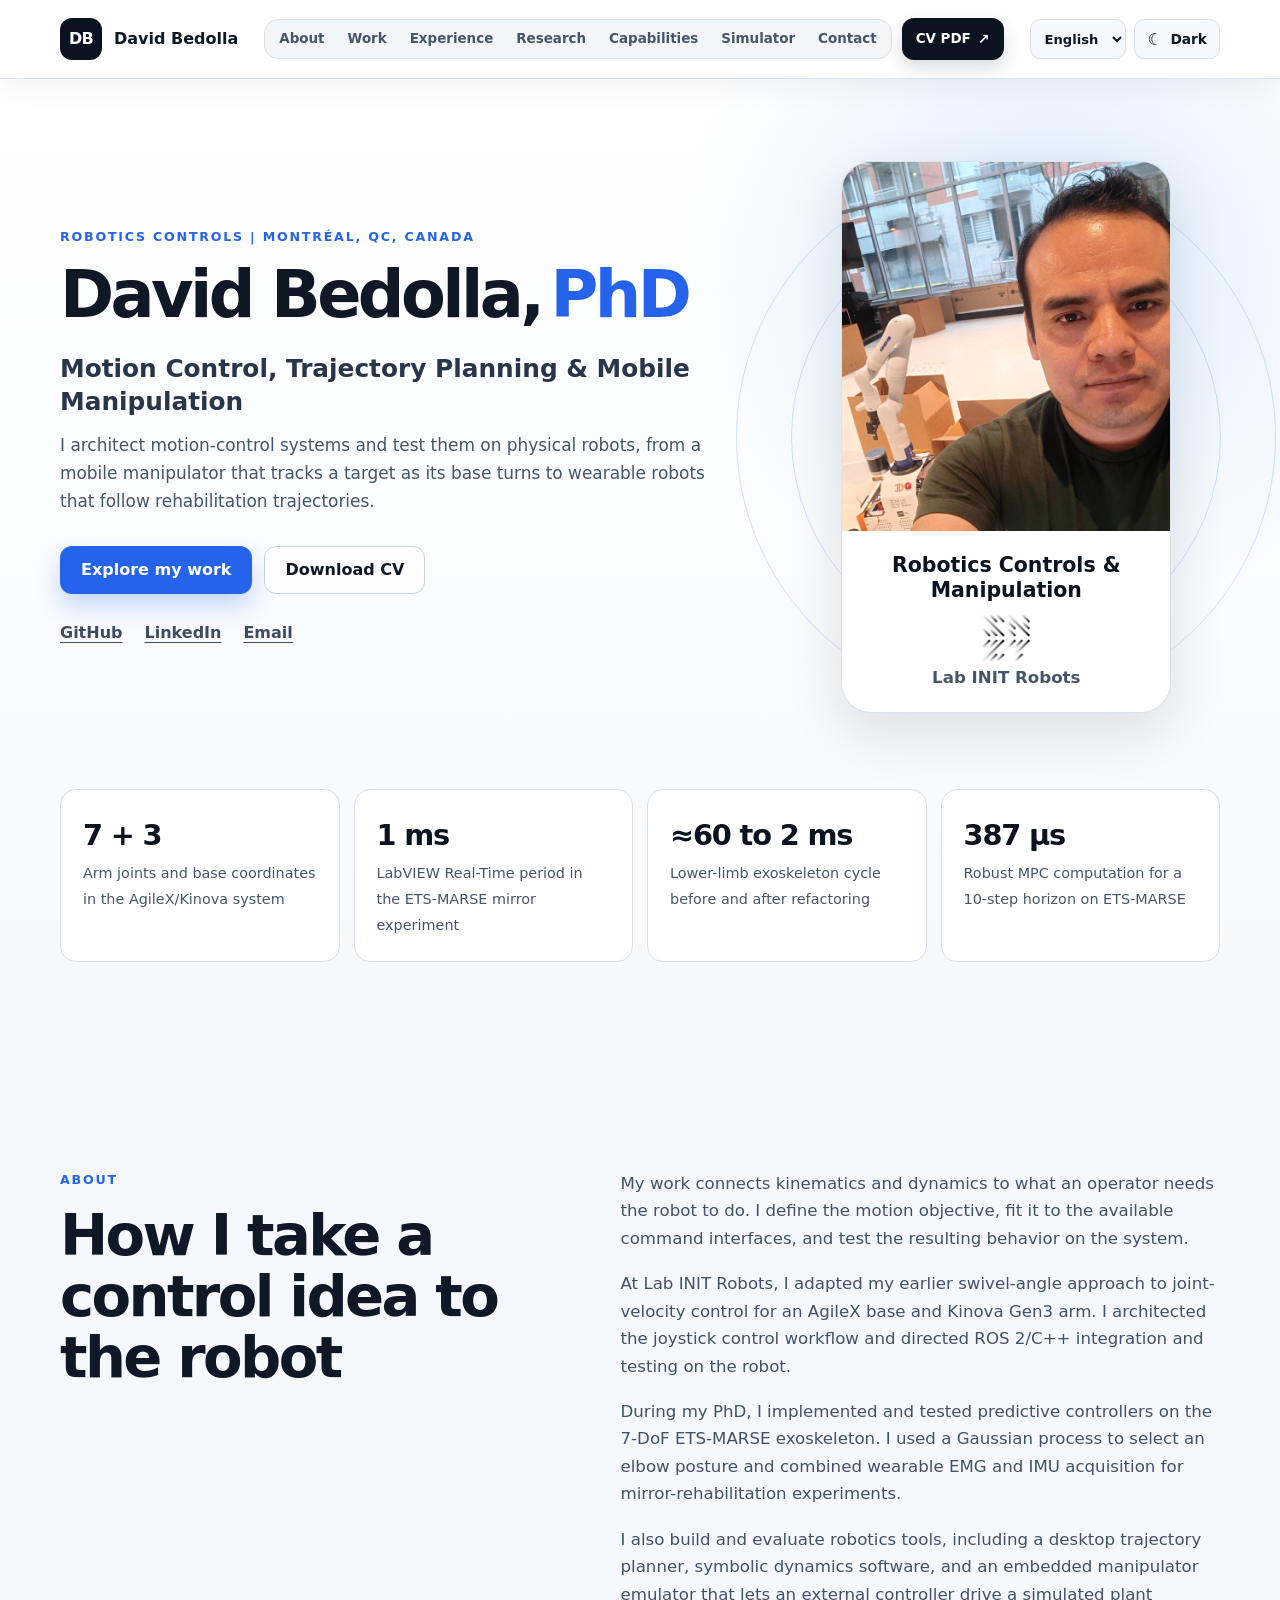
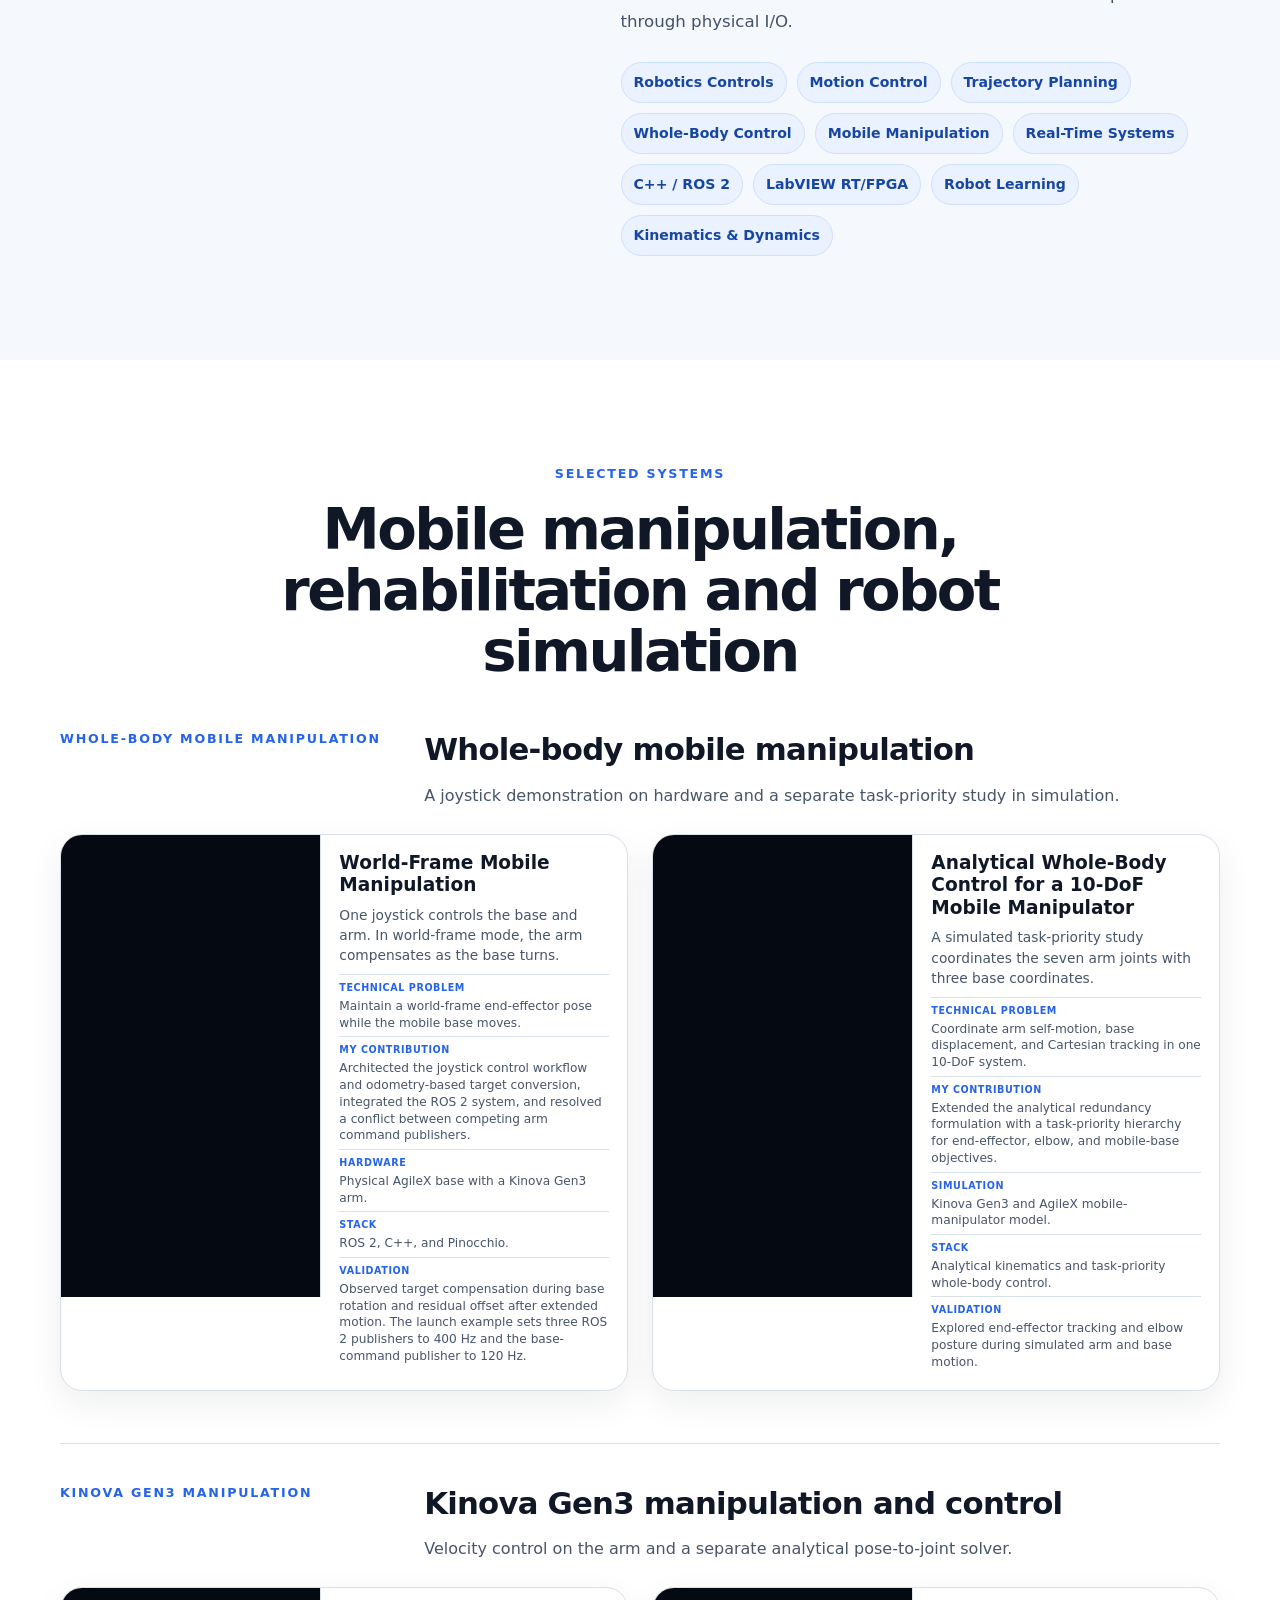
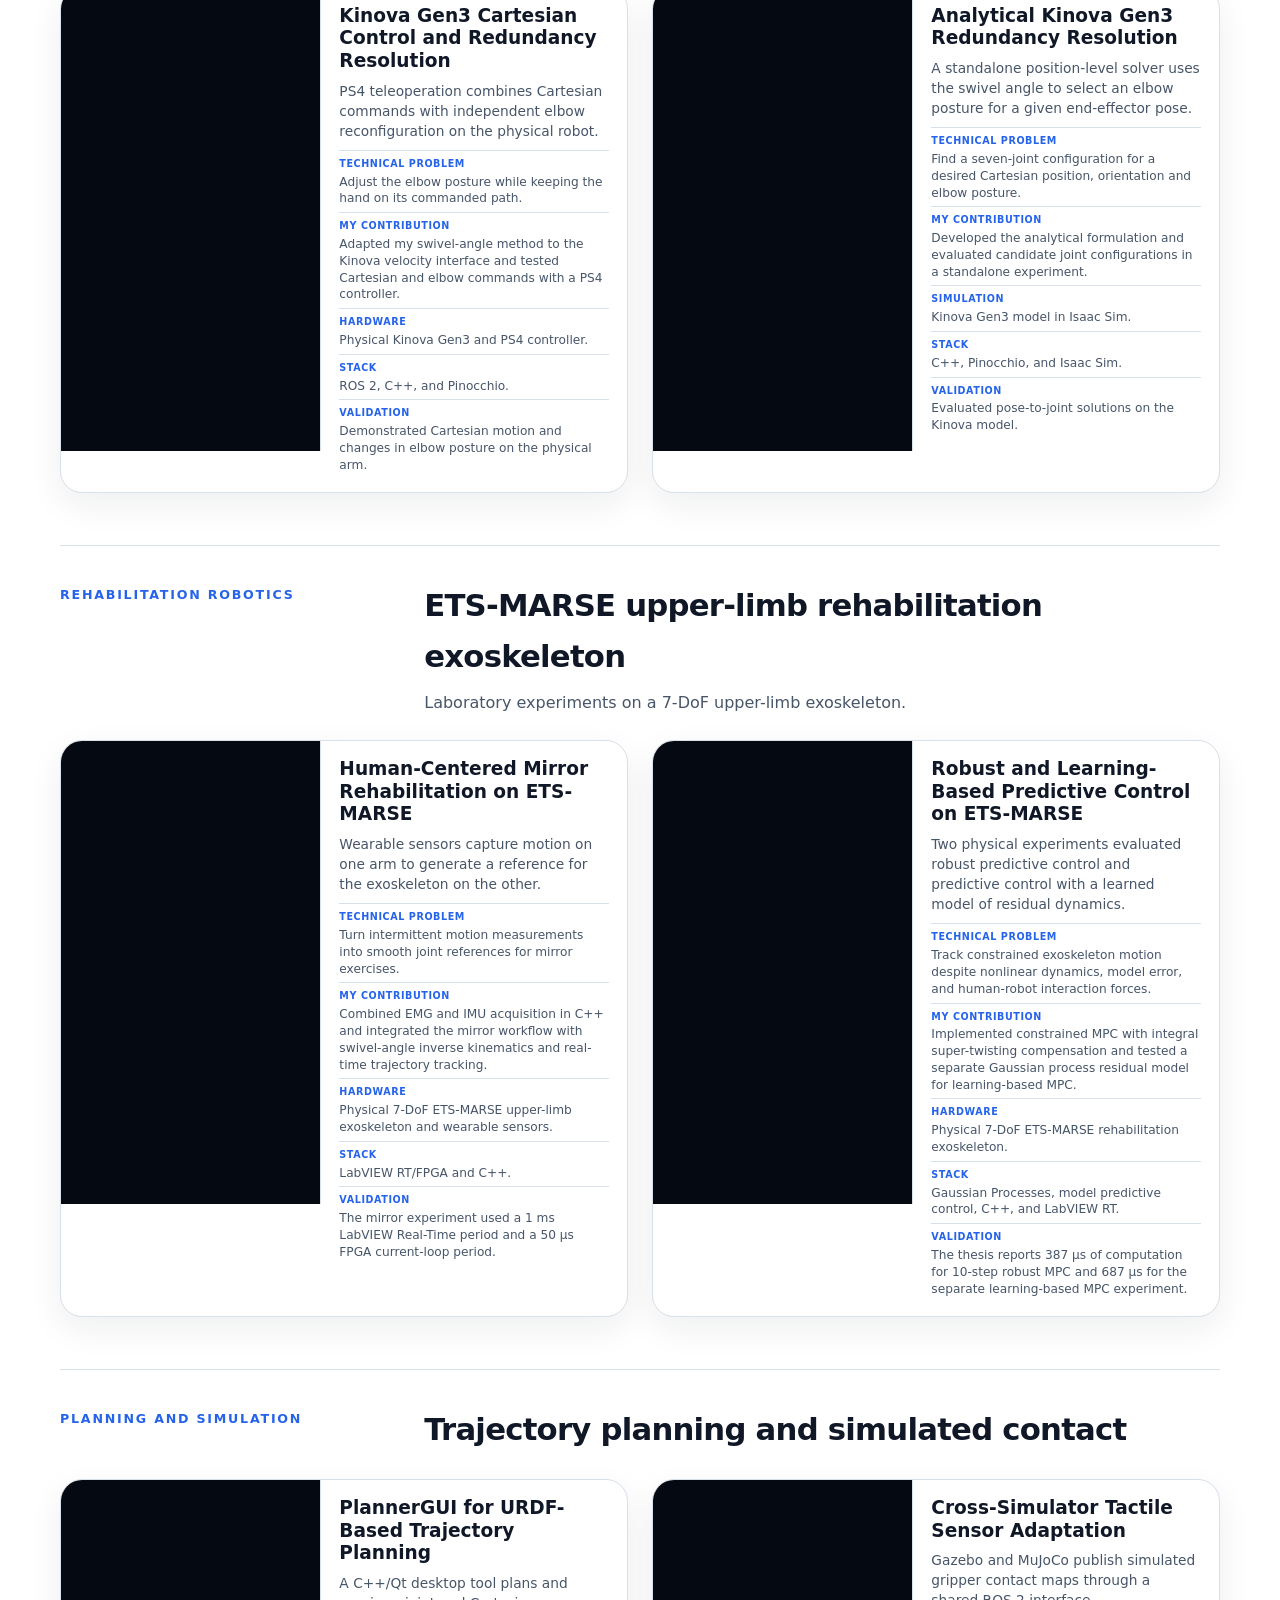
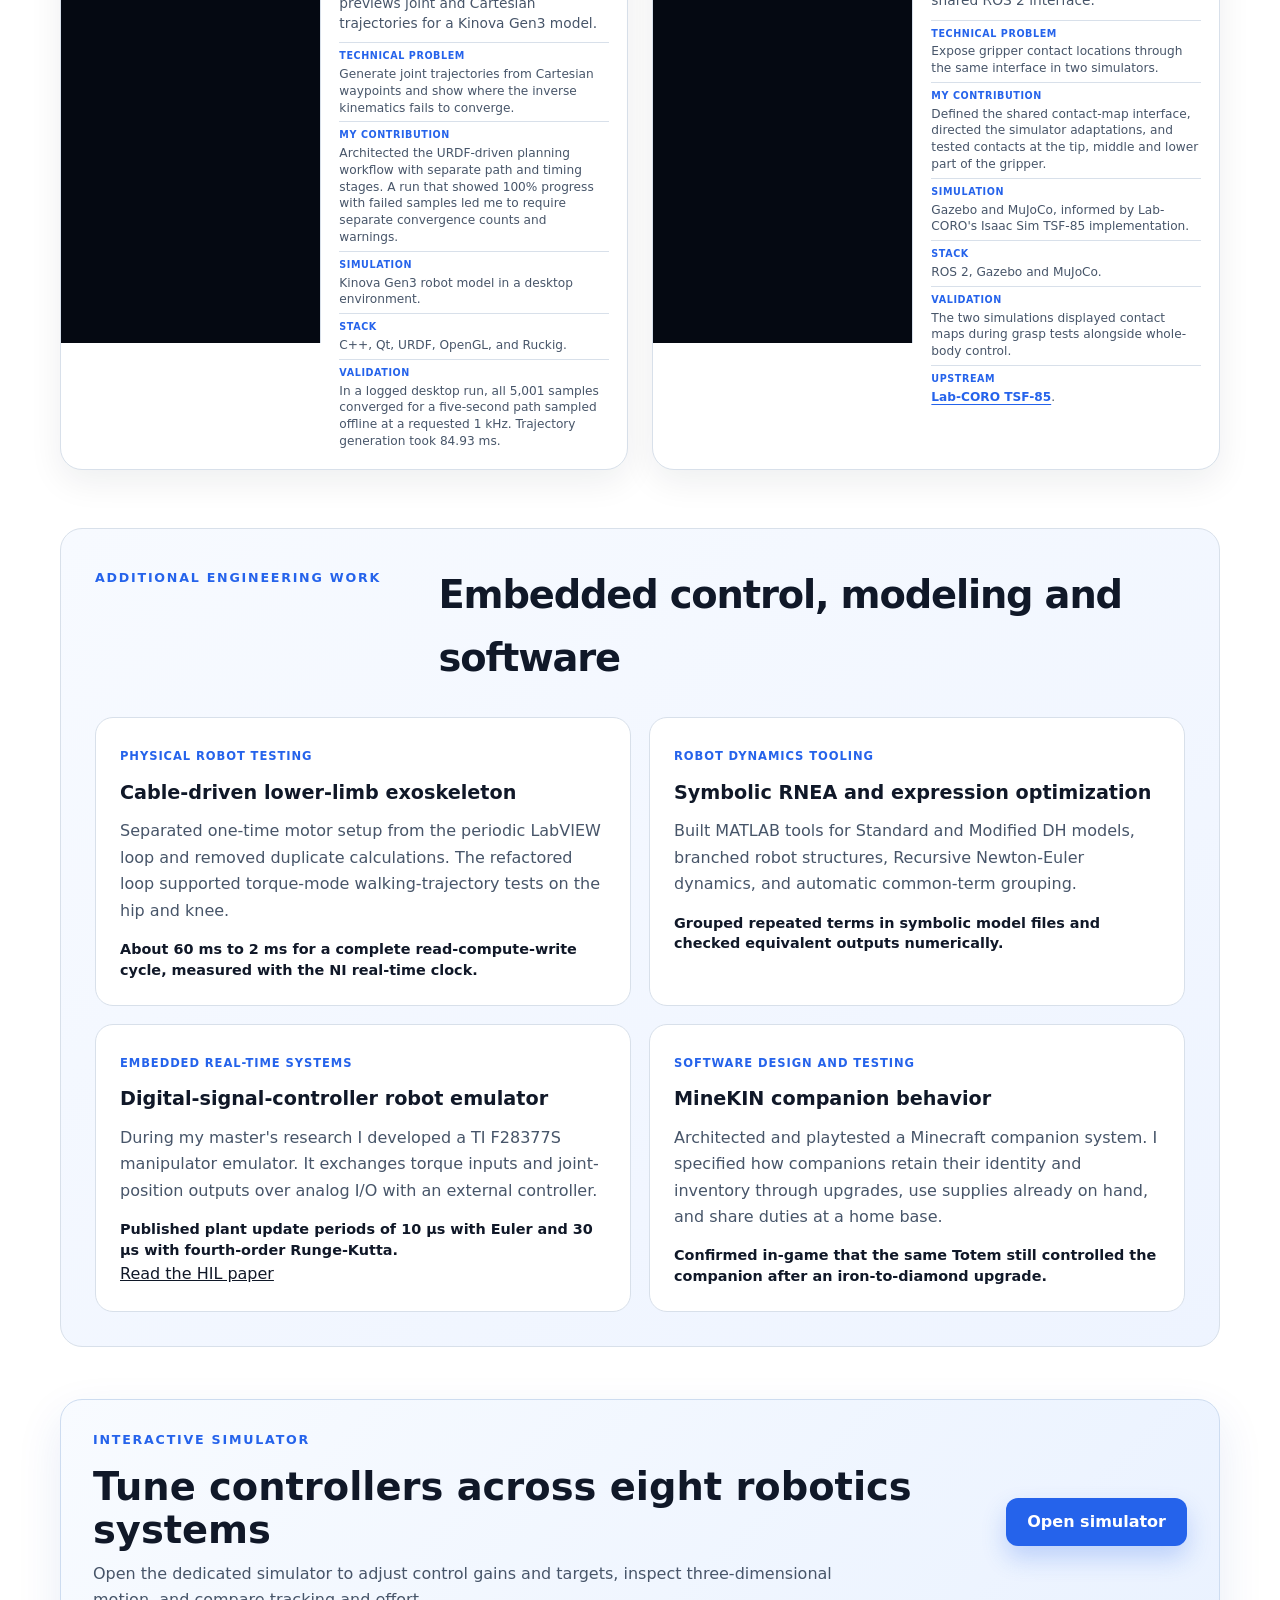
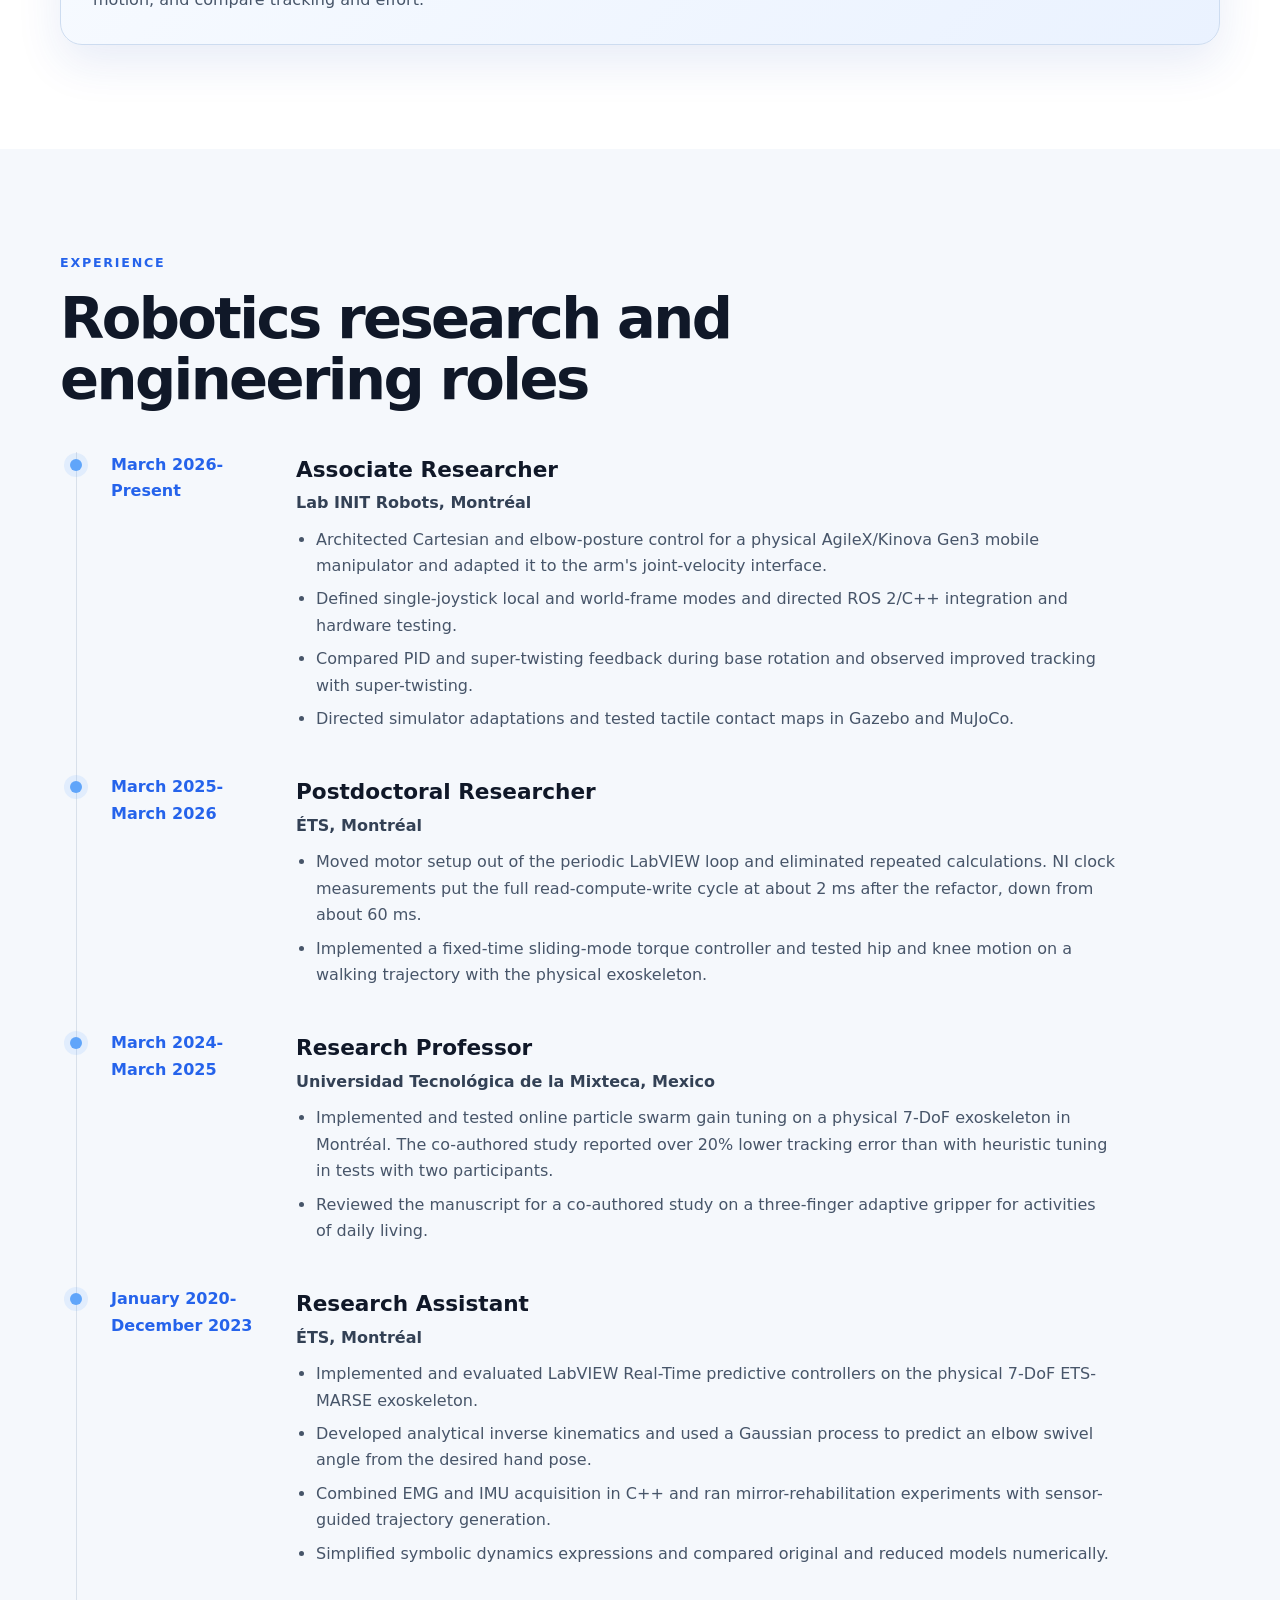
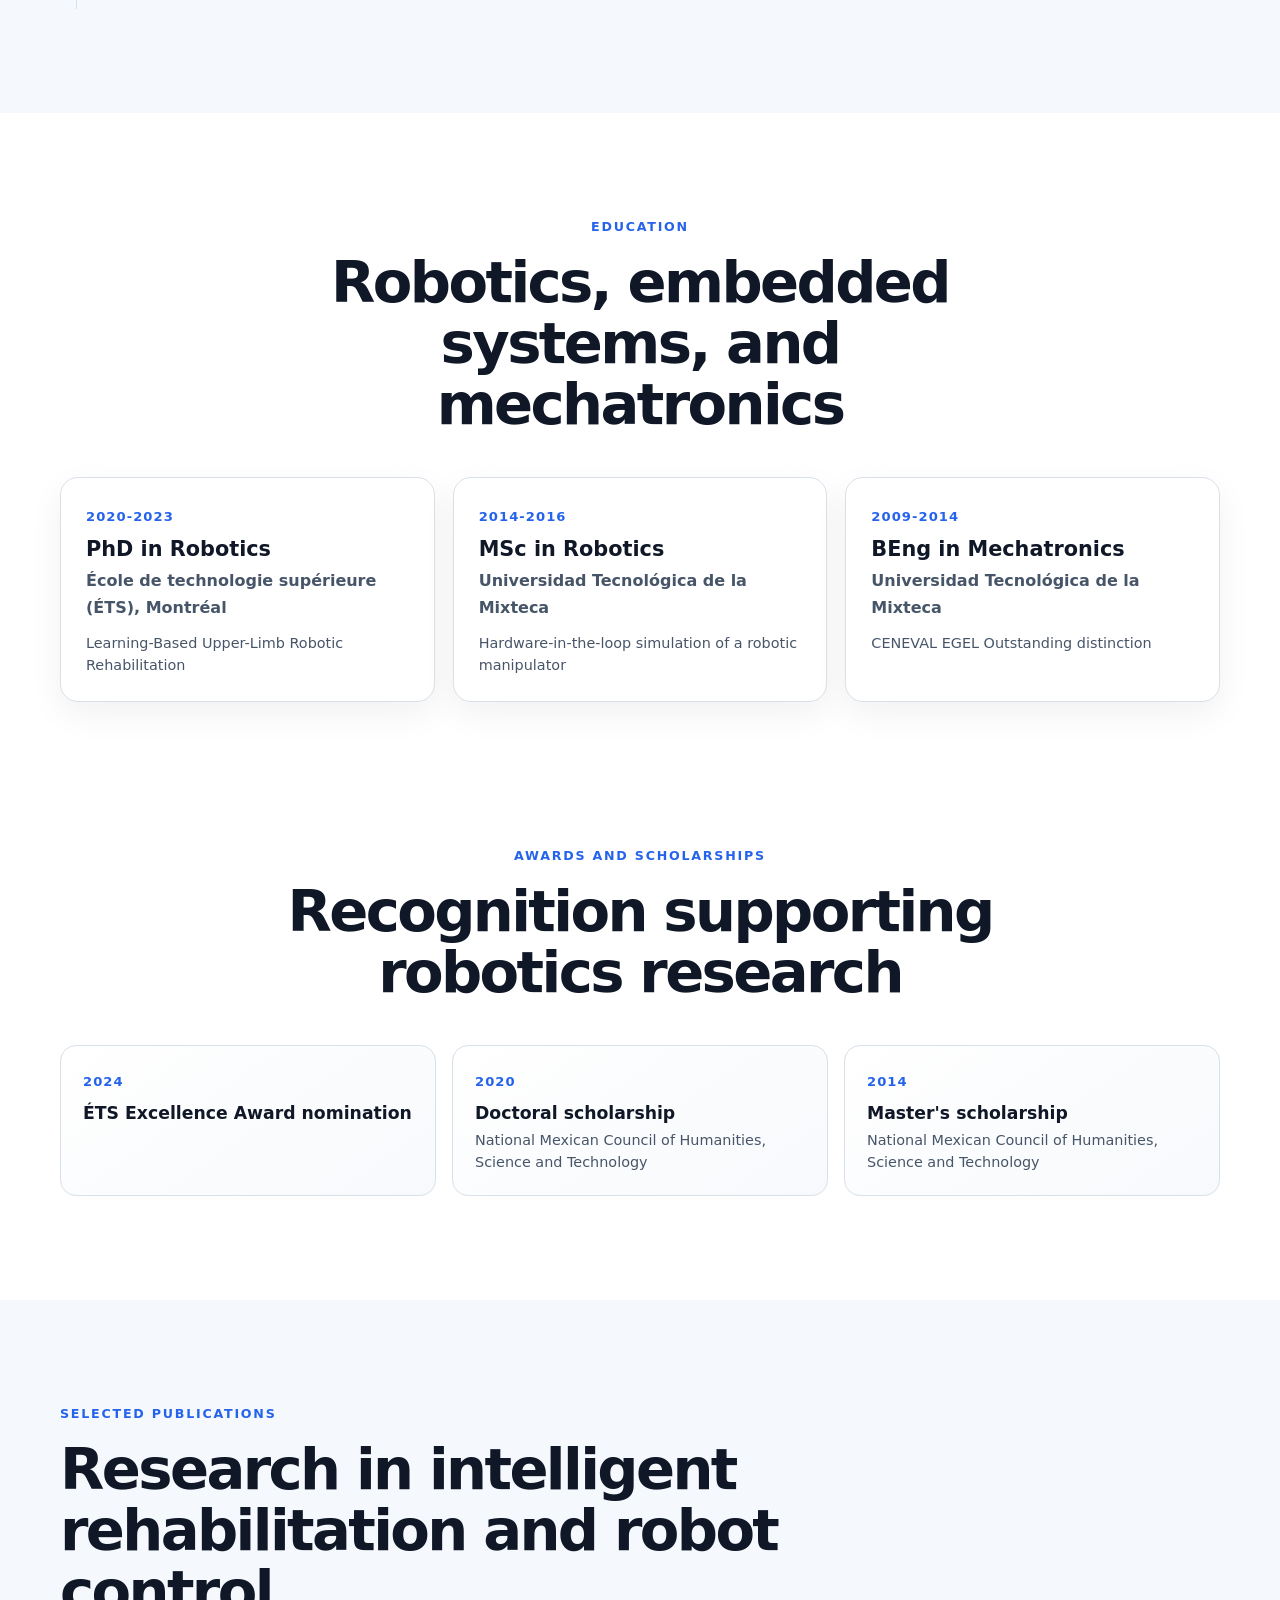
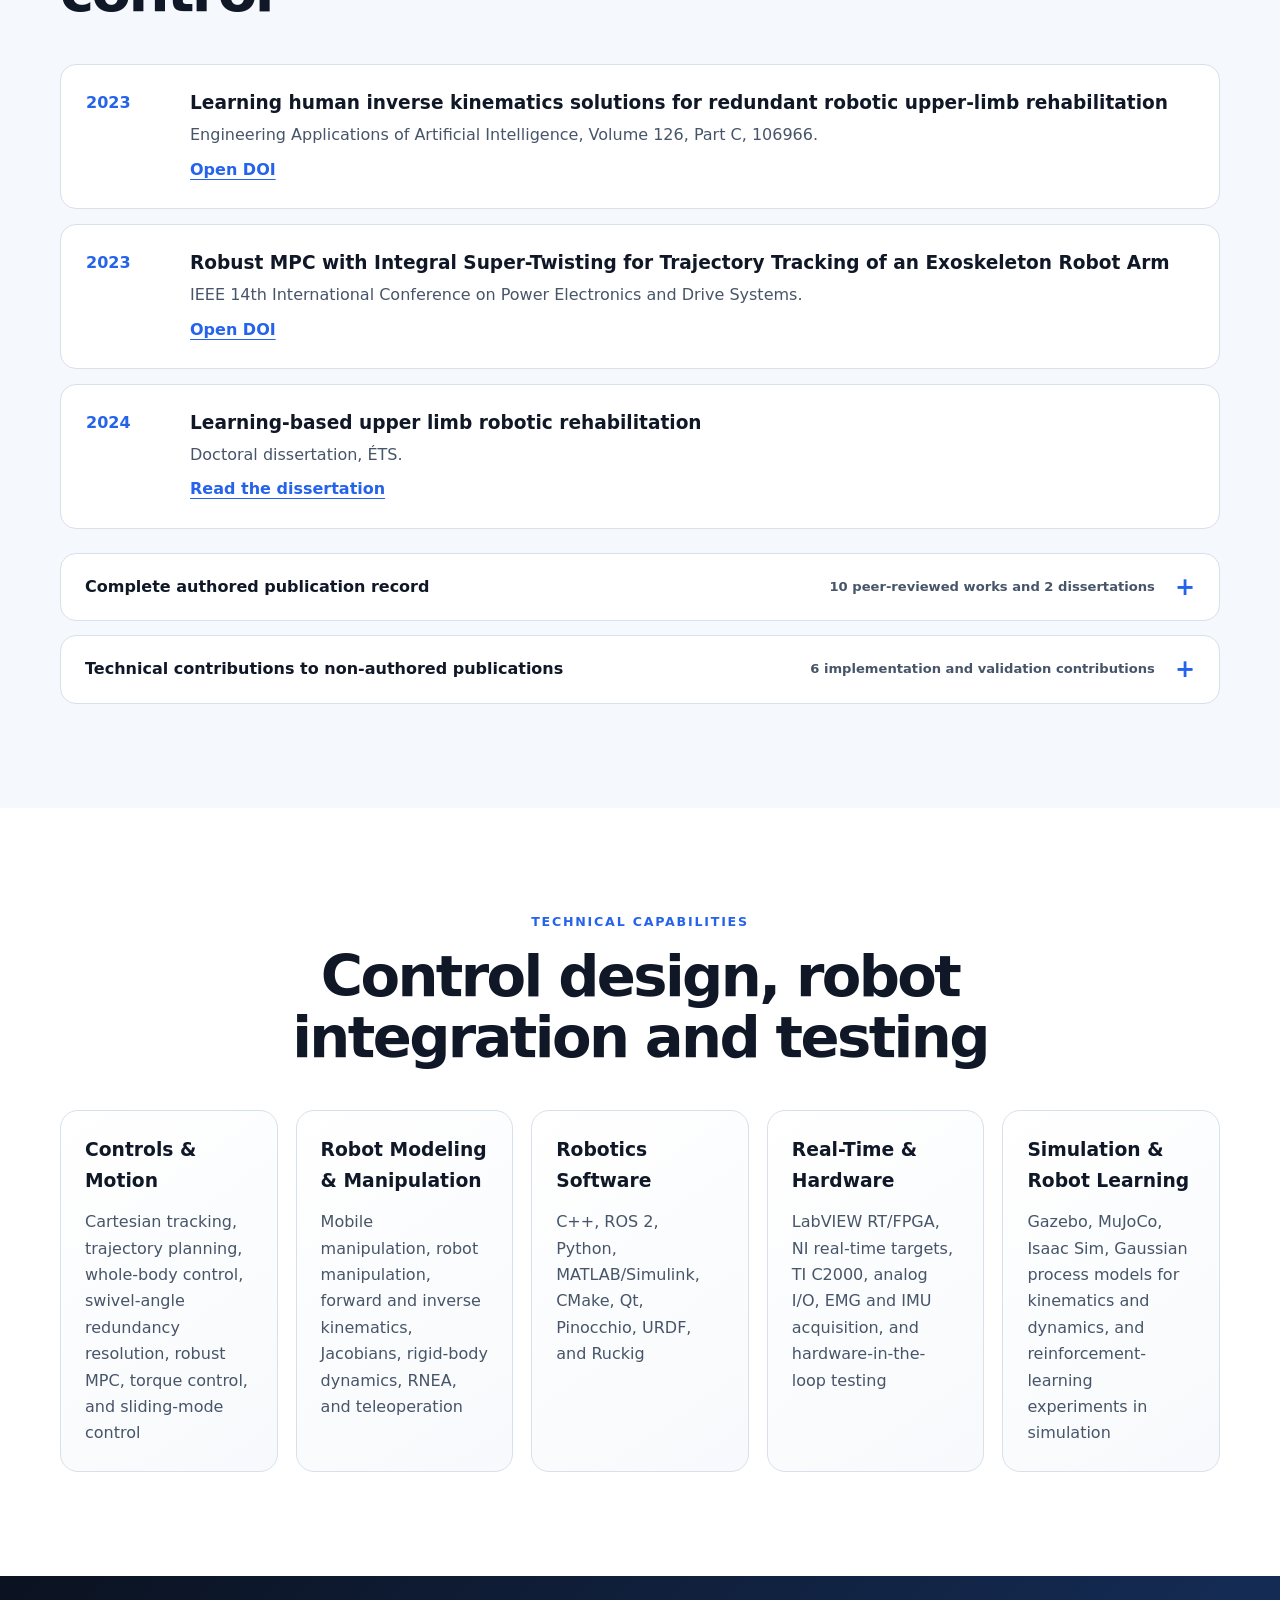
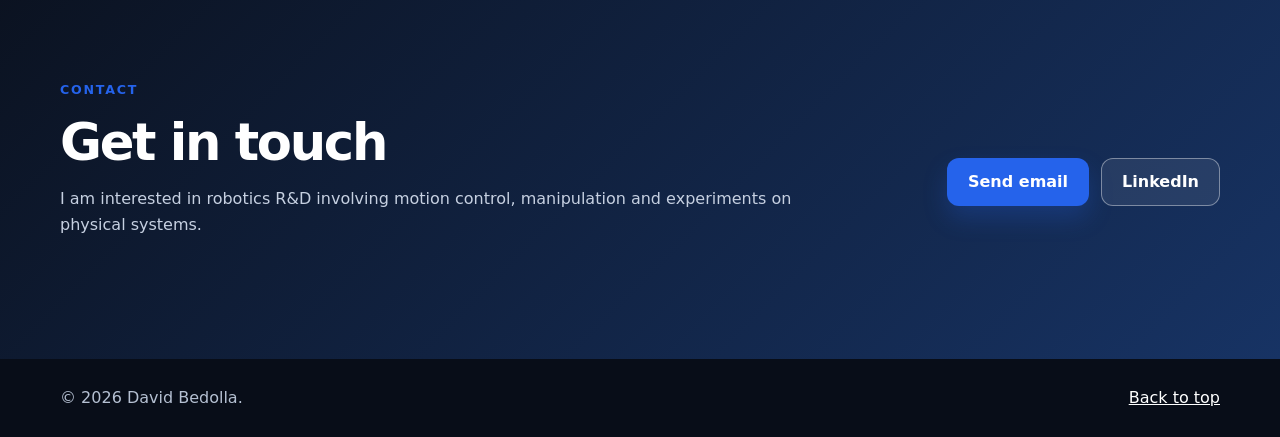
==== commit 5e850a2a: "Emphasize architecture and integration in profile wording" ====
--- a/index.html
+++ b/index.html
@@ -4,10 +4,10 @@
   <meta charset="utf-8">
   <meta name="viewport" content="width=device-width, initial-scale=1">
   <meta name="google" content="notranslate">
-  <meta name="description" content="David Bedolla designs and tests robotics controls for mobile manipulators and rehabilitation robots, with work in trajectory planning, ROS 2, LabVIEW Real-Time and embedded HIL.">
+  <meta name="description" content="David Bedolla architects and tests robotics control systems for mobile manipulators and rehabilitation robots, with work in trajectory planning, ROS 2, LabVIEW Real-Time and embedded HIL.">
   <meta name="author" content="David Bedolla">
   <meta property="og:title" content="David Bedolla, PhD | Robotics Controls &amp; Mobile Manipulation">
-  <meta property="og:description" content="David Bedolla designs and tests robotics controls for mobile manipulators and rehabilitation robots, with work in trajectory planning, ROS 2, LabVIEW Real-Time and embedded HIL.">
+  <meta property="og:description" content="David Bedolla architects and tests robotics control systems for mobile manipulators and rehabilitation robots, with work in trajectory planning, ROS 2, LabVIEW Real-Time and embedded HIL.">
   <meta property="og:type" content="website">
   <meta property="og:url" content="https://bedolladavidphd.github.io/">
   <meta property="og:image" content="https://bedolladavidphd.github.io/public/og.png">
@@ -17,7 +17,7 @@
   <meta property="og:image:alt" content="David Bedolla, PhD - Robotics Controls">
   <meta name="twitter:card" content="summary_large_image">
   <meta name="twitter:title" content="David Bedolla, PhD | Robotics Controls &amp; Mobile Manipulation">
-  <meta name="twitter:description" content="David Bedolla designs and tests robotics controls for mobile manipulators and rehabilitation robots, with work in trajectory planning, ROS 2, LabVIEW Real-Time and embedded HIL.">
+  <meta name="twitter:description" content="David Bedolla architects and tests robotics control systems for mobile manipulators and rehabilitation robots, with work in trajectory planning, ROS 2, LabVIEW Real-Time and embedded HIL.">
   <meta name="twitter:image" content="https://bedolladavidphd.github.io/public/og.png">
   <link rel="canonical" href="https://bedolladavidphd.github.io/">
   <meta name="theme-color" content="#0b1220">
@@ -36,7 +36,7 @@
     }
   </script>
   <link rel="stylesheet" href="assets/css/styles.css?v=20261110-profile">
-  <script defer src="assets/js/i18n.js?v=20261110-profile"></script>
+  <script defer src="assets/js/i18n.js?v=20261110-architecture"></script>
   <script defer src="assets/js/main.js?v=20260812-tsf85-1"></script>
 </head>
 <body>
@@ -59,7 +59,7 @@
           <a href="simulator/">Simulator</a>
           <a href="#contact">Contact</a>
         </div>
-        <a class="nav-cta" href="documents/David_Bedolla_CV.pdf?v=20261110" target="_blank" rel="noopener">
+        <a class="nav-cta" href="documents/David_Bedolla_CV.pdf?v=20261110-architecture" target="_blank" rel="noopener">
           <span>CV PDF</span><span class="nav-cta-arrow" aria-hidden="true">↗</span>
         </a>
       </nav>
@@ -92,11 +92,11 @@
           <h1 class="hero-name notranslate" translate="no">David Bedolla, <span>PhD</span></h1>
           <p class="hero-role">Motion Control, Trajectory Planning &amp; Mobile Manipulation</p>
           <p class="hero-summary">
-            I design motion controllers and test them on physical robots, from a mobile manipulator that tracks a target as its base turns to wearable robots that follow rehabilitation trajectories.
+            I architect motion-control systems and test them on physical robots, from a mobile manipulator that tracks a target as its base turns to wearable robots that follow rehabilitation trajectories.
           </p>
           <div class="hero-actions">
             <a class="button primary" href="#projects">Explore my work</a>
-            <a class="button secondary" href="documents/David_Bedolla_CV.pdf?v=20261110" target="_blank" rel="noopener">Download CV</a>
+            <a class="button secondary" href="documents/David_Bedolla_CV.pdf?v=20261110-architecture" target="_blank" rel="noopener">Download CV</a>
           </div>
           <div class="social-row" aria-label="Professional links">
             <a href="https://github.com/BedollaDavidPhD" target="_blank" rel="noopener">GitHub</a>
@@ -142,7 +142,7 @@
             My work connects kinematics and dynamics to what an operator needs the robot to do. I define the motion objective, fit it to the available command interfaces, and test the resulting behavior on the system.
           </p>
           <p>
-            At Lab INIT Robots, I adapted my earlier swivel-angle approach to joint-velocity control for an AgileX base and Kinova Gen3 arm. I specified the joystick workflow, reviewed AI-generated C++ and integrated and tested the ROS 2 system on the robot.
+            At Lab INIT Robots, I adapted my earlier swivel-angle approach to joint-velocity control for an AgileX base and Kinova Gen3 arm. I architected the joystick control workflow and directed ROS 2/C++ integration and testing on the robot.
           </p>
           <p>
             During my PhD, I implemented and tested predictive controllers on the 7-DoF ETS-MARSE exoskeleton. I used a Gaussian process to select an elbow posture and combined wearable EMG and IMU acquisition for mirror-rehabilitation experiments.
@@ -187,7 +187,7 @@
               <p class="project-summary">One joystick controls the base and arm. In world-frame mode, the arm compensates as the base turns.</p>
               <dl class="project-facts">
                 <div><dt>Technical problem</dt><dd>Maintain a world-frame end-effector pose while the mobile base moves.</dd></div>
-                <div><dt>My contribution</dt><dd>Designed the joystick workflow and odometry-based target conversion, reviewed AI-generated C++, and integrated the ROS 2 system. I resolved a conflict between competing arm command publishers.</dd></div>
+                <div><dt>My contribution</dt><dd>Architected the joystick control workflow and odometry-based target conversion, integrated the ROS 2 system, and resolved a conflict between competing arm command publishers.</dd></div>
                 <div><dt>Hardware</dt><dd>Physical AgileX base with a Kinova Gen3 arm.</dd></div>
                 <div><dt>Stack</dt><dd>ROS 2, C++, and Pinocchio.</dd></div>
                 <div><dt>Validation</dt><dd>Observed target compensation during base rotation and residual offset after extended motion. The launch example sets three ROS 2 publishers to 400 Hz and the base-command publisher to 120 Hz.</dd></div>
@@ -238,7 +238,7 @@
               <p class="project-summary">A standalone position-level solver uses the swivel angle to select an elbow posture for a given end-effector pose.</p>
               <dl class="project-facts">
                 <div><dt>Technical problem</dt><dd>Find a seven-joint configuration for a desired Cartesian position, orientation and elbow posture.</dd></div>
-                <div><dt>My contribution</dt><dd>Designed the analytical formulation and evaluated candidate joint configurations in a standalone experiment.</dd></div>
+                <div><dt>My contribution</dt><dd>Developed the analytical formulation and evaluated candidate joint configurations in a standalone experiment.</dd></div>
                 <div><dt>Simulation</dt><dd>Kinova Gen3 model in Isaac Sim.</dd></div>
                 <div><dt>Stack</dt><dd>C++, Pinocchio, and Isaac Sim.</dd></div>
                 <div><dt>Validation</dt><dd>Evaluated pose-to-joint solutions on the Kinova model.</dd></div>
@@ -294,7 +294,7 @@
               <p class="project-summary">A C++/Qt desktop tool plans and previews joint and Cartesian trajectories for a Kinova Gen3 model.</p>
               <dl class="project-facts">
                 <div><dt>Technical problem</dt><dd>Generate joint trajectories from Cartesian waypoints and show where the inverse kinematics fails to converge.</dd></div>
-                <div><dt>My contribution</dt><dd>Designed the URDF-driven workflow, specified separate path and timing stages, and reviewed AI-generated C++. A run that showed 100% progress with failed samples led me to require separate convergence counts and warnings.</dd></div>
+                <div><dt>My contribution</dt><dd>Architected the URDF-driven planning workflow with separate path and timing stages. A run that showed 100% progress with failed samples led me to require separate convergence counts and warnings.</dd></div>
                 <div><dt>Simulation</dt><dd>Kinova Gen3 robot model in a desktop environment.</dd></div>
                 <div><dt>Stack</dt><dd>C++, Qt, URDF, OpenGL, and Ruckig.</dd></div>
                 <div><dt>Validation</dt><dd>In a logged desktop run, all 5,001 samples converged for a five-second path sampled offline at a requested 1 kHz. Trajectory generation took 84.93 ms.</dd></div>
@@ -309,7 +309,7 @@
               <p class="project-summary">Gazebo and MuJoCo publish simulated gripper contact maps through a shared ROS 2 interface.</p>
               <dl class="project-facts">
                 <div><dt>Technical problem</dt><dd>Expose gripper contact locations through the same interface in two simulators.</dd></div>
-                <div><dt>My contribution</dt><dd>Specified the shared contact-map interface, reviewed AI-generated adapters, and tested contacts at the tip, middle and lower part of the gripper.</dd></div>
+                <div><dt>My contribution</dt><dd>Defined the shared contact-map interface, directed the simulator adaptations, and tested contacts at the tip, middle and lower part of the gripper.</dd></div>
                 <div><dt>Simulation</dt><dd>Gazebo and MuJoCo, informed by Lab-CORO's Isaac Sim TSF-85 implementation.</dd></div>
                 <div><dt>Stack</dt><dd>ROS 2, Gazebo and MuJoCo.</dd></div>
                 <div><dt>Validation</dt><dd>The two simulations displayed contact maps during grasp tests alongside whole-body control.</dd></div>
@@ -348,7 +348,7 @@
             <article class="foundation-card">
               <span>Software design and testing</span>
               <h3>MineKIN companion behavior</h3>
-              <p>Designed and playtested a Minecraft companion system. I specified how companions retain their identity and inventory through upgrades, use supplies already on hand, and share duties at a home base.</p>
+              <p>Architected and playtested a Minecraft companion system. I specified how companions retain their identity and inventory through upgrades, use supplies already on hand, and share duties at a home base.</p>
               <strong>Confirmed in-game that the same Totem still controlled the companion after an iron-to-diamond upgrade.</strong>
             </article>
           </div>
@@ -380,10 +380,10 @@
               <h3>Associate Researcher</h3>
               <p class="timeline-place">Lab INIT Robots, Montréal</p>
               <ul class="timeline-bullets">
-                <li>Designed Cartesian and elbow-posture control for a physical AgileX/Kinova Gen3 mobile manipulator and adapted the control design to the arm's joint-velocity interface.</li>
-                <li>Defined single-joystick local and world-frame modes, reviewed AI-generated C++, and integrated and tested the ROS 2 nodes on hardware.</li>
+                <li>Architected Cartesian and elbow-posture control for a physical AgileX/Kinova Gen3 mobile manipulator and adapted it to the arm's joint-velocity interface.</li>
+                <li>Defined single-joystick local and world-frame modes and directed ROS 2/C++ integration and hardware testing.</li>
                 <li>Compared PID and super-twisting feedback during base rotation and observed improved tracking with super-twisting.</li>
-                <li>Reviewed and tested simulated tactile contact adapters for Gazebo and MuJoCo.</li>
+                <li>Directed simulator adaptations and tested tactile contact maps in Gazebo and MuJoCo.</li>
               </ul>
             </div>
           </article>
@@ -529,7 +529,7 @@
             </summary>
             <ol class="expanded-publications contribution-list">
               <li><strong>Bedolla-Martínez, D.</strong>, Kali, Y., Saad, M., Ochoa-Luna, C., &amp; Rahman, M. H. (2023). <em>Learning human inverse kinematics solutions for redundant robotic upper-limb rehabilitation.</em> Engineering Applications of Artificial Intelligence, 126, 106966. <a href="https://doi.org/10.1016/j.engappai.2023.106966" target="_blank" rel="noopener">DOI</a><span>Contribution: Led development and evaluation of the Gaussian-Process-based inverse-kinematics method for the 7-DoF exoskeleton, achieving approximately 43 μs execution.</span></li>
-              <li><strong>Bedolla-Martínez, D.</strong>, Kali, Y., Saad, M., Ochoa-Luna, C., &amp; Rahman, M. H. (2023). <em>Robust MPC with Integral Super-Twisting for Trajectory Tracking of an Exoskeleton Robot Arm.</em> IEEE PEDS. <a href="https://doi.org/10.1109/PEDS57185.2023.10246735" target="_blank" rel="noopener">DOI</a><span>Contribution: Designed and implemented robust MPC with integral super-twisting compensation, then evaluated trajectory tracking in simulation and on the physical ETS-MARSE exoskeleton.</span></li>
+              <li><strong>Bedolla-Martínez, D.</strong>, Kali, Y., Saad, M., Ochoa-Luna, C., &amp; Rahman, M. H. (2023). <em>Robust MPC with Integral Super-Twisting for Trajectory Tracking of an Exoskeleton Robot Arm.</em> IEEE PEDS. <a href="https://doi.org/10.1109/PEDS57185.2023.10246735" target="_blank" rel="noopener">DOI</a><span>Contribution: Developed and implemented robust MPC with integral super-twisting compensation, then evaluated trajectory tracking in simulation and on the physical ETS-MARSE exoskeleton.</span></li>
               <li><strong>Bedolla-Martínez, D.</strong> (2024). <em>Learning-based upper limb robotic rehabilitation.</em> Doctoral dissertation, ÉTS. <a href="https://espace.etsmtl.ca/id/eprint/3453/" target="_blank" rel="noopener">Read the dissertation</a><span>Contribution: Integrated intelligent motion control, human-oriented inverse kinematics, learning-based predictive control, and mirror-rehabilitation methods on the ETS-MARSE exoskeleton.</span></li>
               <li><strong>Bedolla-Martínez, D.</strong> (2017). <em>Emulador de un robot manipulador de 2 grados de libertad con base en un controlador digital de señales.</em> Master's dissertation, Universidad Tecnológica de la Mixteca.<span>Contribution: Led development of the digital-signal-controller hardware-in-the-loop emulator for a 2-DoF manipulator.</span></li>
               <li><strong>Bedolla-Martínez, D.</strong>, Lugo, E., &amp; Trujillo-Romero, F. (2019). <em>Artificial neural network topology to calculate the PUMA 560's inverse kinematics for real-time applications.</em> Research in Computing Science, 148(8), 397-405.<span>Contribution: Proposed and deployed the neural-network topology for real-time PUMA 560 inverse kinematics.</span></li>
